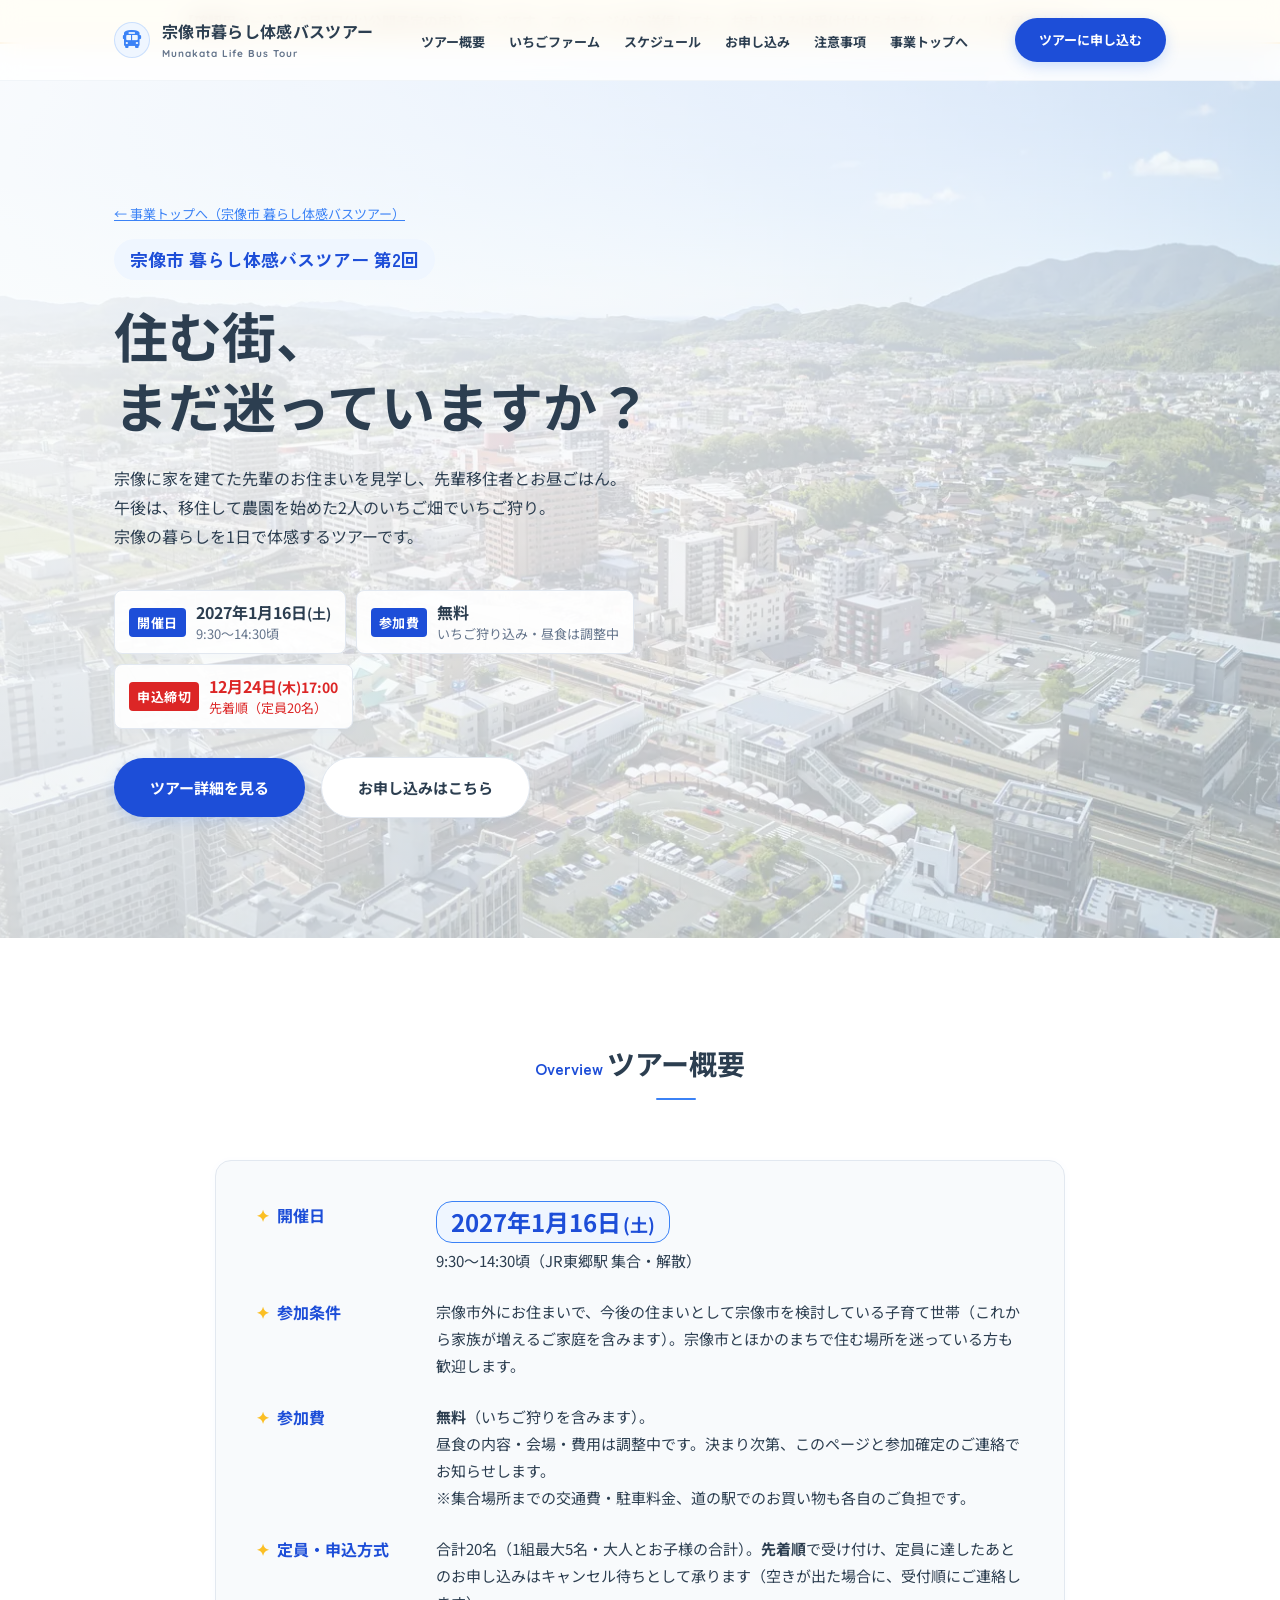
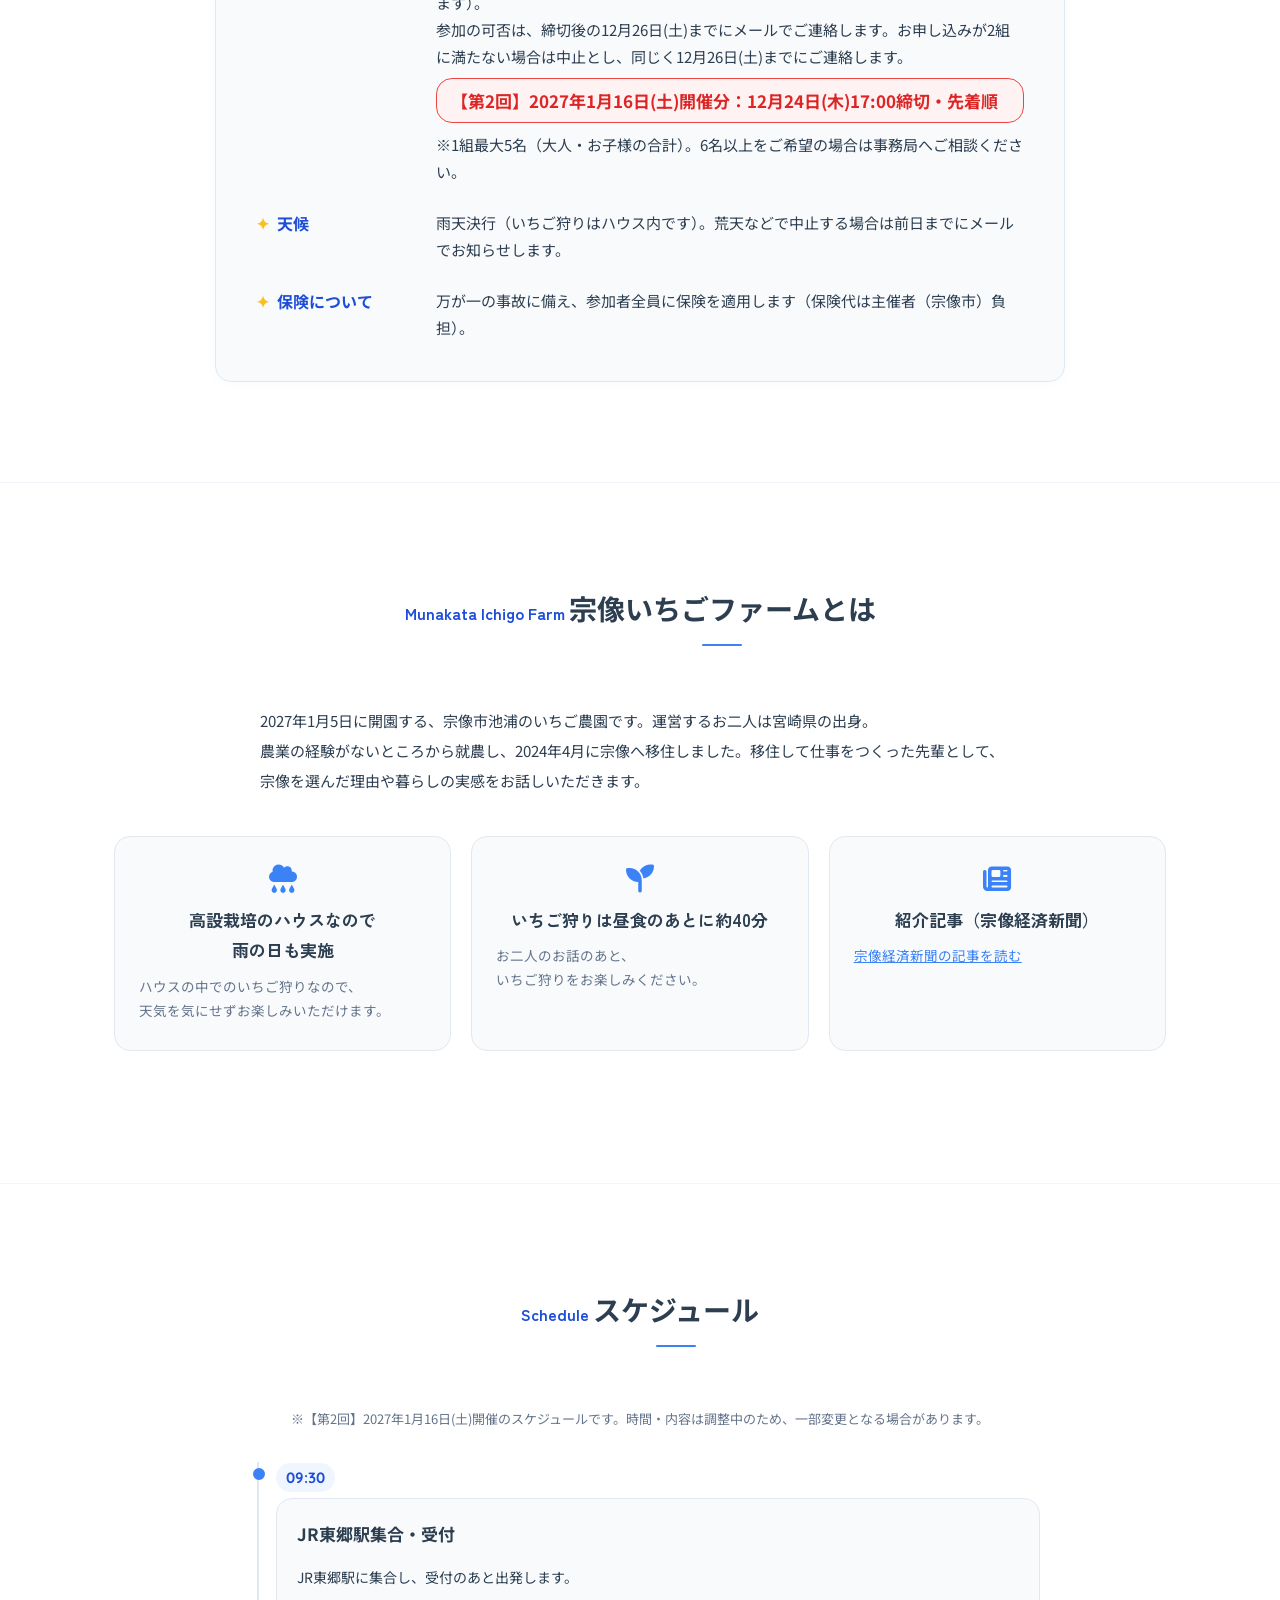
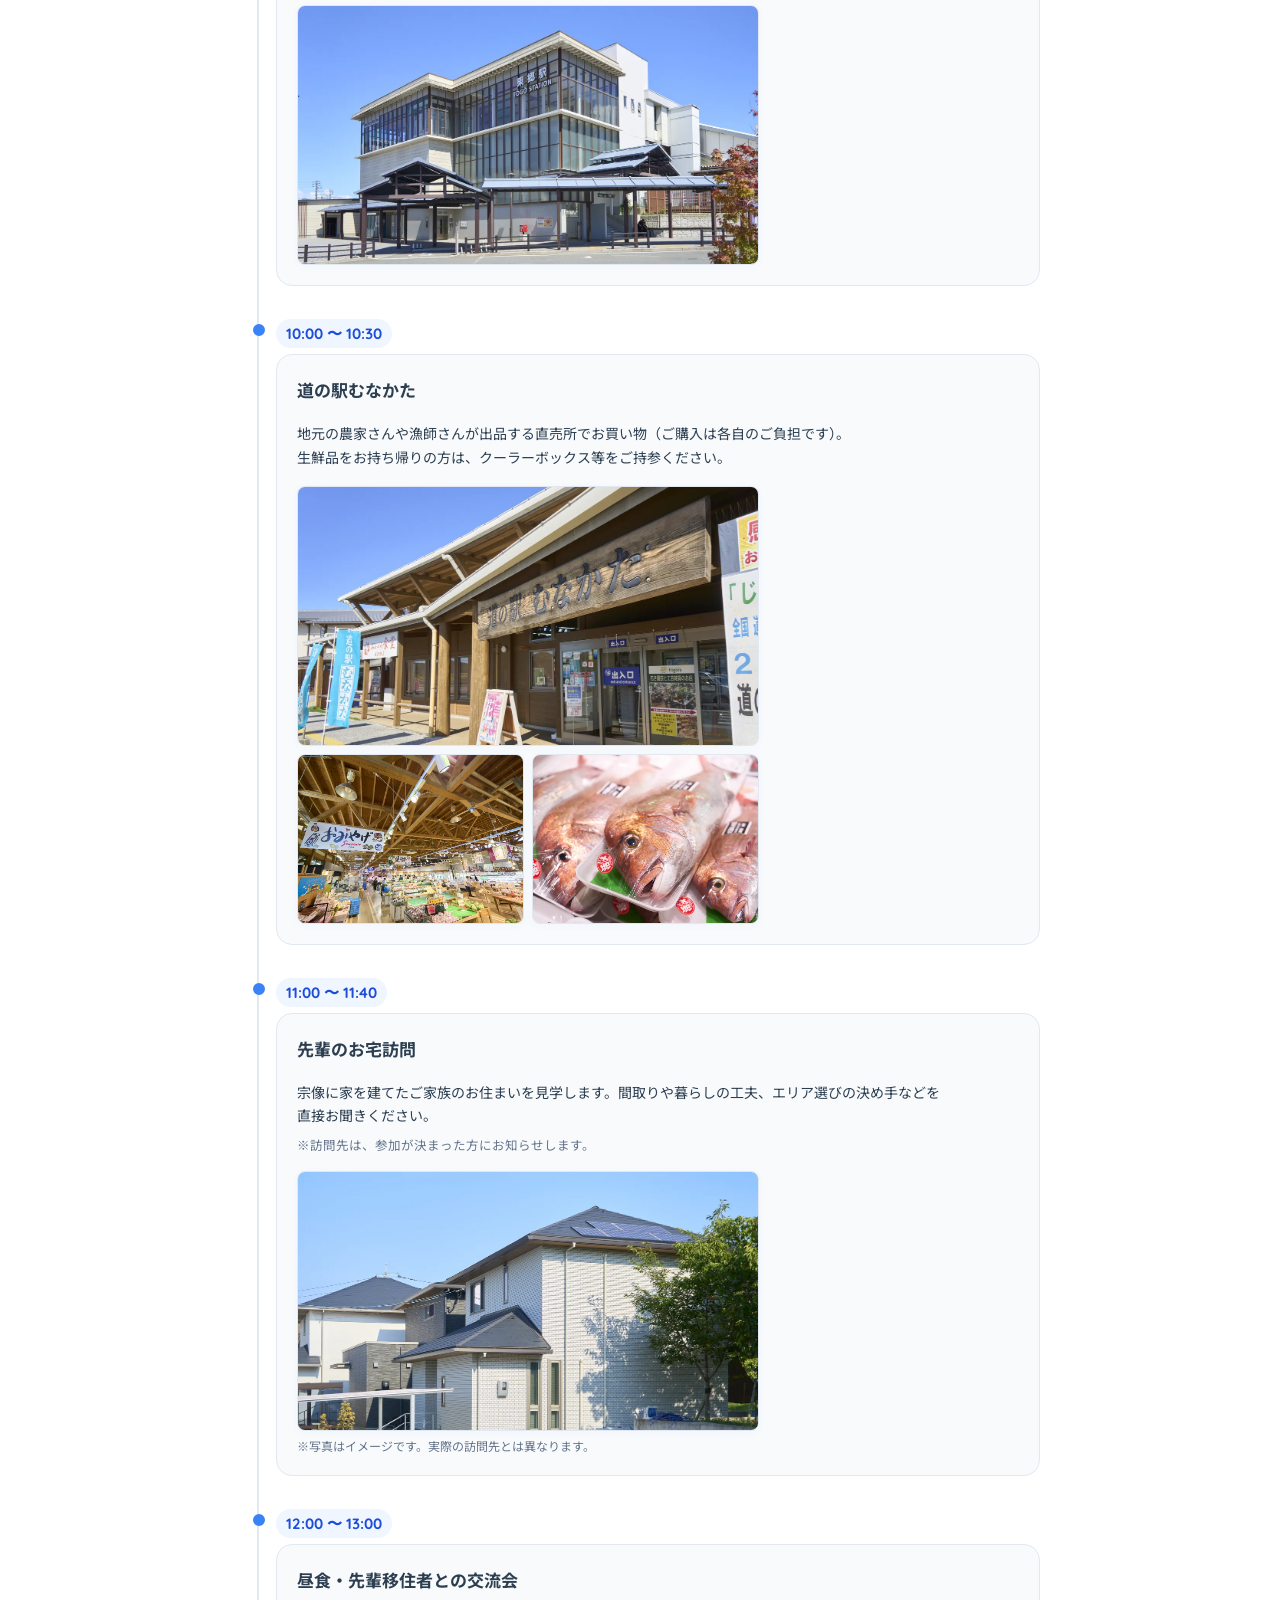
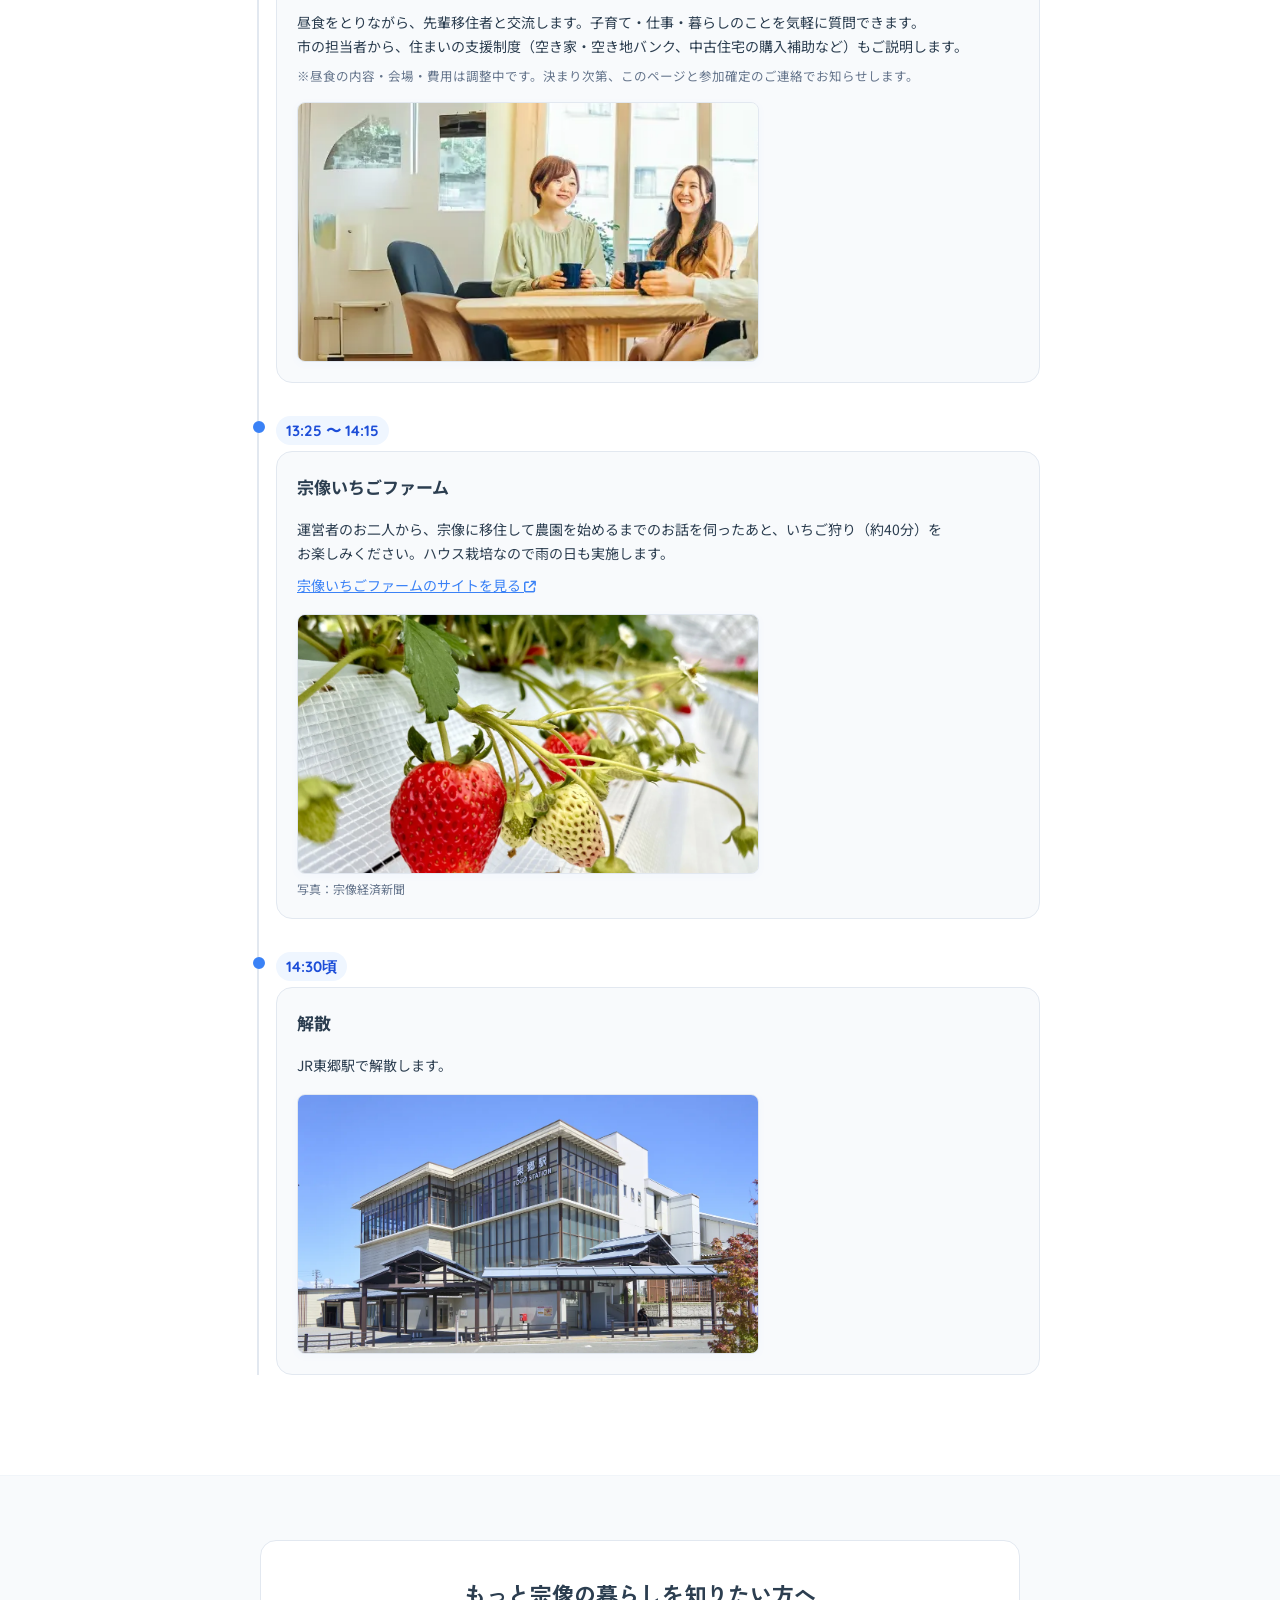
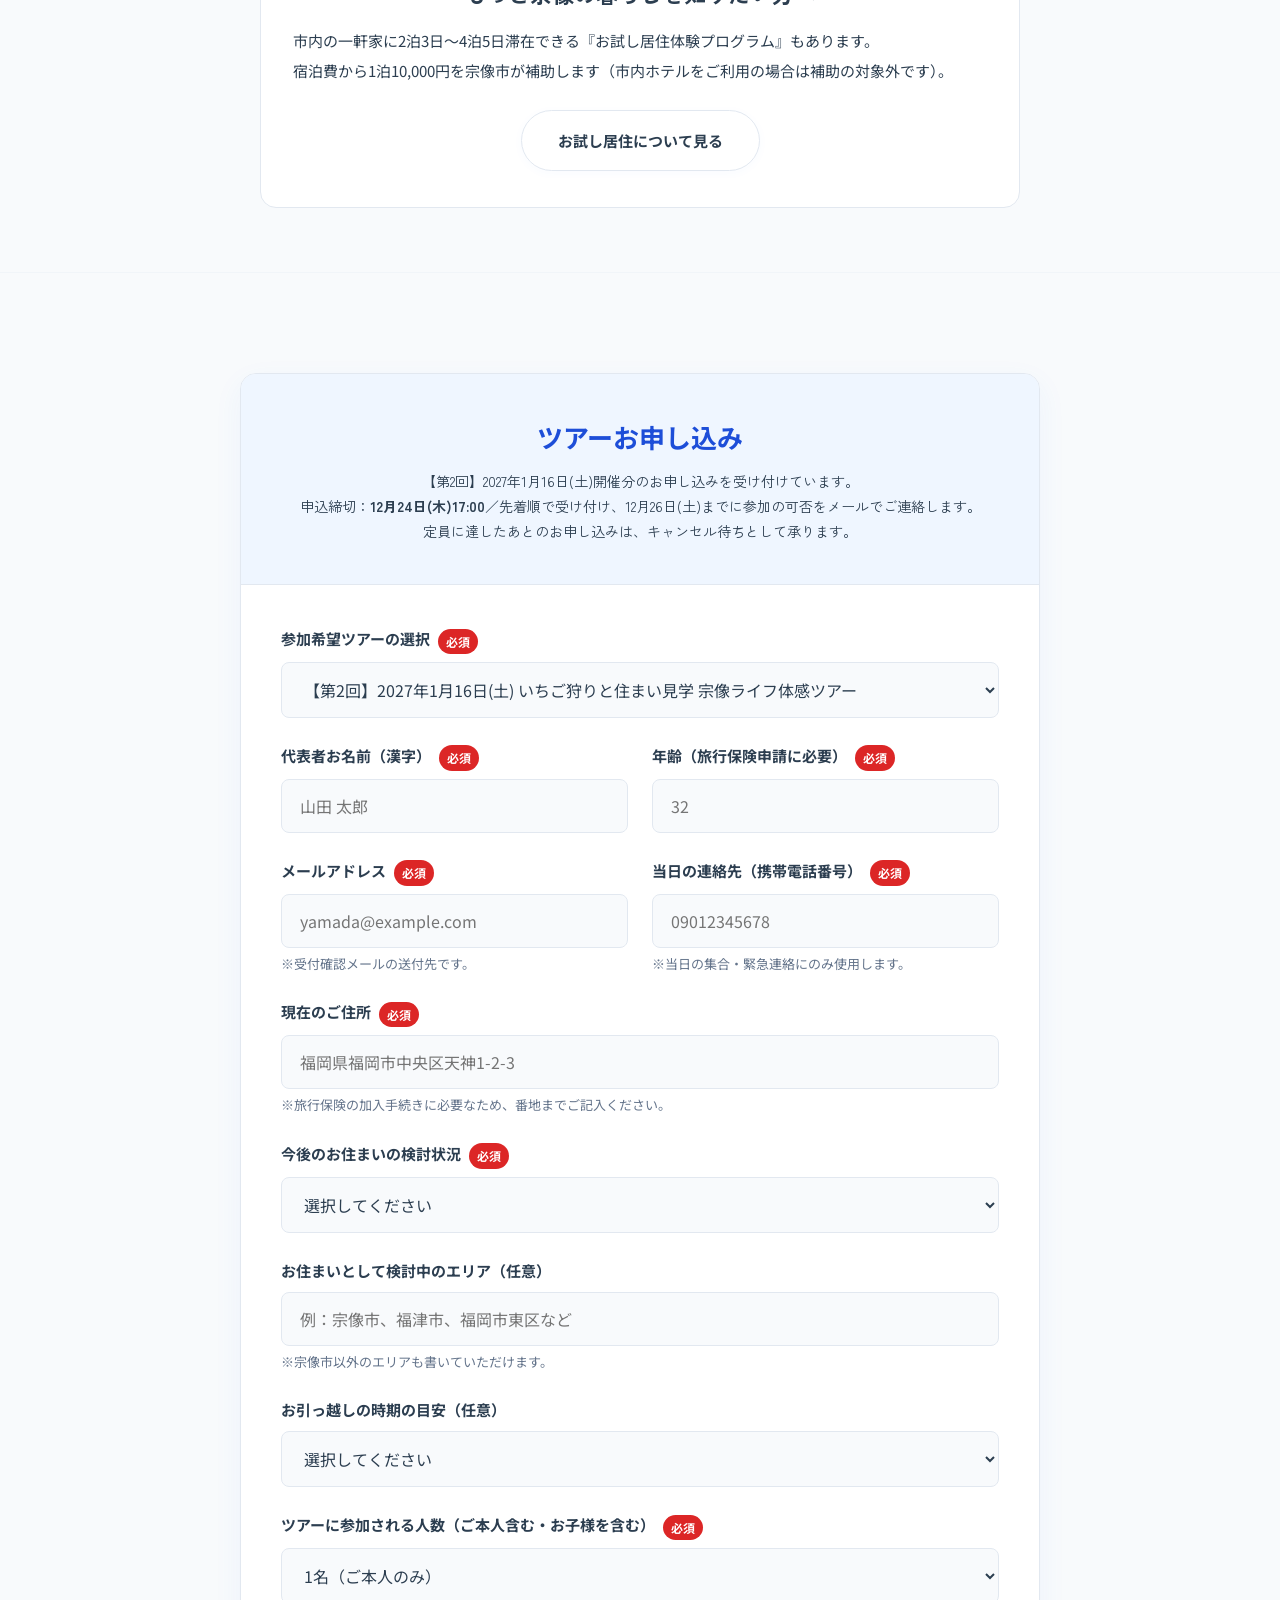
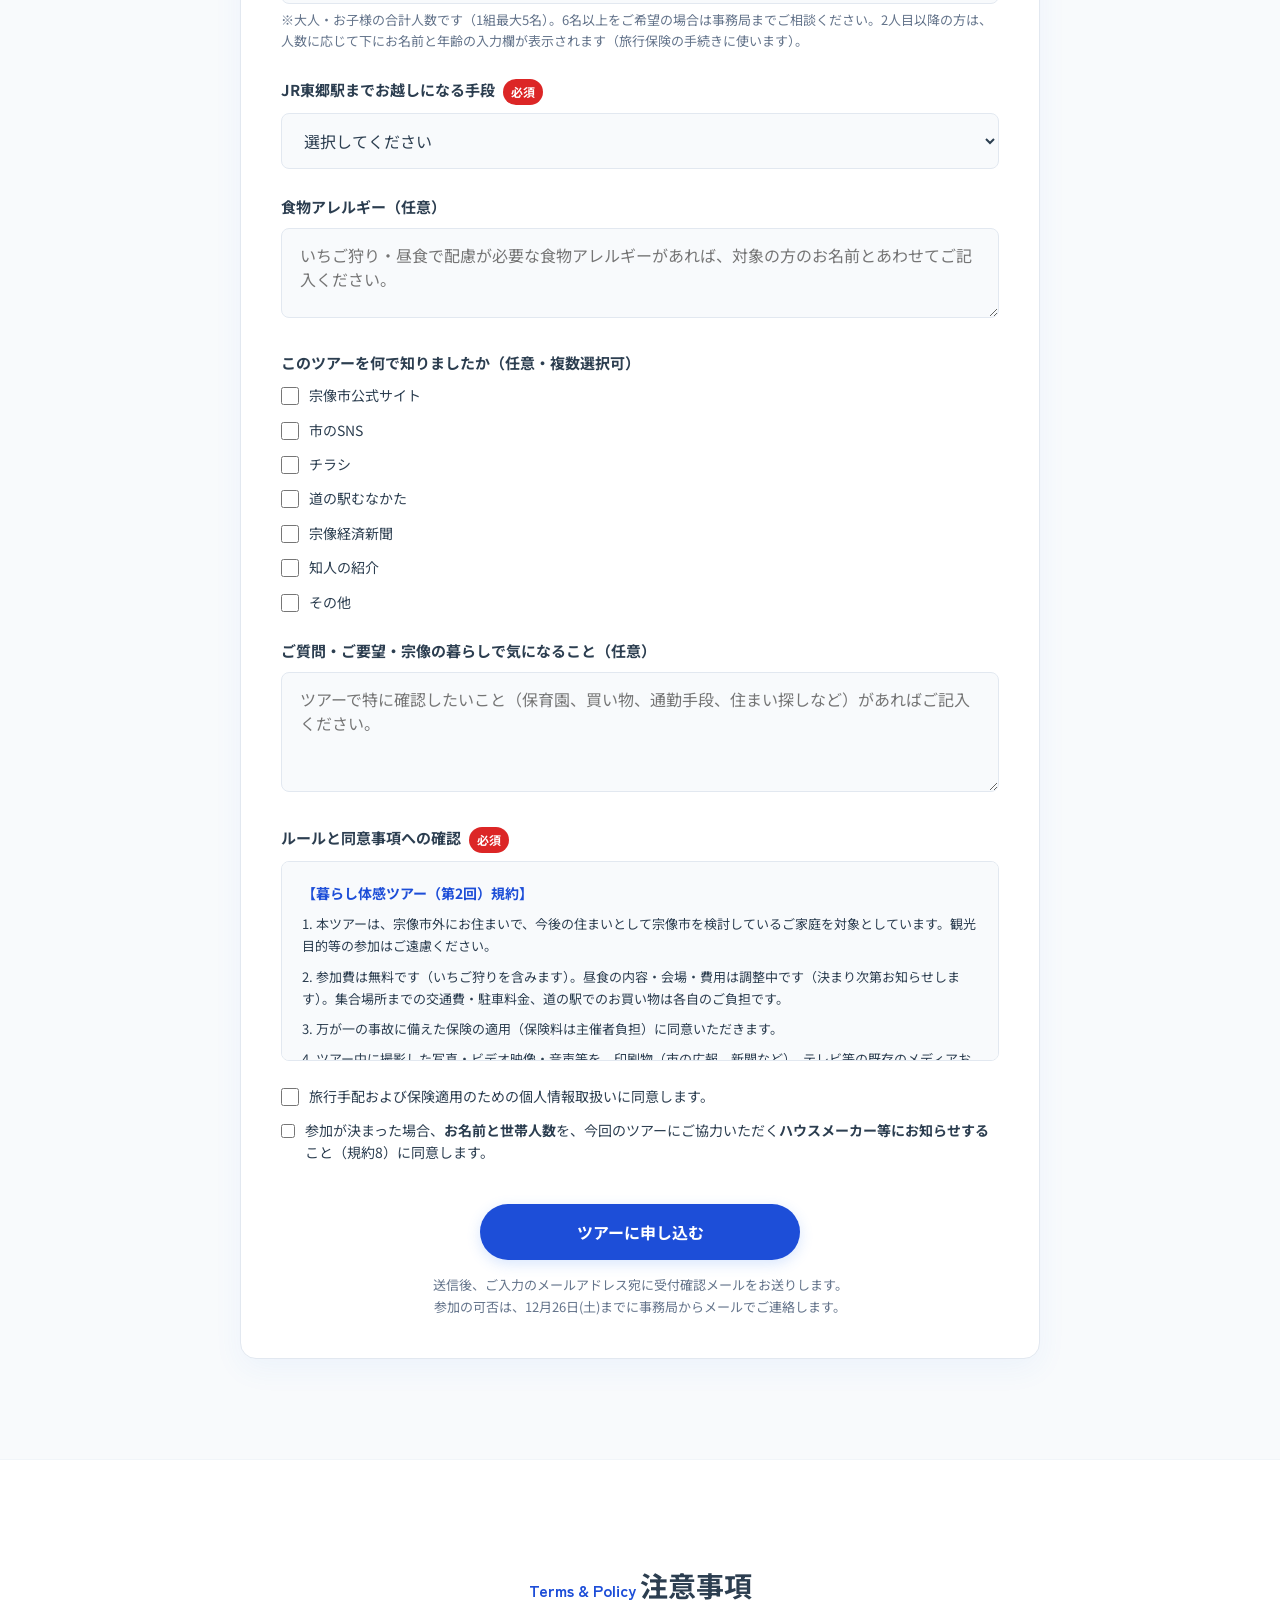
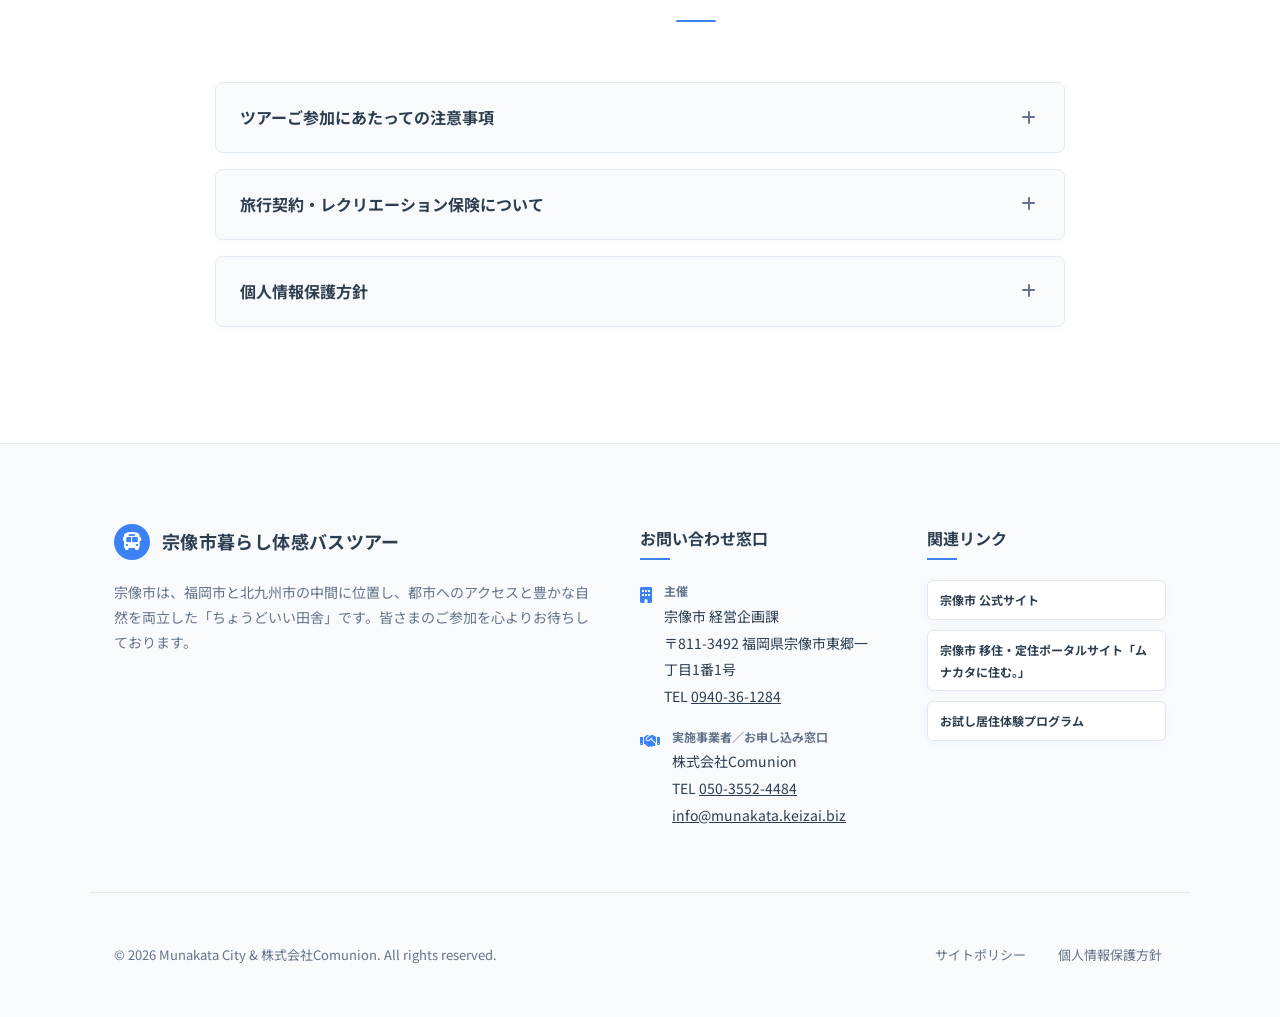
==== tour2-check-ad580e74/index.html @ dfc18e34 "確認用ページ：申込フォームの設問の「移住」を言い換え（市の依頼・12/1 公開版と同じ） - 今後のお住まいの検討状況／お住まいとして検討中のエリア／お引っ越しの時期の目安／ご質問・ご要望・宗像の暮ら" ====
<!DOCTYPE html>
<html lang="ja">
<head>
  <meta charset="UTF-8">
  <meta name="robots" content="noindex, nofollow, noarchive">
  <meta http-equiv="X-UA-Compatible" content="IE=edge">
  <meta name="viewport" content="width=device-width, initial-scale=1.0">

  <title>宗像市暮らし体感バスツアー 特設サイト｜第2回 1/16(土)開催・いちご狩り＆住まい見学・参加無料</title>
  <meta name="description" content="2027年1月16日(土)開催『第2回 宗像市暮らし体感ツアー』の参加者を募集します（12月24日(木)17:00締切・先着順）。宗像に家を建てた先輩のお宅訪問、先輩移住者との昼食交流会、宗像いちごファームでのいちご狩り。参加無料（いちご狩り込み・昼食は調整中）。">
  <meta name="keywords" content="宗像市,移住,定住,バスツアー,暮らし体験,お試し居住,福岡県,移住支援,子育て世帯,いちご狩り,住まい見学,宗像いちごファーム">

  <!-- Google Search Console 所有権確認（削除しないこと） -->
  <meta name="google-site-verification" content="DGMNTymvuTn0f_TJwOeBjIIE_rzc1Gw_IszMWSff6IQ">

  <!-- Canonical -->
  <link rel="canonical" href="https://iju-tour.munakatashi-otameshi-kyojyu.com/tour2/">

  <!-- OGP / SNS Share -->
  <meta property="og:type" content="website">
  <meta property="og:site_name" content="宗像市暮らし体感バスツアー">
  <meta property="og:title" content="宗像市暮らし体感バスツアー 特設サイト｜第2回 1/16(土)開催・いちご狩り＆住まい見学・参加無料">
  <meta property="og:description" content="2027年1月16日(土)開催『第2回 宗像市暮らし体感ツアー』の参加者を募集します（12月24日(木)17:00締切・先着順）。宗像に家を建てた先輩のお宅訪問、先輩移住者との昼食交流会、宗像いちごファームでのいちご狩り。参加無料（いちご狩り込み・昼食は調整中）。">
  <meta property="og:url" content="https://iju-tour.munakatashi-otameshi-kyojyu.com/tour2/">
  <meta property="og:image" content="https://iju-tour.munakatashi-otameshi-kyojyu.com/assets/ogp.jpg">
  <meta property="og:image:width" content="1200">
  <meta property="og:image:height" content="630">
  <meta property="og:locale" content="ja_JP">
  <meta name="twitter:card" content="summary_large_image">
  <!-- 構造化データ (JSON-LD) -->
  <script type="application/ld+json">
  {
    "@context": "https://schema.org",
    "@type": "Event",
    "name": "【第2回】いちご狩りと住まい見学 宗像ライフ体感ツアー",
    "description": "今後の住まいとして福岡県宗像市を検討している子育て世帯向けの体感ツアー。宗像に家を建てた先輩のお宅訪問、先輩移住者との昼食交流会、宮崎県から移住して農業を始めた2人が営む「宗像いちごファーム」でのいちご狩り。参加無料（いちご狩り込み・昼食は調整中）・定員合計20名・先着順。",
    "url": "https://iju-tour.munakatashi-otameshi-kyojyu.com/tour2/",
    "image": "https://iju-tour.munakatashi-otameshi-kyojyu.com/assets/ogp.jpg",
    "startDate": "2027-01-16T09:30:00+09:00",
    "endDate": "2027-01-16T14:30:00+09:00",
    "eventStatus": "https://schema.org/EventScheduled",
    "eventAttendanceMode": "https://schema.org/OfflineEventAttendanceMode",
    "inLanguage": "ja",
    "maximumAttendeeCapacity": 20,
    "isAccessibleForFree": true,
    "location": {
      "@type": "Place",
      "name": "JR東郷駅",
      "address": {
        "@type": "PostalAddress",
        "addressCountry": "JP",
        "addressRegion": "福岡県",
        "addressLocality": "宗像市"
      }
    },
    "organizer": [
      {
        "@type": "GovernmentOrganization",
        "name": "福岡県宗像市",
        "url": "https://www.city.munakata.lg.jp/"
      },
      {
        "@type": "Organization",
        "name": "株式会社Comunion",
        "url": "https://comunion.jp"
      }
    ],
    "offers": {
      "@type": "Offer",
      "name": "参加申込（無料）",
      "price": "0",
      "priceCurrency": "JPY",
      "availability": "https://schema.org/InStock",
      "url": "https://iju-tour.munakatashi-otameshi-kyojyu.com/tour2/#booking",
      "validFrom": "2026-12-01T00:00+09:00",
      "validThrough": "2026-12-24T17:00+09:00"
    }
  }
  </script>

  <script type="application/ld+json">
  {
    "@context": "https://schema.org",
    "@type": "Organization",
    "name": "株式会社Comunion",
    "url": "https://comunion.jp",
    "telephone": "050-3552-4484"
  }
  </script>

  <!-- Favicon -->
  <link rel="icon" href="../assets/favicon.png" type="image/png">
  <link rel="apple-touch-icon" href="../assets/apple-touch-icon.png">
  <meta name="theme-color" content="#3b82f6">

  <!-- CSS -->
  <link rel="stylesheet" href="./style.css?v=preview8">

  <!-- FontAwesome for Icons -->
  <link rel="stylesheet" href="https://cdnjs.cloudflare.com/ajax/libs/font-awesome/6.4.0/css/all.min.css">
</head>
<body>
  <div role="note" style="background:#fef3c7;color:#78350f;border-bottom:2px solid #f59e0b;padding:10px 16px;font-size:1.4rem;line-height:1.6;text-align:center;font-weight:700;">【確認用ページ】12月1日(火)公開予定の申込ページです。このページから送信しても、お申し込みは受け付けられません（メールも届きません）。</div>
  <!-- Header -->
  <header class="header">
    <div class="container header-container">
      <a href="../" class="header-logo">
        <div class="logo-icon"><i class="fa-solid fa-bus"></i></div>
        <div class="logo-text">
          <span class="logo-main">宗像市<wbr>暮らし体感<wbr>バスツアー</span>
          <span class="logo-sub">Munakata Life Bus Tour</span>
        </div>
      </a>

      <nav class="nav" id="nav">
        <ul class="nav-list">
          <li><a href="#about" class="nav-link">ツアー概要</a></li>
          <li><a href="#ichigo" class="nav-link">いちごファーム</a></li>
          <li><a href="#itinerary" class="nav-link">スケジュール</a></li>
          <li><a href="#booking" class="nav-link">お申し込み</a></li>
          <li><a href="#terms" class="nav-link">注意事項</a></li>
          <li><a href="../" class="nav-link">事業トップへ</a></li>
        </ul>
      </nav>
      <a href="#booking" class="header-cta"><span class="header-cta-long">ツアーに</span>申し込む</a>

      <div class="menu-toggle" id="menuToggle">
        <span></span>
        <span></span>
        <span></span>
      </div>
    </div>
  </header>

  <!-- Hero Section -->
  <section class="hero">
    <div class="container">
      <div class="hero-content">
        <p class="back-top"><a href="../">← 事業トップへ（宗像市 暮らし体感バスツアー）</a></p>
        <div class="hero-tag">宗像市 暮らし体感バスツアー 第2回</div>
        <h1 class="hero-title">
          <span class="phrase">住む街、</span><span class="phrase">まだ迷っていますか？</span>
        </h1>
        <p class="hero-desc">
          <span class="phrase">宗像に家を建てた先輩のお住まいを見学し、</span><span class="phrase">先輩移住者とお昼ごはん。</span><span class="hero-desc-tail"><br>
          <span class="phrase">午後は、移住して農園を始めた</span><span class="phrase">2人のいちご畑で</span><span class="phrase">いちご狩り。</span><br>
          <span class="phrase">宗像の暮らしを</span><span class="phrase">1日で体感する</span><span class="phrase">ツアーです。</span></span>
        </p>

        <!-- 開催情報（意思決定に必要な事実をファーストビューに明示） -->
        <ul class="hero-facts">
          <li class="hero-fact">
            <span class="hero-fact-label">開催日</span>
            <span class="hero-fact-value">2027年1月16日<span class="hero-fact-dow">(土)</span><span class="hero-fact-note">9:30〜14:30頃</span></span>
          </li>
          <li class="hero-fact">
            <span class="hero-fact-label">参加費</span>
            <span class="hero-fact-value">無料<span class="hero-fact-note">いちご狩り込み・昼食は調整中</span></span>
          </li>
          <li class="hero-fact hero-fact-deadline">
            <span class="hero-fact-label">申込締切</span>
            <span class="hero-fact-value">12月24日<span class="hero-fact-dow">(木)17:00</span><span class="hero-fact-note">先着順（定員20名）</span></span>
          </li>
        </ul>

        <div class="hero-actions">
          <a href="#about" class="btn btn-primary">ツアー詳細を見る</a>
          <a href="#booking" class="btn btn-secondary">お申し込みはこちら</a>
        </div>
      </div>
    </div>
  </section>

  <!-- Overview Section -->
  <section id="about" class="overview section-padding">
    <div class="container">
      <div class="section-header text-center">
        <span class="section-subtitle">Overview</span>
        <h2 class="section-title">ツアー概要</h2>
      </div>
      
      <div class="overview-table">
        <dl class="overview-dl">
          <dt>開催日</dt>
          <dd>
            <span class="overview-date">2027年1月16日<span class="overview-date-dow">(土)</span></span><br>
            9:30〜14:30頃（JR東郷駅 集合・解散）
          </dd>
          
          <dt>参加条件</dt>
          <dd>
            宗像市外にお住まいで、今後の住まいとして宗像市を検討している子育て世帯（これから家族が増えるご家庭を含みます）。宗像市とほかのまちで住む場所を迷っている方も歓迎します。
          </dd>
          
          <dt>参加費</dt>
          <dd>
            <strong>無料</strong>（いちご狩りを含みます）。<br>
            昼食の内容・会場・費用は調整中です。決まり次第、このページと参加確定のご連絡でお知らせします。<br>
            ※集合場所までの交通費・駐車料金、道の駅でのお買い物も各自のご負担です。
          </dd>
          
          <dt>定員・申込方式</dt>
          <dd>
            合計20名（1組最大5名・大人とお子様の合計）。<strong>先着順</strong>で受け付け、定員に達したあとのお申し込みはキャンセル待ちとして承ります（空きが出た場合に、受付順にご連絡します）。<br>
            参加の可否は、締切後の12月26日(土)までにメールでご連絡します。お申し込みが2組に満たない場合は中止とし、同じく12月26日(土)までにご連絡します。<br>
            <strong class="overview-deadline"><span class="phrase">【第2回】</span><span class="phrase">2027年1月16日(土)開催分：</span><span class="phrase">12月24日(木)17:00締切・</span><span class="phrase">先着順</span></strong>
            ※1組最大5名（大人・お子様の合計）。6名以上をご希望の場合は事務局へご相談ください。
          </dd>
          
          <dt>天候</dt>
          <dd>
            雨天決行（いちご狩りはハウス内です）。荒天などで中止する場合は前日までにメールでお知らせします。
          </dd>
          
          <dt>保険について</dt>
          <dd>
            万が一の事故に備え、参加者全員に保険を適用します（保険代は主催者（宗像市）負担）。
          </dd>
          
        </dl>
      </div>
    </div>
  </section>

  <!-- 宗像いちごファーム Section -->
  <section id="ichigo" class="kids-univ ichigo section-padding">
    <div class="container">
      <div class="section-header text-center">
        <span class="section-subtitle">Munakata Ichigo Farm</span>
        <h2 class="section-title">宗像いちごファームとは</h2>
      </div>
      <p class="kids-univ-lead">
        <span class="phrase">2027年1月5日に開園する、</span><span class="phrase">宗像市池浦のいちご農園です。</span><span class="phrase">運営するお二人は</span><span class="phrase">宮崎県の出身。</span><span class="phrase">農業の経験がないところから</span><span class="phrase">就農し、</span><span class="phrase">2024年4月に</span><span class="phrase">宗像へ移住しました。</span><span class="phrase">移住して仕事をつくった先輩として、</span><span class="phrase">宗像を選んだ理由や</span><span class="phrase">暮らしの実感を</span><span class="phrase">お話しいただきます。</span>
      </p>
      <div class="kids-univ-points">
        <div class="kids-point">
          <i class="fa-solid fa-cloud-rain" aria-hidden="true"></i>
          <h3><span class="phrase">高設栽培のハウスなので</span><span class="phrase">雨の日も実施</span></h3>
          <p><span class="phrase">ハウスの中での</span><span class="phrase">いちご狩りなので、</span><span class="phrase">天気を気にせず</span><span class="phrase">お楽しみいただけます。</span></p>
        </div>
        <div class="kids-point">
          <i class="fa-solid fa-seedling" aria-hidden="true"></i>
          <h3><span class="phrase">いちご狩りは</span><span class="phrase">昼食のあとに約40分</span></h3>
          <p><span class="phrase">お二人のお話のあと、</span><span class="phrase">いちご狩りをお楽しみください。</span></p>
        </div>
        <div class="kids-point">
          <i class="fa-solid fa-newspaper" aria-hidden="true"></i>
          <h3><span class="phrase">紹介記事</span><span class="phrase">（宗像経済新聞）</span></h3>
          <p><a href="https://munakata.keizai.biz/headline/779/" target="_blank" rel="noopener" style="color: var(--primary-color); text-decoration: underline;">宗像経済新聞の記事を読む</a></p>
        </div>
      </div>
    </div>
  </section>

  <!-- Itinerary Section (Timeline) -->
  <section id="itinerary" class="itinerary section-padding">
    <div class="container">
      <div class="section-header text-center">
        <span class="section-subtitle">Schedule</span>
        <h2 class="section-title">スケジュール</h2>
      </div>
      
      <p class="itinerary-note">※【第2回】2027年1月16日(土)開催のスケジュールです。時間・内容は調整中のため、一部変更となる場合があります。</p>

      <div class="itinerary-container itinerary-collapse" id="itineraryCollapse">
        <div class="timeline">
          <!-- Item -->
          <div class="timeline-item">
            <div class="timeline-marker"></div>
            <div class="timeline-time">09:30</div>
            <div class="timeline-content-card">
              <div class="timeline-header">
                <h3 class="timeline-title"><span class="phrase">JR東郷駅 </span><span class="phrase">集合・受付</span></h3>
              </div>
              <div class="timeline-body">
                <p class="timeline-desc">
                  <span class="phrase">JR東郷駅に集合し、</span><span class="phrase">受付のあと</span><span class="phrase">出発します。</span>
                </p>
                <div class="timeline-img-wrap"><img src="../assets/tour2_togo_station.webp" alt="JR東郷駅" width="1200" height="675" loading="lazy" decoding="async"></div>
              </div>
            </div>
          </div>

          <!-- Item -->
          <div class="timeline-item">
            <div class="timeline-marker"></div>
            <div class="timeline-time">10:00 〜 10:30</div>
            <div class="timeline-content-card">
              <div class="timeline-header">
                <h3 class="timeline-title"><span class="phrase">道の駅むなかた</span></h3>
              </div>
              <div class="timeline-body">
                <p class="timeline-desc">
                  <span class="phrase">地元の農家さんや漁師さんが</span><span class="phrase">出品する直売所で</span><span class="phrase">お買い物</span><span class="phrase">（ご購入は各自のご負担です）。</span><span class="phrase">生鮮品をお持ち帰りの方は、</span><span class="phrase">クーラーボックス等を</span><span class="phrase">ご持参ください。</span>
                </p>
                <div class="timeline-img-wrap"><img src="../assets/tour2_michinoeki.webp" alt="道の駅むなかた" width="1200" height="675" loading="lazy" decoding="async"></div>
                <div class="timeline-img-pair">
                  <div class="timeline-img-wrap"><img src="../assets/tour2_michinoeki_market.webp" alt="道の駅むなかたの直売所の中" width="800" height="600" loading="lazy" decoding="async"></div>
                  <div class="timeline-img-wrap"><img src="../assets/tour2_michinoeki_tai.webp" alt="道の駅むなかたに並ぶ鯛" width="800" height="600" loading="lazy" decoding="async"></div>
                </div>
              </div>
            </div>
          </div>

          <!-- Item -->
          <div class="timeline-item">
            <div class="timeline-marker"></div>
            <div class="timeline-time">11:00 〜 11:40</div>
            <div class="timeline-content-card">
              <div class="timeline-header">
                <h3 class="timeline-title"><span class="phrase">先輩のお宅訪問</span></h3>
              </div>
              <div class="timeline-body">
                <p class="timeline-desc">
                  <span class="phrase">宗像に家を建てた</span><span class="phrase">ご家族のお住まいを見学します。</span><span class="phrase">間取りや暮らしの工夫、</span><span class="phrase">エリア選びの決め手などを</span><span class="phrase">直接お聞きください。</span><br>
                  <small style="display: block; margin-top: 8px; color: var(--text-light); line-height: 1.5; font-size: 1.25rem;">※訪問先は、参加が決まった方にお知らせします。</small>
                </p>
                <div class="timeline-img-wrap"><img src="../assets/tour2_house.webp" alt="新しい戸建て住宅の外観（イメージ）" width="1200" height="675" loading="lazy" decoding="async"></div>
                <small style="display: block; margin-top: 6px; color: var(--text-light); line-height: 1.5; font-size: 1.2rem;">※写真はイメージです。実際の訪問先とは異なります。</small>
              </div>
            </div>
          </div>

          <!-- Item -->
          <div class="timeline-item">
            <div class="timeline-marker"></div>
            <div class="timeline-time">12:00 〜 13:00</div>
            <div class="timeline-content-card">
              <div class="timeline-header">
                <h3 class="timeline-title"><span class="phrase">昼食・</span><span class="phrase">先輩移住者との</span><span class="phrase">交流会</span></h3>
              </div>
              <div class="timeline-body">
                <p class="timeline-desc">
                  <span class="phrase">昼食をとりながら、</span><span class="phrase">先輩移住者と交流します。</span><span class="phrase">子育て・仕事・暮らしのことを</span><span class="phrase">気軽に質問できます。</span><span class="phrase">市の担当者から、</span><span class="phrase">住まいの支援制度</span><span class="phrase">（空き家・空き地バンク、</span><span class="phrase">中古住宅の購入補助など）も</span><span class="phrase">ご説明します。</span><br>
                  <small style="display: block; margin-top: 8px; color: var(--text-light); line-height: 1.5; font-size: 1.25rem;">※昼食の内容・会場・費用は調整中です。決まり次第、このページと参加確定のご連絡でお知らせします。</small>
                </p>
                <div class="timeline-img-wrap"><img src="../assets/iju_discussion.webp" alt="先輩移住者との交流会の様子" loading="lazy" decoding="async"></div>
              </div>
            </div>
          </div>

          <!-- Item -->
          <div class="timeline-item">
            <div class="timeline-marker"></div>
            <div class="timeline-time">13:25 〜 14:15</div>
            <div class="timeline-content-card">
              <div class="timeline-header">
                <h3 class="timeline-title"><span class="phrase">宗像いちごファーム</span></h3>
              </div>
              <div class="timeline-body">
                <p class="timeline-desc">
                  <span class="phrase">運営者のお二人から、</span><span class="phrase">宗像に移住して</span><span class="phrase">農園を始めるまでの</span><span class="phrase">お話を伺ったあと、</span><span class="phrase">いちご狩り（約40分）を</span><span class="phrase">お楽しみください。</span><span class="phrase">ハウス栽培なので</span><span class="phrase">雨の日も実施します。</span><br>
                  <a href="https://munakata-itchigofarm.com/" target="_blank" rel="noopener" style="display: inline-block; margin-top: 8px; color: var(--primary-color); text-decoration: underline;">宗像いちごファームのサイトを見る <i class="fa-solid fa-arrow-up-right-from-square" aria-hidden="true" style="font-size: 0.85em;"></i></a>
                </p>
                <div class="timeline-img-wrap"><img src="../assets/tour2_ichigo.webp" alt="宗像いちごファームの高設栽培のいちご" width="1200" height="675" loading="lazy" decoding="async"></div>
                <small style="display: block; margin-top: 6px; color: var(--text-light); line-height: 1.5; font-size: 1.2rem;">写真：宗像経済新聞</small>
              </div>
            </div>
          </div>

          <!-- Item -->
          <div class="timeline-item">
            <div class="timeline-marker"></div>
            <div class="timeline-time">14:30頃</div>
            <div class="timeline-content-card">
              <div class="timeline-header">
                <h3 class="timeline-title"><span class="phrase">解散</span></h3>
              </div>
              <div class="timeline-body">
                <p class="timeline-desc">
                  <span class="phrase">JR東郷駅で</span><span class="phrase">解散します。</span>
                </p>
                <div class="timeline-img-wrap"><img src="../assets/tour2_togo_station.webp" alt="JR東郷駅" width="1200" height="675" loading="lazy" decoding="async"></div>
              </div>
            </div>
          </div>

        </div>
      </div>

      <!-- スマホのみ表示：スケジュールの開閉ボタン（申込フォームまでの距離を短縮するため） -->
      <button type="button" class="itinerary-toggle" id="itineraryToggle" aria-expanded="false" aria-controls="itineraryCollapse">
        <span class="itinerary-toggle-text">当日のスケジュールをすべて見る</span>
        <span class="itinerary-toggle-icon" aria-hidden="true"></span>
      </button>
    </div>
  </section>

  <!-- お試し居住の案内 -->
  <section class="trial-note section-padding">
    <div class="container">
      <div class="trial-card">
        <h2 class="trial-title"><span class="phrase">もっと宗像の</span><span class="phrase">暮らしを知りたい方へ</span></h2>
        <p class="trial-text"><span class="phrase">市内の一軒家に</span><span class="phrase">2泊3日〜4泊5日滞在できる</span><span class="phrase">『お試し居住体験プログラム』も</span><span class="phrase">あります。</span><span class="phrase">宿泊費から1泊10,000円を</span><span class="phrase">宗像市が補助します</span><span class="phrase">（市内ホテルをご利用の場合は</span><span class="phrase">補助の対象外です）。</span></p>
        <a href="https://munakatashi-otameshi-kyojyu.com/" target="_blank" rel="noopener" class="btn btn-secondary trial-btn">お試し居住について見る</a>
      </div>
    </div>
  </section>

  <!-- Booking Form Section -->
  <section id="booking" class="booking section-padding">
    <div class="container">
      <div class="booking-card">
        <div class="booking-header">
          <h3>ツアーお申し込み</h3>
          <p><span class="phrase">【第2回】</span><span class="phrase">2027年1月16日(土)開催分の</span><span class="phrase">お申し込みを</span><span class="phrase">受け付けています。</span><br><span class="phrase">申込締切：</span><strong><span class="phrase">12月24日(木)17:00</span></strong><span class="phrase">／先着順で受け付け、</span><span class="phrase">12月26日(土)までに</span><span class="phrase">参加の可否を</span><span class="phrase">メールでご連絡します。</span><br><span class="phrase">定員に達したあとの</span><span class="phrase">お申し込みは、</span><span class="phrase">キャンセル待ちとして</span><span class="phrase">承ります。</span></p>
        </div>

        <form id="bookingForm" class="form-body" novalidate>
          <!-- Tour Selection -->
          <div class="form-group">
            <label for="tour_course" class="form-label">参加希望ツアーの選択<span class="required">必須</span></label>
            <select id="tour_course" class="form-control" required>
              <option value="tour_2027_01" selected>【第2回】2027年1月16日(土) いちご狩りと住まい見学 宗像ライフ体感ツアー</option>
            </select>
          </div>

          <!-- Name & Age -->
          <div class="form-group row-2">
            <div>
              <label for="name" class="form-label">代表者お名前（漢字）<span class="required">必須</span></label>
              <input type="text" id="name" class="form-control" placeholder="山田 太郎" autocomplete="name" required>
            </div>
            <div>
              <label for="age" class="form-label">年齢（旅行保険申請に必要）<span class="required">必須</span></label>
              <input type="number" id="age" class="form-control" placeholder="32" min="1" max="120" inputmode="numeric" required>
            </div>
          </div>

          <!-- Email & Phone -->
          <div class="form-group row-2">
            <div>
              <label for="email" class="form-label">メールアドレス<span class="required">必須</span></label>
              <input type="email" id="email" class="form-control" placeholder="yamada@example.com" autocomplete="email" inputmode="email" required>
              <p class="form-note">※受付確認メールの送付先です。</p>
            </div>
            <div>
              <label for="phone" class="form-label">当日の連絡先（携帯電話番号）<span class="required">必須</span></label>
              <input type="tel" id="phone" class="form-control" placeholder="09012345678" autocomplete="tel" inputmode="tel" required>
              <p class="form-note">※当日の集合・緊急連絡にのみ使用します。</p>
            </div>
          </div>

          <!-- Address -->
          <div class="form-group">
            <label for="address" class="form-label">現在のご住所<span class="required">必須</span></label>
            <input type="text" id="address" class="form-control" placeholder="福岡県福岡市中央区天神1-2-3" autocomplete="street-address" required>
            <p class="form-note">※旅行保険の加入手続きに必要なため、番地までご記入ください。</p>
          </div>

          <!-- Place status（今後のお住まいの検討状況・必須） -->
          <div class="form-group">
            <label for="place_status" class="form-label">今後のお住まいの検討状況<span class="required">必須</span></label>
            <select id="place_status" class="form-control">
              <option value="" disabled selected>選択してください</option>
              <option value="宗像市とほかのまちで迷っている">宗像市とほかのまちで迷っている</option>
              <option value="宗像市にほぼ決めている">宗像市にほぼ決めている</option>
              <option value="まだ決めていない">まだ決めていない</option>
            </select>
          </div>

          <!-- Considering area -->
          <div class="form-group">
            <label for="considering_area" class="form-label">お住まいとして検討中のエリア（任意）</label>
            <input type="text" id="considering_area" class="form-control" placeholder="例：宗像市、福津市、福岡市東区など">
            <p class="form-note">※宗像市以外のエリアも書いていただけます。</p>
          </div>

          <!-- Move timing -->
          <div class="form-group">
            <label for="move_timing" class="form-label">お引っ越しの時期の目安（任意）</label>
            <select id="move_timing" class="form-control">
              <option value="" selected>選択してください</option>
              <option value="1年以内">1年以内</option>
              <option value="1〜3年以内">1〜3年以内</option>
              <option value="3年以上先">3年以上先</option>
              <option value="まだ決まっていない">まだ決まっていない</option>
            </select>
          </div>

          <!-- Number of Participants -->
          <div class="form-group">
            <label for="participants" class="form-label">ツアーに参加される人数（ご本人含む・お子様を含む）<span class="required">必須</span></label>
            <select id="participants" class="form-control">
              <option value="1">1名（ご本人のみ）</option>
              <option value="2">2名</option>
              <option value="3">3名</option>
              <option value="4">4名</option>
              <option value="5">5名</option>
            </select>
            <p class="form-note">※大人・お子様の合計人数です（1組最大5名）。6名以上をご希望の場合は事務局までご相談ください。2人目以降の方は、人数に応じて下にお名前と年齢の入力欄が表示されます（旅行保険の手続きに使います）。</p>
          </div>

          <!-- Access Method -->
          <div class="form-group">
            <label for="access_method" class="form-label">JR東郷駅までお越しになる手段<span class="required">必須</span></label>
            <select id="access_method" class="form-control">
              <option value="" disabled selected>選択してください</option>
              <option value="電車（JR）">電車（JR）</option>
              <option value="路線バス">路線バス</option>
              <option value="自家用車">自家用車</option>
              <option value="その他">その他</option>
            </select>
          </div>

          <!-- Companion 2 -->
          <div id="companion_block_2" class="form-group" style="display: none;">
            <div class="sub-block">
              <h4 class="sub-block-title"><i class="fa-solid fa-user-plus"></i> 同行者様（2人目）の情報</h4>
              <div class="form-group row-2">
                <div>
                  <label for="companion_name" class="form-label">お名前（漢字）<span class="required">必須</span></label>
                  <input type="text" id="companion_name" class="form-control" placeholder="山田 花子">
                </div>
                <div>
                  <label for="companion_age" class="form-label">年齢（旅行保険申請に必要）<span class="required">必須</span></label>
                  <input type="number" id="companion_age" class="form-control" placeholder="30" min="0" max="120" inputmode="numeric">
                </div>
              </div>
              <div class="form-group" style="margin-bottom: 0;">
                <label for="companion_relationship" class="form-label">代表者様との関係<span class="required">必須</span></label>
                <select id="companion_relationship" class="form-control">
                  <option value="" disabled selected>選択してください</option>
                  <option value="spouse">配偶者・パートナー</option>
                  <option value="child_under_school">子ども（未就学児）</option>
                  <option value="child_over_school">子ども（小学生以上）</option>
                  <option value="relative">その他親族</option>
                  <option value="friend">友人・その他</option>
                </select>
              </div>
            </div>
          </div>

          <!-- Companion 3 -->
          <div id="companion_block_3" class="form-group" style="display: none;">
            <div class="sub-block">
              <h4 class="sub-block-title"><i class="fa-solid fa-user-plus"></i> 同行者様（3人目）の情報</h4>
              <div class="form-group row-2">
                <div>
                  <label for="companion3_name" class="form-label">お名前（漢字）<span class="required">必須</span></label>
                  <input type="text" id="companion3_name" class="form-control" placeholder="山田 次郎">
                </div>
                <div>
                  <label for="companion3_age" class="form-label">年齢（旅行保険申請に必要）<span class="required">必須</span></label>
                  <input type="number" id="companion3_age" class="form-control" placeholder="3" min="0" max="120" inputmode="numeric">
                </div>
              </div>
              <div class="form-group" style="margin-bottom: 0;">
                <label for="companion3_relationship" class="form-label">代表者様との関係<span class="required">必須</span></label>
                <select id="companion3_relationship" class="form-control">
                  <option value="" disabled selected>選択してください</option>
                  <option value="spouse">配偶者・パートナー</option>
                  <option value="child_under_school">子ども（未就学児）</option>
                  <option value="child_over_school">子ども（小学生以上）</option>
                  <option value="relative">その他親族</option>
                  <option value="friend">友人・その他</option>
                </select>
              </div>
            </div>
          </div>

          <!-- Companion 4 -->
          <div id="companion_block_4" class="form-group" style="display: none;">
            <div class="sub-block">
              <h4 class="sub-block-title"><i class="fa-solid fa-user-plus"></i> 同行者様（4人目）の情報</h4>
              <div class="form-group row-2">
                <div>
                  <label for="companion4_name" class="form-label">お名前（漢字）<span class="required">必須</span></label>
                  <input type="text" id="companion4_name" class="form-control" placeholder="山田 三郎">
                </div>
                <div>
                  <label for="companion4_age" class="form-label">年齢（旅行保険申請に必要）<span class="required">必須</span></label>
                  <input type="number" id="companion4_age" class="form-control" placeholder="1" min="0" max="120" inputmode="numeric">
                </div>
              </div>
              <div class="form-group" style="margin-bottom: 0;">
                <label for="companion4_relationship" class="form-label">代表者様との関係<span class="required">必須</span></label>
                <select id="companion4_relationship" class="form-control">
                  <option value="" disabled selected>選択してください</option>
                  <option value="spouse">配偶者・パートナー</option>
                  <option value="child_under_school">子ども（未就学児）</option>
                  <option value="child_over_school">子ども（小学生以上）</option>
                  <option value="relative">その他親族</option>
                  <option value="friend">友人・その他</option>
                </select>
              </div>
            </div>
          </div>

          <!-- Companion 5 -->
          <div id="companion_block_5" class="form-group" style="display: none;">
            <div class="sub-block">
              <h4 class="sub-block-title"><i class="fa-solid fa-user-plus"></i> 同行者様（5人目）の情報</h4>
              <div class="form-group row-2">
                <div>
                  <label for="companion5_name" class="form-label">お名前（漢字）<span class="required">必須</span></label>
                  <input type="text" id="companion5_name" class="form-control" placeholder="山田 四郎">
                </div>
                <div>
                  <label for="companion5_age" class="form-label">年齢（旅行保険申請に必要）<span class="required">必須</span></label>
                  <input type="number" id="companion5_age" class="form-control" placeholder="0" min="0" max="120" inputmode="numeric">
                </div>
              </div>
              <div class="form-group" style="margin-bottom: 0;">
                <label for="companion5_relationship" class="form-label">代表者様との関係<span class="required">必須</span></label>
                <select id="companion5_relationship" class="form-control">
                  <option value="" disabled selected>選択してください</option>
                  <option value="spouse">配偶者・パートナー</option>
                  <option value="child_under_school">子ども（未就学児）</option>
                  <option value="child_over_school">子ども（小学生以上）</option>
                  <option value="relative">その他親族</option>
                  <option value="friend">友人・その他</option>
                </select>
              </div>
            </div>
          </div>

          <!-- 第1回専用：子ども大学の講座参加者・コース選択（第2回は非表示。値は0人固定で送信しない） -->
          <div data-tour1-only hidden style="display:none">
          <!-- Children (Kids University course participants) -->
          <div class="form-group">
            <label for="children_count" class="form-label">むなかた子ども大学の講座に参加するお子様の人数<span class="required">必須</span></label>
            <select id="children_count" class="form-control">
              <option value="0" selected>0人（未就学児のみ）</option>
              <option value="1">1人</option>
              <option value="2">2人</option>
              <option value="3">3人</option>
            </select>
            <p class="form-note">※講座の対象は小学1年生〜中学3年生です。4人以上でのご参加をご希望の場合は事務局までご相談ください。</p>
            <p class="form-note" id="childrenZeroNote" style="display: none;">※0人（未就学児のみ）の場合、お子様のお名前・学年、コースの選択、コースに関する同意は不要です。</p>
          </div>

          <div class="form-group" id="children_wrapper">
            <div class="sub-block child-block" id="child_block_1">
              <h4 class="sub-block-title"><i class="fa-solid fa-child-reaching"></i> 講座に参加するお子様（1人目）</h4>
              <div class="form-group row-2" style="margin-bottom: 0;">
                <div>
                  <label for="child1_name" class="form-label">お名前（漢字）<span class="required">必須</span></label>
                  <input type="text" id="child1_name" class="form-control" placeholder="山田 一郎">
                </div>
                <div>
                  <label for="child1_grade" class="form-label">学年<span class="required">必須</span></label>
                  <select id="child1_grade" class="form-control child-grade">
                    <option value="" selected>選択してください</option>
                    <option value="1">小学1年生</option>
                    <option value="2">小学2年生</option>
                    <option value="3">小学3年生</option>
                    <option value="4">小学4年生</option>
                    <option value="5">小学5年生</option>
                    <option value="6">小学6年生</option>
                    <option value="7">中学1年生</option>
                    <option value="8">中学2年生</option>
                    <option value="9">中学3年生</option>
                  </select>
                </div>
              </div>
            </div>

            <div class="sub-block child-block" id="child_block_2" style="display: none;">
              <h4 class="sub-block-title"><i class="fa-solid fa-child-reaching"></i> 講座に参加するお子様（2人目）</h4>
              <div class="form-group row-2" style="margin-bottom: 0;">
                <div>
                  <label for="child2_name" class="form-label">お名前（漢字）<span class="required">必須</span></label>
                  <input type="text" id="child2_name" class="form-control" placeholder="山田 二郎">
                </div>
                <div>
                  <label for="child2_grade" class="form-label">学年<span class="required">必須</span></label>
                  <select id="child2_grade" class="form-control child-grade">
                    <option value="" selected>選択してください</option>
                    <option value="1">小学1年生</option>
                    <option value="2">小学2年生</option>
                    <option value="3">小学3年生</option>
                    <option value="4">小学4年生</option>
                    <option value="5">小学5年生</option>
                    <option value="6">小学6年生</option>
                    <option value="7">中学1年生</option>
                    <option value="8">中学2年生</option>
                    <option value="9">中学3年生</option>
                  </select>
                </div>
              </div>
            </div>

            <div class="sub-block child-block" id="child_block_3" style="display: none;">
              <h4 class="sub-block-title"><i class="fa-solid fa-child-reaching"></i> 講座に参加するお子様（3人目）</h4>
              <div class="form-group row-2" style="margin-bottom: 0;">
                <div>
                  <label for="child3_name" class="form-label">お名前（漢字）<span class="required">必須</span></label>
                  <input type="text" id="child3_name" class="form-control" placeholder="山田 三子">
                </div>
                <div>
                  <label for="child3_grade" class="form-label">学年<span class="required">必須</span></label>
                  <select id="child3_grade" class="form-control child-grade">
                    <option value="" selected>選択してください</option>
                    <option value="1">小学1年生</option>
                    <option value="2">小学2年生</option>
                    <option value="3">小学3年生</option>
                    <option value="4">小学4年生</option>
                    <option value="5">小学5年生</option>
                    <option value="6">小学6年生</option>
                    <option value="7">中学1年生</option>
                    <option value="8">中学2年生</option>
                    <option value="9">中学3年生</option>
                  </select>
                </div>
              </div>
            </div>
            <p class="form-note">※学年を選ぶと、下のコース一覧で対象学年にあてはまらないコースは選択できなくなります。</p>
          </div>

          <!-- Course Wishes -->
          <div class="form-group" id="course_group">
            <label class="form-label">参加を希望するコース（第1希望〜第3希望）<span class="required">必須</span></label>
            <p class="form-note" style="margin: 0 0 12px;">本ツアーから参加できる<strong>17コース</strong>の一覧です。<strong>チェックした順に第1希望→第2希望→第3希望</strong>となります（最大3つまで・第3希望までの選択をおすすめします）。<strong>10月23日(金)17:00までにお申し込みの方は、移住検討者枠として、お選びいただいた第3希望までのコースのいずれかにご参加いただけます。</strong>コース内容の詳細は<a href="https://munakata-kids-unv.jp/course/main-campus/" target="_blank" rel="noopener" style="color: var(--primary-color); text-decoration: underline;">むなかた子ども大学 公式サイト</a>をご確認ください。</p>
            <div id="courseError" class="form-error-msg"></div>
            <div class="course-list" id="courseList">
              <label class="course-option" data-min="1" data-max="3">
                <input type="checkbox" class="course-check" value="宅配に関わるお仕事コース">
                <span class="course-rank" aria-hidden="true"></span>
                <img class="course-thumb" src="../assets/courses/takuhai.webp" alt="宅配に関わるお仕事コースの様子" width="400" height="335" loading="lazy" decoding="async">
                <span class="course-info">
                  <span class="course-name">宅配に関わるお仕事コース</span>
                  <span class="course-desc">〜荷物を届けよう！クロネコヤマトのおしごとに挑戦〜</span>
                  <span class="course-meta"><span class="course-grade">小1〜小3</span><span class="course-cap">定員15名</span><span class="course-visit ok">保護者見学可</span></span>
                  <span class="course-provider">ヤマト運輸株式会社　北九州主管支店</span>
                </span>
              </label>
              <label class="course-option" data-min="1" data-max="3">
                <input type="checkbox" class="course-check" value="理科博士コース">
                <span class="course-rank" aria-hidden="true"></span>
                <img class="course-thumb" src="../assets/courses/rika.webp" alt="理科博士コースの様子" width="400" height="335" loading="lazy" decoding="async">
                <span class="course-info">
                  <span class="course-name">理科博士コース</span>
                  <span class="course-desc">〜手作り顕微鏡を使って小さな世界をのぞいてみよう！〜</span>
                  <span class="course-meta"><span class="course-grade">小1〜小3</span><span class="course-cap">定員16名</span><span class="course-visit ng">保護者見学不可</span></span>
                  <span class="course-provider">大日本図書株式会社　九州支社</span>
                </span>
              </label>
              <label class="course-option" data-min="1" data-max="3">
                <input type="checkbox" class="course-check" value="医療従事者コース">
                <span class="course-rank" aria-hidden="true"></span>
                <img class="course-thumb" src="../assets/courses/iryo.webp" alt="医療従事者コースの様子" width="400" height="335" loading="lazy" decoding="async">
                <span class="course-info">
                  <span class="course-name">医療従事者コース</span>
                  <span class="course-desc">〜看護師、放射線技師、薬剤師、作業療法士のお仕事を体験してみよう！〜</span>
                  <span class="course-meta"><span class="course-grade">小1〜小3</span><span class="course-cap">定員20名</span><span class="course-visit ok">保護者見学可</span></span>
                  <span class="course-provider">宗像水光会総合病院</span>
                </span>
              </label>
              <label class="course-option" data-min="1" data-max="6">
                <input type="checkbox" class="course-check" value="美容部員コース">
                <span class="course-rank" aria-hidden="true"></span>
                <img class="course-thumb" src="../assets/courses/biyo.webp" alt="美容部員コースの様子" width="400" height="335" loading="lazy" decoding="async">
                <span class="course-info">
                  <span class="course-name">美容部員コース</span>
                  <span class="course-desc">〜「化粧の歴史＆洗顔プロ」「紫外線マスター」などの体感セミナー〜</span>
                  <span class="course-meta"><span class="course-grade">小1〜小6</span><span class="course-cap">定員30名</span><span class="course-visit ng">保護者見学不可</span></span>
                  <span class="course-provider">資生堂ジャパン株式会社</span>
                </span>
              </label>
              <label class="course-option" data-min="1" data-max="9">
                <input type="checkbox" class="course-check" value="介護士コース">
                <span class="course-rank" aria-hidden="true"></span>
                <img class="course-thumb" src="../assets/courses/kaigo.webp" alt="介護士コースの様子" width="400" height="335" loading="lazy" decoding="async">
                <span class="course-info">
                  <span class="course-name">介護士コース</span>
                  <span class="course-desc">〜介護が必要な高齢の方等の暮らしを支える仕事です〜</span>
                  <span class="course-meta"><span class="course-grade">小1〜中3</span><span class="course-cap">定員10名</span><span class="course-visit ok">保護者見学可</span></span>
                  <span class="course-provider">社会福祉法人　北筑前福祉会</span>
                </span>
              </label>
              <label class="course-option" data-min="2" data-max="4">
                <input type="checkbox" class="course-check" value="グラフィックデザイナーコース">
                <span class="course-rank" aria-hidden="true"></span>
                <img class="course-thumb" src="../assets/courses/graphic.webp" alt="グラフィックデザイナーコースの様子" width="400" height="335" loading="lazy" decoding="async">
                <span class="course-info">
                  <span class="course-name">グラフィックデザイナーコース</span>
                  <span class="course-desc">〜世の中にあるデザインの意味や意図を学んで表現しよう！〜</span>
                  <span class="course-meta"><span class="course-grade">小2〜小4</span><span class="course-cap">定員12名</span><span class="course-visit ok">保護者見学可</span></span>
                  <span class="course-provider">シフトプラス株式会社</span>
                </span>
              </label>
              <label class="course-option" data-min="3" data-max="6">
                <input type="checkbox" class="course-check" value="航空会社コース">
                <span class="course-rank" aria-hidden="true"></span>
                <img class="course-thumb" src="../assets/courses/koku.webp" alt="航空会社コースの様子" width="400" height="335" loading="lazy" decoding="async">
                <span class="course-info">
                  <span class="course-name">航空会社コース</span>
                  <span class="course-desc">〜安全で快適な空の旅を提供するお仕事〜</span>
                  <span class="course-meta"><span class="course-grade">小3〜小6</span><span class="course-cap">定員20名</span><span class="course-visit ng">保護者見学不可</span></span>
                  <span class="course-provider">日本航空株式会社　福岡空港支店</span>
                </span>
              </label>
              <label class="course-option" data-min="3" data-max="9">
                <input type="checkbox" class="course-check" value="石けん研究員コース">
                <span class="course-rank" aria-hidden="true"></span>
                <img class="course-thumb" src="../assets/courses/sekken.webp" alt="石けん研究員コースの様子" width="400" height="335" loading="lazy" decoding="async">
                <span class="course-info">
                  <span class="course-name">石けん研究員コース</span>
                  <span class="course-desc">〜“界面活性剤”ってなぁに？無添加石けんを知って！作ろう！〜</span>
                  <span class="course-meta"><span class="course-grade">小3〜中3</span><span class="course-cap">定員40名</span><span class="course-visit ok">保護者見学可</span></span>
                  <span class="course-provider">シャボン玉石けん株式会社</span>
                </span>
              </label>
              <label class="course-option" data-min="3" data-max="9">
                <input type="checkbox" class="course-check" value="クリエイターコース">
                <span class="course-rank" aria-hidden="true"></span>
                <img class="course-thumb" src="../assets/courses/creator.webp" alt="クリエイターコースの様子" width="400" height="335" loading="lazy" decoding="async">
                <span class="course-info">
                  <span class="course-name">クリエイターコース</span>
                  <span class="course-desc">〜プログラミングをつかったクリエイターのお仕事を体験しよう〜</span>
                  <span class="course-meta"><span class="course-grade">小3〜中3</span><span class="course-cap">定員20名</span><span class="course-visit ng">保護者見学不可</span></span>
                  <span class="course-provider">株式会社しくみデザイン</span>
                </span>
              </label>
              <label class="course-option" data-min="4" data-max="9">
                <input type="checkbox" class="course-check" value="声優コース">
                <span class="course-rank" aria-hidden="true"></span>
                <img class="course-thumb" src="../assets/courses/seiyu.webp" alt="声優コースの様子" width="400" height="335" loading="lazy" decoding="async">
                <span class="course-info">
                  <span class="course-name">声優コース</span>
                  <span class="course-desc">〜アニメのアテレコに挑戦して、声優のお仕事を体験してみよう〜</span>
                  <span class="course-meta"><span class="course-grade">小4〜中3</span><span class="course-cap">定員15名</span><span class="course-visit ok">保護者見学可</span></span>
                  <span class="course-provider">福岡スクールオブミュージック＆ダンス専門学校</span>
                </span>
              </label>
              <label class="course-option" data-min="4" data-max="9">
                <input type="checkbox" class="course-check" value="パティシエコース">
                <span class="course-rank" aria-hidden="true"></span>
                <img class="course-thumb" src="../assets/courses/patissier.webp" alt="パティシエコースの様子" width="400" height="335" loading="lazy" decoding="async">
                <span class="course-info">
                  <span class="course-name">パティシエコース</span>
                  <span class="course-desc">〜パティシエ（お菓子職人）と一緒にケーキつくりを体験〜</span>
                  <span class="course-meta"><span class="course-grade">小4〜中3</span><span class="course-cap">定員20名</span><span class="course-visit pending">保護者見学：検討中</span></span>
                  <span class="course-provider">有限会社チョコレートショップ</span>
                </span>
              </label>
              <label class="course-option" data-min="4" data-max="9">
                <input type="checkbox" class="course-check" value="自衛隊コース">
                <span class="course-rank" aria-hidden="true"></span>
                <img class="course-thumb" src="../assets/courses/jieitai.webp" alt="自衛隊コースの様子" width="400" height="335" loading="lazy" decoding="async">
                <span class="course-info">
                  <span class="course-name">自衛隊コース</span>
                  <span class="course-desc">〜自衛隊のお仕事や災害について本物の自衛官から学ぼう〜</span>
                  <span class="course-meta"><span class="course-grade">小4〜中3</span><span class="course-cap">定員50名</span><span class="course-visit ok">保護者見学可</span></span>
                  <span class="course-provider">自衛隊福岡地方協力本部</span>
                </span>
              </label>
              <label class="course-option" data-min="5" data-max="9">
                <input type="checkbox" class="course-check" value="南極地域観測隊コース">
                <span class="course-rank" aria-hidden="true"></span>
                <img class="course-thumb" src="../assets/courses/nankyoku.webp" alt="南極地域観測隊コースの様子" width="400" height="335" loading="lazy" decoding="async">
                <span class="course-info">
                  <span class="course-name">南極地域観測隊コース</span>
                  <span class="course-desc">〜南極観測隊とは？隊員の生活や実際の観測も体験してみよう〜</span>
                  <span class="course-meta"><span class="course-grade">小5〜中3</span><span class="course-cap">定員15名</span><span class="course-visit ok">保護者見学可</span></span>
                  <span class="course-provider">ポラリス　マウンテンワークス</span>
                </span>
              </label>
              <label class="course-option" data-min="5" data-max="9">
                <input type="checkbox" class="course-check" value="イラストレーターコース">
                <span class="course-rank" aria-hidden="true"></span>
                <img class="course-thumb" src="../assets/courses/illust.webp" alt="イラストレーターコースの様子" width="400" height="335" loading="lazy" decoding="async">
                <span class="course-info">
                  <span class="course-name">イラストレーターコース</span>
                  <span class="course-desc">〜オリジナルキャラクターを制作して漫画を描いてみよう！〜</span>
                  <span class="course-meta"><span class="course-grade">小5〜中3</span><span class="course-cap">定員20名</span><span class="course-visit ng">保護者見学不可</span></span>
                  <span class="course-provider">福岡デザイン＆テクノロジー専門学校</span>
                </span>
              </label>
              <label class="course-option" data-min="5" data-max="9">
                <input type="checkbox" class="course-check" value="ニュース番組コース">
                <span class="course-rank" aria-hidden="true"></span>
                <img class="course-thumb" src="../assets/courses/news.webp" alt="ニュース番組コースの様子" width="400" height="335" loading="lazy" decoding="async">
                <span class="course-info">
                  <span class="course-name">ニュース番組コース</span>
                  <span class="course-desc">〜「ニュースができるまで」アナウンサーや記者に挑戦〜</span>
                  <span class="course-meta"><span class="course-grade">小5〜中3</span><span class="course-cap">定員：調整中</span><span class="course-visit ok">保護者見学可</span></span>
                  <span class="course-provider">KBCテレビ「ぎゅっと」</span>
                </span>
              </label>
              <label class="course-option" data-min="5" data-max="9">
                <input type="checkbox" class="course-check" value="ダンサーコース">
                <span class="course-rank" aria-hidden="true"></span>
                <img class="course-thumb" src="../assets/courses/dancer.webp" alt="ダンサーコースの様子" width="400" height="335" loading="lazy" decoding="async">
                <span class="course-info">
                  <span class="course-name">ダンサーコース</span>
                  <span class="course-desc">〜EXILEの曲をみんなで楽しく踊ろう！〜</span>
                  <span class="course-meta"><span class="course-grade">小5〜中3</span><span class="course-cap">定員30名</span><span class="course-visit ok">保護者見学可</span></span>
                  <span class="course-provider">株式会社LDH JAPAN　EXPG高等学院福岡校</span>
                </span>
              </label>
              <label class="course-option" data-min="5" data-max="9">
                <input type="checkbox" class="course-check" value="歌手コース">
                <span class="course-rank" aria-hidden="true"></span>
                <img class="course-thumb" src="../assets/courses/kashu.webp" alt="歌手コースの様子" width="400" height="335" loading="lazy" decoding="async">
                <span class="course-info">
                  <span class="course-name">歌手コース</span>
                  <span class="course-desc">〜プロの歌手と発声練習体験！大きな夢に挑戦するには〜</span>
                  <span class="course-meta"><span class="course-grade">小5〜中3</span><span class="course-cap">定員15名</span><span class="course-visit ng">保護者見学不可</span></span>
                  <span class="course-provider">RAKURA</span>
                </span>
              </label>
            </div>
            <div id="courseSummary" class="course-summary" aria-live="polite"></div>
            <p class="form-note" style="margin-top: 12px;">
              ※定員は講座全体の定員です（本ツアー以外からのお申し込みを含みます）。応募状況により抽選・調整となる場合があります。<br>
              ※「保護者見学可」「保護者見学不可」は、講座中に保護者の方がお子様の様子を見学できるかどうかを示しています（宗像市教育委員会の回答による／変更となる場合があります）。<br>
              ※むなかた子ども大学の一部コースは、会場・実施形態の都合により本ツアーの対象外です。掲載のコースからお選びください。<br>
              ※ご兄弟で別々のコースをご希望の場合は、ここでは代表のお子様のご希望を選択し、下の「ご質問・ご要望」欄にお子様ごとのご希望をご記入ください。<br>
              ※コースの写真・紹介文・実施団体は、むなかた子ども大学「メインキャンパス」チラシ（宗像市教育委員会）より引用しています。
            </p>
          </div>

          </div>

          <!-- Allergy -->
          <div class="form-group">
            <label for="allergy" class="form-label">食物アレルギー（任意）</label>
            <textarea id="allergy" class="form-control" placeholder="いちご狩り・昼食で配慮が必要な食物アレルギーがあれば、対象の方のお名前とあわせてご記入ください。" style="min-height: 90px;"></textarea>
          </div>

          <!-- How found -->
          <div class="form-group">
            <span class="form-label" id="how_found_label">このツアーを何で知りましたか（任意・複数選択可）</span>
            <div class="form-checkbox-group" role="group" aria-labelledby="how_found_label" id="how_found_group">
              <div class="checkbox-item"><label class="checkbox-label"><input type="checkbox" name="how_found" value="宗像市公式サイト"><span>宗像市公式サイト</span></label></div>
              <div class="checkbox-item"><label class="checkbox-label"><input type="checkbox" name="how_found" value="市のSNS"><span>市のSNS</span></label></div>
              <div class="checkbox-item"><label class="checkbox-label"><input type="checkbox" name="how_found" value="チラシ"><span>チラシ</span></label></div>
              <div class="checkbox-item"><label class="checkbox-label"><input type="checkbox" name="how_found" value="道の駅むなかた"><span>道の駅むなかた</span></label></div>
              <div class="checkbox-item"><label class="checkbox-label"><input type="checkbox" name="how_found" value="宗像経済新聞"><span>宗像経済新聞</span></label></div>
              <div class="checkbox-item"><label class="checkbox-label"><input type="checkbox" name="how_found" value="知人の紹介"><span>知人の紹介</span></label></div>
              <div class="checkbox-item"><label class="checkbox-label"><input type="checkbox" name="how_found" value="その他"><span>その他</span></label></div>
            </div>
          </div>

          <!-- Inquiry -->
          <div class="form-group">
            <label for="inquiry" class="form-label"><span class="phrase">ご質問・ご要望・</span><span class="phrase">宗像の暮らしで気になること（任意）</span></label>
            <textarea id="inquiry" class="form-control" placeholder="ツアーで特に確認したいこと（保育園、買い物、通勤手段、住まい探しなど）があればご記入ください。"></textarea>
          </div>

          <!-- Rules & Agreements -->
          <div class="form-group">
            <label class="form-label">ルールと同意事項への確認<span class="required">必須</span></label>

            <div class="form-agreement-box">
              <h5>【暮らし体感ツアー（第2回）規約】</h5>
              <p>1. 本ツアーは、宗像市外にお住まいで、今後の住まいとして宗像市を検討しているご家庭を対象としています。観光目的等の参加はご遠慮ください。</p>
              <p>2. 参加費は無料です（いちご狩りを含みます）。昼食の内容・会場・費用は調整中です（決まり次第お知らせします）。集合場所までの交通費・駐車料金、道の駅でのお買い物は各自のご負担です。</p>
              <p>3. 万が一の事故に備えた保険の適用（保険料は主催者負担）に同意いただきます。</p>
              <p>4. ツアー中に撮影した写真・ビデオ映像・音声等を、印刷物（市の広報、新聞など）、テレビ等の既存のメディアおよびインターネットを使った情報発信のために、宗像市や運営事業者が掲載または使用することがあります。掲載にあたりましては、個人情報の取扱いに十分配慮いたします（顔と名前が一致しないように配慮するなど）。ご提供いただいた個人情報は、厳重に管理し、事業目的の範囲内で適正に取扱い、それ以外には利用しません。</p>
              <p>5. 訪問先のお住まいの写真や場所を、SNS等に掲載しないでください。</p>
              <p>6. いちご狩り・昼食の食物アレルギーは、申込時にご記入ください。</p>
              <p>7. お申し込みは先着順で受け付け、定員に達したあとはキャンセル待ちとなります。参加の可否は12月26日(土)までにメールでご連絡します。お申し込みが2組に満たない場合は中止とし、同じく12月26日(土)までにご連絡します。</p>
              <p>8. 参加が決まった方のお名前と世帯人数を、今回のツアーにご協力いただくハウスメーカー等にお知らせします。</p>
            </div>

            <div class="form-checkbox-group">
              <div class="checkbox-item" data-tour1-only hidden style="display:none">
                <label class="checkbox-label">
                  <input type="checkbox" id="lunch_agree" required>
                  <span>昼食は<strong>大人のみ1食1,000円（税込）のお弁当をご用意（希望制・持参も可）</strong>、<strong>お子様・乳幼児は各自持参</strong>であること、飲み物は各自持参であること（ツアー中の飲食は自己負担）に同意します。</span>
                </label>
              </div>

              <div class="checkbox-item" data-tour1-only hidden style="display:none">
                <label class="checkbox-label">
                  <input type="checkbox" id="course_agree" required>
                  <span>コースは<strong>お選びいただいた第1〜第3希望の中から決定する</strong>ため、<strong>第1希望以外のコースになる場合がある</strong>ことに同意します。</span>
                </label>
              </div>

              <div class="checkbox-item">
                <label class="checkbox-label">
                  <input type="checkbox" id="privacy_agree" required>
                  <span>旅行手配および保険適用のための個人情報取扱いに同意します。</span>
                </label>
              </div>

              <div class="checkbox-item">
                <label class="checkbox-label">
                  <input type="checkbox" id="partner_agree" required>
                  <span>参加が決まった場合、<strong>お名前と世帯人数</strong>を、今回のツアーにご協力いただく<strong>ハウスメーカー等にお知らせする</strong>こと（規約8）に同意します。</span>
                </label>
              </div>

              <div class="checkbox-item" data-tour1-only hidden style="display:none">
                <label class="checkbox-label">
                  <input type="checkbox" id="kids_univ_media_agree" required>
                  <span>「むなかた子ども大学」の活動で撮影された<strong>写真・映像等の使用と個人情報の取扱い</strong>（規約5）に同意します。</span>
                </label>
              </div>
            </div>
          </div>

          <div class="form-submit-container">
            <div id="formErrorSummary" class="form-error-summary" role="alert" aria-live="polite"></div>
            <button type="submit" class="btn btn-submit">ツアーに申し込む</button>
            <p class="form-submit-note">送信後、ご入力のメールアドレス宛に受付確認メールをお送りします。<br>参加の可否は、12月26日(土)までに事務局からメールでご連絡します。</p>
          </div>
        </form>
      </div>
    </div>
  </section>

  <!-- Terms & Policies Section (Accordions) -->
  <section id="terms" class="terms section-padding">
    <div class="container">
      <div class="section-header text-center">
        <span class="section-subtitle">Terms & Policy</span>
        <h2 class="section-title">注意事項</h2>
      </div>
      
      <div class="accordion-container">
        <!-- Item 1: 注意事項 -->
        <div class="accordion-item">
          <div class="accordion-header">
            <span class="accordion-title">ツアーご参加にあたっての注意事項</span>
            <span class="accordion-icon"><i class="fa-solid fa-plus"></i></span>
          </div>
          <div class="accordion-content">
            <div class="accordion-inner-text">
              <ul>
                <li>※天候、自然災害、その他の事情により当日の行程や施設見学ルートが一部変更、または中止となる場合がございます。予めご了承ください。</li>
                <li>※お申し込み状況によっては、より多くの方にご参加いただくため、開催日を改めて調整（延期）させていただく場合がございます。その場合は、お申し込みいただいた方へ個別にご連絡いたします。</li>
                <li>※お申し込みは先着順で受け付け、参加の可否は12月26日(土)までに事務局からメールでご連絡します。定員（合計20名）に達したあとのお申し込みは、キャンセル待ちとして承ります（空きが出た場合に、受付順にご連絡します）。</li>
                <li>※お申し込みが2組に満たない場合は中止とし、12月26日(土)までにメールでご連絡します。</li>
                <li>※ツアー中に撮影した写真・映像は、市の広報等に使用することがあります（個人情報の取扱いに配慮します）。</li>
                <li>※訪問先のお住まいの写真や場所を、SNS等に掲載しないでください。</li>
                <li>※参加が決まった方のお名前と世帯人数を、今回のツアーにご協力いただくハウスメーカー等にお知らせします。</li>
                <li>※昼食の内容・会場・費用は調整中です。決まり次第、このページと参加確定のご連絡でお知らせします。</li>
                <li>※専用の駐車場はありません。お車でお越しの方は、JR東郷駅周辺の有料駐車場をご利用ください（駐車料金は各自のご負担です）。</li>
                <li>※いちご狩り・昼食の食物アレルギーは、申込時にご記入ください。</li>
                <li>※健康上のご配慮が必要な方は、お申し込み時の「ご質問・ご要望」欄にてお知らせください。</li>
                <li>※本ツアーには、主催である宗像市役所職員および、運営・保険手配担当の株式会社Comunionスタッフが添乗・同行いたします。</li>
                <li>※観光目的のみと判断されるご参加は、他の参加希望の方々の枠確保のため、事前または当日にお断りする可能性がございます。</li>
              </ul>
            </div>
          </div>
        </div>

        <!-- Item 2: 応募規約・旅行傷害保険 -->
        <div class="accordion-item">
          <div class="accordion-header">
            <span class="accordion-title">旅行契約・レクリエーション保険について</span>
            <span class="accordion-icon"><i class="fa-solid fa-plus"></i></span>
          </div>
          <div class="accordion-content">
            <div class="accordion-inner-text">
              <h3>【お申し込みと契約の成立】</h3>
              <p>本特設フォームによるお申し込み完了時点では、参加は確定いたしません。お申し込み内容を確認（先着順）のうえ、事務局（株式会社Comunion）からのメールにて「参加確定通知」を送信した時点をもって、旅行予約契約が成立するものとします。</p>
              
              <h3>【傷害保険について】</h3>
              <p>本ツアー参加者の皆様の安全のため、事務局にて「レクリエーション傷害保険」に加入いたします。保険料は主催者が負担します。保険適用の手続きのためにフォームよりご提供いただく生年月日・年齢情報は、保険会社（委託先）への提供以外には一切使用いたしません。</p>
            </div>
          </div>
        </div>

        <!-- Item 3: 個人情報保護方針 -->
        <div class="accordion-item">
          <div class="accordion-header">
            <span class="accordion-title">個人情報保護方針</span>
            <span class="accordion-icon"><i class="fa-solid fa-plus"></i></span>
          </div>
          <div class="accordion-content">
            <div class="accordion-inner-text">
              <h3>【個人情報の取扱いについて】</h3>
              <p>主催の福岡県宗像市および、運営業務受託者である株式会社Comunion（以下「当事務局」）は、お申し込みにあたってご提供いただいた個人情報（氏名、生年月日・年齢、メールアドレス、電話番号、住所、家族構成等）を、以下の範囲で適切に取り扱います。</p>
              
              <h4>1. 個人情報の利用目的</h4>
              <p>提供された個人情報は、本ツアーの参加確認、緊急時の連絡、傷害保険加入手続き、ツアー後の移住状況アンケート（計3回）の実施、参加が決まった方のお名前と世帯人数のハウスメーカー等へのお知らせ（2.のとおり）、および宗像市における移住定住促進施策の分析・ダイレクトメールの送付にのみ利用させていただきます。</p>

              <h4>2. 第三者への開示・提供</h4>
              <p>当事務局は、参加が決まった方のお名前と世帯人数を、今回のツアーにご協力いただくハウスメーカー等にお知らせします（お申し込みの際に同意をいただきます）。このほか、レクリエーション保険契約の締結のために必要な範囲内で保険会社へ提供する場合、および法令に基づく開示要請があった場合を除き、個人情報をお客様の同意を得ることなく第三者へ開示・提供することはありません。</p>
            </div>
          </div>
        </div>
      </div>
    </div>
  </section>

  <!-- Success Modal -->
  <div class="modal" id="successModal">
    <div class="modal-content">
      <div class="modal-success-icon"><i class="fa-solid fa-check"></i></div>
      <h4 class="modal-title">お申し込み完了！</h4>
      <p class="modal-desc">
        <strong>※確認用ページのため、実際には送信されていません。</strong><br>
        お申し込みいただき誠にありがとうございます。<br>
        折り返し、ご入力いただいたメールアドレス宛に受付確認メールをお送りいたします。<br>
        参加の可否は、12月26日(土)までに事務局からメールでご連絡します。<br>
        数日経ってもメールが届かない場合は、恐れ入りますがお問い合わせ窓口までご連絡ください。
      </p>
      <button class="modal-close-btn" id="modalCloseBtn">閉じる</button>
    </div>
  </div>

  <!-- Footer -->
  <footer class="footer" id="contact">
    <div class="container footer-top">
      <div>
        <div class="footer-info-logo">
          <div class="logo-icon" style="background-color: var(--primary-color); color: var(--bg-white);"><i class="fa-solid fa-bus"></i></div>
          <span class="logo-main" style="font-size: 1.8rem; font-weight: 700;">宗像市暮らし体感バスツアー</span>
        </div>
        <p class="footer-info-desc">
          宗像市は、福岡市と北九州市の中間に位置し、都市へのアクセスと豊かな自然を両立した「ちょうどいい田舎」です。皆さまのご参加を心よりお待ちしております。
        </p>
      </div>
      
      <div>
        <h3 class="footer-nav-title">お問い合わせ窓口</h3>
        <div class="footer-contact-item">
          <span class="footer-contact-icon"><i class="fa-solid fa-building"></i></span>
          <div class="footer-contact-text" style="line-height: 1.9;">
            <span>主催</span>
            宗像市 経営企画課<br>
            〒811-3492 福岡県宗像市東郷一丁目1番1号<br>
            TEL <a href="tel:0940-36-1284" style="color: inherit; text-decoration: underline;">0940-36-1284</a>
          </div>
        </div>
        <div class="footer-contact-item">
          <span class="footer-contact-icon"><i class="fa-solid fa-handshake"></i></span>
          <div class="footer-contact-text" style="line-height: 1.9;">
            <span>実施事業者／お申し込み窓口</span>
            株式会社Comunion<br>
            TEL <a href="tel:050-3552-4484" style="color: inherit; text-decoration: underline;">050-3552-4484</a><br>
            <a href="mailto:info@munakata.keizai.biz" style="color: inherit; text-decoration: underline;">info@munakata.keizai.biz</a>
          </div>
        </div>
      </div>

      <div>
        <h3 class="footer-nav-title">関連リンク</h3>
        <div class="footer-links-grid">
          <a href="https://www.city.munakata.lg.jp/" target="_blank" rel="noopener" class="footer-banner-link">宗像市 公式サイト</a>
          <a href="https://www.city.munakata.lg.jp/live/" target="_blank" rel="noopener" class="footer-banner-link">宗像市 移住・定住ポータルサイト「ムナカタに住む。」</a>
          <a href="https://munakatashi-otameshi-kyojyu.com/" target="_blank" rel="noopener" class="footer-banner-link">お試し居住体験プログラム</a>
        </div>
      </div>
    </div>
    
    <div class="container footer-bottom">
      <p>&copy; 2026 Munakata City & 株式会社Comunion. All rights reserved.</p>
      <div style="display: flex; gap: 24px;">
        <a href="#terms" style="color: var(--text-light);">サイトポリシー</a>
        <a href="#terms" style="color: var(--text-light);">個人情報保護方針</a>
      </div>
    </div>
  </footer>

    <!-- スマホのみ表示：常時追従の申込ボタン -->
  <a href="#booking" class="sticky-cta" id="stickyCta">
    <span class="sticky-cta-text">
      <span class="sticky-cta-main">参加費無料・1/16(土)開催</span>
      <span class="sticky-cta-sub"><span class="phrase">申込締切 12/24(木)17:00・</span><span class="phrase">先着順</span></span>
    </span>
    <span class="sticky-cta-btn">申し込む</span>
  </a>

  <!-- Scripts -->
  <script>
    // スマホ向けUI（追従CTAの表示制御・スケジュール開閉）。フォーム送信処理には一切関与しない。
    (function () {
      try {
        var toggle = document.getElementById('itineraryToggle');
        var collapse = document.getElementById('itineraryCollapse');
        if (toggle && collapse) {
          toggle.addEventListener('click', function () {
            var open = collapse.classList.toggle('is-open');
            toggle.setAttribute('aria-expanded', open ? 'true' : 'false');
            toggle.querySelector('.itinerary-toggle-text').textContent =
              open ? 'スケジュールを閉じる' : '当日のスケジュールをすべて見る';
            if (!open) {
              var sec = document.getElementById('itinerary');
              if (sec) sec.scrollIntoView({ behavior: 'smooth', block: 'start' });
            }
          });
        }
        var sticky = document.getElementById('stickyCta');
        var booking = document.getElementById('booking');
        if (sticky && booking && 'IntersectionObserver' in window) {
          new IntersectionObserver(function (entries) {
            entries.forEach(function (e) {
              sticky.classList.toggle('is-hidden', e.isIntersecting);
            });
          }, { rootMargin: '0px 0px -55% 0px' }).observe(booking);
        }
      } catch (e) { /* UIの補助機能のため、失敗しても本体の動作は継続する */ }
    })();
  </script>
  <script src="./app.js?v=preview8"></script>
</body>
</html>
---- tour2-check-ad580e74/style.css ----
@import url('https://fonts.googleapis.com/css2?family=Noto+Sans+JP:wght@400;500;700&family=Zen+Kaku+Gothic+New:wght@500;700;900&family=Quicksand:wght@500;700&display=swap');

:root {
  /* シンプルでおしゃれなブルー＆ウォームカラー */
  --primary-color: #3b82f6; /* 清潔感のあるスカイブルー */
  --primary-dark: #1d4ed8;
  --primary-light: #eff6ff; /* 極めて淡いブルー */
  --secondary-color: #f87171; /* 優しいコーラルピンク */
  --accent-color: #fbbf24; /* 温かみのあるミモザイエロー */
  
  --text-dark: #2c3e50; /* 深みのあるスレートグレー */
  --text-light: #7f8c8d;
  --bg-light: #f8fafc; /* 清潔感のある非常に薄いグレー */
  --bg-white: #ffffff;
  --border-color: #e2e8f0; /* 薄く繊細なボーダー */
  --border-light: #f1f5f9;
  --danger-color: #ef4444;
  --success-color: #10b981;
  
  --font-base: 'Noto Sans JP', sans-serif;
  --font-accent-jp: 'Zen Kaku Gothic New', sans-serif; /* おしゃれなゴシック体 */
  --font-accent: 'Quicksand', sans-serif; /* 丸みのあるおしゃれな英数字フォント */
  
  /* 繊細でやわらかい影（おしゃれな高級感） */
  --shadow-sm: 0 2px 10px rgba(59, 130, 246, 0.03);
  --shadow-md: 0 10px 30px rgba(59, 130, 246, 0.06);
  --shadow-lg: 0 20px 40px rgba(59, 130, 246, 0.08);
  
  --transition-smooth: all 0.3s cubic-bezier(0.4, 0, 0.2, 1);
  --radius-sm: 8px;
  --radius-md: 16px;
  --radius-lg: 24px;
}

/* Reset Styles */
*, *::before, *::after {
  box-sizing: border-box;
  margin: 0;
  padding: 0;
}

html {
  font-size: 62.5%;
  scroll-behavior: smooth;
  -webkit-text-size-adjust: 100%;
}

body {
  font-family: var(--font-base);
  font-size: 1.6rem;
  line-height: 1.8;
  color: var(--text-dark);
  background-color: var(--bg-white); /* 背景は白 */
  overflow-x: hidden;
}

a {
  color: inherit;
  text-decoration: none;
  transition: var(--transition-smooth);
}

img {
  max-width: 100%;
  height: auto;
  vertical-align: middle;
}

li {
  list-style: none;
}

button, input, select, textarea {
  font-family: inherit;
  font-size: inherit;
  color: inherit;
  background: transparent;
  border: none;
  outline: none;
}

/* Utility Classes */
.container {
  width: 100%;
  max-width: 1100px;
  margin: 0 auto;
  padding: 0 24px;
}

.section-padding {
  padding: 100px 0;
}

.text-center { text-align: center; }
.text-right { text-align: right; }

.phrase {
  display: inline-block;
}

.badge {
  display: inline-block;
  padding: 6px 20px;
  font-size: 1.4rem;
  font-weight: 700;
  border-radius: 50px;
  font-family: var(--font-accent-jp); /* アクセント用ゴシック体 */
  border: 1px solid var(--border-color);
  background-color: var(--bg-white);
  color: var(--primary-color);
  box-shadow: var(--shadow-sm);
}

.badge-primary {
  background-color: var(--primary-light);
  color: var(--primary-color);
  border-color: rgba(59, 130, 246, 0.2);
}

.badge-secondary {
  background-color: var(--secondary-color);
  color: var(--bg-white);
  border-color: var(--secondary-color);
}

/* Header & Navigation */
.header {
  position: fixed;
  top: 0;
  left: 0;
  width: 100%;
  z-index: 1000;
  background-color: rgba(255, 255, 255, 0.85);
  backdrop-filter: blur(12px);
  border-bottom: 1px solid var(--border-light);
  transition: var(--transition-smooth);
}

.header.scrolled {
  background-color: rgba(255, 255, 255, 0.95);
  box-shadow: var(--shadow-sm);
}

.header-container {
  display: flex;
  justify-content: space-between;
  align-items: center;
  height: 80px;
}

.header-logo {
  display: flex;
  align-items: center;
  gap: 12px;
}

.logo-icon {
  width: 36px;
  height: 36px;
  background-color: var(--primary-light);
  color: var(--primary-color);
  border-radius: 50%;
  display: flex;
  align-items: center;
  justify-content: center;
  font-family: var(--font-accent);
  font-weight: 700;
  font-size: 1.8rem;
  border: 1px solid rgba(59, 130, 246, 0.2);
}

.logo-text {
  display: flex;
  flex-direction: column;
}

.logo-main {
  font-size: 1.6rem;
  font-weight: 700;
  color: var(--text-dark);
  letter-spacing: 0.02em;
}

.logo-sub {
  font-size: 1.0rem;
  color: var(--text-light);
  font-weight: 700;
  font-family: var(--font-accent);
  letter-spacing: 0.1em;
}

.nav-list {
  display: flex;
  gap: 20px;
}

.nav-link {
  font-size: 1.4rem;
  font-weight: 700;
  padding: 8px 16px;
  border-radius: 50px;
  transition: var(--transition-smooth);
}

.nav-link:hover {
  color: var(--primary-color);
  background-color: var(--primary-light);
}

.header-cta {
  background-color: var(--primary-color);
  color: var(--bg-white);
  padding: 10px 24px;
  border-radius: 50px;
  font-weight: 700;
  font-size: 1.3rem;
  transition: var(--transition-smooth);
  box-shadow: 0 4px 14px rgba(59, 130, 246, 0.25);
}

.header-cta:hover {
  background-color: var(--primary-dark);
  transform: translateY(-1px);
  box-shadow: 0 6px 20px rgba(59, 130, 246, 0.35);
}

/* Mobile Menu Toggle */
.menu-toggle {
  display: none;
  flex-direction: column;
  gap: 5px;
  cursor: pointer;
  z-index: 1001;
  padding: 8px;
  border-radius: 50%;
  transition: var(--transition-smooth);
}

.menu-toggle:hover {
  background-color: var(--bg-light);
}

.menu-toggle span {
  display: block;
  width: 20px;
  height: 2px;
  background-color: var(--text-dark);
  transition: var(--transition-smooth);
}

/* Hero Section */
.hero {
  padding-top: 160px;
  padding-bottom: 120px;
  position: relative;
  background: linear-gradient(135deg, rgba(255, 255, 255, 0.95) 0%, rgba(240, 249, 255, 0.6) 100%), 
              url('../assets/hero_cityscape.webp') no-repeat center 55%/cover;
  min-height: 80vh;
  display: flex;
  align-items: center;
}

/* トップだけ背景を横長の風景（川・田畑・街並み）に */
.hero.hero--top {
  background: linear-gradient(135deg, rgba(255, 255, 255, 0.95) 0%, rgba(240, 249, 255, 0.6) 100%),
              url('../assets/hero_panorama.webp') no-repeat center 60%/cover;
}

.hero-content {
  max-width: 600px;
}

.hero-tag {
  font-family: var(--font-accent-jp); /* アクセント用ゴシック体 */
  font-weight: 700;
  color: var(--primary-color);
  font-size: 1.8rem;
  margin-bottom: 20px;
  display: inline-block;
  background-color: var(--primary-light);
  padding: 4px 16px;
  border-radius: 50px;
}

.hero-title {
  font-size: 5.4rem;
  font-weight: 700;
  line-height: 1.3;
  color: var(--text-dark);
  margin-bottom: 24px;
}

.hero-desc {
  font-size: 1.6rem;
  color: var(--text-dark);
  margin-bottom: 40px;
  line-height: 1.8;
}

.hero-actions {
  display: flex;
  flex-wrap: wrap;
  gap: 16px;
  align-items: center;
}

.btn {
  display: inline-flex;
  align-items: center;
  justify-content: center;
  gap: 8px;
  padding: 16px 36px;
  font-size: 1.5rem;
  font-weight: 700;
  border-radius: 50px;
  cursor: pointer;
  transition: var(--transition-smooth);
}

.btn-primary {
  background-color: var(--primary-color);
  color: var(--bg-white);
  box-shadow: 0 4px 14px rgba(59, 130, 246, 0.2);
}

.btn-primary:hover {
  background-color: var(--primary-dark);
  transform: translateY(-2px);
  box-shadow: 0 8px 24px rgba(59, 130, 246, 0.3);
}

.btn-secondary {
  background-color: var(--bg-white);
  color: var(--text-dark);
  border: 1px solid var(--border-color);
  box-shadow: var(--shadow-sm);
}

.btn-secondary:hover {
  background-color: var(--bg-light);
  transform: translateY(-2px);
}

/* Section Header */
.section-header {
  max-width: 600px;
  margin: 0 auto 60px;
}

.section-subtitle {
  color: var(--primary-color);
  font-size: 1.6rem;
  font-weight: 700;
  font-family: var(--font-accent-jp); /* アクセント用ゴシック体 */
  margin-bottom: 8px;
  display: inline-block;
}

.section-title {
  font-size: 2.8rem;
  color: var(--text-dark);
  font-weight: 700;
  position: relative;
  display: inline-block;
  padding-bottom: 12px;
}

.section-title::after {
  content: '';
  position: absolute;
  bottom: 0;
  left: 50%;
  transform: translateX(-50%);
  width: 40px;
  height: 2px;
  background-color: var(--primary-color);
  border-radius: 2px;
}

/* Overview Section */
.overview {
  background-color: var(--bg-white); /* 背景白 */
}

.overview-table {
  background-color: var(--bg-light);
  border-radius: var(--radius-md);
  border: 1px solid var(--border-color);
  padding: 40px;
  box-shadow: var(--shadow-sm);
  max-width: 850px;
  margin: 0 auto;
}

.overview-dl {
  display: grid;
  grid-template-columns: 180px 1fr;
  row-gap: 24px;
}

.overview-dl dt {
  font-weight: 700;
  font-size: 1.6rem;
  color: var(--primary-color);
  display: flex;
  align-items: flex-start;
  gap: 8px;
  line-height: 1.8;
}

.overview-dl dt::before {
  content: '✦';
  color: var(--accent-color);
  font-size: 1.6rem;
  line-height: 1.8;
}

.overview-dl dd {
  font-size: 1.5rem;
  color: var(--text-dark);
  line-height: 1.8;
}

/* ツアー概要の開催日（第2回ページ）：日付を大きく目立たせる */
.overview-date {
  display: inline-block;
  white-space: nowrap;
  font-size: 2.4rem;
  font-weight: 700;
  line-height: 1.5;
  color: var(--primary-dark);
  background: var(--primary-light);
  border: 1px solid var(--primary-color);
  border-radius: var(--radius-md);
  padding: 2px 14px;
  margin-bottom: 4px;
}

.overview-date-dow {
  font-size: 1.8rem;
  margin-left: 2px;
}

/* ツアー概要の申込締切の行：赤い枠で目立たせる */
.overview-deadline {
  display: block;
  margin: 8px 0;
  padding: 8px 14px;
  font-size: 1.7rem;
  font-weight: 700;
  line-height: 1.6;
  color: var(--danger-strong, #dc2626);
  background: #fef2f2;
  border: 1px solid var(--danger-color);
  border-radius: var(--radius-md);
}

.overview-note {
  font-size: 1.3rem;
  color: var(--text-light);
  margin-top: 12px;
  display: block;
}

/* Tour Lineup Section */
.tours {
  background-color: var(--bg-white); /* 背景白 */
  border-top: 1px solid var(--border-light);
}

.tours-grid {
  display: grid;
  grid-template-columns: repeat(auto-fit, minmax(320px, 1fr));
  gap: 32px;
  margin-top: 40px;
}

.tour-card {
  background-color: var(--bg-white);
  border-radius: var(--radius-md);
  overflow: hidden;
  box-shadow: var(--shadow-sm);
  transition: var(--transition-smooth);
  display: flex;
  flex-direction: column;
  position: relative;
  border: 1px solid var(--border-color);
}

.tour-card:hover {
  transform: translateY(-6px);
  box-shadow: var(--shadow-md);
  border-color: rgba(59, 130, 246, 0.2);
}

.tour-card-img-wrap {
  position: relative;
  height: 220px;
  overflow: hidden;
}

.tour-card-img {
  width: 100%;
  height: 100%;
  object-fit: cover;
  transition: var(--transition-smooth);
}

.tour-status {
  position: absolute;
  top: 16px;
  left: 16px;
  padding: 4px 16px;
  font-size: 1.2rem;
  font-weight: 700;
  border-radius: 50px;
  color: var(--bg-white);
  z-index: 10;
}

.tour-status.recruiting {
  background-color: var(--primary-color);
}

.tour-status.upcoming {
  background-color: var(--text-light);
}

.tour-card-body {
  padding: 24px;
  display: flex;
  flex-direction: column;
  flex-grow: 1;
}

.tour-card-meta {
  font-size: 1.3rem;
  color: var(--text-light);
  margin-bottom: 12px;
  display: flex;
  gap: 16px;
}

.tour-card-meta i {
  color: var(--primary-color);
}

.tour-card-title {
  font-size: 1.9rem;
  color: var(--text-dark);
  font-weight: 700;
  margin-bottom: 12px;
  line-height: 1.4;
}

.tour-card-desc {
  font-size: 1.4rem;
  color: var(--text-dark);
  margin-bottom: 24px;
  flex-grow: 1;
}

.tour-card-info {
  background-color: var(--bg-light);
  border-radius: var(--radius-sm);
  border: 1px solid var(--border-color);
  padding: 12px 16px;
  font-size: 1.3rem;
  margin-bottom: 24px;
}

.tour-card-info-item {
  display: flex;
  justify-content: space-between;
  margin-bottom: 8px;
}

.tour-card-info-item:last-child {
  margin-bottom: 0;
}

.tour-card-info-label {
  font-weight: 700;
  color: var(--primary-color);
}

.tour-card-action {
  width: 100%;
  padding: 14px;
  font-size: 1.5rem;
  font-weight: 700;
  text-align: center;
  border-radius: 50px;
  background-color: var(--primary-color);
  color: var(--bg-white);
  transition: var(--transition-smooth);
  cursor: pointer;
}

.tour-card-action:hover {
  background-color: var(--primary-dark);
}

.tour-card.upcoming-card {
  opacity: 0.9;
}

.tour-card.upcoming-card .tour-card-action {
  background-color: var(--border-color);
  color: var(--text-light);
  cursor: not-allowed;
}

.tour-card.upcoming-card:hover {
  transform: none;
  box-shadow: var(--shadow-sm);
  border-color: var(--border-color);
}

/* Itinerary Timeline Section */
.itinerary {
  background-color: var(--bg-white); /* 背景白 */
  border-top: 1px solid var(--border-light);
}

.itinerary-container {
  max-width: 800px;
  margin: 0 auto;
}

.timeline {
  position: relative;
  padding-left: 36px;
}

.timeline::before {
  content: '';
  position: absolute;
  top: 0;
  left: 17px;
  width: 2px;
  height: 100%;
  background-color: var(--border-color);
}

.timeline-item {
  position: relative;
  margin-bottom: 32px;
}

.timeline-item:last-child {
  margin-bottom: 0;
}

.timeline-marker {
  position: absolute;
  top: 6px;
  left: -23px;
  width: 12px;
  height: 12px;
  border-radius: 50%;
  background-color: var(--primary-color);
  border: 2px solid var(--primary-color);
  z-index: 2;
}

.timeline-time {
  font-family: var(--font-accent);
  font-weight: 700;
  color: var(--primary-color);
  font-size: 1.5rem;
  margin-bottom: 6px;
  display: inline-block;
  background-color: var(--primary-light);
  padding: 1px 10px;
  border-radius: 50px;
}

.timeline-content-card {
  background-color: var(--bg-light);
  border-radius: var(--radius-md);
  border: 1px solid var(--border-color);
  padding: 20px;
  transition: var(--transition-smooth);
}

.timeline-header {
  display: flex;
  justify-content: space-between;
  align-items: center;
}

.timeline-title {
  font-size: 1.7rem;
  font-weight: 700;
  color: var(--text-dark);
}

.timeline-body {
  padding-top: 16px;
}

.timeline-desc {
  font-size: 1.4rem;
  color: var(--text-dark);
  margin-bottom: 16px;
  line-height: 1.7;
}

.timeline-img-wrap {
  border-radius: var(--radius-sm);
  border: 1px solid var(--border-color);
  overflow: hidden;
  aspect-ratio: 16 / 9;
  height: auto;
  max-height: 260px;
  box-shadow: var(--shadow-sm);
}

.timeline-img-wrap img {
  width: 100%;
  height: 100%;
  object-fit: cover;
}

/* 道の駅の行程：外観の下に小さく2枚（直売所の中・鯛） */
.timeline-img-pair {
  display: grid;
  grid-template-columns: 1fr 1fr;
  gap: 8px;
  margin-top: 8px;
  max-width: calc(260px * 16 / 9); /* 外観の写真（高さ上限 260px の 16:9）と幅をそろえる */
}

.timeline-img-pair .timeline-img-wrap {
  aspect-ratio: 4 / 3;
  max-height: none;
}

.timeline-img-grid {
  display: grid;
  grid-template-columns: 1fr 1fr;
  gap: 12px;
  margin-top: 16px;
}

.timeline-img-caption {
  display: block;
  font-size: 1.3rem;
  text-align: center;
  margin-top: 6px;
  color: var(--text-dark);
}

/* Application Form Section */
.booking {
  background-color: var(--bg-light);
  border-top: 1px solid var(--border-light);
}

.booking-card {
  background-color: var(--bg-white);
  border-radius: var(--radius-md);
  border: 1px solid var(--border-color);
  box-shadow: var(--shadow-md);
  max-width: 800px;
  margin: 0 auto;
  overflow: hidden;
}

.booking-header {
  background-color: var(--primary-light);
  border-bottom: 1px solid var(--border-color);
  color: var(--primary-dark);
  padding: 40px;
  text-align: center;
}

.booking-header h3 {
  font-size: 2.6rem;
  font-weight: 700;
  margin-bottom: 8px;
}

.booking-header p {
  font-size: 1.4rem;
  font-family: var(--font-accent-jp); /* アクセント用ゴシック体 */
  color: var(--text-dark);
}

.form-body {
  padding: 40px;
}

.form-group {
  margin-bottom: 24px;
}

.form-group.row-2 {
  display: grid;
  grid-template-columns: 1fr 1fr;
  gap: 24px;
}

.form-label {
  display: block;
  font-size: 1.5rem;
  font-weight: 700;
  color: var(--text-dark);
  margin-bottom: 8px;
}

.form-label .required {
  background-color: var(--secondary-color);
  color: var(--bg-white);
  font-size: 1.1rem;
  padding: 2px 8px;
  border-radius: 50px;
  margin-left: 8px;
  vertical-align: middle;
  /* バッジがラベル折返し時に「必/須」と泣き別れしないようにする */
  display: inline-block;
  white-space: nowrap;
}

.form-control {
  width: 100%;
  border: 1px solid var(--border-color);
  background-color: var(--bg-light);
  padding: 14px 18px;
  /* 16px未満だとiPhone Safariがフォーカス時に自動ズームするため1.6rem必須 */
  font-size: 1.6rem;
  border-radius: var(--radius-sm);
  transition: var(--transition-smooth);
}

.form-control:focus {
  border-color: var(--primary-color);
  background-color: var(--bg-white);
  box-shadow: 0 0 0 4px rgba(59, 130, 246, 0.1);
}

textarea.form-control {
  min-height: 120px;
  resize: vertical;
}

.form-checkbox-group {
  display: flex;
  flex-direction: column;
  gap: 12px;
}

.form-radio-group {
  display: flex;
  gap: 24px;
  align-items: center;
  min-height: 40px;
}

.radio-label {
  display: flex;
  align-items: center;
  gap: 8px;
  font-size: 1.4rem;
  cursor: pointer;
  /* タップ領域の確保（44px以上） */
  padding: 10px 12px 10px 4px;
  margin: -6px 0;
}

.radio-label input[type="radio"] {
  width: 18px;
  height: 18px;
  accent-color: var(--primary-color);
  cursor: pointer;
}

.checkbox-label {
  display: flex;
  align-items: flex-start;
  gap: 10px;
  font-size: 1.4rem;
  cursor: pointer;
  line-height: 1.6;
}

.checkbox-label input[type="checkbox"] {
  width: 18px;
  height: 18px;
  border: 1px solid var(--border-color);
  border-radius: 4px;
  accent-color: var(--primary-color);
  margin-top: 3px;
  cursor: pointer;
}

.form-error-msg {
  color: var(--danger-color);
  font-size: 1.3rem;
  margin-top: 6px;
  display: none;
  font-weight: 700;
}

.form-group.has-error .form-control,
.has-error .form-control {
  border-color: var(--danger-color);
  background-color: #fff8f8;
}

.form-group.has-error .form-error-msg,
.has-error .form-error-msg {
  display: block;
}

.form-agreement-box {
  background-color: var(--bg-light);
  border-radius: var(--radius-sm);
  border: 1px solid var(--border-color);
  padding: 20px;
  margin-bottom: 24px;
  max-height: 200px;
  overflow-y: scroll;
  font-size: 1.3rem;
  color: var(--text-dark);
  line-height: 1.7;
}

.form-agreement-box h5 {
  font-weight: 700;
  color: var(--primary-color);
  margin-bottom: 8px;
  font-size: 1.4rem;
}

.form-agreement-box p {
  margin-bottom: 8px;
}

/* --- フォーム改善（2026-08-15）: 着手ハードル低減・入力補助 --- */
.form-intro-note {
  background-color: #eff4ff;
  border-left: 4px solid var(--primary-strong);
  border-radius: 0 var(--radius-sm) var(--radius-sm) 0;
  padding: 14px 18px;
  margin-top: 16px;
  text-align: left;
}

.form-intro-note p {
  font-size: 1.4rem;
  line-height: 1.7;
  color: var(--text-dark);
  margin: 0;
}

.form-intro-note p + p {
  margin-top: 8px;
}

.form-intro-note i {
  color: var(--primary-strong);
  margin-right: 4px;
}

.form-note {
  font-size: 1.3rem;
  line-height: 1.6;
  color: var(--text-muted-aa);
  margin: 6px 0 0;
}

.form-error-summary {
  display: none;
  background-color: #fef2f2;
  border: 1px solid var(--danger-strong);
  border-radius: var(--radius-sm);
  color: var(--danger-strong);
  font-size: 1.4rem;
  font-weight: 700;
  line-height: 1.7;
  padding: 12px 16px;
  margin-bottom: 20px;
  text-align: left;
}

.form-error-summary.active {
  display: block;
}

.form-submit-note {
  font-size: 1.3rem;
  line-height: 1.7;
  color: var(--text-muted-aa);
  margin: 14px 0 0;
}

.form-submit-container {
  text-align: center;
  margin-top: 40px;
}

.btn-submit {
  width: 100%;
  max-width: 320px;
  padding: 16px;
  font-size: 1.6rem;
  background-color: var(--primary-color);
  color: var(--bg-white);
  box-shadow: 0 4px 14px rgba(59, 130, 246, 0.2);
}

.btn-submit:hover {
  background-color: var(--primary-dark);
  transform: translateY(-2px);
  box-shadow: 0 6px 20px rgba(59, 130, 246, 0.3);
}

/* Accordions Section */
.terms {
  background-color: var(--bg-white); /* 背景白 */
  border-top: 1px solid var(--border-light);
}

.accordion-container {
  max-width: 850px;
  margin: 0 auto;
}

.accordion-item {
  border: 1px solid var(--border-color);
  border-radius: var(--radius-sm);
  margin-bottom: 16px;
  overflow: hidden;
  box-shadow: var(--shadow-sm);
}

.accordion-header {
  background-color: var(--bg-light);
  padding: 20px 24px;
  display: flex;
  justify-content: space-between;
  align-items: center;
  cursor: pointer;
  transition: var(--transition-smooth);
}

.accordion-header:hover {
  background-color: var(--primary-light);
}

.accordion-title {
  font-size: 1.6rem;
  font-weight: 700;
  color: var(--text-dark);
}

.accordion-icon {
  width: 24px;
  height: 24px;
  display: flex;
  align-items: center;
  justify-content: center;
  font-weight: 700;
  color: var(--text-light);
  transition: var(--transition-smooth);
}

.accordion-item.active .accordion-icon {
  transform: rotate(45deg);
  color: var(--primary-color);
}

.accordion-content {
  max-height: 0;
  overflow: hidden;
  transition: max-height 0.3s ease-out, padding 0.3s ease;
  padding: 0 24px;
  background-color: var(--bg-white);
}

.accordion-item.active .accordion-content {
  max-height: 2000px;
  padding: 24px;
  overflow-y: auto;
  border-top: 1px solid var(--border-light);
}

.accordion-inner-text {
  font-size: 1.4rem;
  color: var(--text-dark);
  line-height: 1.8;
}

.accordion-inner-text h3,
.accordion-inner-text h4,
.accordion-inner-text h5 {
  font-weight: 700;
  color: var(--primary-color);
  margin: 16px 0 8px;
  font-size: 1.5rem;
}

.accordion-inner-text h3:first-child,
.accordion-inner-text h4:first-child,
.accordion-inner-text h5:first-child {
  margin-top: 0;
}

.accordion-inner-text ul {
  padding-left: 20px;
  list-style: disc;
  margin-bottom: 16px;
}

.accordion-inner-text p {
  margin-bottom: 16px;
}

/* Footer Section */
.footer {
  background-color: var(--bg-light); /* 明るいグレー背景でクリーンに */
  color: var(--text-dark);
  padding: 80px 0 40px;
  border-top: 1px solid var(--border-color);
}

.footer-top {
  display: grid;
  grid-template-columns: 2fr 1fr 1fr;
  gap: 48px;
  margin-bottom: 48px;
}

.footer-info-logo {
  display: flex;
  align-items: center;
  gap: 12px;
  margin-bottom: 20px;
}

.footer-info-logo .logo-main {
  color: var(--text-dark);
  font-weight: 700;
}

.footer-info-desc {
  font-size: 1.4rem;
  color: var(--text-light);
  margin-bottom: 24px;
}

.footer-contact-item {
  display: flex;
  gap: 12px;
  font-size: 1.4rem;
  margin-bottom: 16px;
}

.footer-contact-icon {
  color: var(--primary-color);
  font-size: 1.6rem;
}

.footer-contact-text span {
  display: block;
  font-size: 1.2rem;
  color: var(--text-light);
  font-weight: 700;
}

.footer-nav-title {
  font-size: 1.6rem;
  font-weight: 700;
  color: var(--text-dark);
  margin-bottom: 20px;
  position: relative;
  padding-bottom: 8px;
}

.footer-nav-title::after {
  content: '';
  position: absolute;
  bottom: 0;
  left: 0;
  width: 30px;
  height: 2px;
  background-color: var(--primary-color);
}

.footer-nav-list {
  display: flex;
  flex-direction: column;
  gap: 10px;
}

.footer-nav-link {
  font-size: 1.4rem;
  color: var(--text-light);
}

.footer-nav-link:hover {
  color: var(--primary-color);
  padding-left: 4px;
}

.footer-links-grid {
  display: flex;
  flex-direction: column;
  gap: 10px;
}

.footer-banner-link {
  background-color: var(--bg-white);
  border: 1px solid var(--border-color);
  padding: 8px 12px;
  font-size: 1.2rem;
  font-weight: 700;
  border-radius: 6px;
  color: var(--text-dark);
  display: inline-block;
  box-shadow: var(--shadow-sm);
  transition: var(--transition-smooth);
}

.footer-banner-link:hover {
  transform: translateY(-1px);
  background-color: var(--primary-light);
  color: var(--primary-color);
  border-color: rgba(59, 130, 246, 0.2);
}

.footer-bottom {
  border-top: 1px solid var(--border-color);
  padding-top: 40px;
  display: flex;
  justify-content: space-between;
  align-items: center;
  font-size: 1.3rem;
  color: var(--text-light);
}

.footer-bottom a {
  /* タップ領域の確保 */
  display: inline-block;
  padding: 10px 4px;
}

/* Booking Success Modal */
.modal {
  position: fixed;
  top: 0;
  left: 0;
  width: 100%;
  height: 100%;
  background-color: rgba(44, 62, 80, 0.4);
  backdrop-filter: blur(8px);
  z-index: 2000;
  display: flex;
  align-items: center;
  justify-content: center;
  opacity: 0;
  pointer-events: none;
  transition: var(--transition-smooth);
}

.modal.active {
  opacity: 1;
  pointer-events: auto;
}

.modal-content {
  background-color: var(--bg-white);
  border: 1px solid var(--border-color);
  border-radius: var(--radius-md);
  padding: 40px;
  max-width: 480px;
  width: 90%;
  text-align: center;
  box-shadow: var(--shadow-lg);
  position: relative;
  transform: scale(0.95);
  transition: var(--transition-smooth);
}

.modal.active .modal-content {
  transform: scale(1);
}

.modal-success-icon {
  width: 72px;
  height: 72px;
  background-color: var(--primary-light);
  color: var(--primary-color);
  border-radius: 50%;
  display: flex;
  align-items: center;
  justify-content: center;
  font-size: 3.6rem;
  margin: 0 auto 20px;
  border: 1px solid rgba(59, 130, 246, 0.15);
}

.modal-title {
  font-size: 2.2rem;
  font-weight: 700;
  color: var(--text-dark);
  margin-bottom: 12px;
}

.modal-desc {
  font-size: 1.4rem;
  color: var(--text-dark);
  margin-bottom: 24px;
  line-height: 1.6;
}

.modal-close-btn {
  background-color: var(--primary-color);
  color: var(--bg-white);
  padding: 12px 36px;
  border-radius: 50px;
  font-weight: 700;
  font-size: 1.4rem;
  cursor: pointer;
  transition: var(--transition-smooth);
  box-shadow: 0 4px 14px rgba(59, 130, 246, 0.2);
}

.modal-close-btn:hover {
  background-color: var(--primary-dark);
}

/* Responsiveness */
@media (max-width: 1024px) {
  .header-container {
    height: 70px;
  }
  
  .menu-toggle {
    display: flex;
  }
  
  .nav {
    position: fixed;
    top: 70px;
    left: 100%;
    width: 100%;
    height: calc(100vh - 70px);
    background-color: var(--bg-white);
    border-top: 1px solid var(--border-color);
    transition: var(--transition-smooth);
    padding: 32px;
    z-index: 999;
  }
  
  .nav.active {
    left: 0;
  }
  
  .nav-list {
    flex-direction: column;
    gap: 20px;
    margin-bottom: 32px;
  }
  
  .nav-link {
    font-size: 1.8rem;
    display: inline-block;
  }
  
  .hero {
    padding-top: 110px;
    padding-bottom: 60px;
    min-height: auto;
  }
  
  .hero-title {
    font-size: 4.0rem;
  }
  
  .footer-top {
    grid-template-columns: 1fr 1fr;
    gap: 32px;
  }
  
  .footer-top > div:first-child {
    grid-column: span 2;
  }
}

@media (max-width: 768px) {
  .section-padding {
    padding: 60px 0;
  }
  
  .hero-title {
    font-size: 3.0rem;
  }
  
  .overview-table {
    padding: 24px;
  }
  
  .overview-dl {
    grid-template-columns: 1fr;
    row-gap: 16px;
  }
  
  .overview-dl dt {
    margin-bottom: 4px;
  }
  
  .form-body {
    padding: 24px;
  }
  
  .form-group.row-2 {
    grid-template-columns: 1fr;
    gap: 20px; /* 縦積み時に入力欄と次のラベルが密着しないようにする */
  }
  
  .footer-top {
    grid-template-columns: 1fr;
  }
  
  .footer-top > div:first-child {
    grid-column: span 1;
  }
  
  .footer-bottom {
    flex-direction: column;
    gap: 16px;
    text-align: center;
  }
  
  .timeline {
    padding-left: 28px;
  }
  
  .timeline::before {
    left: 11px;
  }
  
  .timeline-marker {
    left: -21px;
    width: 10px;
    height: 10px;
  }
  
  .timeline-content-card {
    padding: 16px;
  }
}

/* スマホ幅：ヘッダーのはみ出し防止・コンパクト化 */
@media (max-width: 600px) {
  .header-container {
    gap: 8px;
  }

  .header-logo {
    flex: 1 1 auto;
    min-width: 0;
    gap: 8px;
  }

  .logo-icon {
    width: 28px;
    height: 28px;
    font-size: 1.4rem;
    flex-shrink: 0;
  }

  .logo-main {
    font-size: 1.2rem;
    line-height: 1.35;
  }

  .logo-sub {
    display: none;
  }

  .header-cta {
    white-space: nowrap;
    font-size: 1.2rem;
    padding: 8px 14px;
    flex-shrink: 0;
  }

  .menu-toggle {
    flex-shrink: 0;
  }

  /* コース紹介カード内の項目をラベル＋値の縦積みに */
  .tour-card-info-item {
    flex-direction: column;
    align-items: flex-start;
    gap: 2px;
    margin-bottom: 10px;
  }
}

/* 小型スマホ：ランチ写真2枚並びを縦積みに */
@media (max-width: 480px) {
  .timeline-img-grid {
    grid-template-columns: 1fr;
  }
}

/* =========================================================================
   2026-08-10 スマホ体験改善（GA4分析にもとづく）
   - ファーストビューに開催日・参加費・締切を明示
   - スマホ限定の追従CTA（申込フォームまで約9画面あるため）
   - スケジュールの折りたたみ（全体の38%を占め、フォーム到達を妨げていた）
   ========================================================================= */

/* --- ヒーロー：開催情報 --- */
.hero-facts {
  list-style: none;
  display: flex;
  flex-wrap: wrap;
  gap: 10px;
  margin: 0 0 28px;
  padding: 0;
}

.hero-fact {
  display: flex;
  align-items: center;
  gap: 10px;
  background: rgba(255, 255, 255, 0.92);
  border: 1px solid var(--border-color);
  border-radius: var(--radius-sm);
  padding: 10px 14px;
  box-shadow: var(--shadow-sm);
}

.hero-fact-label {
  flex-shrink: 0;
  font-size: 1.2rem;
  font-weight: 700;
  color: var(--bg-white);
  background: var(--primary-color);
  border-radius: 4px;
  padding: 3px 8px;
  letter-spacing: 0.04em;
}

.hero-fact-value {
  font-size: 1.6rem;
  font-weight: 700;
  color: var(--text-dark);
  line-height: 1.4;
}

.hero-fact-dow { font-size: 1.4rem; }

.hero-fact-note {
  display: block;
  font-size: 1.2rem;
  font-weight: 400;
  color: var(--text-light);
  line-height: 1.5;
}

.hero-fact-deadline .hero-fact-label { background: var(--danger-color); }
.hero-fact-deadline .hero-fact-value { color: var(--danger-color); }
.hero-fact-deadline .hero-fact-note { color: var(--danger-color); }

/* --- スケジュールの折りたたみ（スマホのみ有効） --- */
.itinerary-toggle { display: none; }

/* --- スマホ限定の追従CTA --- */
.sticky-cta { display: none; }

@media (max-width: 768px) {
  /* ファーストビューを詰めて、開催情報とボタンを1画面に収める */
  .hero {
    padding-top: 116px;
    padding-bottom: 56px;
    min-height: 0;
    background-position: center 80%;
  }

  .hero-tag { margin-bottom: 12px; }
  .hero-title { margin-bottom: 14px; }

  .hero-desc {
    font-size: 1.5rem;
    line-height: 1.7;
    margin-bottom: 18px;
  }

  /* 3行目はスマホでは省略（下部の「ツアー概要」で同じ内容を説明している） */
  /* 2行目以降はスマホでは省略（下部の「ツアー概要」で同じ内容を説明している） */
  .hero-desc-tail { display: none; }

  .hero-facts {
    flex-direction: column;
    gap: 8px;
    margin-bottom: 20px;
  }

  .hero-fact {
    width: 100%;
    padding: 9px 12px;
    gap: 9px;
  }

  .hero-fact-label {
    width: 62px;
    text-align: center;
    padding: 4px 0;
  }

  .hero-fact-value { font-size: 1.5rem; }
  .hero-fact-note { font-size: 1.15rem; }

  /* 追従CTAに隠れないよう、フッター下端に余白を確保 */
  .footer { padding-bottom: 108px; }

  /* ヒーロー背景をスマホ向けの軽量画像に差し替え（表示速度対策） */
  .hero {
    background: linear-gradient(135deg, rgba(255, 255, 255, 0.95) 0%, rgba(240, 249, 255, 0.6) 100%),
                url('../assets/hero_cityscape_sp.webp') no-repeat center center/cover;
  }
  .hero.hero--top {
    background: linear-gradient(135deg, rgba(255, 255, 255, 0.95) 0%, rgba(240, 249, 255, 0.6) 100%),
                url('../assets/hero_panorama_sp.webp') no-repeat center center/cover;
  }

  /* スケジュールを初期状態で折りたたむ */
  .itinerary-collapse {
    position: relative;
    max-height: 460px;
    overflow: hidden;
  }

  .itinerary-collapse::after {
    content: "";
    position: absolute;
    left: 0;
    right: 0;
    bottom: 0;
    height: 120px;
    background: linear-gradient(to bottom, rgba(255, 255, 255, 0), var(--bg-white) 92%);
    pointer-events: none;
  }

  .itinerary-collapse.is-open {
    max-height: none;
    overflow: visible;
  }

  .itinerary-collapse.is-open::after { display: none; }

  .itinerary-toggle {
    display: flex;
    align-items: center;
    justify-content: center;
    gap: 8px;
    width: 100%;
    min-height: 48px;
    margin-top: 16px;
    padding: 12px 16px;
    font-family: inherit;
    font-size: 1.5rem;
    font-weight: 700;
    color: var(--primary-dark);
    background: var(--primary-light);
    border: 1px solid var(--primary-color);
    border-radius: var(--radius-sm);
    cursor: pointer;
  }

  .itinerary-toggle-icon {
    width: 9px;
    height: 9px;
    border-right: 2px solid currentColor;
    border-bottom: 2px solid currentColor;
    transform: rotate(45deg) translate(-2px, -2px);
    transition: transform 0.2s ease;
  }

  .itinerary-collapse.is-open ~ .itinerary-toggle .itinerary-toggle-icon {
    transform: rotate(-135deg) translate(-2px, -2px);
  }

  /* 追従CTA本体 */
  .sticky-cta {
    display: flex;
    align-items: center;
    justify-content: space-between;
    gap: 12px;
    position: fixed;
    left: 0;
    right: 0;
    bottom: 0;
    z-index: 1500;
    padding: 10px 14px calc(10px + env(safe-area-inset-bottom, 0px));
    background: rgba(255, 255, 255, 0.97);
    border-top: 1px solid var(--border-color);
    box-shadow: 0 -4px 16px rgba(44, 62, 80, 0.10);
    text-decoration: none;
    transform: translateY(0);
    transition: transform 0.25s ease, opacity 0.25s ease;
  }

  .sticky-cta.is-hidden {
    transform: translateY(120%);
    opacity: 0;
    pointer-events: none;
  }

  .sticky-cta-text {
    display: flex;
    flex-direction: column;
    gap: 2px;
    min-width: 0;
  }

  .sticky-cta-main {
    font-size: 1.3rem;
    font-weight: 700;
    color: var(--text-dark);
    line-height: 1.35;
  }

  .sticky-cta-sub {
    font-size: 1.2rem;
    font-weight: 700;
    color: var(--danger-color);
    line-height: 1.35;
  }

  .sticky-cta-btn {
    flex-shrink: 0;
    display: inline-flex;
    align-items: center;
    justify-content: center;
    min-height: 46px;
    padding: 0 22px;
    font-size: 1.5rem;
    font-weight: 700;
    color: var(--bg-white);
    background: var(--primary-color);
    border-radius: 50px;
    box-shadow: 0 4px 12px rgba(59, 130, 246, 0.35);
  }
}

/* --- タップ領域の確保（推奨44px） --- */
@media (max-width: 600px) {
  .header-cta {
    font-size: 1.3rem;
    padding: 12px 14px;
    min-height: 44px;
    display: inline-flex;
    align-items: center;
  }

  .logo-main { font-size: 1.3rem; }
}

/* --- 小型スマホ（iPhone SE 等）：ファーストビューをさらに圧縮 --- */
@media (max-width: 400px) {
  .hero {
    padding-top: 104px;
    padding-bottom: 44px;
  }

  .hero-title { font-size: 2.7rem; }
  .hero-desc { margin-bottom: 14px; }
  .hero-facts { margin-bottom: 16px; }
  .hero-fact { padding: 8px 10px; }
  .sticky-cta-main { font-size: 1.2rem; }
  .sticky-cta-btn { padding: 0 16px; font-size: 1.4rem; }
}

/* =========================================================================
   2026-08-10 コントラスト改善（WCAG AA 4.5:1 対応）
   ブランドのブルーは維持し、白文字を載せる面と小さな文字だけ濃い階調に置換。
   白/#3b82f6 = 3.68 → 白/#1d4ed8 = 6.70
   白/#ef4444 = 3.76 → 白/#dc2626 = 4.83
   ========================================================================= */
:root {
  --primary-strong: #1d4ed8; /* 白文字を載せる面・小さな文字用のブルー */
  --danger-strong: #dc2626;  /* 同上のレッド */
  --text-muted-aa: #64748b;  /* 補足文用グレー（白背景で4.76:1） */
}

/* 白文字を載せる面 */
.header-cta,
.btn-primary,
.tour-status.recruiting,
.tour-card-action,
.btn-submit,
.modal-close-btn {
  background-color: var(--primary-strong);
}

/* 「必須」バッジ：白/#f87171 = 2.77 と最も低かったため濃い赤に */
.form-label .required,
.required {
  background-color: var(--danger-strong);
  font-size: 1.2rem;
}

.header-cta:hover,
.btn-primary:hover {
  background-color: #1e40af;
}

/* 白背景に置くブランドカラーの文字 */
.hero-tag,
.section-subtitle,
.timeline-time,
.tour-card-info-label,
.overview-dl dt,
.form-agreement-box h5,
.accordion-inner-text h3,
.accordion-inner-text h4,
.accordion-inner-text h5,
h5 {
  color: var(--primary-strong);
}

/* 補足文のグレー：#7f8c8d は薄いグレー背景で 3.32 だったため一段濃く */
:root { --text-light: #64748b; }

/* ヒーローの開催情報 */
.hero-fact-label {
  background: var(--primary-strong);
  font-size: 1.3rem;
}

.hero-fact-note {
  font-size: 1.3rem;
  color: var(--text-muted-aa);
}

.hero-fact-deadline .hero-fact-label { background: var(--danger-strong); }
.hero-fact-deadline .hero-fact-value,
.hero-fact-deadline .hero-fact-note { color: var(--danger-strong); }

@media (max-width: 768px) {
  .hero-fact-label { font-size: 1.3rem; }
  .hero-fact-note { font-size: 1.3rem; }

  /* 追従CTA */
  .sticky-cta-btn { background: var(--primary-strong); }
  .sticky-cta-sub { color: var(--danger-strong); }
}

@media (max-width: 400px) {
  .sticky-cta-main { font-size: 1.3rem; }
}

/* ===============================================
   受付終了（第1回：2026-08-23 締切）
   次回募集時はこのブロックの適用箇所を外す
   =============================================== */

/* ステータスバッジ */
.tour-status.closed {
  background-color: var(--text-muted-aa);
}

/* 申込導線の無効化表示（a → span 化した要素） */
.header-cta.is-closed {
  background-color: var(--text-muted-aa);
  cursor: default;
}

.header-cta.is-closed:hover {
  background-color: var(--text-muted-aa);
}

.btn.is-disabled,
.tour-card-action.is-disabled {
  background-color: var(--bg-light);
  color: var(--text-muted-aa);
  border: 1px solid var(--border-color);
  box-shadow: none;
  cursor: default;
  pointer-events: none;
}

.tour-card-action.is-disabled {
  display: block;
  box-sizing: border-box;
}

.btn.is-disabled:hover,
.tour-card-action.is-disabled:hover {
  background-color: var(--bg-light);
  transform: none;
}

/* 申込セクションの受付終了パネル */
.booking-closed {
  margin-top: 20px;
  padding: 24px;
  background-color: var(--bg-white);
  border: 2px solid var(--danger-strong);
  border-radius: 12px;
  text-align: left;
}

.booking-closed-title {
  font-size: 1.9rem;
  font-weight: 700;
  color: var(--danger-strong);
  margin-bottom: 12px;
  text-align: center;
}

.booking-closed-text {
  font-size: 1.4rem;
  line-height: 1.9;
  color: var(--text-dark);
  margin-bottom: 12px;
}

.booking-closed-contact {
  margin-top: 16px;
  padding-top: 16px;
  border-top: 1px solid var(--border-color);
  font-size: 1.4rem;
  line-height: 1.9;
  color: var(--text-dark);
}

.booking-closed-contact-label {
  display: block;
  font-weight: 700;
  margin-bottom: 4px;
}

.booking-closed-contact a {
  color: var(--primary-strong);
  text-decoration: underline;
}

/* 追従CTA（受付終了時） */
.sticky-cta.is-closed .sticky-cta-btn {
  background-color: var(--text-muted-aa);
}

@media (max-width: 480px) {
  .booking-closed { padding: 18px; }
  .booking-closed-title { font-size: 1.7rem; }
}

/* ============================================
   第2回（むなかた子ども大学連動）追加スタイル
   2026-08-27
   ============================================ */

/* 子ども大学紹介セクション */
.kids-univ {
  background-color: var(--bg-white);
  border-top: 1px solid var(--border-light);
}

.kids-univ-lead {
  max-width: 760px;
  margin: 0 auto 40px;
  font-size: 1.5rem;
  line-height: 2;
}

.kids-univ-points {
  display: grid;
  grid-template-columns: repeat(3, 1fr);
  gap: 20px;
  margin-bottom: 32px;
}

.kids-point {
  background-color: var(--bg-light);
  border: 1px solid var(--border-color);
  border-radius: var(--radius-md);
  padding: 28px 24px;
  text-align: center;
}

.kids-point i {
  font-size: 2.8rem;
  color: var(--primary-color);
  margin-bottom: 12px;
}

.kids-point h3 {
  font-size: 1.7rem;
  font-weight: 700;
  margin-bottom: 8px;
  font-family: var(--font-accent-jp);
}

.kids-point p {
  font-size: 1.35rem;
  color: var(--text-light);
  line-height: 1.8;
  text-align: left;
}

.kids-univ-note {
  max-width: 760px;
  margin: 0 auto;
  font-size: 1.3rem;
  color: var(--text-light);
  line-height: 1.8;
}

.kids-univ-note a {
  color: var(--primary-color);
  text-decoration: underline;
}

/* スケジュール注記 */
.itinerary-note {
  text-align: center;
  font-size: 1.3rem;
  color: var(--text-light);
  margin-bottom: 32px;
}

/* フォーム内サブブロック（同行者・お子様） */
.sub-block {
  border: 1px solid var(--border-color);
  border-radius: var(--radius-sm);
  padding: 20px;
  background-color: var(--bg-light);
}

.sub-block + .sub-block {
  margin-top: 16px;
}

.sub-block-title {
  margin: 0 0 16px;
  font-size: 1.6rem;
  color: var(--primary-color);
  display: flex;
  align-items: center;
  gap: 8px;
  font-weight: 700;
}

.sub-block .form-control {
  background-color: var(--bg-white);
}

/* コース選択リスト（チェック順＝希望順） */
.course-list {
  display: grid;
  grid-template-columns: 1fr 1fr;
  gap: 12px;
}

.course-option {
  position: relative;
  display: flex;
  align-items: flex-start;
  gap: 10px;
  border: 1px solid var(--border-color);
  border-radius: var(--radius-sm);
  padding: 14px;
  background-color: var(--bg-light);
  cursor: pointer;
  transition: var(--transition-smooth);
}

.course-option:hover {
  border-color: var(--primary-color);
}

.course-option.is-selected {
  border-color: var(--primary-color);
  background-color: var(--primary-light);
  box-shadow: 0 0 0 3px rgba(59, 130, 246, 0.12);
}

.course-check {
  width: 18px;
  height: 18px;
  margin-top: 3px;
  flex-shrink: 0;
  accent-color: var(--primary-color);
  cursor: pointer;
}

.course-thumb {
  width: 76px;
  height: 64px;
  flex-shrink: 0;
  object-fit: cover;
  border-radius: 6px;
  background-color: var(--border-light);
  margin-top: 2px;
}

.course-info {
  display: flex;
  flex-direction: column;
  gap: 4px;
  min-width: 0;
}

.course-name {
  font-size: 1.4rem;
  font-weight: 700;
  line-height: 1.5;
}

.course-desc {
  font-size: 1.25rem;
  line-height: 1.7;
  color: var(--text-dark);
}

.course-provider {
  font-size: 1.15rem;
  line-height: 1.6;
  color: var(--text-light);
}

.course-meta {
  display: flex;
  align-items: center;
  gap: 8px;
  flex-wrap: wrap;
}

.course-grade {
  font-size: 1.15rem;
  font-weight: 700;
  color: var(--primary-dark);
  background-color: rgba(59, 130, 246, 0.1);
  padding: 1px 10px;
  border-radius: 50px;
  white-space: nowrap;
}

.course-visit {
  font-size: 1.1rem;
  font-weight: 700;
  padding: 1px 8px;
  border-radius: 50px;
  white-space: nowrap;
}

.course-visit.ok {
  color: #047857;
  background-color: rgba(16, 185, 129, 0.12);
}

.course-visit.ng {
  color: #92400e;
  background-color: rgba(251, 191, 36, 0.18);
}

.course-visit.pending {
  color: #6b7280;
  background-color: rgba(107, 114, 128, 0.12);
}

.course-cap {
  font-size: 1.2rem;
  color: var(--text-light);
  white-space: nowrap;
}

.course-rank {
  position: absolute;
  top: -9px;
  right: 10px;
  background-color: var(--secondary-color);
  color: var(--bg-white);
  font-size: 1.1rem;
  font-weight: 700;
  padding: 1px 10px;
  border-radius: 50px;
  box-shadow: var(--shadow-sm);
}

.course-rank:empty {
  display: none;
}

.course-option.is-ineligible {
  opacity: 0.45;
  cursor: not-allowed;
}

.course-option.is-ineligible .course-check {
  cursor: not-allowed;
}

.course-option.is-ineligible .course-name::after {
  content: "（対象学年外）";
  font-size: 1.15rem;
  font-weight: 400;
  color: var(--danger-color);
}

.course-summary {
  display: none;
  margin-top: 14px;
  padding: 12px 16px;
  background-color: var(--primary-light);
  color: var(--primary-dark);
  border-radius: var(--radius-sm);
  font-size: 1.35rem;
  font-weight: 700;
  line-height: 1.8;
}

.course-summary.active {
  display: block;
}

@media (max-width: 768px) {
  .kids-univ-points {
    grid-template-columns: 1fr;
  }

  .course-list {
    grid-template-columns: 1fr;
  }

  .course-thumb {
    width: 64px;
    height: 54px;
  }
}

/* ヘッダーの日本語中折れ防止（ナビ6項目化に伴う対応） */
.logo-main,
.nav-link,
.header-cta {
  white-space: nowrap;
}

/* PCナビ表示幅（1025px〜）のうち狭い帯域では余白を詰めて6項目を収める */
@media (min-width: 1025px) and (max-width: 1280px) {
  .nav-list {
    gap: 4px;
  }

  .nav-link {
    padding: 8px 10px;
    font-size: 1.3rem;
  }
}

/* =========================================================================
   2026-09-19 スマホ ヘッダー修正（実測：375px でロゴ文字がCTAに 44px 重なり、320px で 99px）
   原因＝上の「中折れ防止」の nowrap が全幅に効き、.logo-main が flex コンテナから溢れていた。
   600px 以下は「宗像市」<wbr>「暮らし体感バスツアー」の2行折返しを許可する。
   ========================================================================= */
@media (max-width: 600px) {
  .header-container {
    padding-left: 16px;
    padding-right: 16px;
  }

  .logo-text {
    min-width: 0; /* flex子の min-width:auto で溢れるのを防ぐ */
  }

  .logo-main {
    white-space: normal;
    word-break: keep-all;    /* 語中改行はしない（<wbr> 位置でのみ折返す） */
    overflow-wrap: anywhere; /* 極小幅での保険 */
    line-height: 1.3;
  }

  .menu-toggle {
    min-width: 44px;
    min-height: 44px;
    padding: 0;
    margin-right: -6px; /* 44px の当たり判定を右余白側に食い込ませ、ロゴ文字の幅を確保 */
    align-items: center;
    justify-content: center;
  }

  .header-cta {
    padding-left: 12px;
    padding-right: 12px;
  }

  /* minmax(320px, 1fr) が 360px 以下で横はみ出しを起こすため 1 列固定 */
  .tours-grid {
    grid-template-columns: 1fr;
  }
}

/* 414px 以下は CTA を「申し込む」等に短縮（ロゴ「宗像市／暮らし体感バスツアー」を2行に収めるため） */
@media (max-width: 414px) {
  .header-cta-long {
    display: none;
  }
}

/* コース一覧のバッジ・実施団体：11〜11.5px → 12px（可読性の下限） */
.course-grade,
.course-provider,
.course-visit {
  font-size: 1.2rem;
}

/* =========================================================================
   申込フォーム改修（2026-10-05）: エラー・通知を操作した場所の近くに出す
   ========================================================================= */
/* コース未選択のエラーは一覧の上に枠付きで出す（一覧の下だと17コース分の下に埋もれていた） */
#courseError {
  margin: 0 0 12px;
  padding: 10px 14px;
  background-color: #fef2f2;
  border: 1px solid var(--danger-strong);
  border-radius: var(--radius-sm);
  color: var(--danger-strong);
  line-height: 1.6;
}

/* 学年変更で外れたコース・4つ目の選択の通知（app.js が操作した要素の直下に差し込む） */
.course-notice {
  margin-top: 12px;
  padding: 10px 14px;
  background-color: #fffbeb;
  border: 1px solid #f59e0b;
  border-left-width: 4px;
  border-radius: var(--radius-sm);
  color: #78350f;
  font-size: 1.35rem;
  font-weight: 700;
  line-height: 1.7;
  scroll-margin: 96px 0 16px;
}

/* コース一覧（グリッド）内では1行ぶち抜きにし、PC2列表示で右隣のコースが下にずれないよう dense で詰める */
.course-list {
  grid-auto-flow: dense;
}

.course-list > .course-notice {
  grid-column: 1 / -1;
  margin-top: 0;
}

/* 同意チェックのエラーは項目ごとに、チェックボックスの右の文頭に揃えて出す（18px＋gap 10px） */
.checkbox-item .form-error-msg {
  margin: 4px 0 0 28px;
}

/* ============================================
   第2回（2027-01-16・いちご狩りと住まい見学）追加スタイル
   ============================================ */

/* これまでの開催（1行） */
.past-tours-note {
  margin-top: 24px;
  text-align: center;
  font-size: 1.3rem;
  color: var(--text-light);
  line-height: 1.8;
  word-break: keep-all;
  overflow-wrap: anywhere;
}

/* 写真準備中の枠（.timeline-img-wrap と同じ 16:9） */
.timeline-img-wrap.photo-placeholder {
  display: flex;
  align-items: center;
  justify-content: center;
  background-color: #e5e7eb;
  color: #6b7280;
  font-size: 1.4rem;
  font-weight: 700;
}

/* いちごファーム：要点の見出しは語中で折り返さない */
.ichigo .kids-point h3 {
  word-break: keep-all;
  overflow-wrap: anywhere;
}

/* お試し居住の案内 */
.trial-note {
  background-color: var(--bg-light);
  border-top: 1px solid var(--border-light);
  padding: 64px 0;
}

.trial-card {
  max-width: 760px;
  margin: 0 auto;
  background-color: var(--bg-white);
  border: 1px solid var(--border-color);
  border-radius: var(--radius-md);
  padding: 36px 32px;
  text-align: center;
}

.trial-title {
  font-size: 2.2rem;
  font-weight: 700;
  margin-bottom: 16px;
  font-family: var(--font-accent-jp);
  line-height: 1.5;
  word-break: keep-all;
  overflow-wrap: anywhere;
}

.trial-text {
  font-size: 1.5rem;
  line-height: 2;
  margin-bottom: 24px;
  text-align: left;
  word-break: keep-all;
  overflow-wrap: anywhere;
}

@media (max-width: 768px) {
  .trial-card { padding: 28px 20px; }
  .trial-title { font-size: 1.9rem; }
}

/* ============================================
   サイト構成の分割（トップ／第1回の記録／第2回の募集）追加スタイル
   ============================================ */

/* 「← 事業トップへ」 */
.back-top {
  margin-bottom: 14px;
  font-size: 1.3rem;
  line-height: 1.6;
}
.back-top a {
  color: var(--primary-color);
  text-decoration: underline;
  word-break: keep-all;
  overflow-wrap: anywhere;
}

/* 第2回の告知帯（トップ） */
.announce-band {
  background-color: var(--primary-color);
  color: #fff;
  padding: 18px 0;
}
.announce-inner {
  display: flex;
  align-items: center;
  justify-content: center;
  gap: 24px;
  flex-wrap: wrap;
}
.announce-text {
  font-size: 1.8rem;
  font-weight: 700;
  line-height: 1.6;
  margin: 0;
  text-align: center;
  word-break: keep-all;
  overflow-wrap: anywhere;
}
.announce-band .announce-btn {
  background-color: #fff;
  color: var(--primary-strong, var(--primary-color));
  white-space: nowrap;
}
@media (max-width: 768px) {
  .announce-text { font-size: 1.5rem; }
  .announce-sep { display: none; }
  .announce-text .phrase:nth-child(n+4) { display: block; margin: 0 auto; }
  .announce-band .announce-btn { width: 100%; text-align: center; }
}

/* 写真準備中のカード画像（第3回カード） */
.tour-card-img-placeholder {
  display: flex;
  align-items: center;
  justify-content: center;
  background-color: #e5e7eb;
  color: #6b7280;
  font-weight: 700;
  font-size: 1.4rem;
  min-height: 200px;
}

/* 第1回ページ：当日の様子・参加者の声 */
.record-grid {
  display: grid;
  grid-template-columns: 1fr 1fr;
  gap: 24px;
}
.record-box-title {
  font-size: 1.7rem;
  font-weight: 700;
  margin-bottom: 12px;
  font-family: var(--font-accent-jp);
}
@media (max-width: 768px) {
  .record-grid { grid-template-columns: 1fr; }
}
.tour-gallery {
  list-style: none;
  margin: 0;
  padding: 0;
  display: grid;
  grid-template-columns: repeat(auto-fit, minmax(200px, 1fr));
  gap: 16px;
}
.tour-gallery figure { margin: 0; }
.tour-gallery img {
  display: block;
  width: 100%;
  height: auto;
  aspect-ratio: 4 / 3;
  object-fit: cover;
  border-radius: 8px;
}
.tour-gallery figcaption {
  margin-top: 8px;
  font-size: 1.3rem;
  line-height: 1.7;
  color: var(--text-light);
  overflow-wrap: anywhere;
}
.voice-note {
  font-size: 1.3rem;
  color: var(--text-light);
  margin: 0 0 12px;
}
.voice-list { display: grid; gap: 16px; }
.voice-card {
  margin: 0;
  padding: 16px 20px;
  background-color: var(--bg-light);
  border-left: 4px solid var(--border-light);
  border-radius: 8px;
}
.voice-card p { margin: 0; font-size: 1.5rem; line-height: 1.9; overflow-wrap: anywhere; }
.voice-card cite {
  display: block;
  margin-top: 8px;
  font-size: 1.2rem;
  font-style: normal;
  color: var(--text-light);
}

/* ===== 開催一覧：申込受付中のカードを目立たせる（2026-11-17） ===== */
.tour-card.is-open-card {
  border: 3px solid var(--primary-strong);
  box-shadow: 0 14px 36px rgba(29, 78, 216, 0.22);
  transform: translateY(-8px);
}
.tour-card.is-open-card:hover { transform: translateY(-12px); }
.tour-card-ribbon {
  margin: 0;
  padding: 10px 16px;
  background-color: var(--primary-strong);
  color: #fff;
  font-size: 1.5rem;
  font-weight: 700;
  text-align: center;
  letter-spacing: 0.05em;
  word-break: keep-all;
}
.tour-card.is-open-card .tour-status.recruiting {
  background-color: var(--accent-color);
  color: #1f2937;
}
.tour-card-keyfacts {
  list-style: none;
  margin: 0 0 18px;
  padding: 12px 16px;
  background-color: #fff7ed;
  border-left: 4px solid #ea580c;
  border-radius: 8px;
  color: #9a3412;
  font-size: 1.5rem;
  font-weight: 700;
  line-height: 1.7;
  word-break: keep-all;
}
.tour-card-keyfacts i { width: 1.2em; }
.tour-card-action.is-primary-cta {
  background-color: var(--primary-strong);
  font-size: 1.6rem;
  box-shadow: 0 6px 16px rgba(29, 78, 216, 0.3);
}
.tour-card.is-closed-card .tour-card-img { filter: grayscale(0.5); }
.tour-card-action.is-secondary {
  background-color: #fff;
  color: var(--primary-strong);
  border: 2px solid var(--primary-strong);
}
.tour-card-action.is-secondary:hover { background-color: var(--primary-light); }
@media (max-width: 768px) {
  .tour-card.is-open-card { order: -1; transform: none; }
  .tour-card.is-open-card:hover { transform: none; }
}
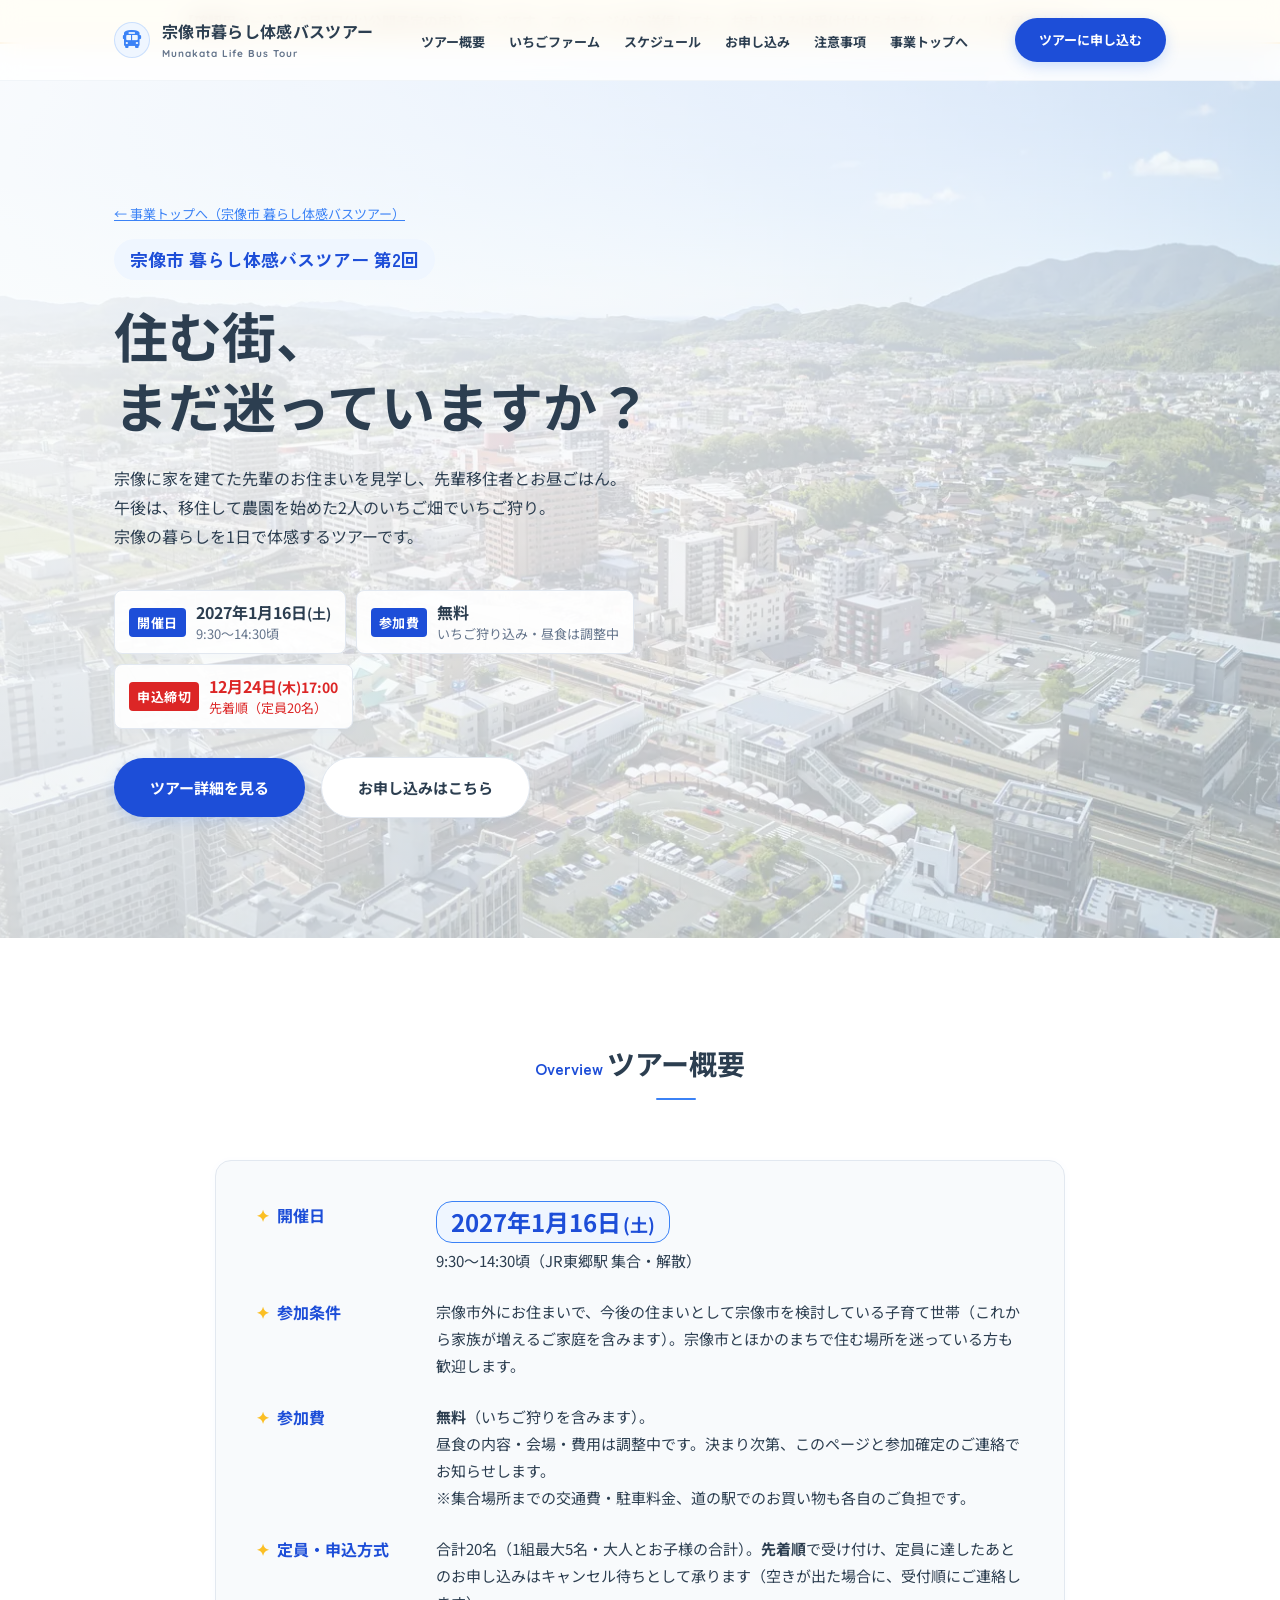
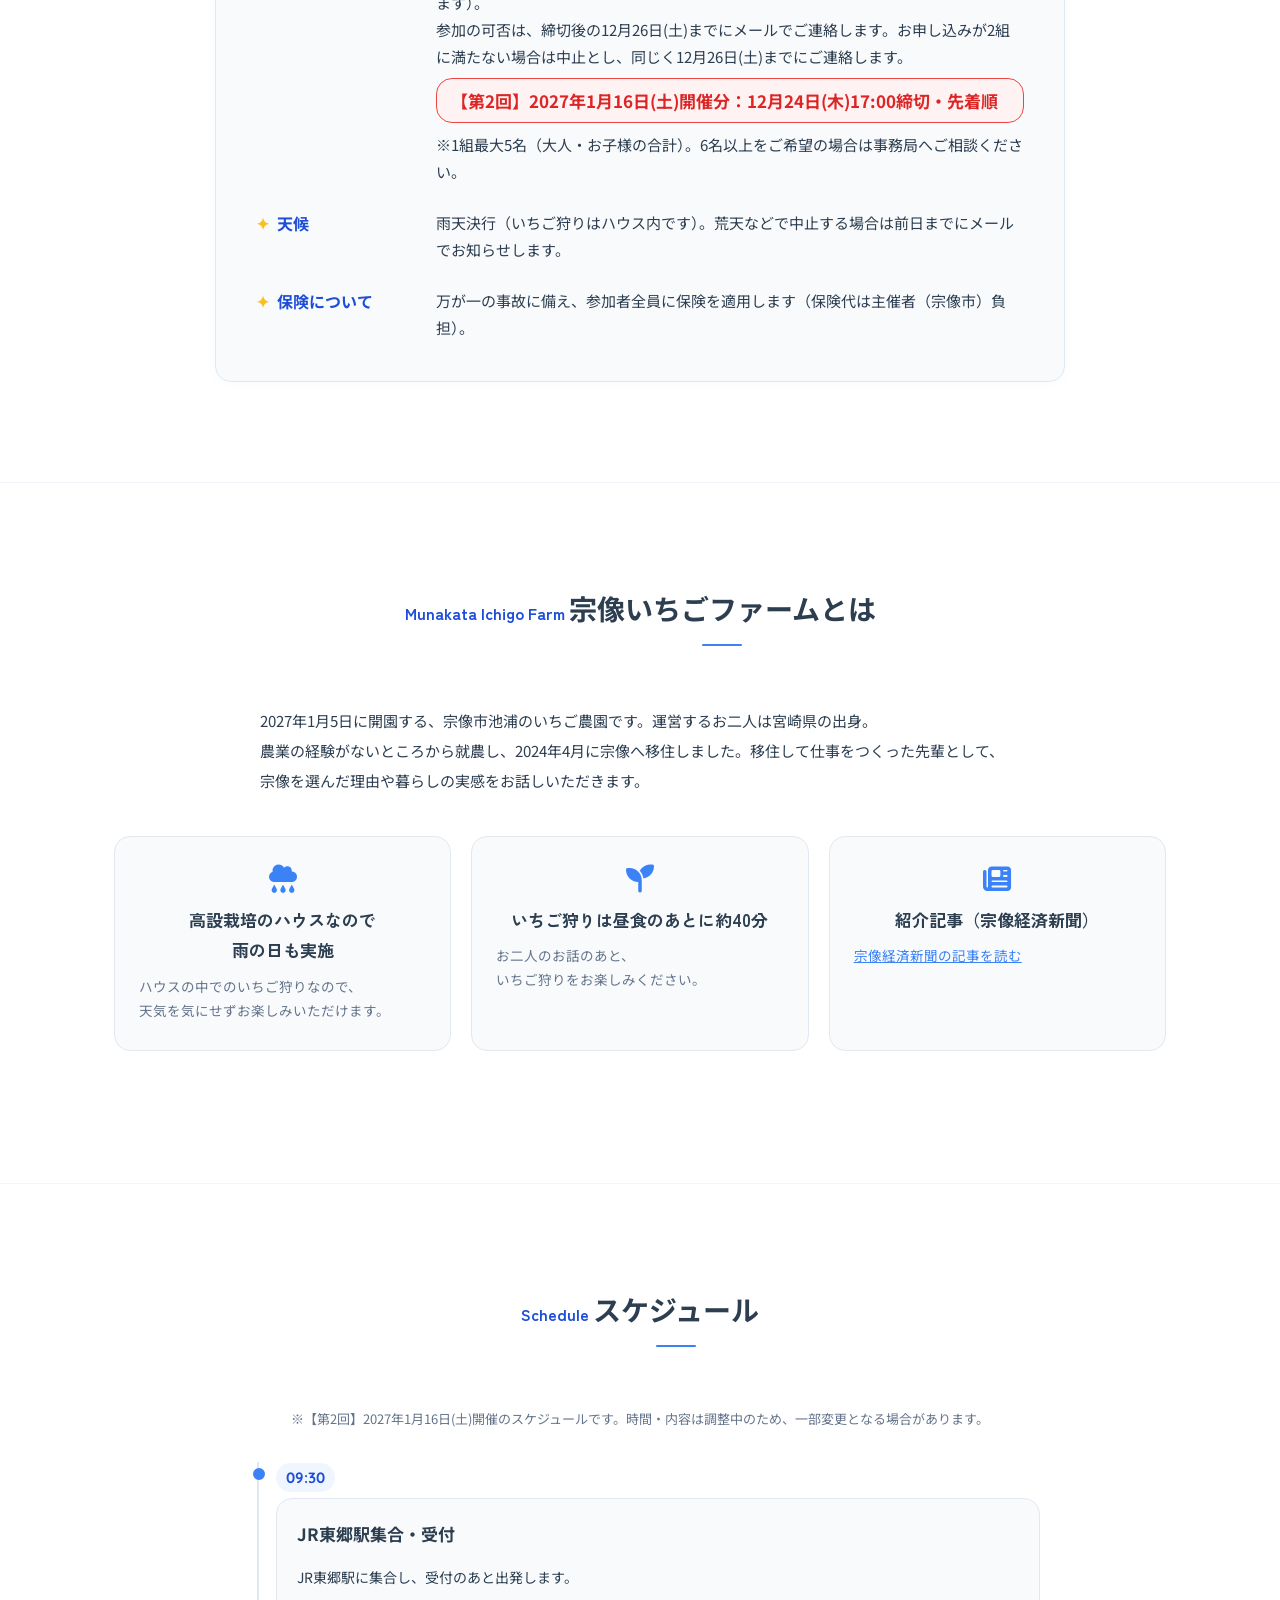
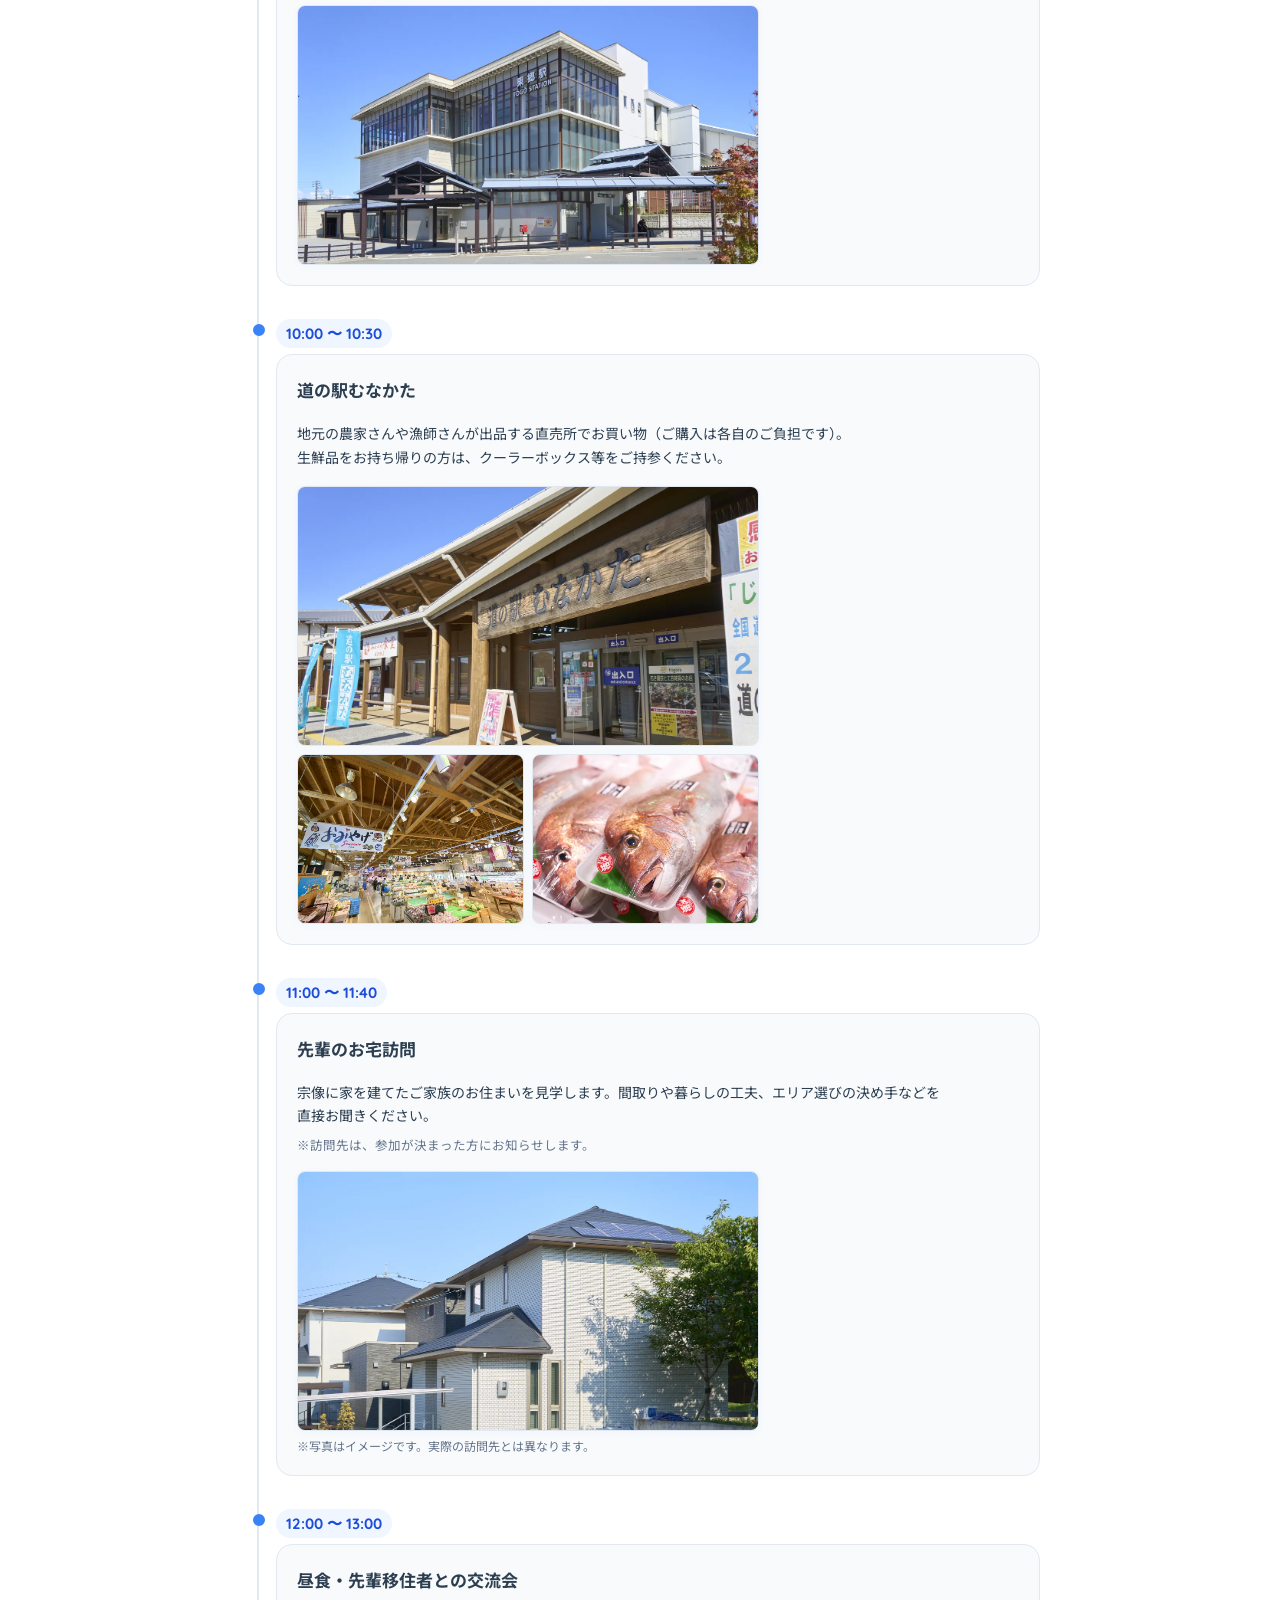
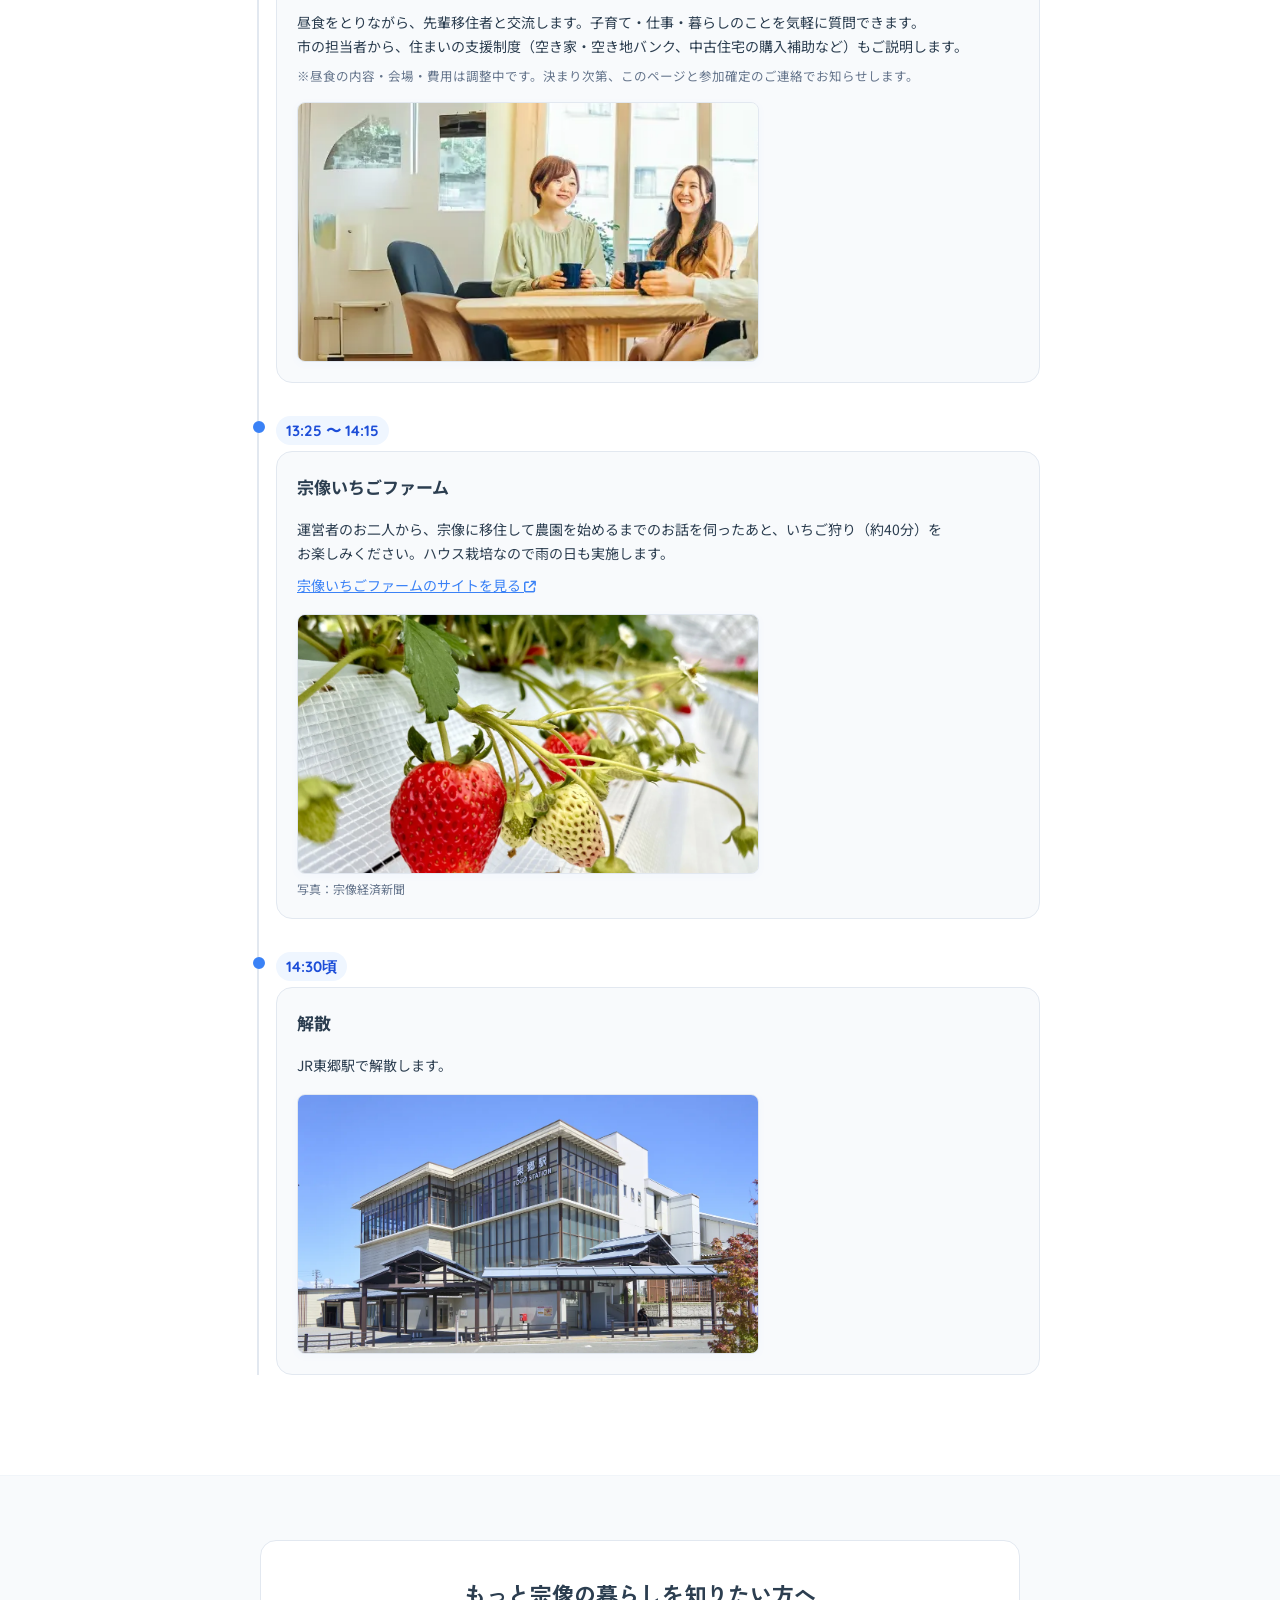
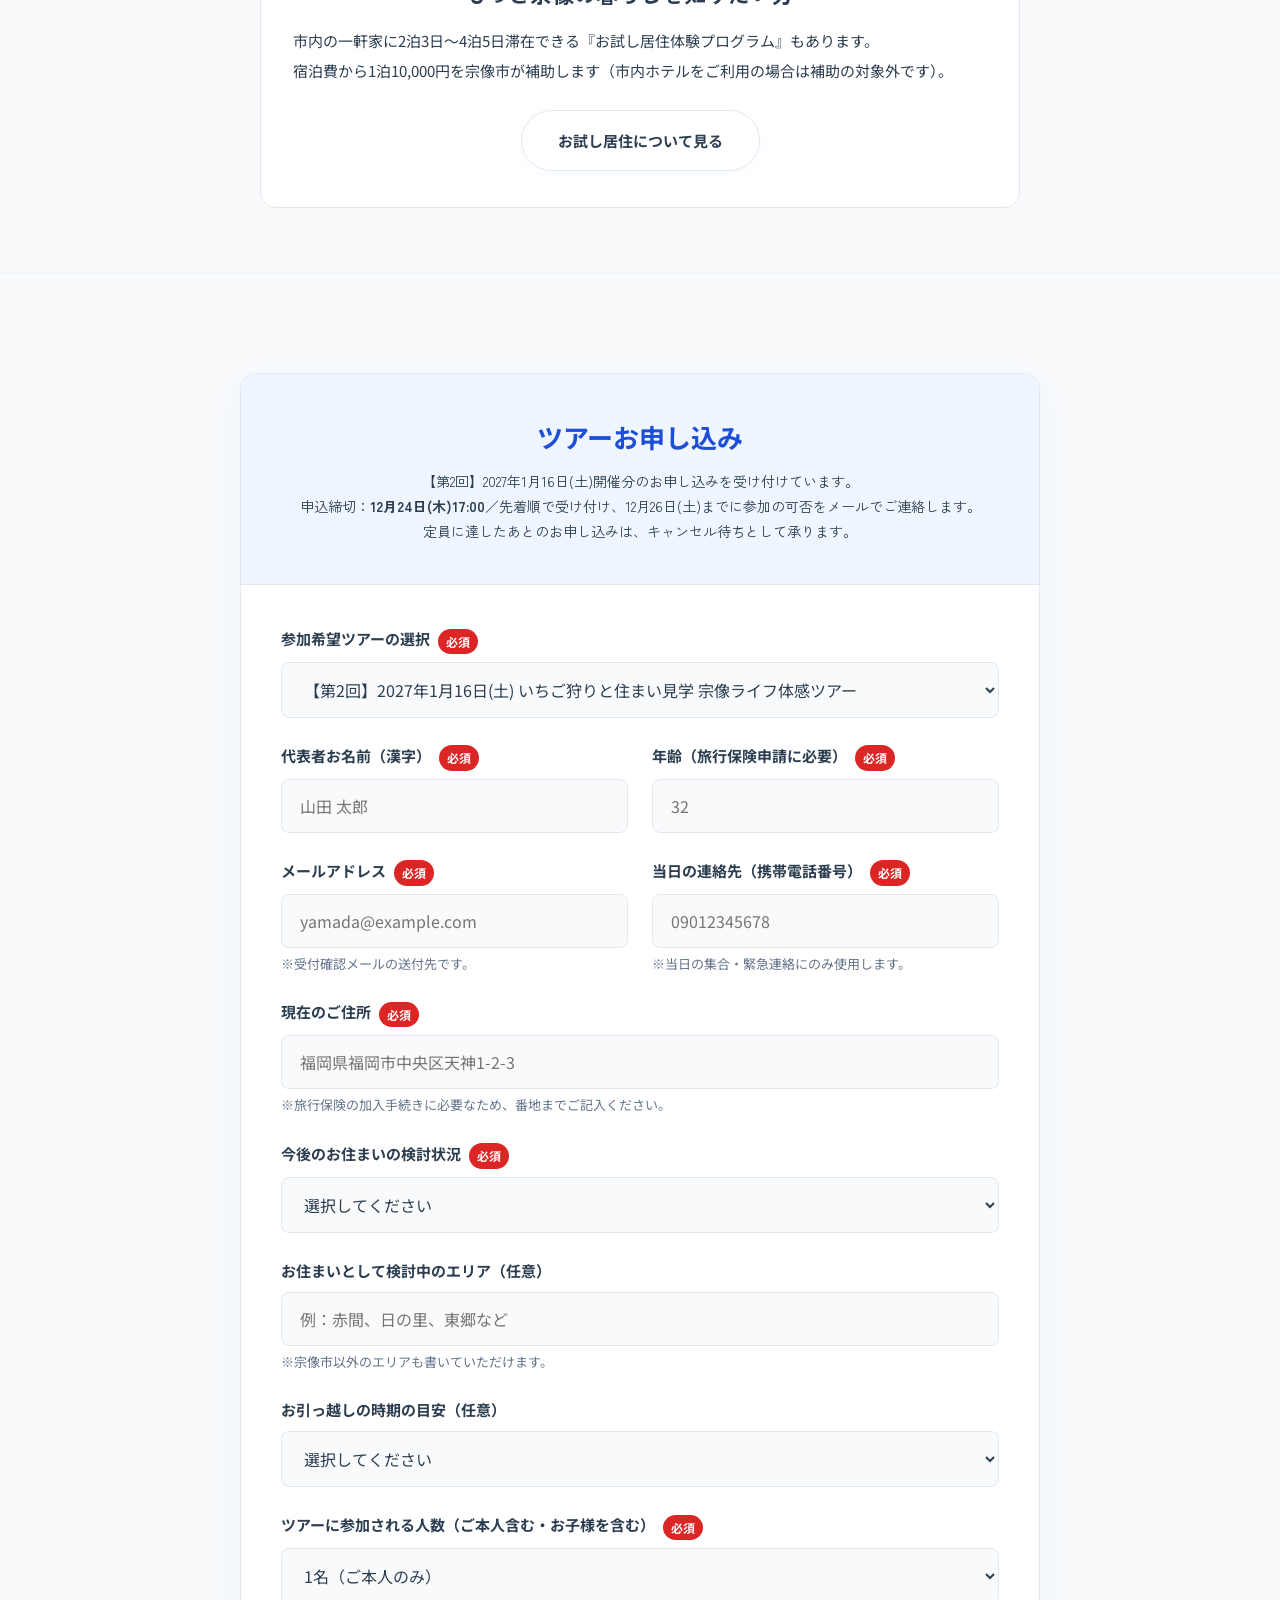
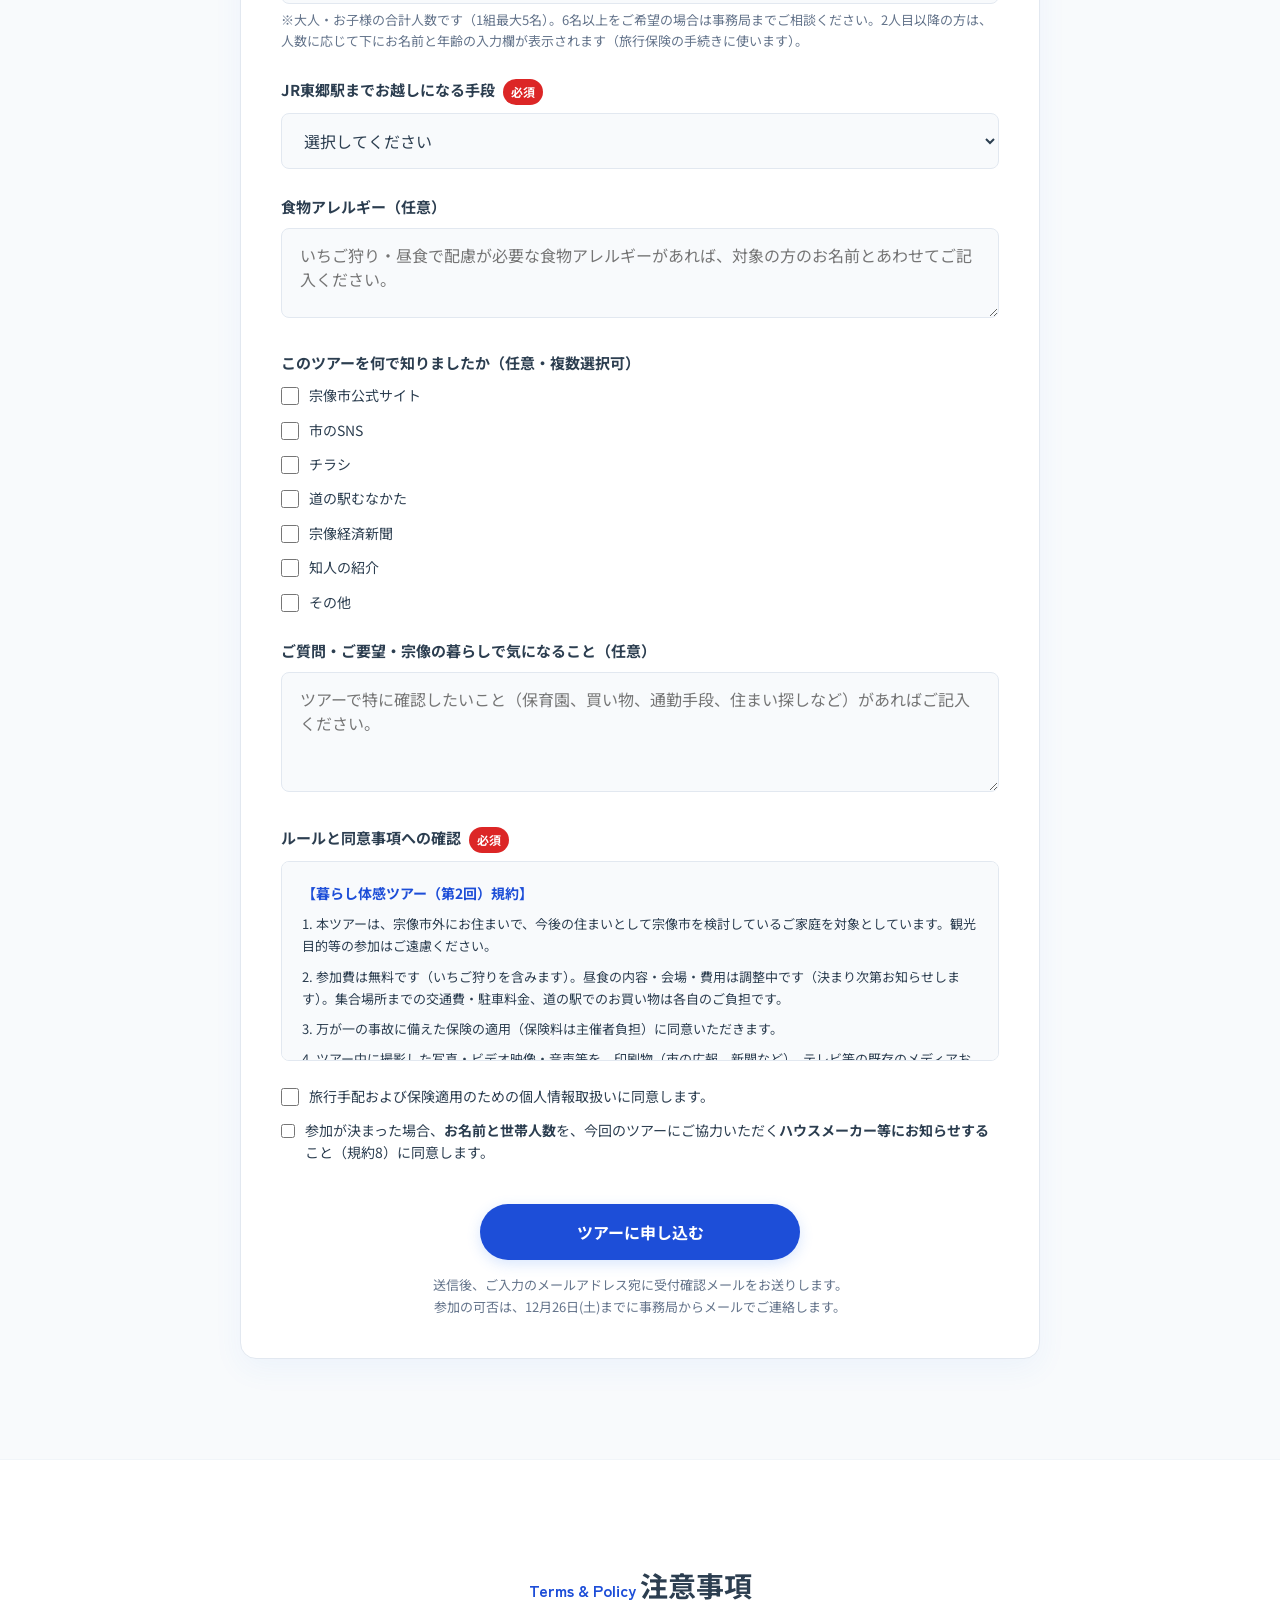
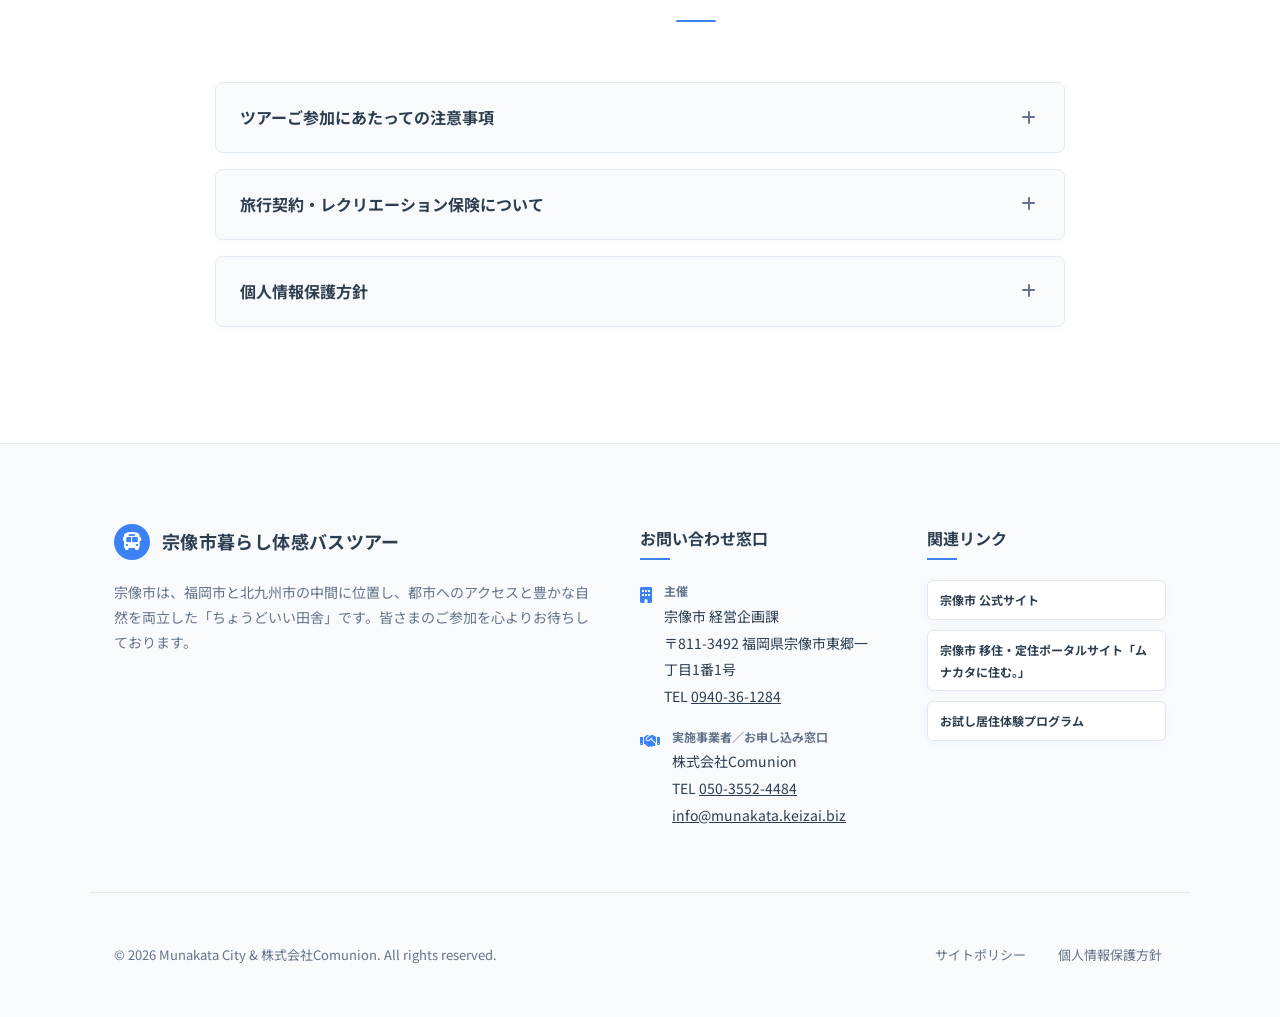
==== commit 026b667f: "確認用ページ：「お住まいとして検討中のエリア」の例をほかの自治体なしに（例：赤間、日の里、東郷など） 375px で入力欄に収まる長さ（文字 208px／欄 239px）。release（未コミット）" ====
--- a/tour2-check-ad580e74/index.html
+++ b/tour2-check-ad580e74/index.html
@@ -94,7 +94,7 @@
   <meta name="theme-color" content="#3b82f6">
 
   <!-- CSS -->
-  <link rel="stylesheet" href="./style.css?v=preview8">
+  <link rel="stylesheet" href="./style.css?v=preview9">
 
   <!-- FontAwesome for Icons -->
   <link rel="stylesheet" href="https://cdnjs.cloudflare.com/ajax/libs/font-awesome/6.4.0/css/all.min.css">
@@ -462,7 +462,7 @@
           <!-- Considering area -->
           <div class="form-group">
             <label for="considering_area" class="form-label">お住まいとして検討中のエリア（任意）</label>
-            <input type="text" id="considering_area" class="form-control" placeholder="例：宗像市、福津市、福岡市東区など">
+            <input type="text" id="considering_area" class="form-control" placeholder="例：赤間、日の里、東郷など">
             <p class="form-note">※宗像市以外のエリアも書いていただけます。</p>
           </div>
 
@@ -1190,6 +1190,6 @@
       } catch (e) { /* UIの補助機能のため、失敗しても本体の動作は継続する */ }
     })();
   </script>
-  <script src="./app.js?v=preview8"></script>
+  <script src="./app.js?v=preview9"></script>
 </body>
 </html>
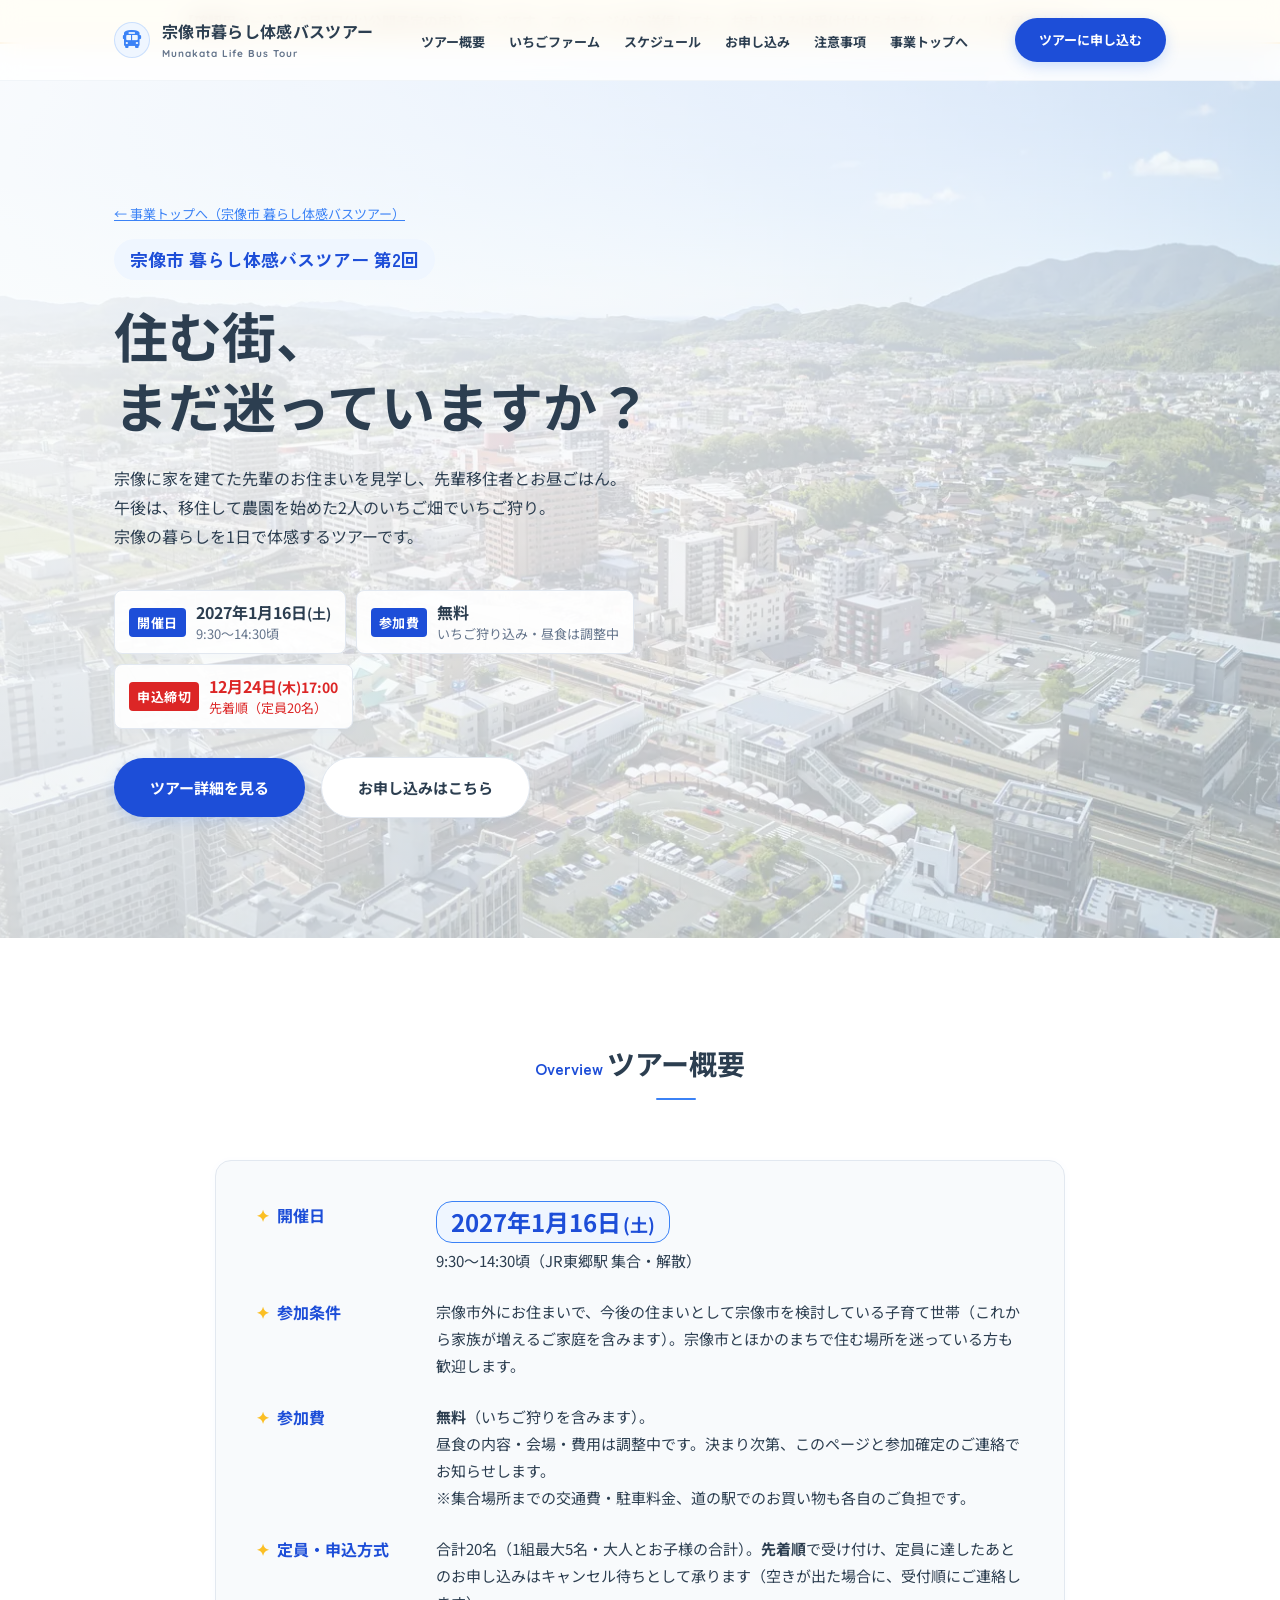
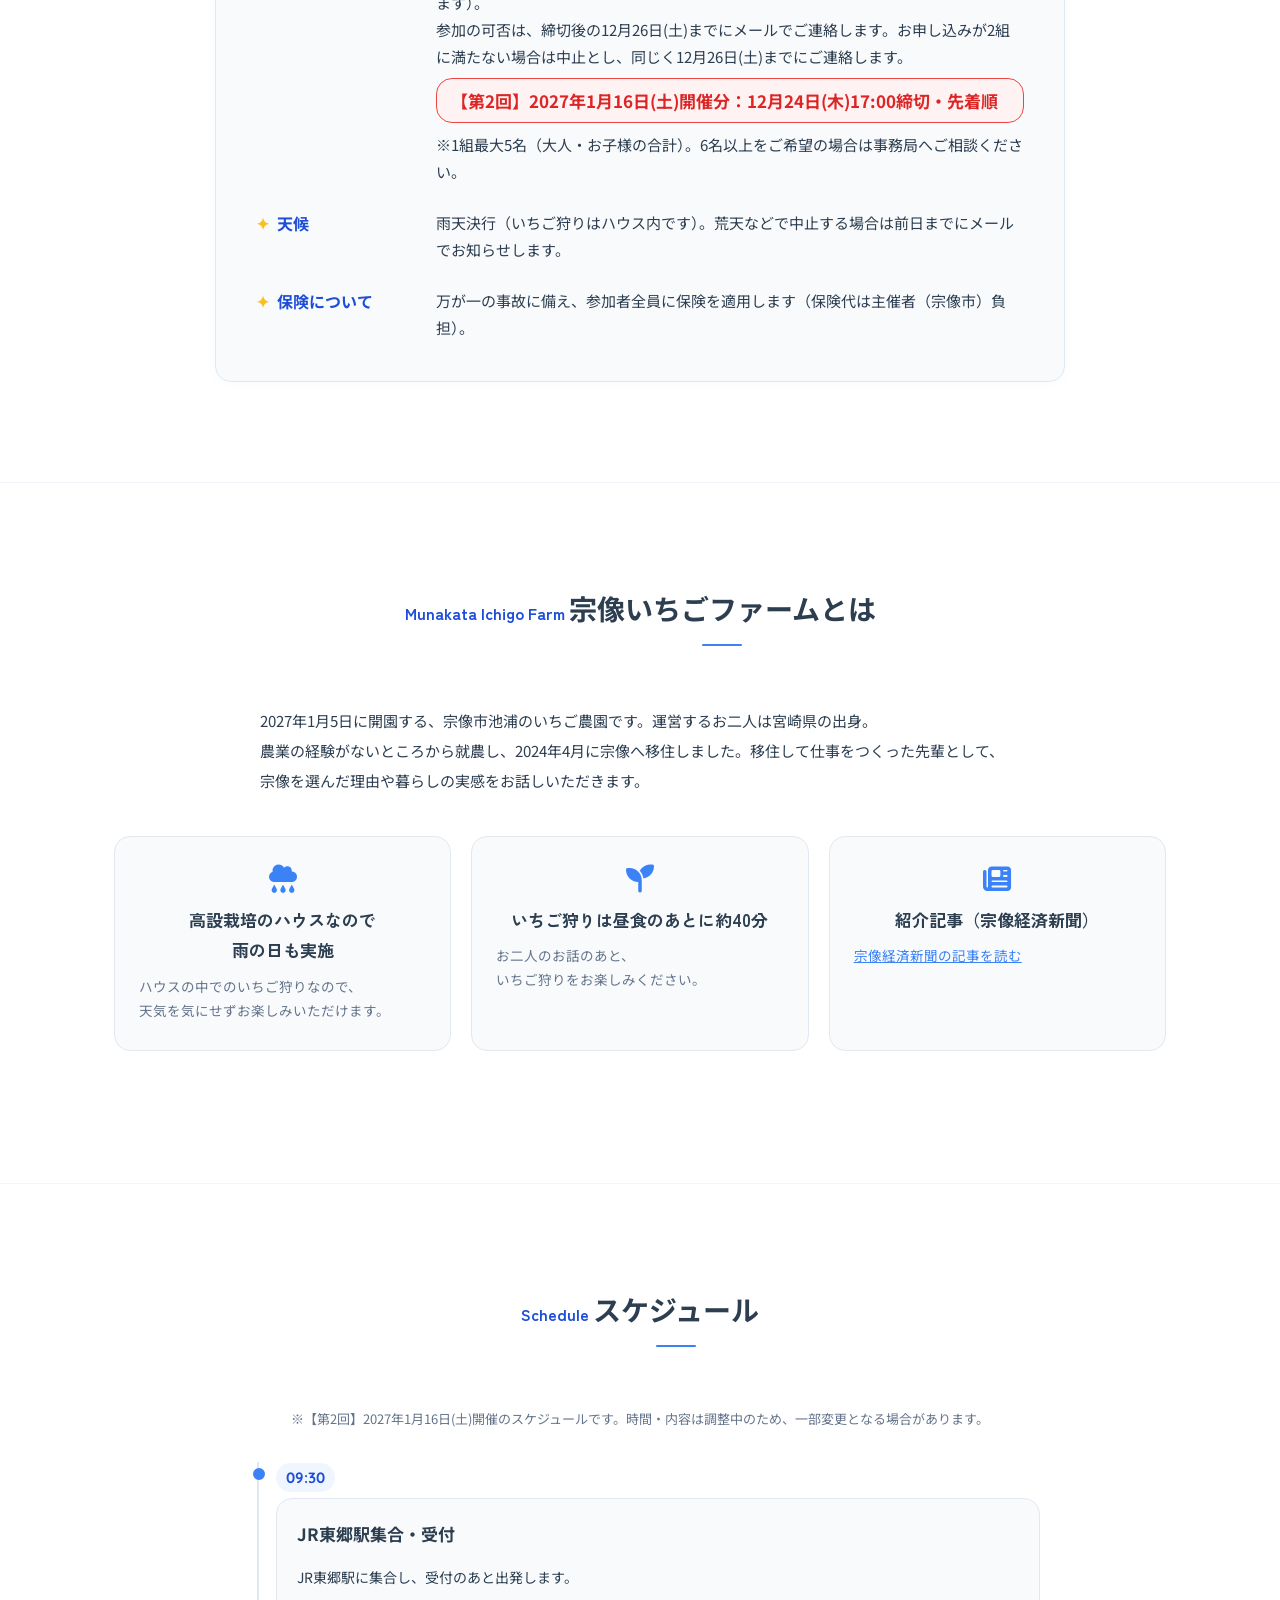
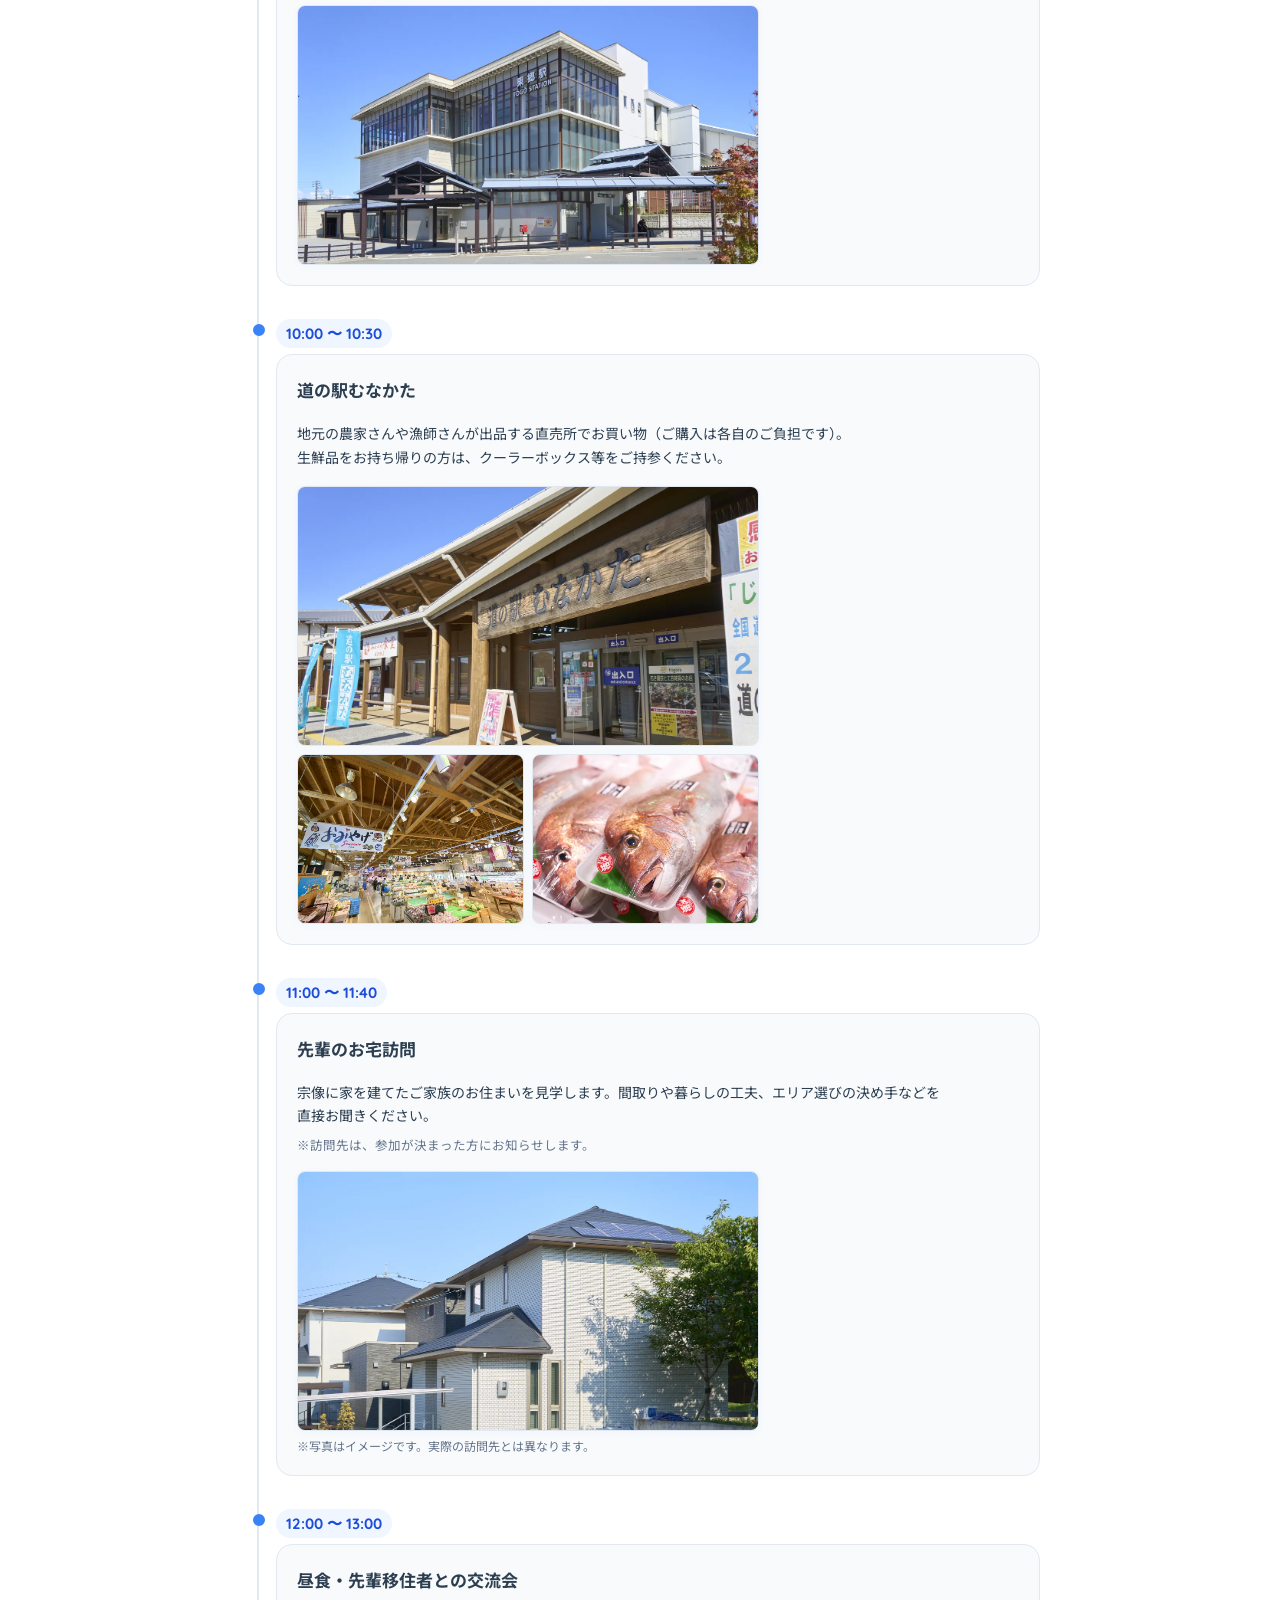
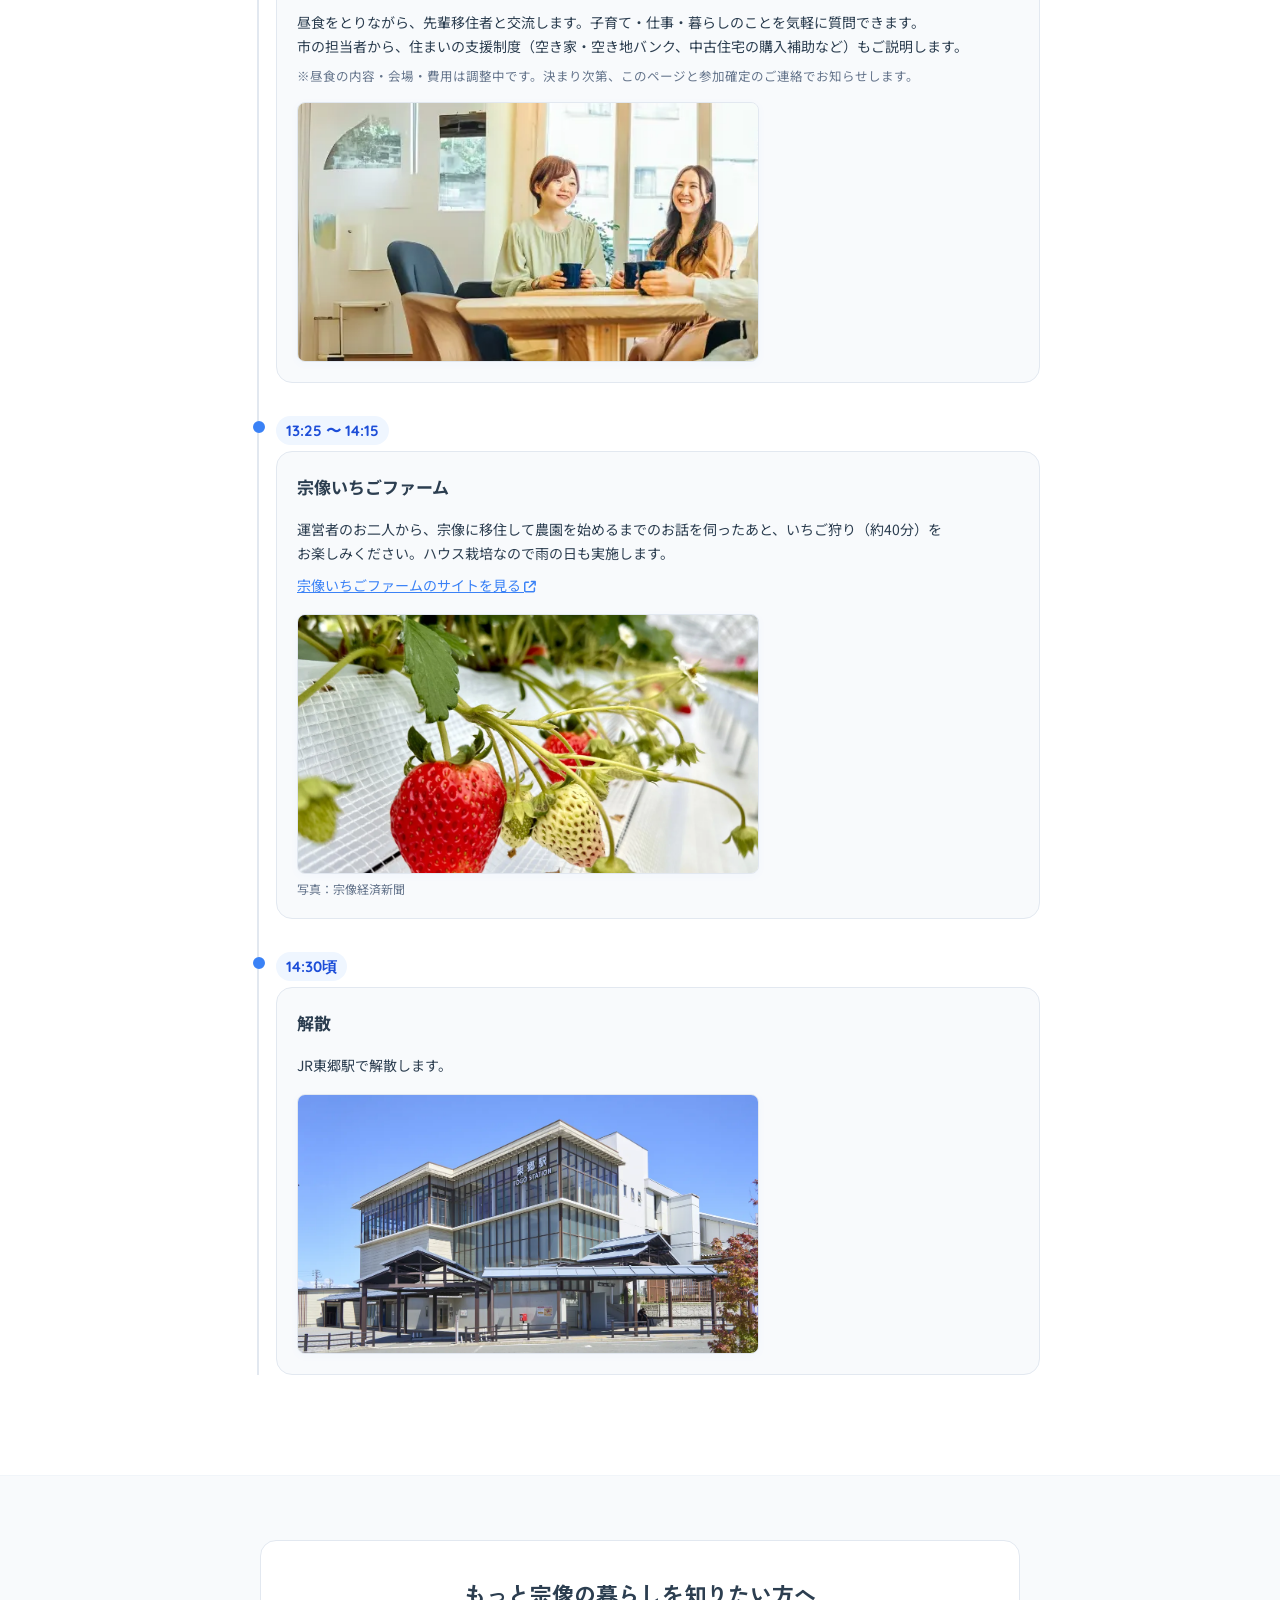
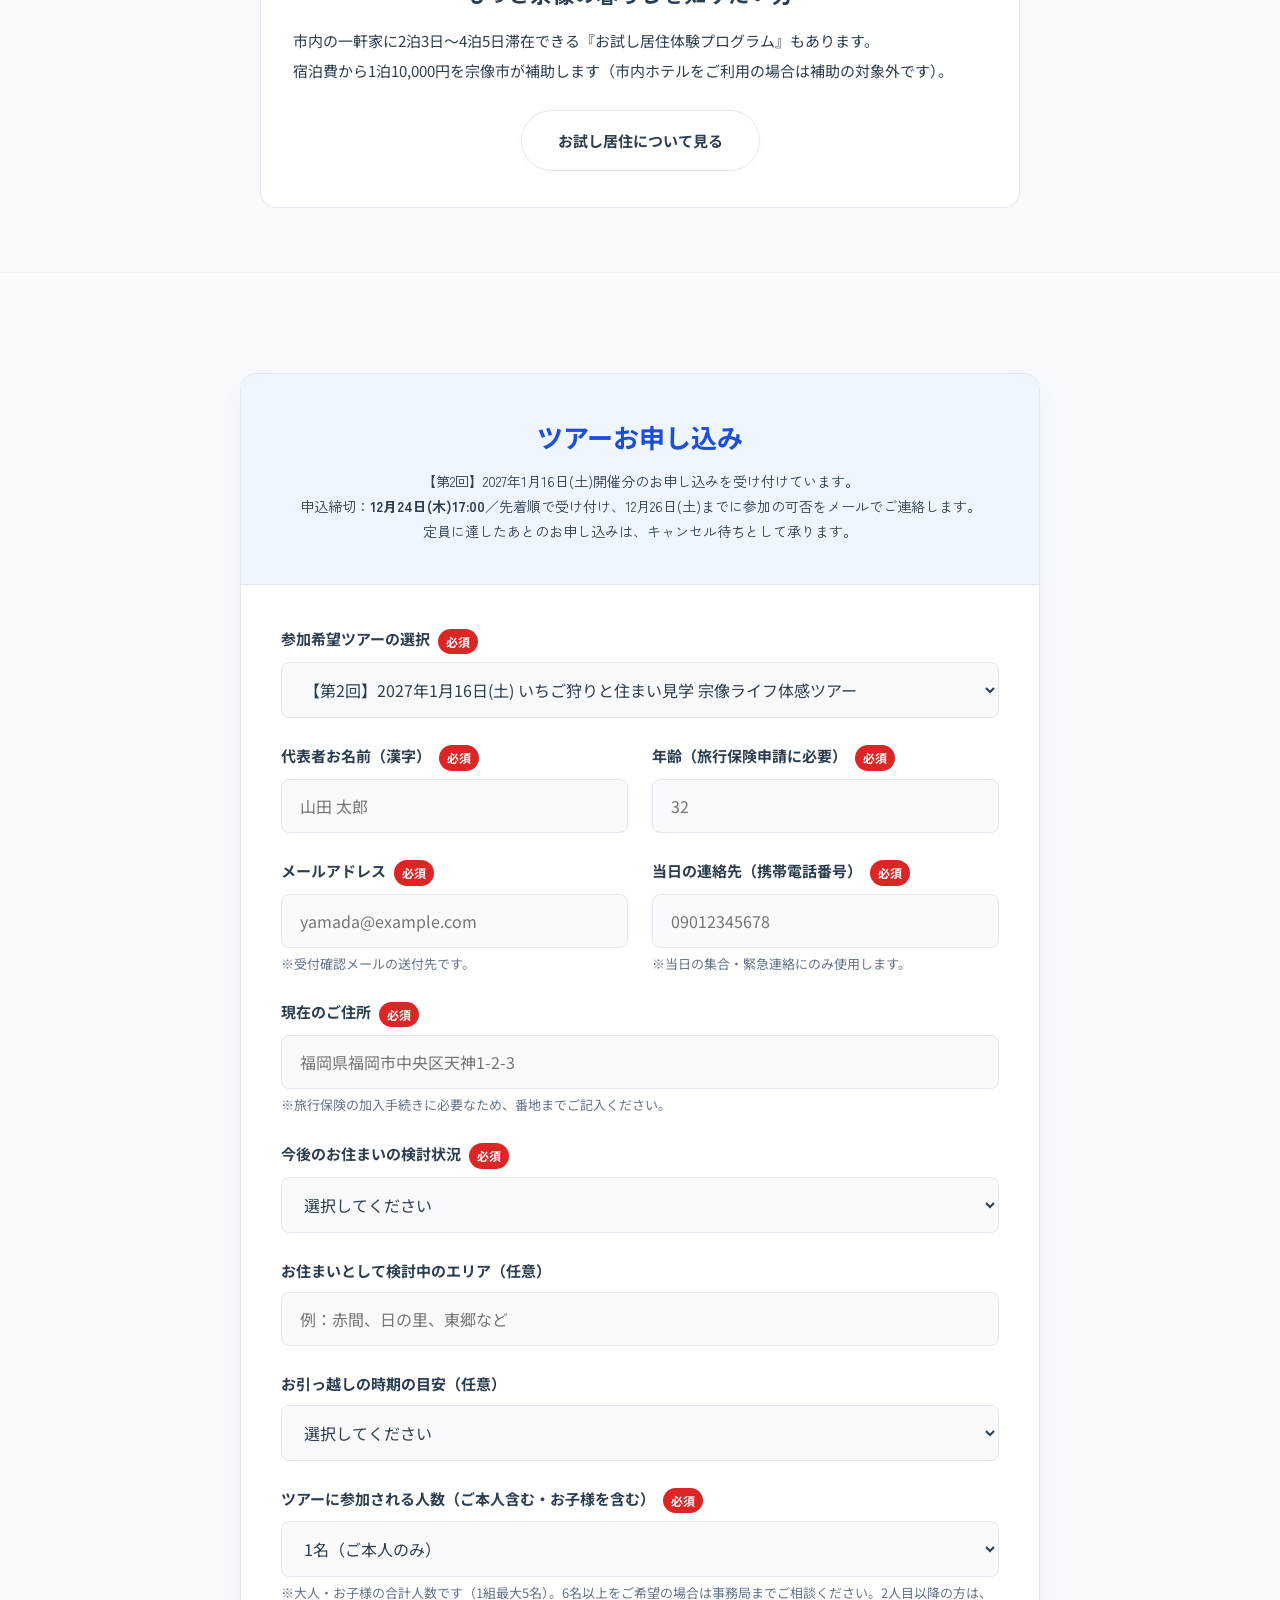
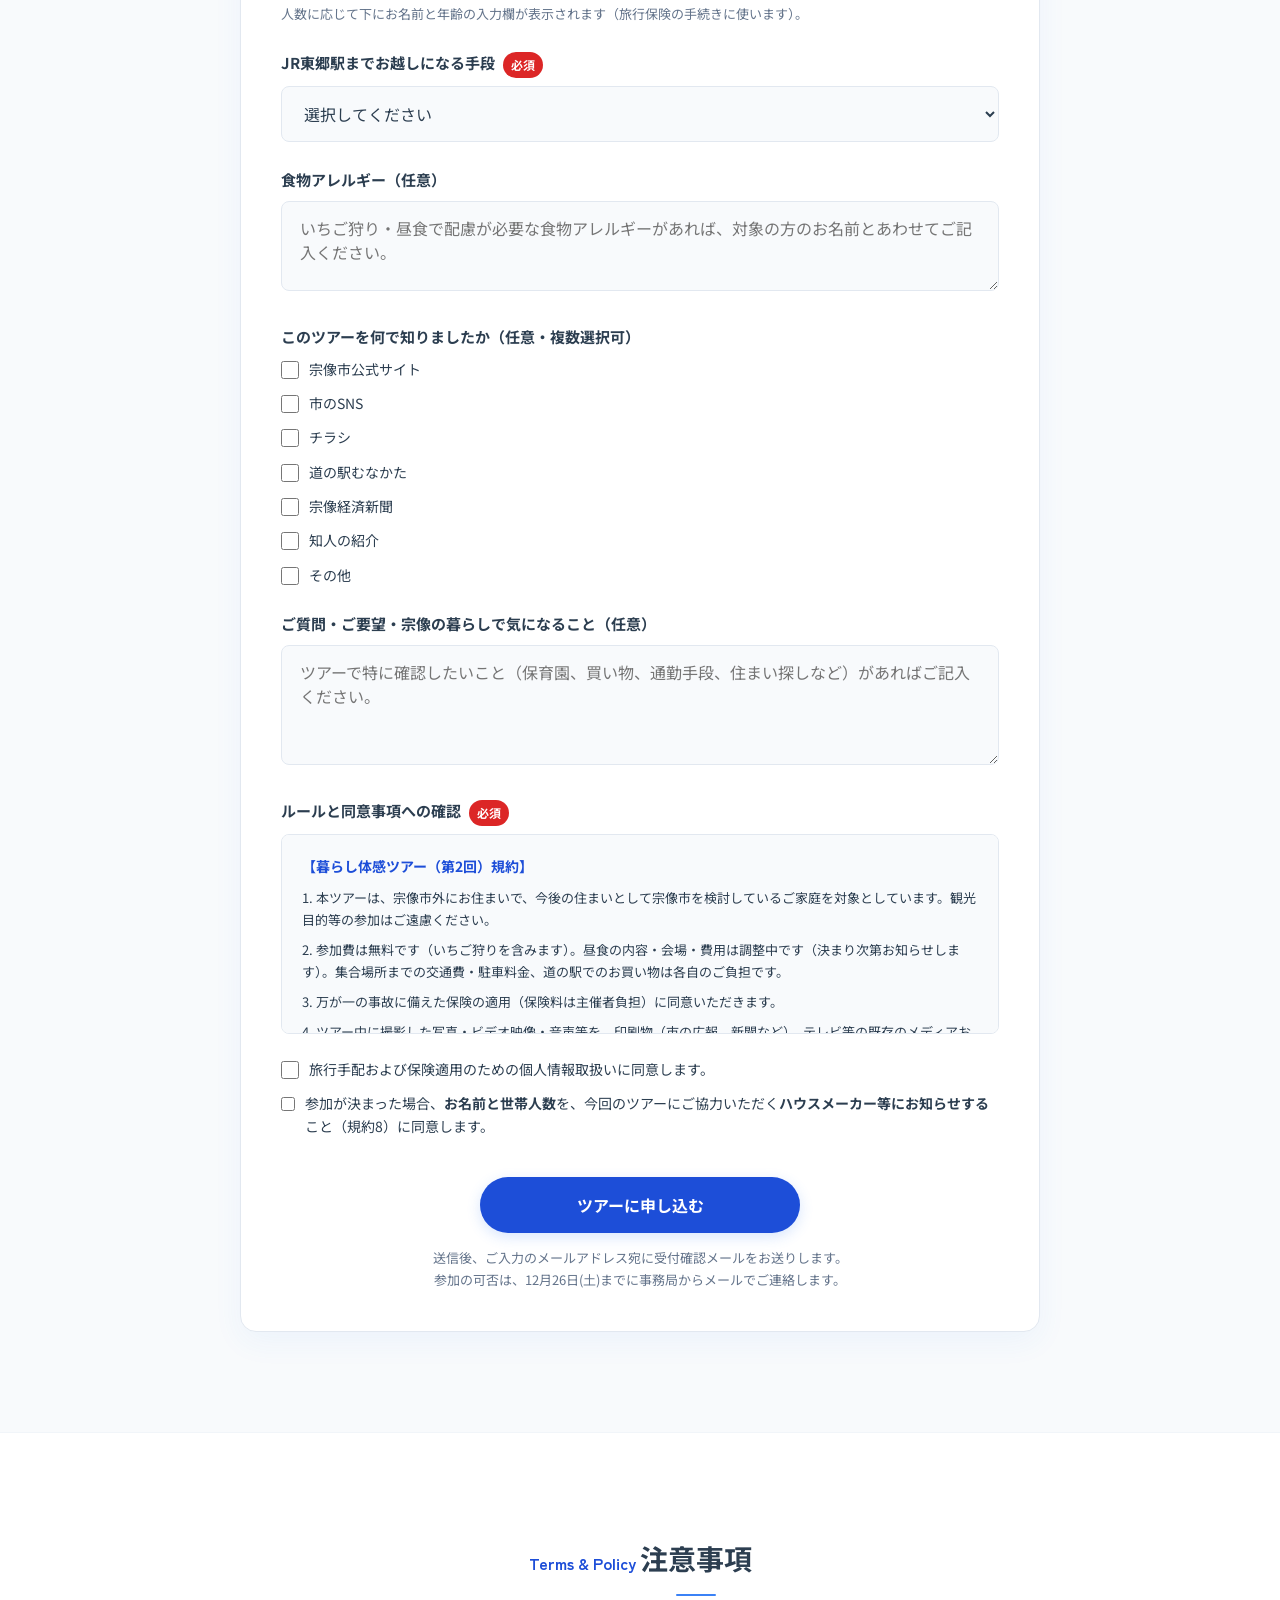
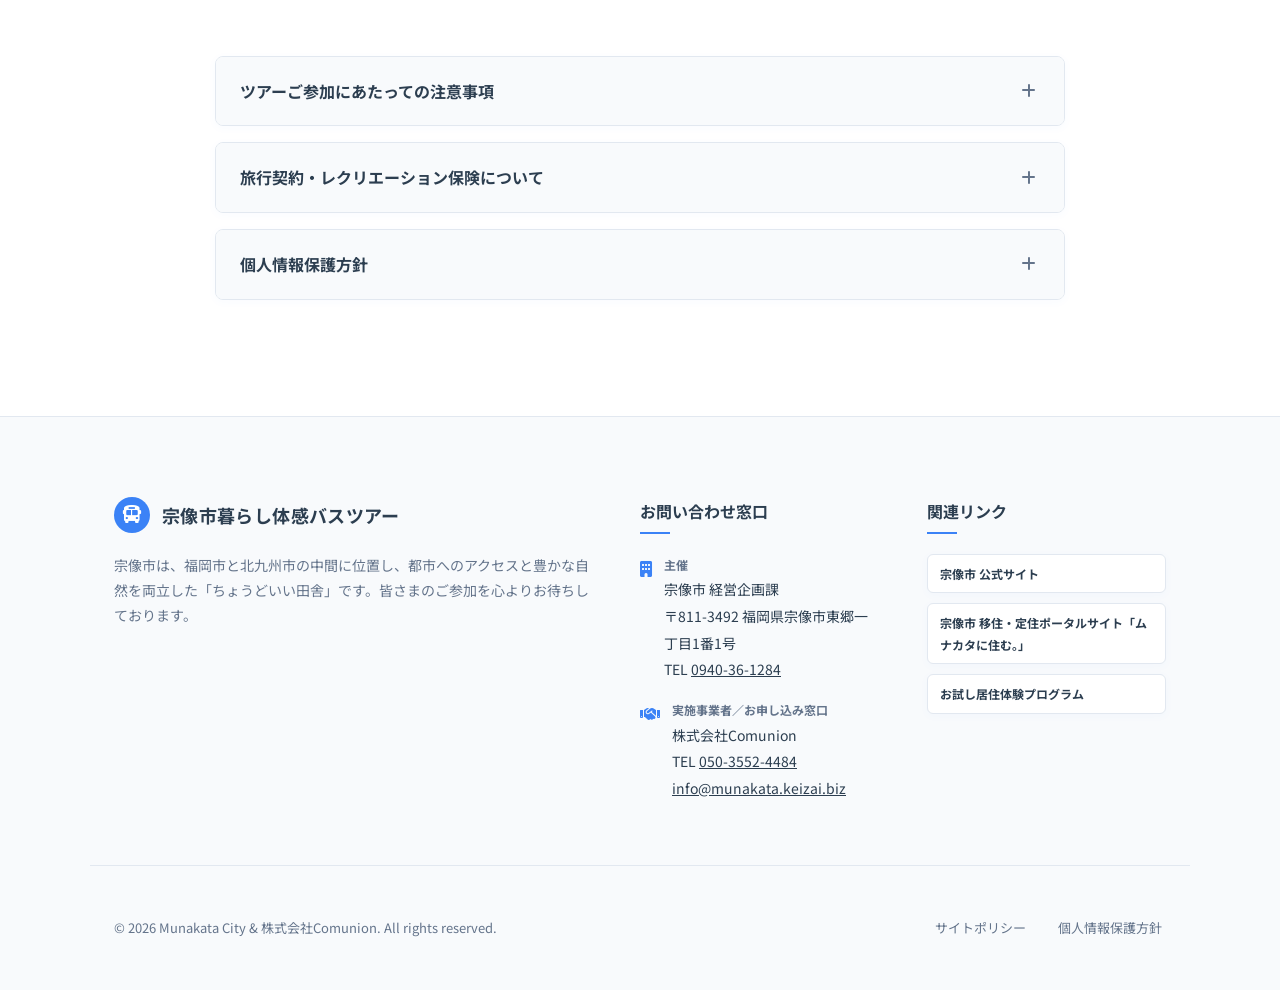
==== commit a68f587f: "確認用ページ：検討中のエリアの注記「※宗像市以外のエリアも書いていただけます。」を削除 Co-Authored-By: Claude Opus 5.5 <noreply@anthropic.com>" ====
--- a/tour2-check-ad580e74/index.html
+++ b/tour2-check-ad580e74/index.html
@@ -463,7 +463,6 @@
           <div class="form-group">
             <label for="considering_area" class="form-label">お住まいとして検討中のエリア（任意）</label>
             <input type="text" id="considering_area" class="form-control" placeholder="例：赤間、日の里、東郷など">
-            <p class="form-note">※宗像市以外のエリアも書いていただけます。</p>
           </div>
 
           <!-- Move timing -->
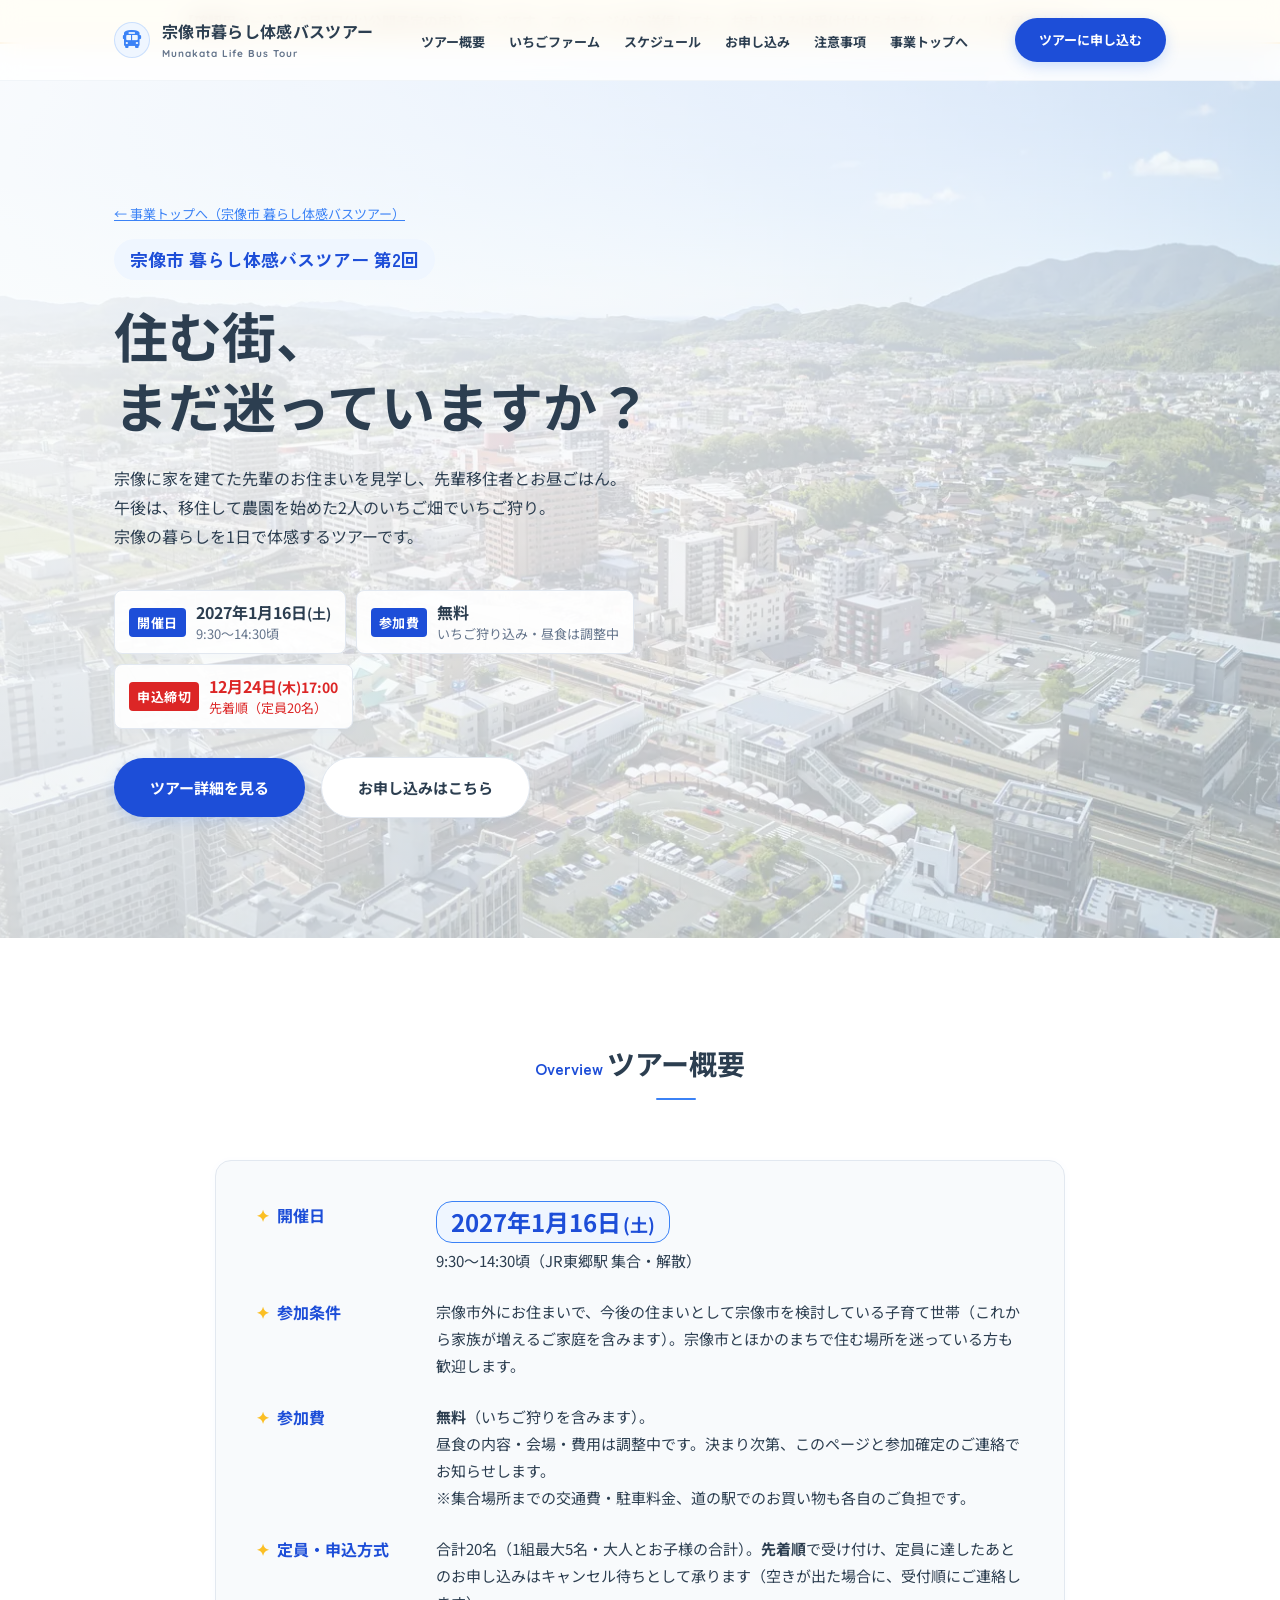
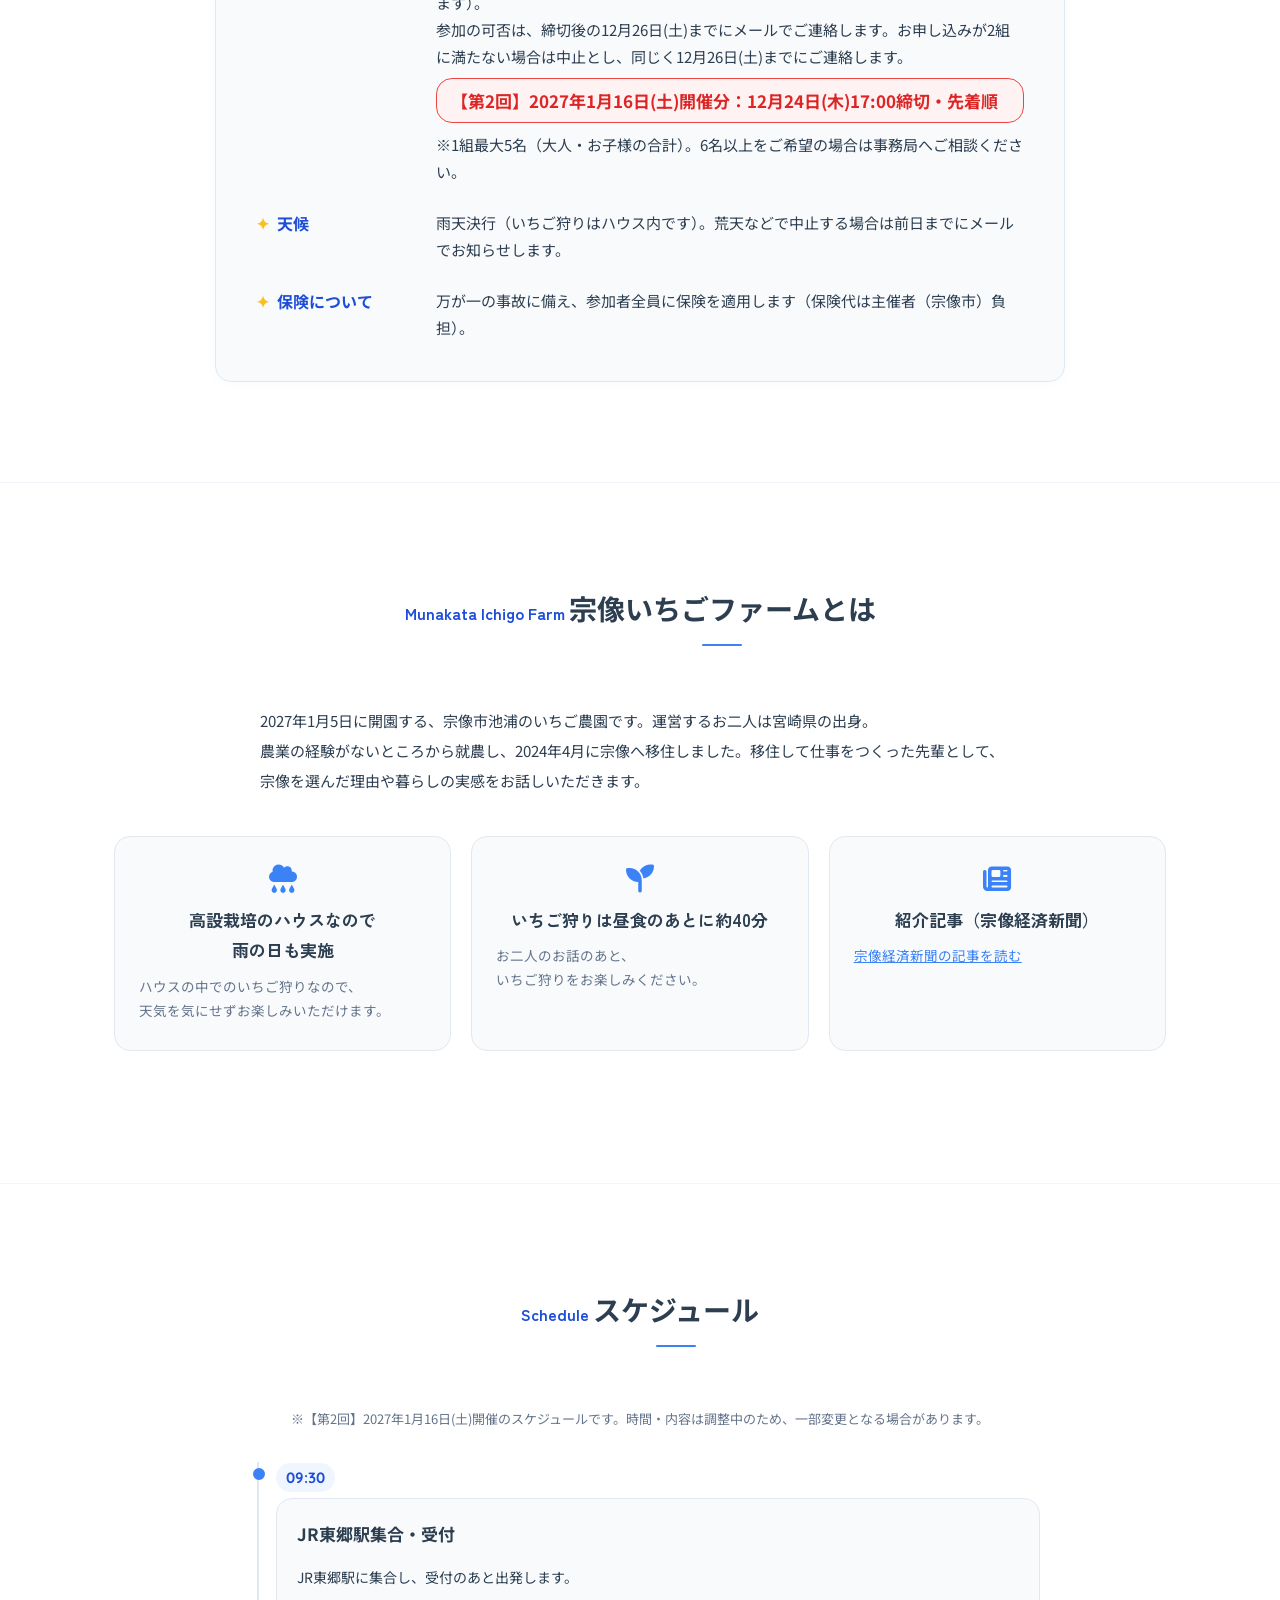
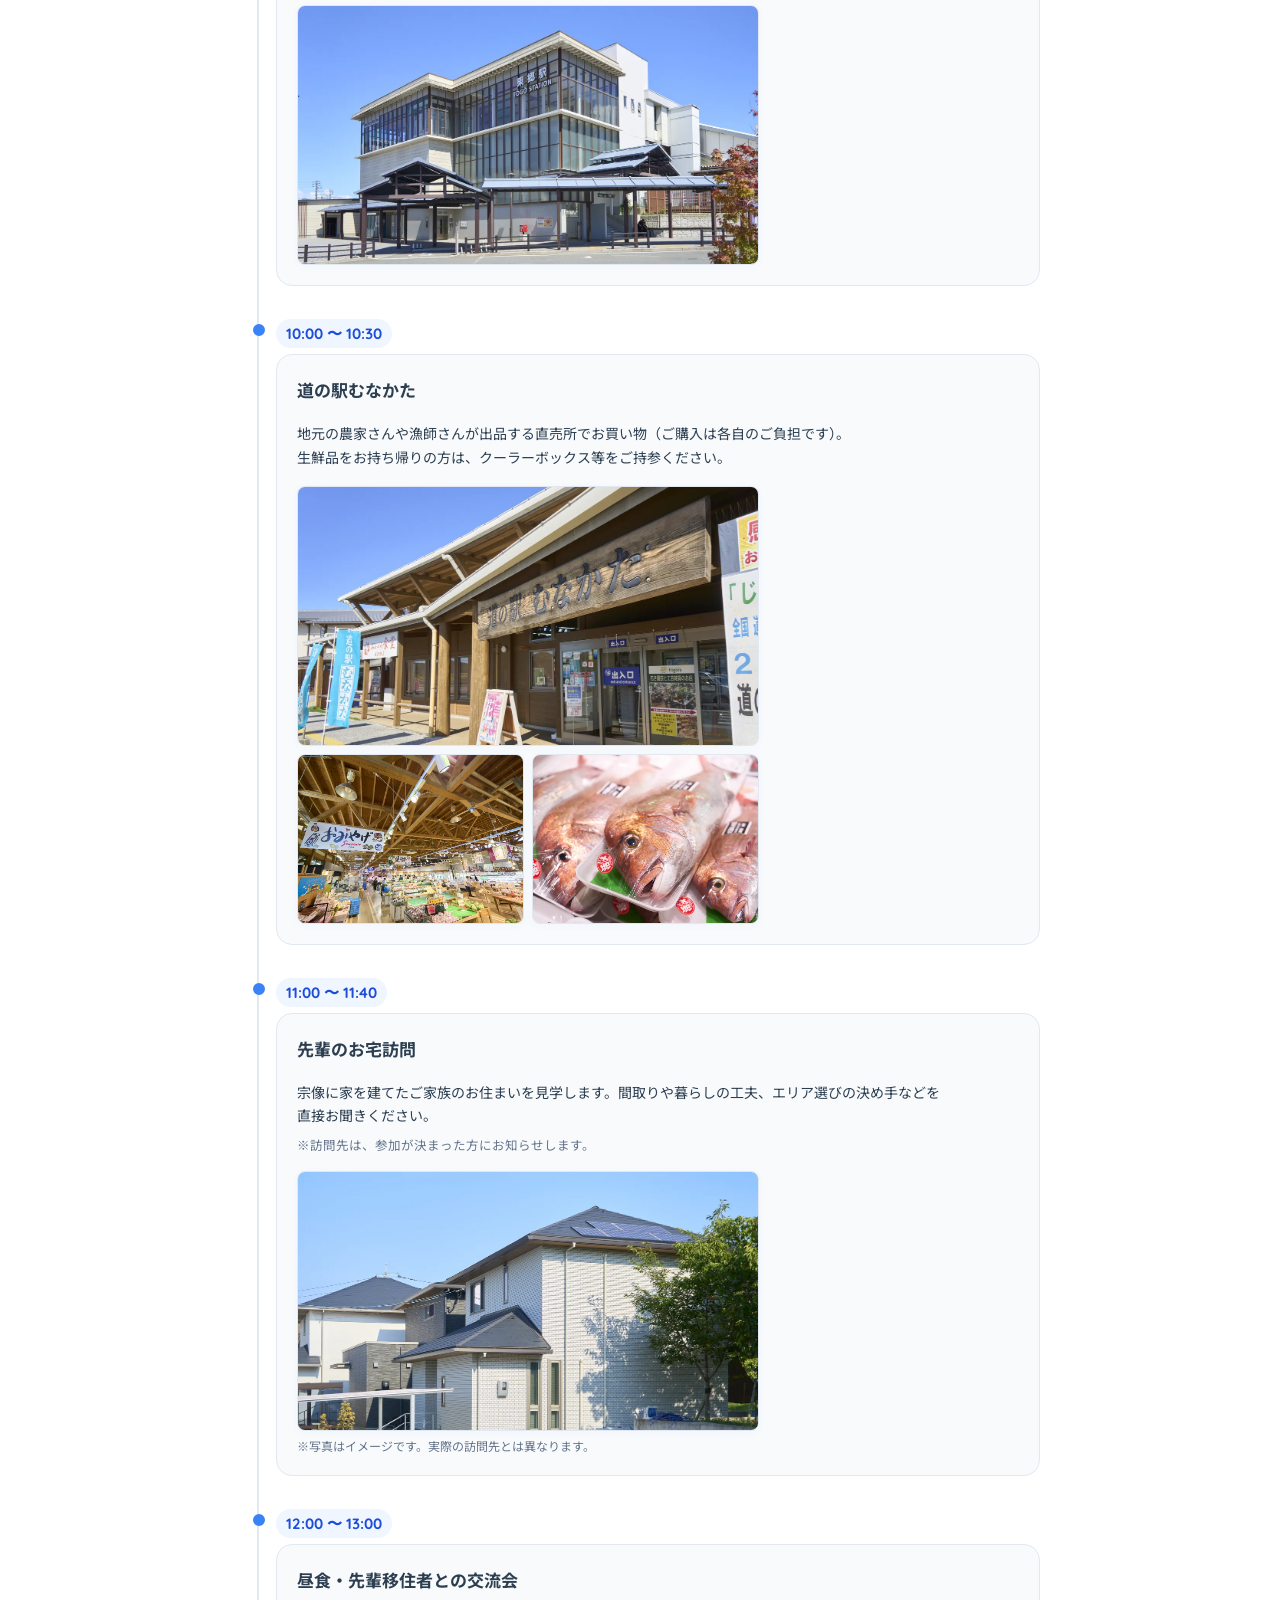
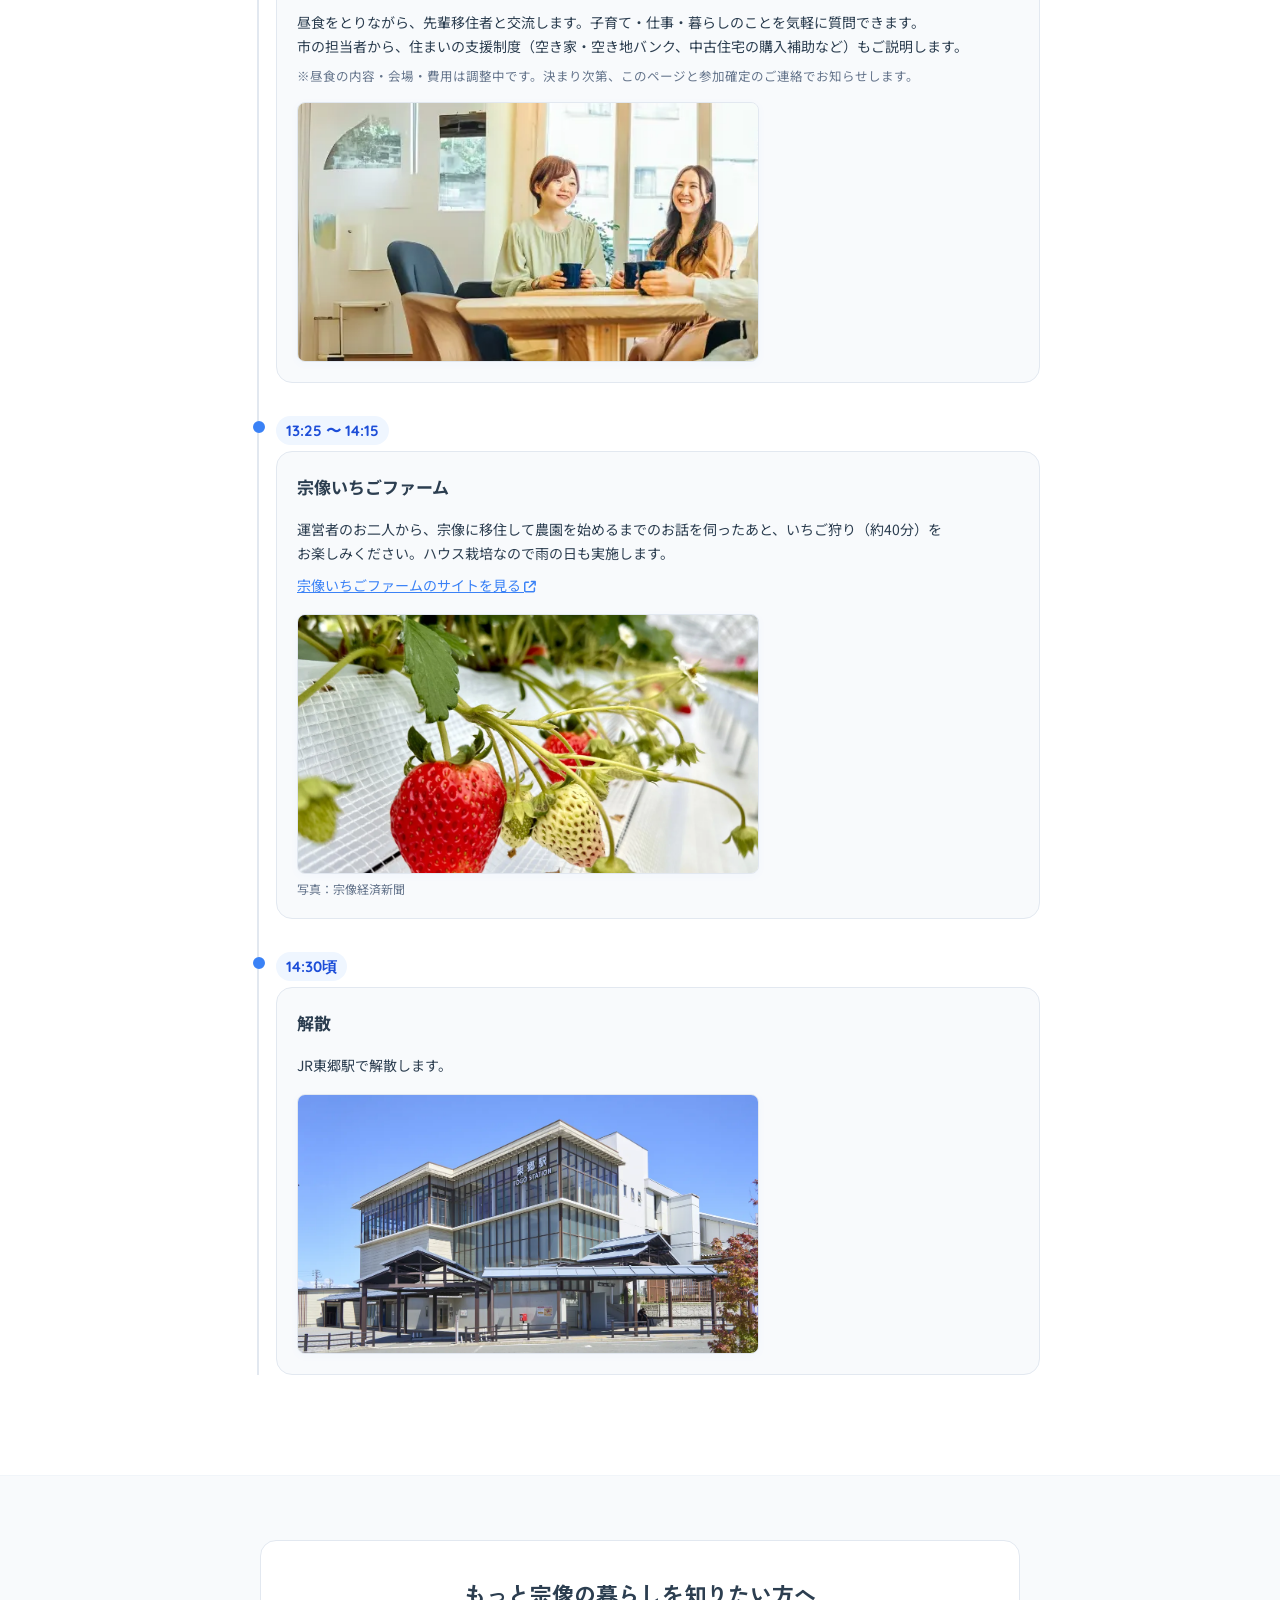
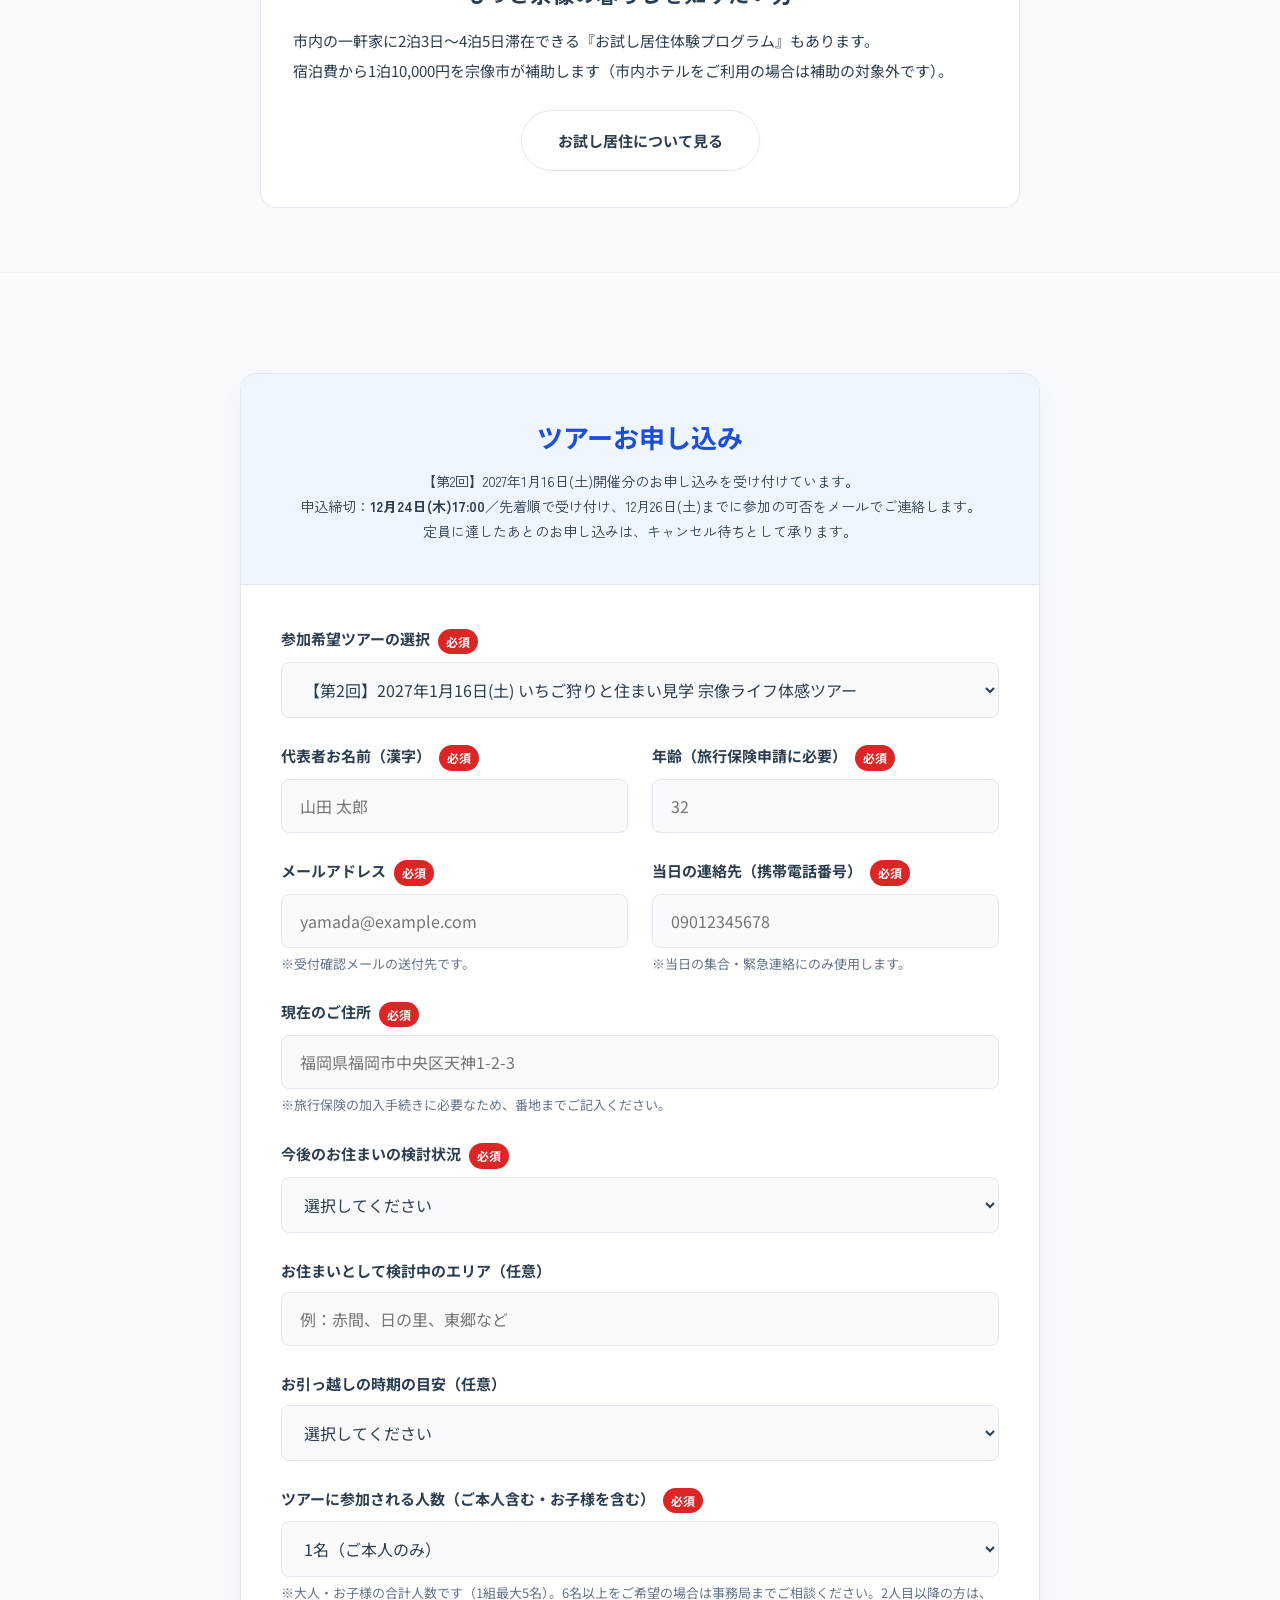
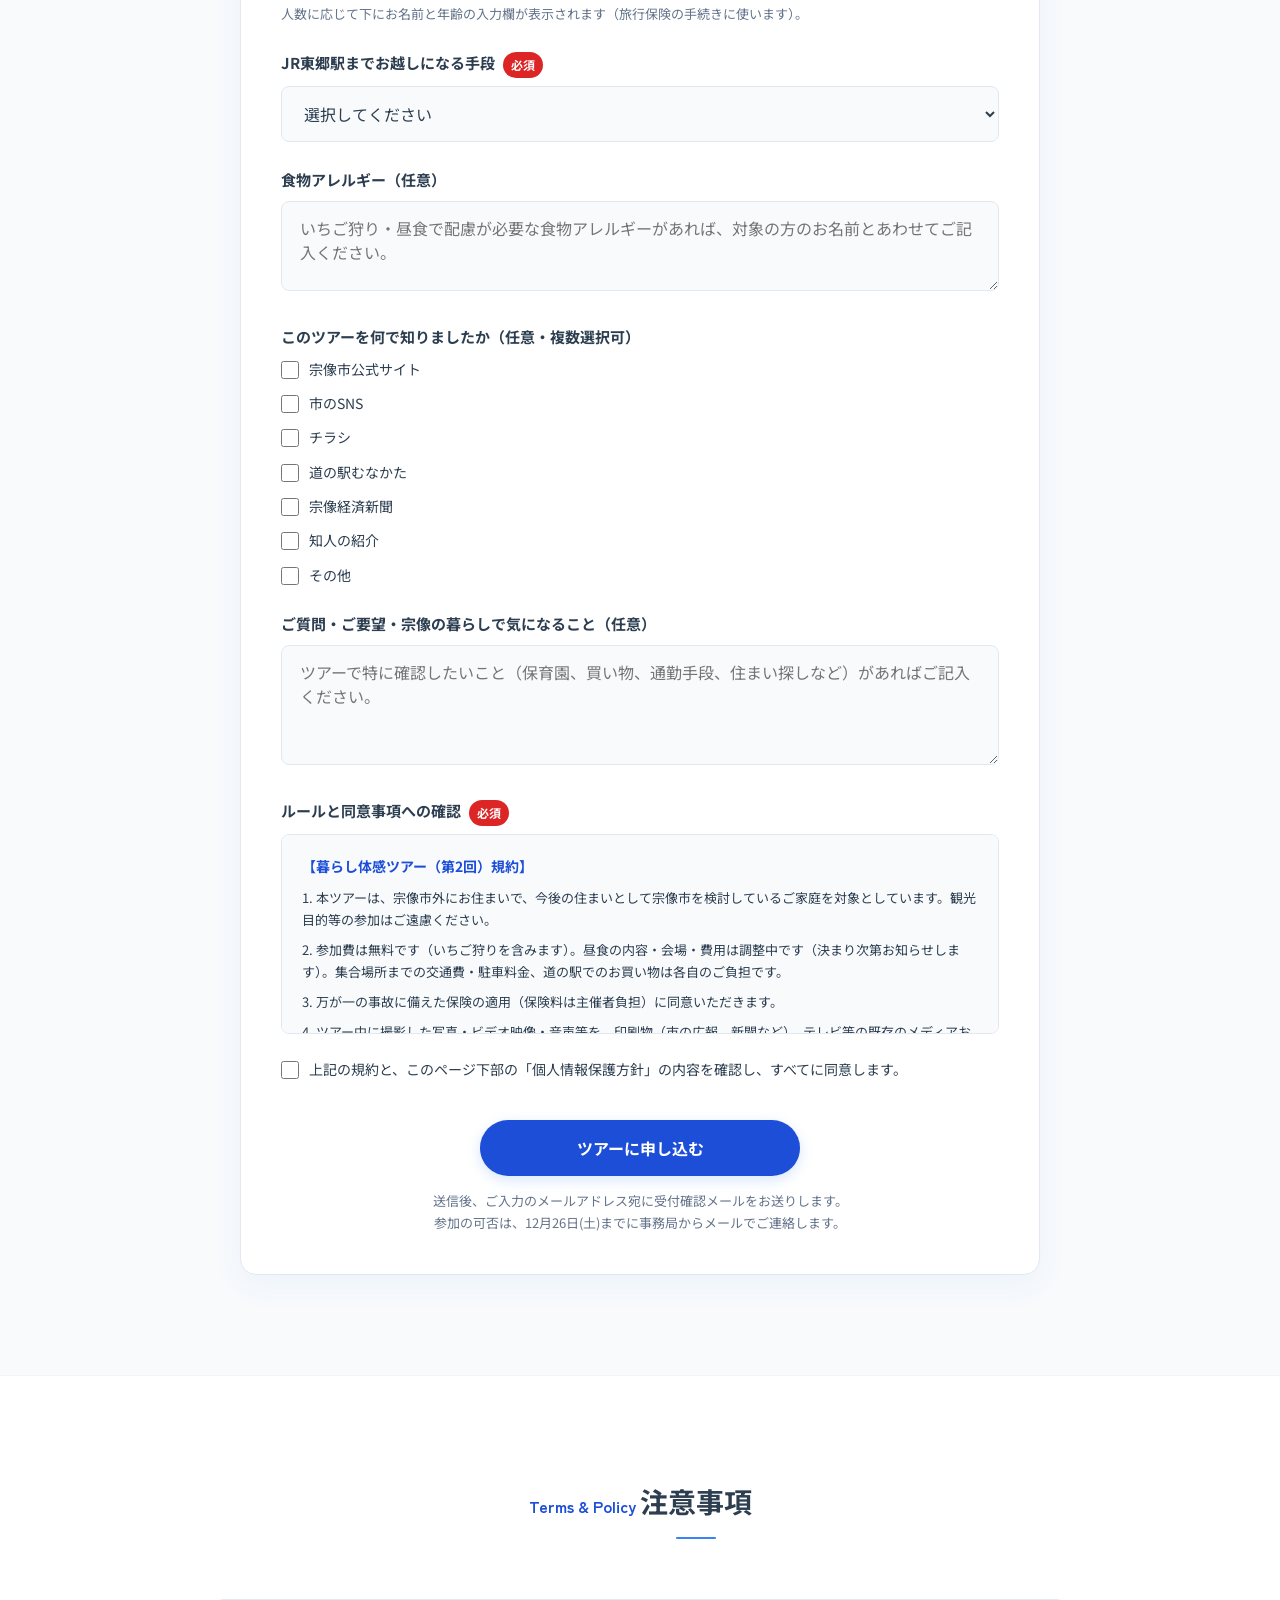
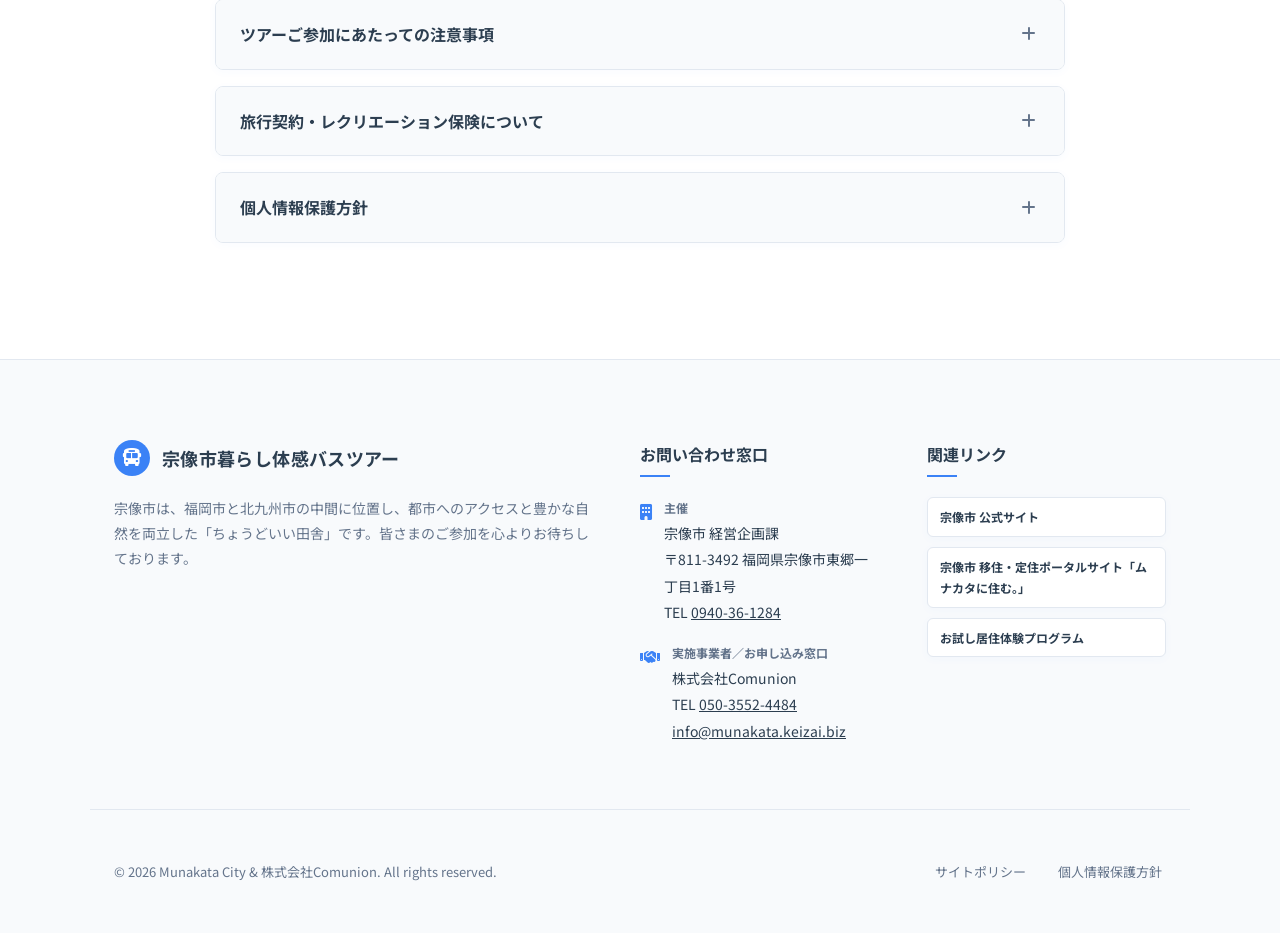
==== commit 1f86be5e: "確認用ページ：同意欄を「上記の規約と個人情報保護方針にすべて同意」の1つにまとめる（市の依頼・ハウスメーカー等への共有の欄を単独で出さない） Co-Authored-By: Claude Opus 5" ====
--- a/tour2-check-ad580e74/index.html
+++ b/tour2-check-ad580e74/index.html
@@ -94,7 +94,7 @@
   <meta name="theme-color" content="#3b82f6">
 
   <!-- CSS -->
-  <link rel="stylesheet" href="./style.css?v=preview9">
+  <link rel="stylesheet" href="./style.css?v=preview10">
 
   <!-- FontAwesome for Icons -->
   <link rel="stylesheet" href="https://cdnjs.cloudflare.com/ajax/libs/font-awesome/6.4.0/css/all.min.css">
@@ -972,15 +972,9 @@
 
               <div class="checkbox-item">
                 <label class="checkbox-label">
-                  <input type="checkbox" id="privacy_agree" required>
-                  <span>旅行手配および保険適用のための個人情報取扱いに同意します。</span>
-                </label>
-              </div>
-
-              <div class="checkbox-item">
-                <label class="checkbox-label">
-                  <input type="checkbox" id="partner_agree" required>
-                  <span>参加が決まった場合、<strong>お名前と世帯人数</strong>を、今回のツアーにご協力いただく<strong>ハウスメーカー等にお知らせする</strong>こと（規約8）に同意します。</span>
+                  <!-- 11/24 市の依頼：規約8（ハウスメーカー等への共有）だけを別の欄で強調せず、規約と個人情報保護方針への一括の同意にまとめた -->
+                  <input type="checkbox" id="privacy_agree" data-includes-partner required>
+                  <span>上記の規約と、このページ下部の「個人情報保護方針」の内容を確認し、すべてに同意します。</span>
                 </label>
               </div>
 
@@ -1189,6 +1183,6 @@
       } catch (e) { /* UIの補助機能のため、失敗しても本体の動作は継続する */ }
     })();
   </script>
-  <script src="./app.js?v=preview9"></script>
+  <script src="./app.js?v=preview10"></script>
 </body>
 </html>
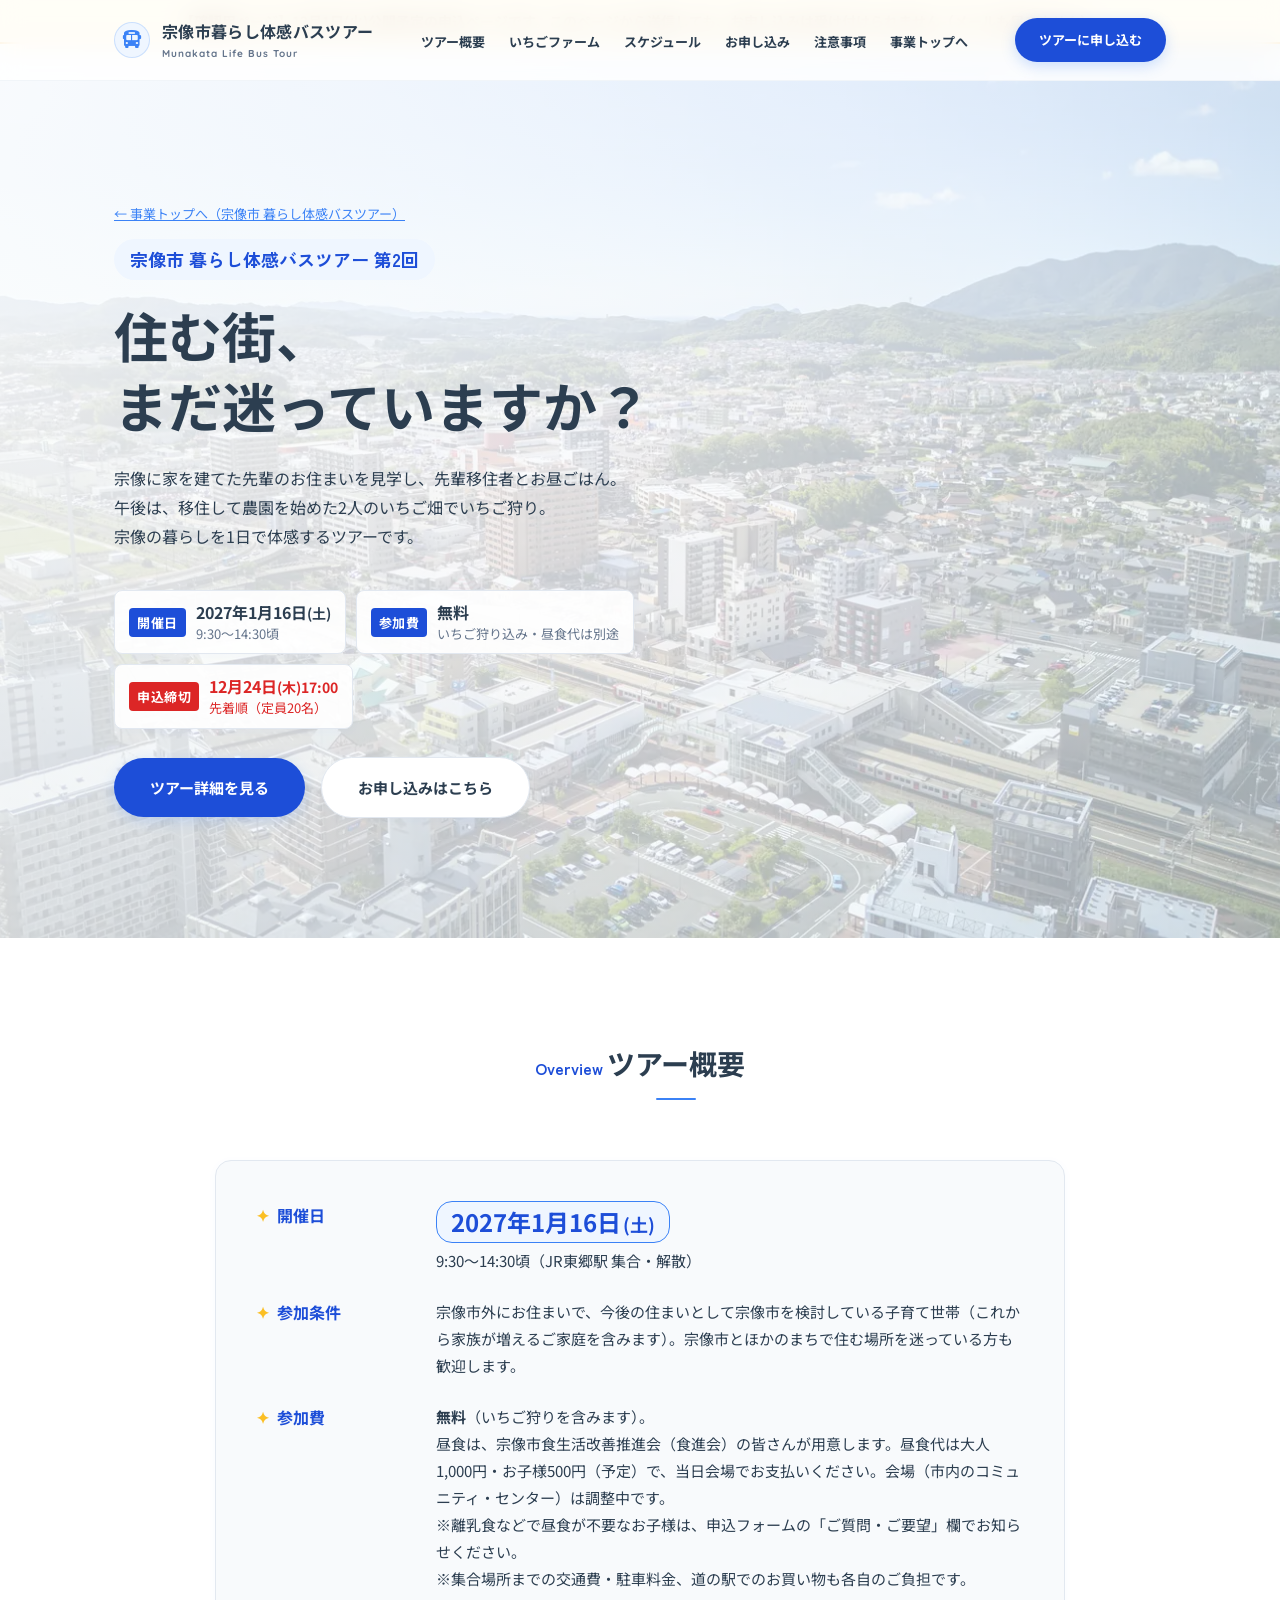
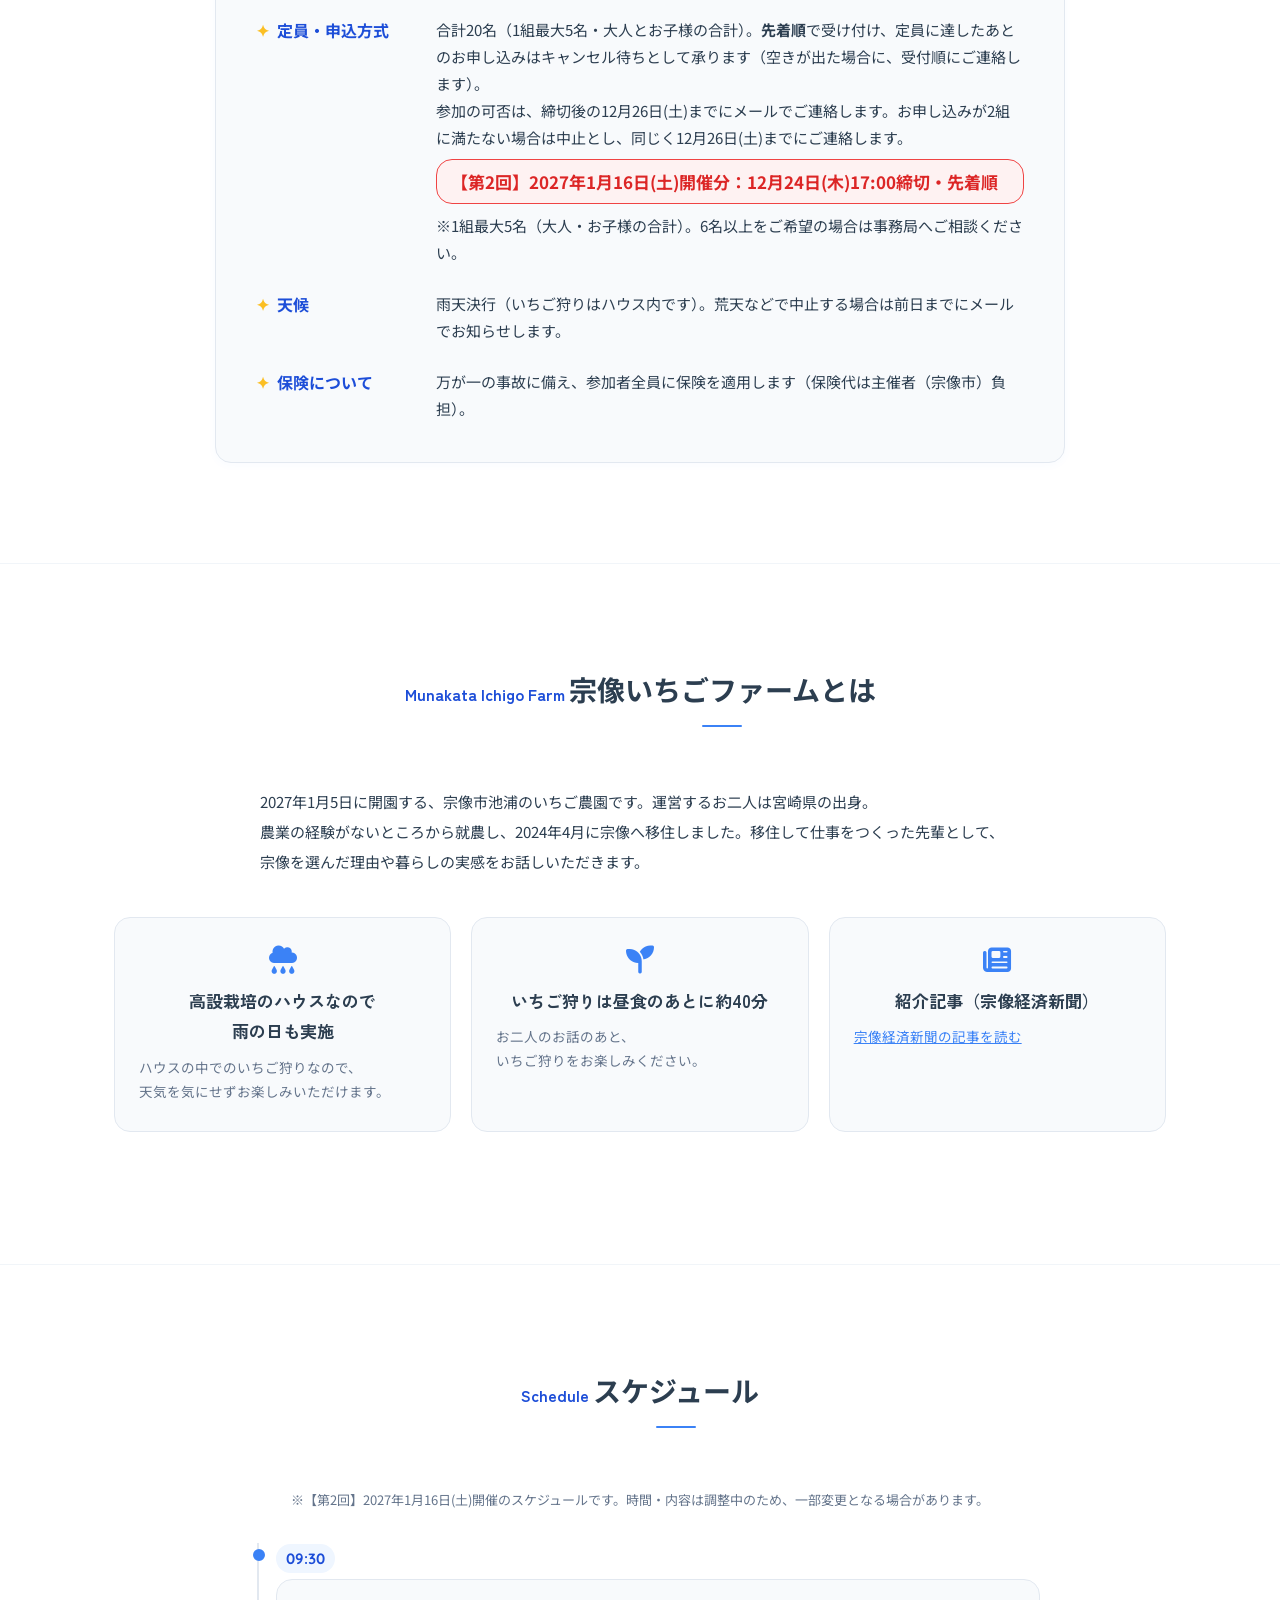
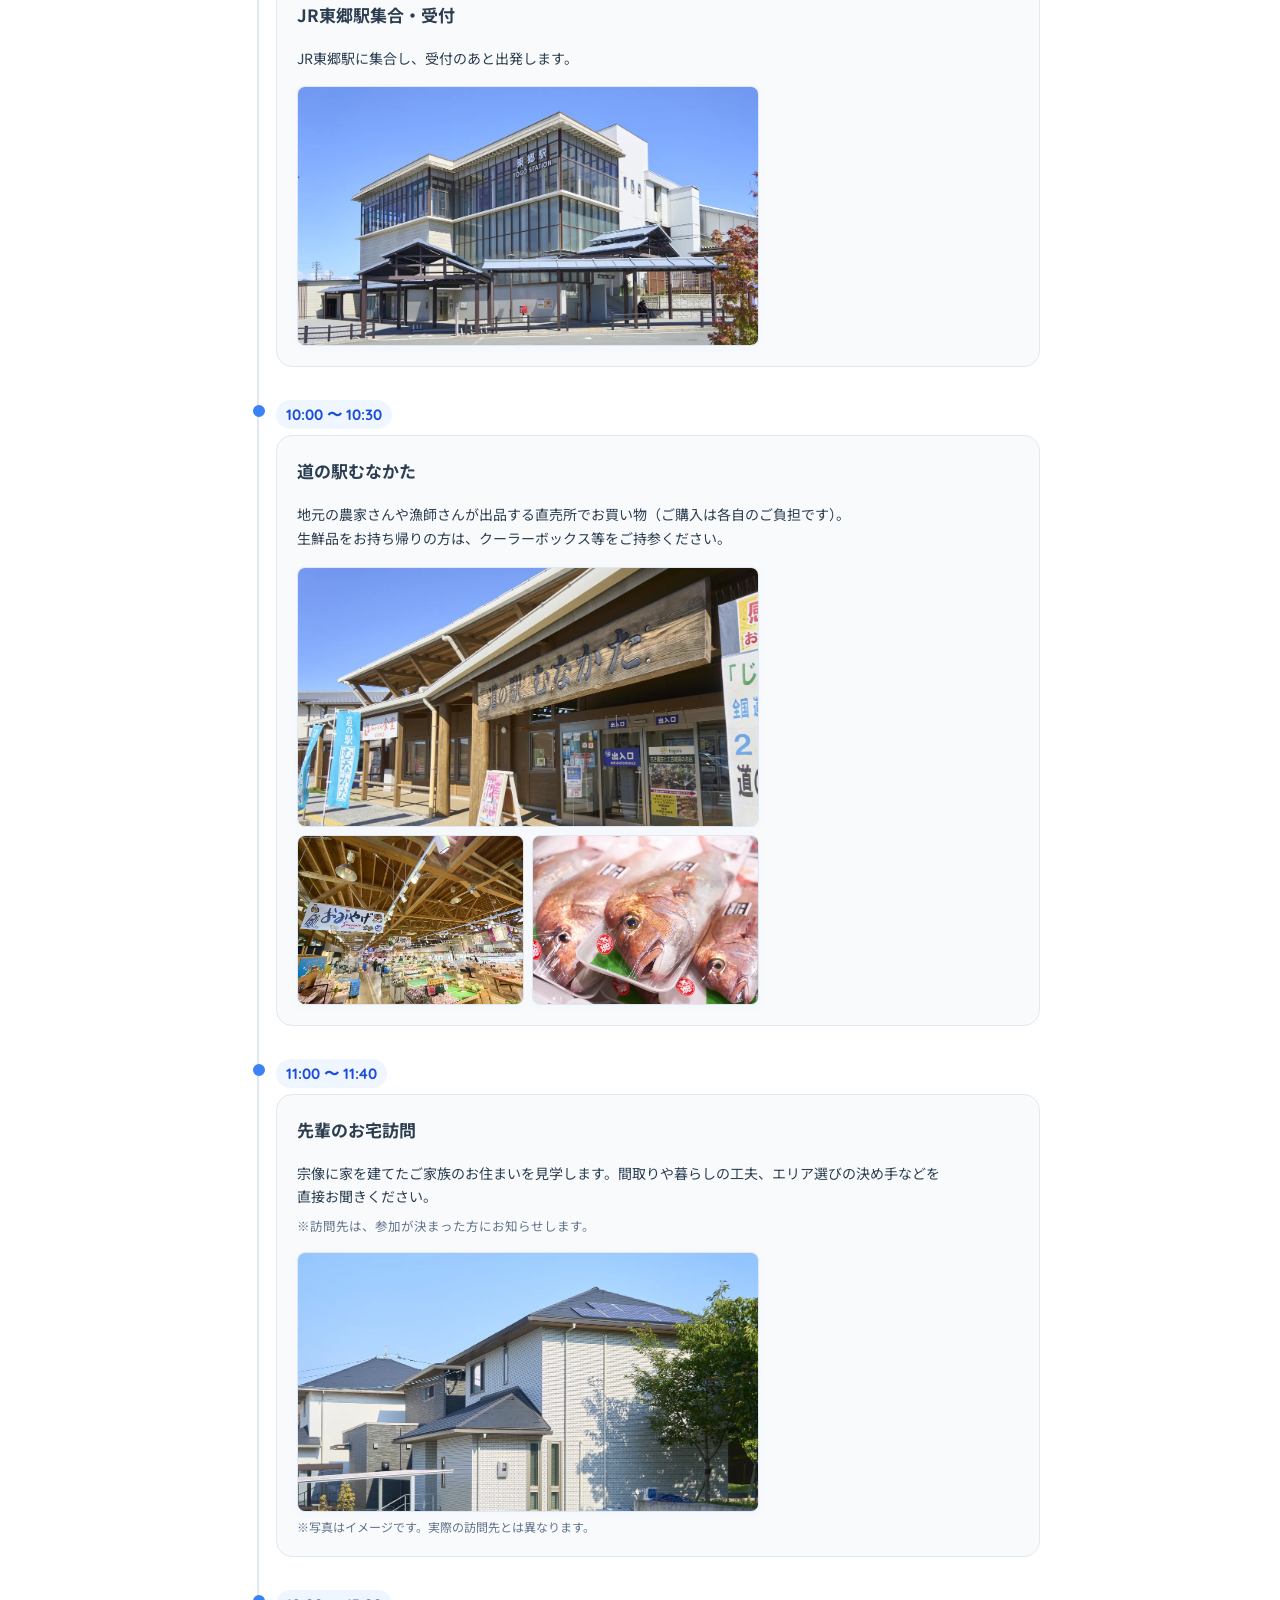
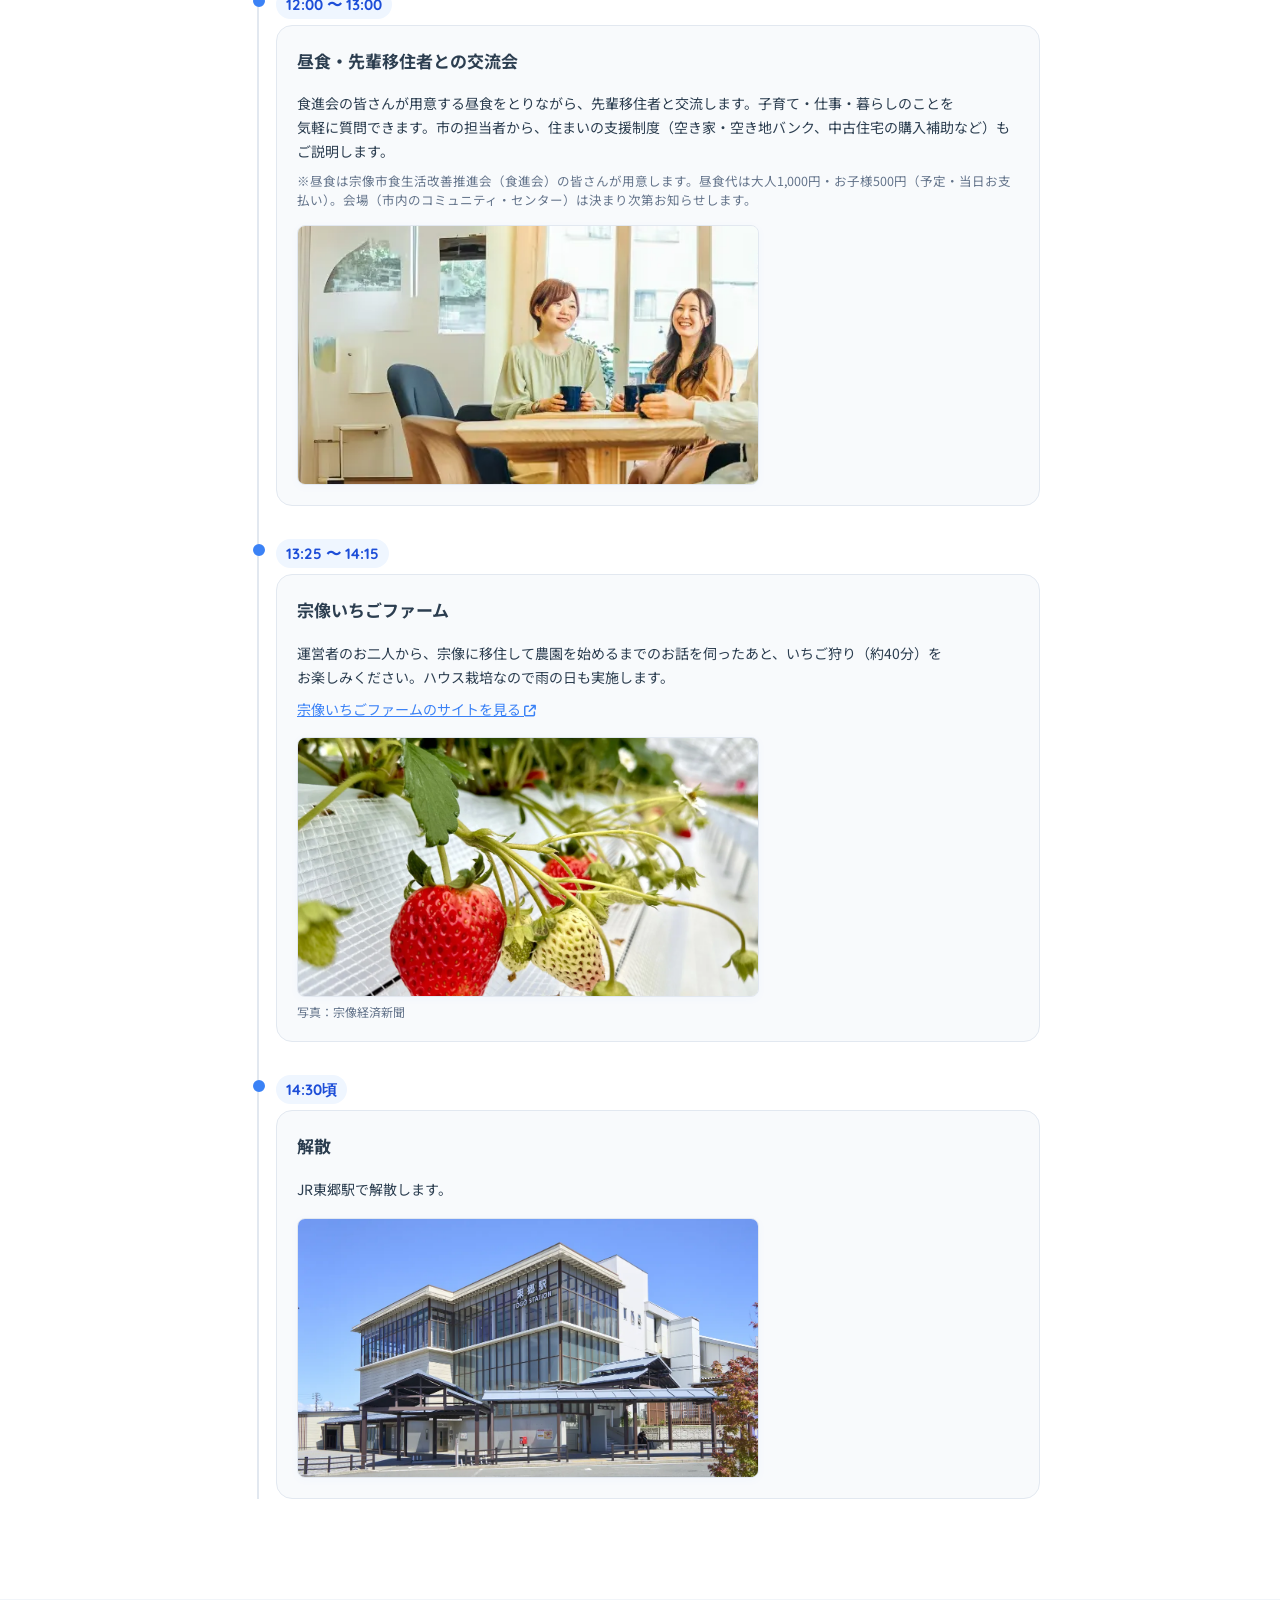
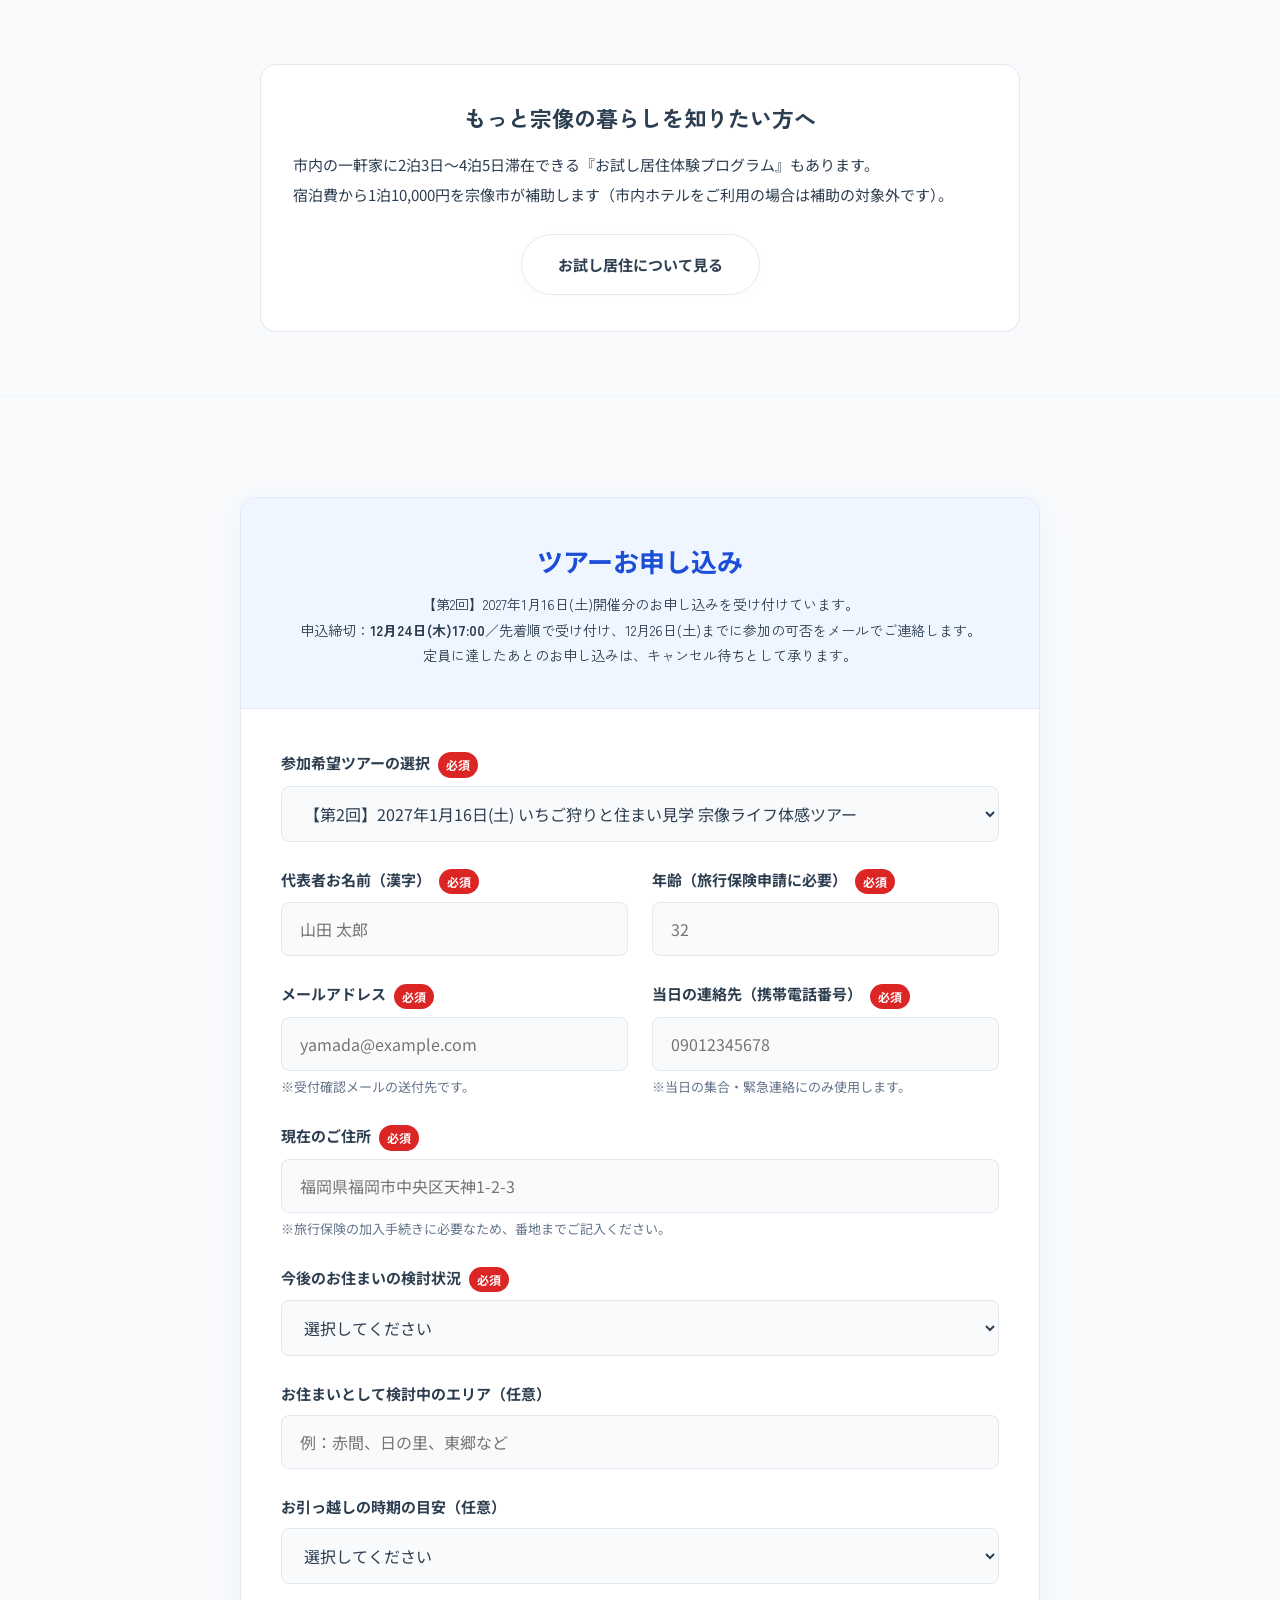
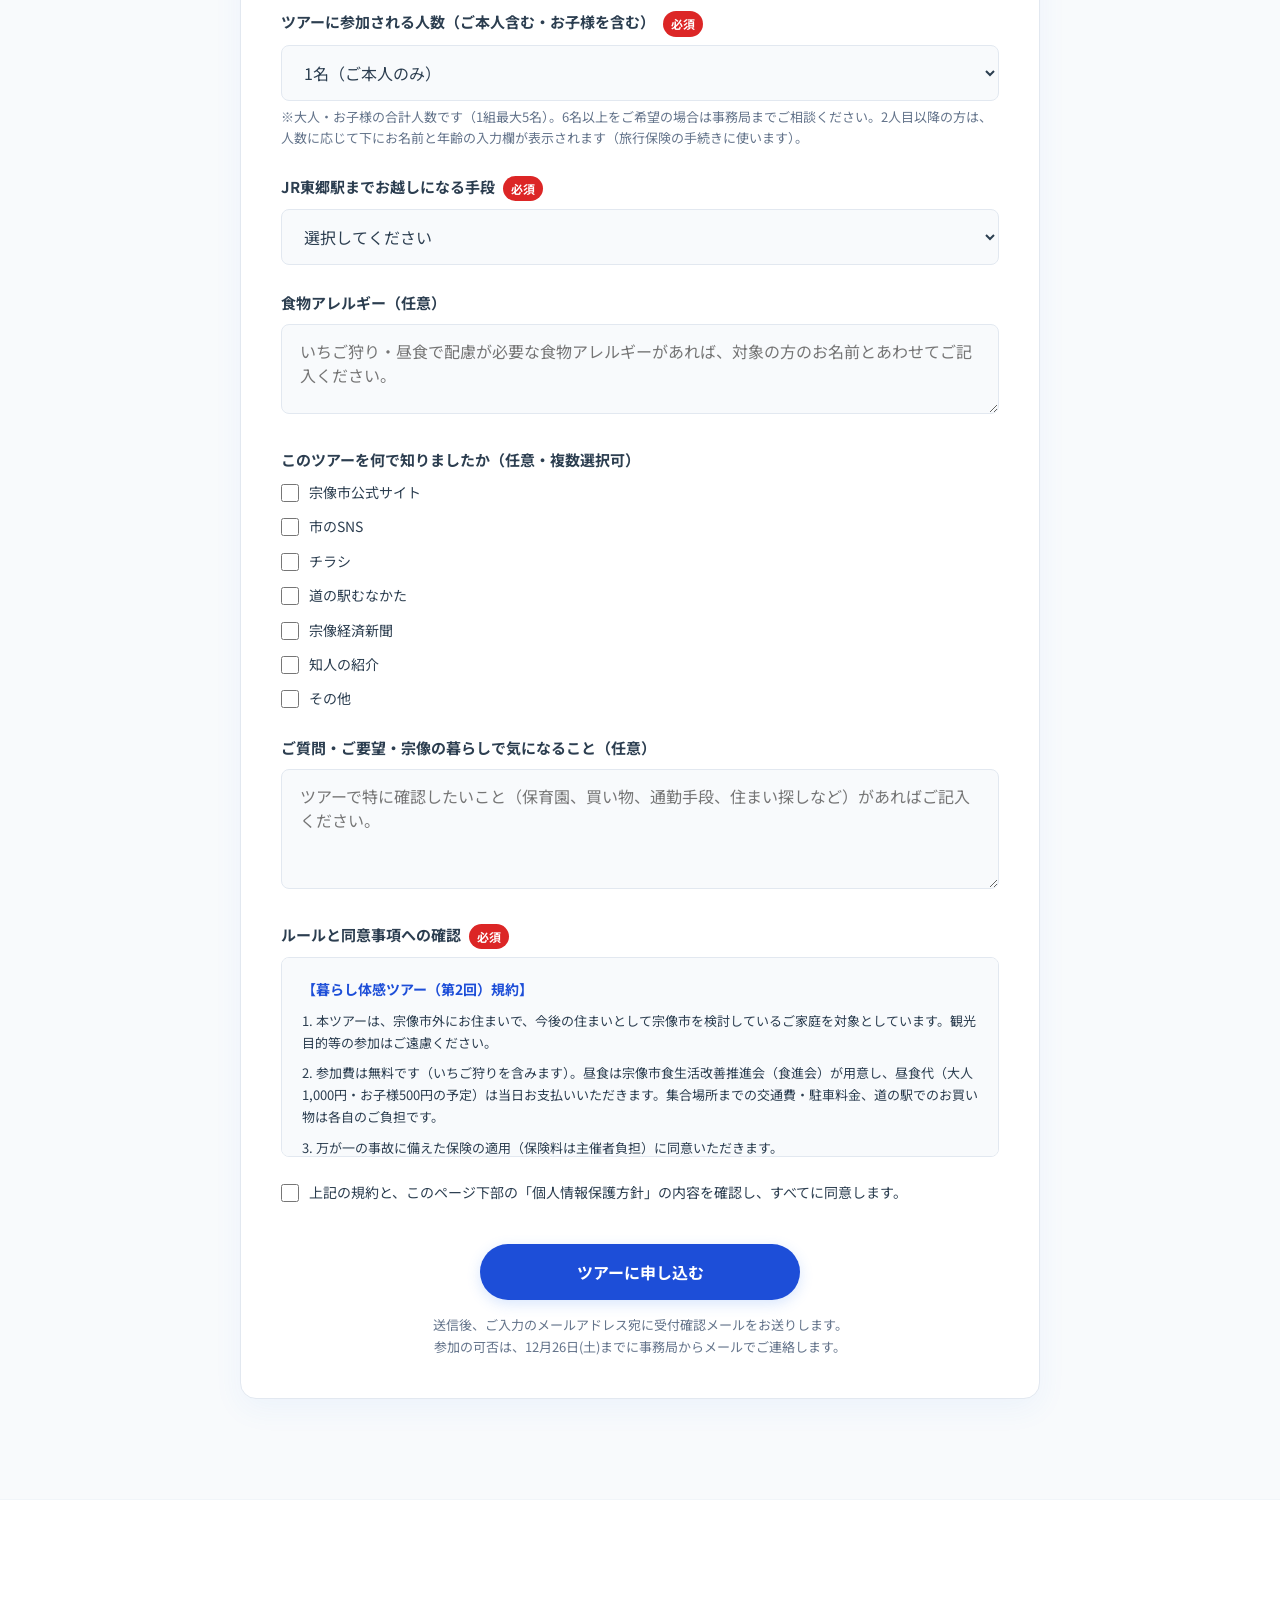
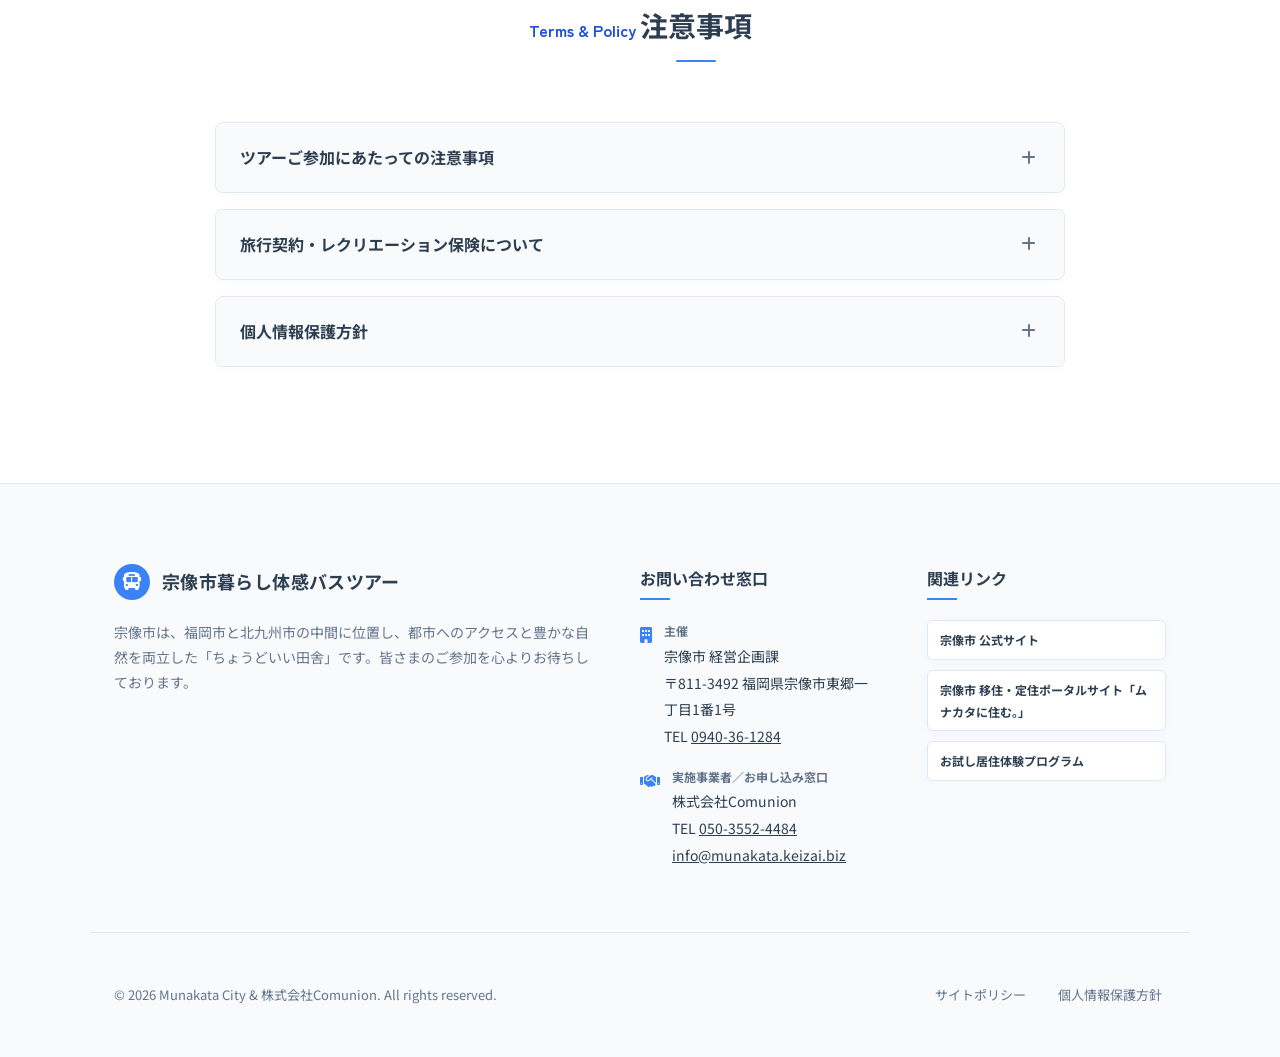
==== commit 73689f16: "確認用ページ：第2回の昼食を食進会案に（宗像市食生活改善推進会・大人1,000円／お子様500円の予定・当日払い・会場はコミセンで調整中）preview11 Co-Authored-By: Claud" ====
--- a/tour2-check-ad580e74/index.html
+++ b/tour2-check-ad580e74/index.html
@@ -7,7 +7,7 @@
   <meta name="viewport" content="width=device-width, initial-scale=1.0">
 
   <title>宗像市暮らし体感バスツアー 特設サイト｜第2回 1/16(土)開催・いちご狩り＆住まい見学・参加無料</title>
-  <meta name="description" content="2027年1月16日(土)開催『第2回 宗像市暮らし体感ツアー』の参加者を募集します（12月24日(木)17:00締切・先着順）。宗像に家を建てた先輩のお宅訪問、先輩移住者との昼食交流会、宗像いちごファームでのいちご狩り。参加無料（いちご狩り込み・昼食は調整中）。">
+  <meta name="description" content="2027年1月16日(土)開催『第2回 宗像市暮らし体感ツアー』の参加者を募集します（12月24日(木)17:00締切・先着順）。宗像に家を建てた先輩のお宅訪問、先輩移住者との昼食交流会、宗像いちごファームでのいちご狩り。参加無料（いちご狩り込み・昼食代は別途）。">
   <meta name="keywords" content="宗像市,移住,定住,バスツアー,暮らし体験,お試し居住,福岡県,移住支援,子育て世帯,いちご狩り,住まい見学,宗像いちごファーム">
 
   <!-- Google Search Console 所有権確認（削除しないこと） -->
@@ -20,7 +20,7 @@
   <meta property="og:type" content="website">
   <meta property="og:site_name" content="宗像市暮らし体感バスツアー">
   <meta property="og:title" content="宗像市暮らし体感バスツアー 特設サイト｜第2回 1/16(土)開催・いちご狩り＆住まい見学・参加無料">
-  <meta property="og:description" content="2027年1月16日(土)開催『第2回 宗像市暮らし体感ツアー』の参加者を募集します（12月24日(木)17:00締切・先着順）。宗像に家を建てた先輩のお宅訪問、先輩移住者との昼食交流会、宗像いちごファームでのいちご狩り。参加無料（いちご狩り込み・昼食は調整中）。">
+  <meta property="og:description" content="2027年1月16日(土)開催『第2回 宗像市暮らし体感ツアー』の参加者を募集します（12月24日(木)17:00締切・先着順）。宗像に家を建てた先輩のお宅訪問、先輩移住者との昼食交流会、宗像いちごファームでのいちご狩り。参加無料（いちご狩り込み・昼食代は別途）。">
   <meta property="og:url" content="https://iju-tour.munakatashi-otameshi-kyojyu.com/tour2/">
   <meta property="og:image" content="https://iju-tour.munakatashi-otameshi-kyojyu.com/assets/ogp.jpg">
   <meta property="og:image:width" content="1200">
@@ -33,7 +33,7 @@
     "@context": "https://schema.org",
     "@type": "Event",
     "name": "【第2回】いちご狩りと住まい見学 宗像ライフ体感ツアー",
-    "description": "今後の住まいとして福岡県宗像市を検討している子育て世帯向けの体感ツアー。宗像に家を建てた先輩のお宅訪問、先輩移住者との昼食交流会、宮崎県から移住して農業を始めた2人が営む「宗像いちごファーム」でのいちご狩り。参加無料（いちご狩り込み・昼食は調整中）・定員合計20名・先着順。",
+    "description": "今後の住まいとして福岡県宗像市を検討している子育て世帯向けの体感ツアー。宗像に家を建てた先輩のお宅訪問、先輩移住者との昼食交流会、宮崎県から移住して農業を始めた2人が営む「宗像いちごファーム」でのいちご狩り。参加無料（いちご狩り込み・昼食代は別途）・定員合計20名・先着順。",
     "url": "https://iju-tour.munakatashi-otameshi-kyojyu.com/tour2/",
     "image": "https://iju-tour.munakatashi-otameshi-kyojyu.com/assets/ogp.jpg",
     "startDate": "2027-01-16T09:30:00+09:00",
@@ -94,7 +94,7 @@
   <meta name="theme-color" content="#3b82f6">
 
   <!-- CSS -->
-  <link rel="stylesheet" href="./style.css?v=preview10">
+  <link rel="stylesheet" href="./style.css?v=preview11">
 
   <!-- FontAwesome for Icons -->
   <link rel="stylesheet" href="https://cdnjs.cloudflare.com/ajax/libs/font-awesome/6.4.0/css/all.min.css">
@@ -155,7 +155,7 @@
           </li>
           <li class="hero-fact">
             <span class="hero-fact-label">参加費</span>
-            <span class="hero-fact-value">無料<span class="hero-fact-note">いちご狩り込み・昼食は調整中</span></span>
+            <span class="hero-fact-value">無料<span class="hero-fact-note">いちご狩り込み・昼食代は別途</span></span>
           </li>
           <li class="hero-fact hero-fact-deadline">
             <span class="hero-fact-label">申込締切</span>
@@ -195,7 +195,8 @@
           <dt>参加費</dt>
           <dd>
             <strong>無料</strong>（いちご狩りを含みます）。<br>
-            昼食の内容・会場・費用は調整中です。決まり次第、このページと参加確定のご連絡でお知らせします。<br>
+            昼食は、宗像市食生活改善推進会（食進会）の皆さんが用意します。昼食代は大人1,000円・お子様500円（予定）で、当日会場でお支払いください。会場（市内のコミュニティ・センター）は調整中です。<br>
+            ※離乳食などで昼食が不要なお子様は、申込フォームの「ご質問・ご要望」欄でお知らせください。<br>
             ※集合場所までの交通費・駐車料金、道の駅でのお買い物も各自のご負担です。
           </dd>
           
@@ -331,8 +332,8 @@
               </div>
               <div class="timeline-body">
                 <p class="timeline-desc">
-                  <span class="phrase">昼食をとりながら、</span><span class="phrase">先輩移住者と交流します。</span><span class="phrase">子育て・仕事・暮らしのことを</span><span class="phrase">気軽に質問できます。</span><span class="phrase">市の担当者から、</span><span class="phrase">住まいの支援制度</span><span class="phrase">（空き家・空き地バンク、</span><span class="phrase">中古住宅の購入補助など）も</span><span class="phrase">ご説明します。</span><br>
-                  <small style="display: block; margin-top: 8px; color: var(--text-light); line-height: 1.5; font-size: 1.25rem;">※昼食の内容・会場・費用は調整中です。決まり次第、このページと参加確定のご連絡でお知らせします。</small>
+                  <span class="phrase">食進会の皆さんが用意する</span><span class="phrase">昼食をとりながら、</span><span class="phrase">先輩移住者と交流します。</span><span class="phrase">子育て・仕事・暮らしのことを</span><span class="phrase">気軽に質問できます。</span><span class="phrase">市の担当者から、</span><span class="phrase">住まいの支援制度</span><span class="phrase">（空き家・空き地バンク、</span><span class="phrase">中古住宅の購入補助など）も</span><span class="phrase">ご説明します。</span><br>
+                  <small style="display: block; margin-top: 8px; color: var(--text-light); line-height: 1.5; font-size: 1.25rem;">※昼食は宗像市食生活改善推進会（食進会）の皆さんが用意します。昼食代は大人1,000円・お子様500円（予定・当日お支払い）。会場（市内のコミュニティ・センター）は決まり次第お知らせします。</small>
                 </p>
                 <div class="timeline-img-wrap"><img src="../assets/iju_discussion.webp" alt="先輩移住者との交流会の様子" loading="lazy" decoding="async"></div>
               </div>
@@ -946,7 +947,7 @@
             <div class="form-agreement-box">
               <h5>【暮らし体感ツアー（第2回）規約】</h5>
               <p>1. 本ツアーは、宗像市外にお住まいで、今後の住まいとして宗像市を検討しているご家庭を対象としています。観光目的等の参加はご遠慮ください。</p>
-              <p>2. 参加費は無料です（いちご狩りを含みます）。昼食の内容・会場・費用は調整中です（決まり次第お知らせします）。集合場所までの交通費・駐車料金、道の駅でのお買い物は各自のご負担です。</p>
+              <p>2. 参加費は無料です（いちご狩りを含みます）。昼食は宗像市食生活改善推進会（食進会）が用意し、昼食代（大人1,000円・お子様500円の予定）は当日お支払いいただきます。集合場所までの交通費・駐車料金、道の駅でのお買い物は各自のご負担です。</p>
               <p>3. 万が一の事故に備えた保険の適用（保険料は主催者負担）に同意いただきます。</p>
               <p>4. ツアー中に撮影した写真・ビデオ映像・音声等を、印刷物（市の広報、新聞など）、テレビ等の既存のメディアおよびインターネットを使った情報発信のために、宗像市や運営事業者が掲載または使用することがあります。掲載にあたりましては、個人情報の取扱いに十分配慮いたします（顔と名前が一致しないように配慮するなど）。ご提供いただいた個人情報は、厳重に管理し、事業目的の範囲内で適正に取扱い、それ以外には利用しません。</p>
               <p>5. 訪問先のお住まいの写真や場所を、SNS等に掲載しないでください。</p>
@@ -1022,7 +1023,7 @@
                 <li>※ツアー中に撮影した写真・映像は、市の広報等に使用することがあります（個人情報の取扱いに配慮します）。</li>
                 <li>※訪問先のお住まいの写真や場所を、SNS等に掲載しないでください。</li>
                 <li>※参加が決まった方のお名前と世帯人数を、今回のツアーにご協力いただくハウスメーカー等にお知らせします。</li>
-                <li>※昼食の内容・会場・費用は調整中です。決まり次第、このページと参加確定のご連絡でお知らせします。</li>
+                <li>※昼食は宗像市食生活改善推進会（食進会）が用意します。昼食代は大人1,000円・お子様500円（予定）で、当日会場でお支払いください。会場（市内のコミュニティ・センター）は決まり次第お知らせします。離乳食などで昼食が不要なお子様は「ご質問・ご要望」欄でお知らせください。</li>
                 <li>※専用の駐車場はありません。お車でお越しの方は、JR東郷駅周辺の有料駐車場をご利用ください（駐車料金は各自のご負担です）。</li>
                 <li>※いちご狩り・昼食の食物アレルギーは、申込時にご記入ください。</li>
                 <li>※健康上のご配慮が必要な方は、お申し込み時の「ご質問・ご要望」欄にてお知らせください。</li>
@@ -1183,6 +1184,6 @@
       } catch (e) { /* UIの補助機能のため、失敗しても本体の動作は継続する */ }
     })();
   </script>
-  <script src="./app.js?v=preview10"></script>
+  <script src="./app.js?v=preview11"></script>
 </body>
 </html>
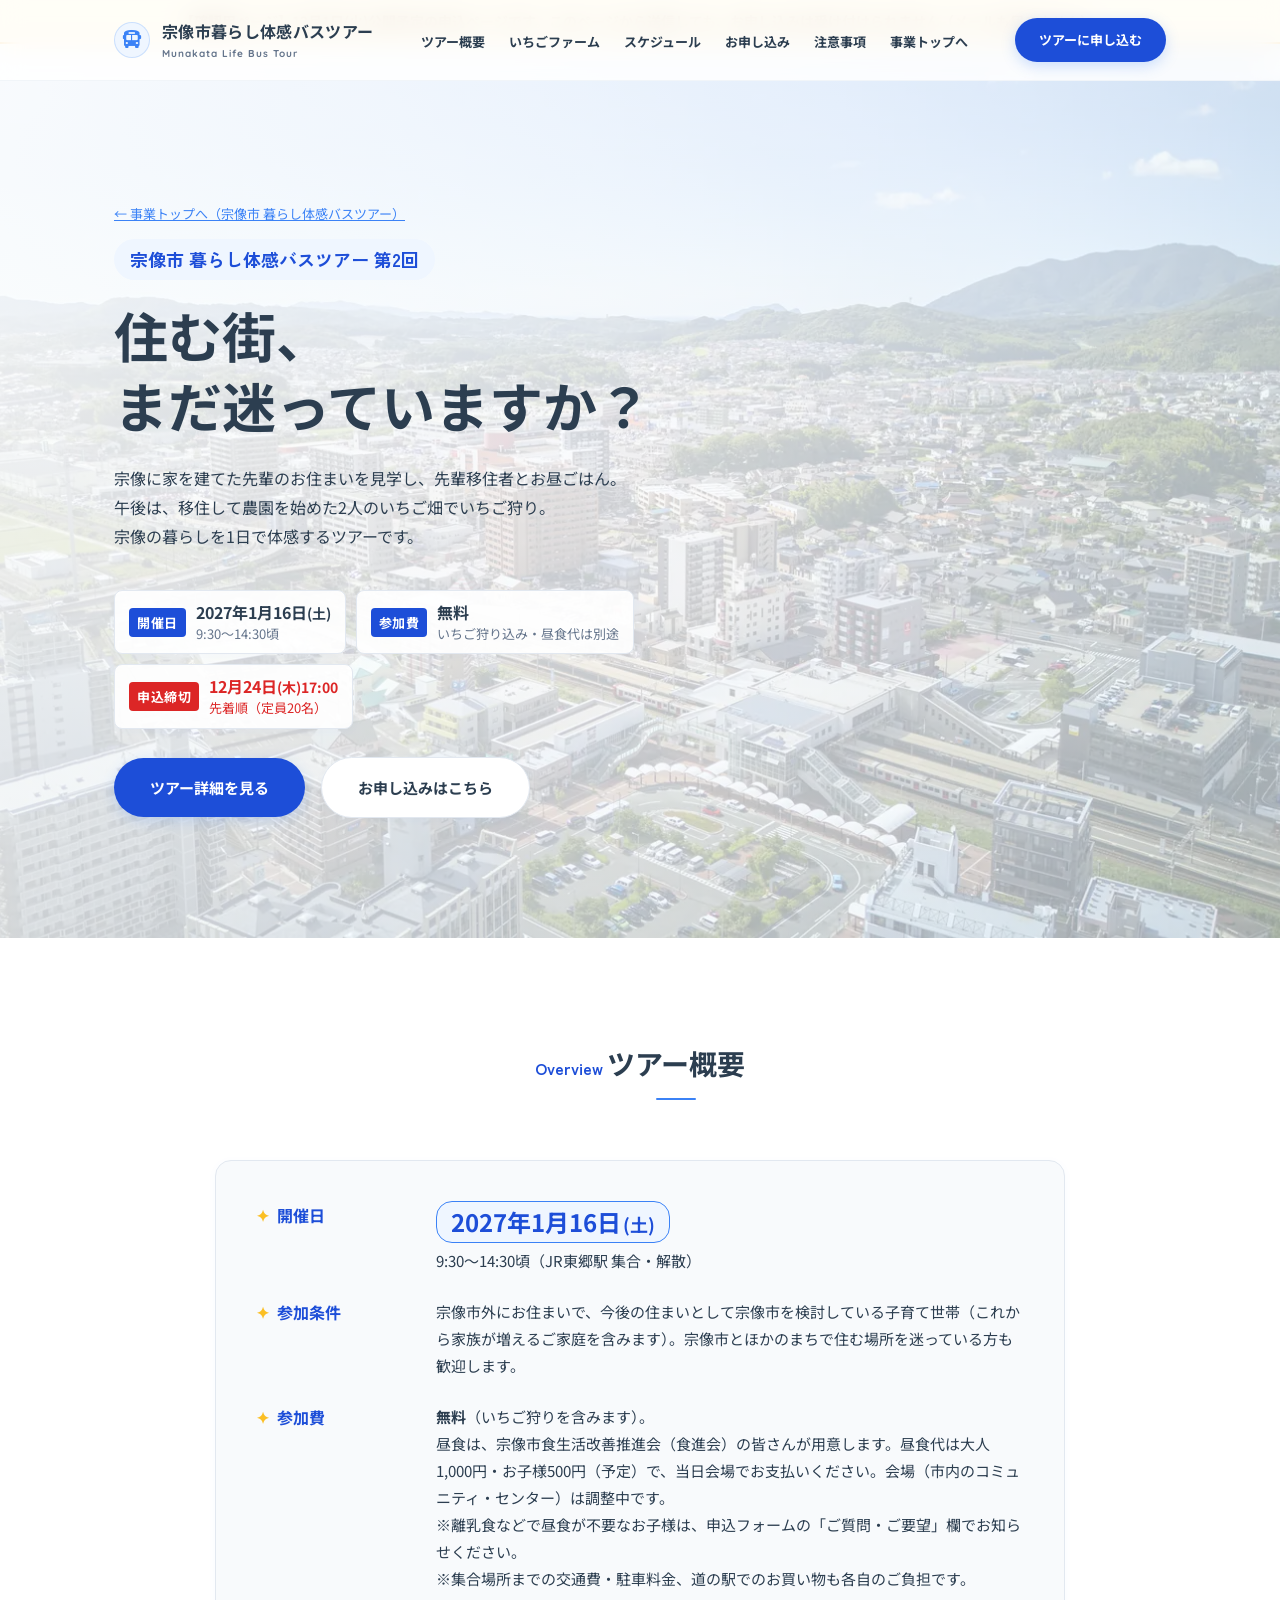
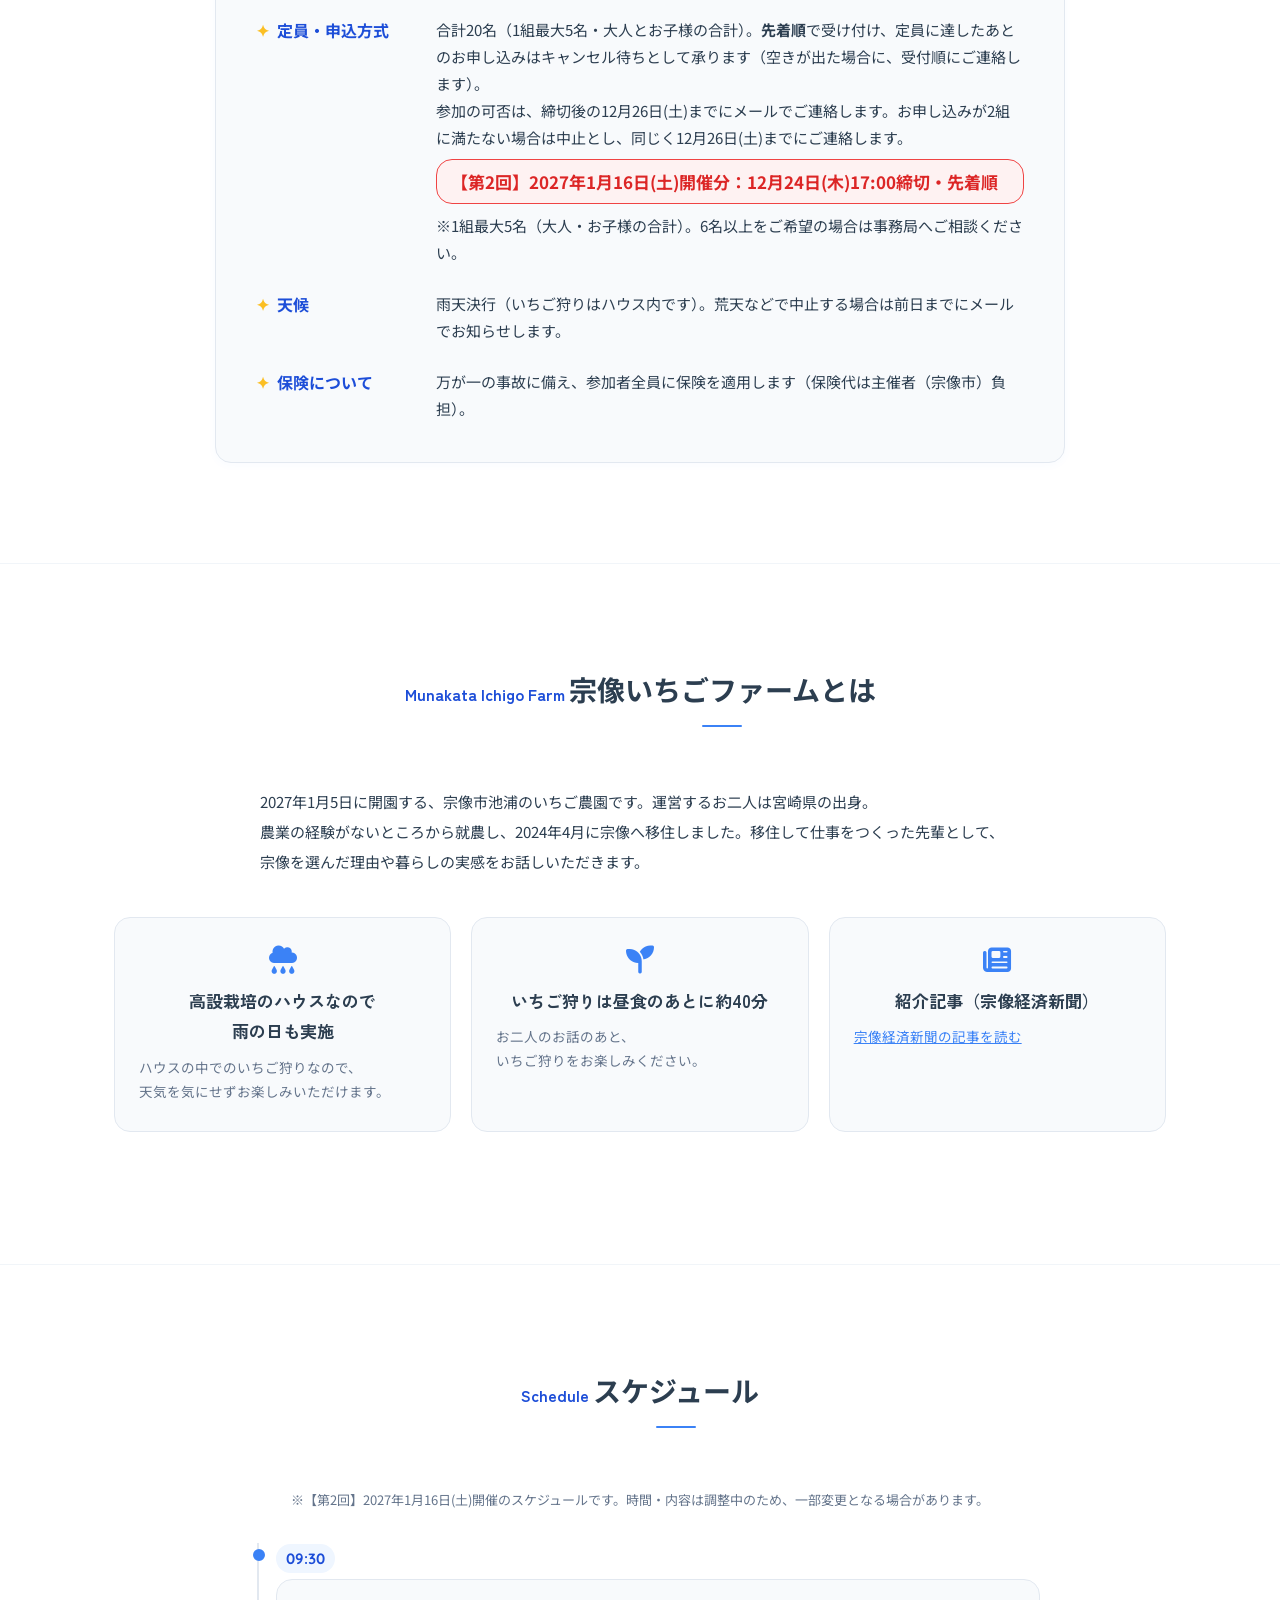
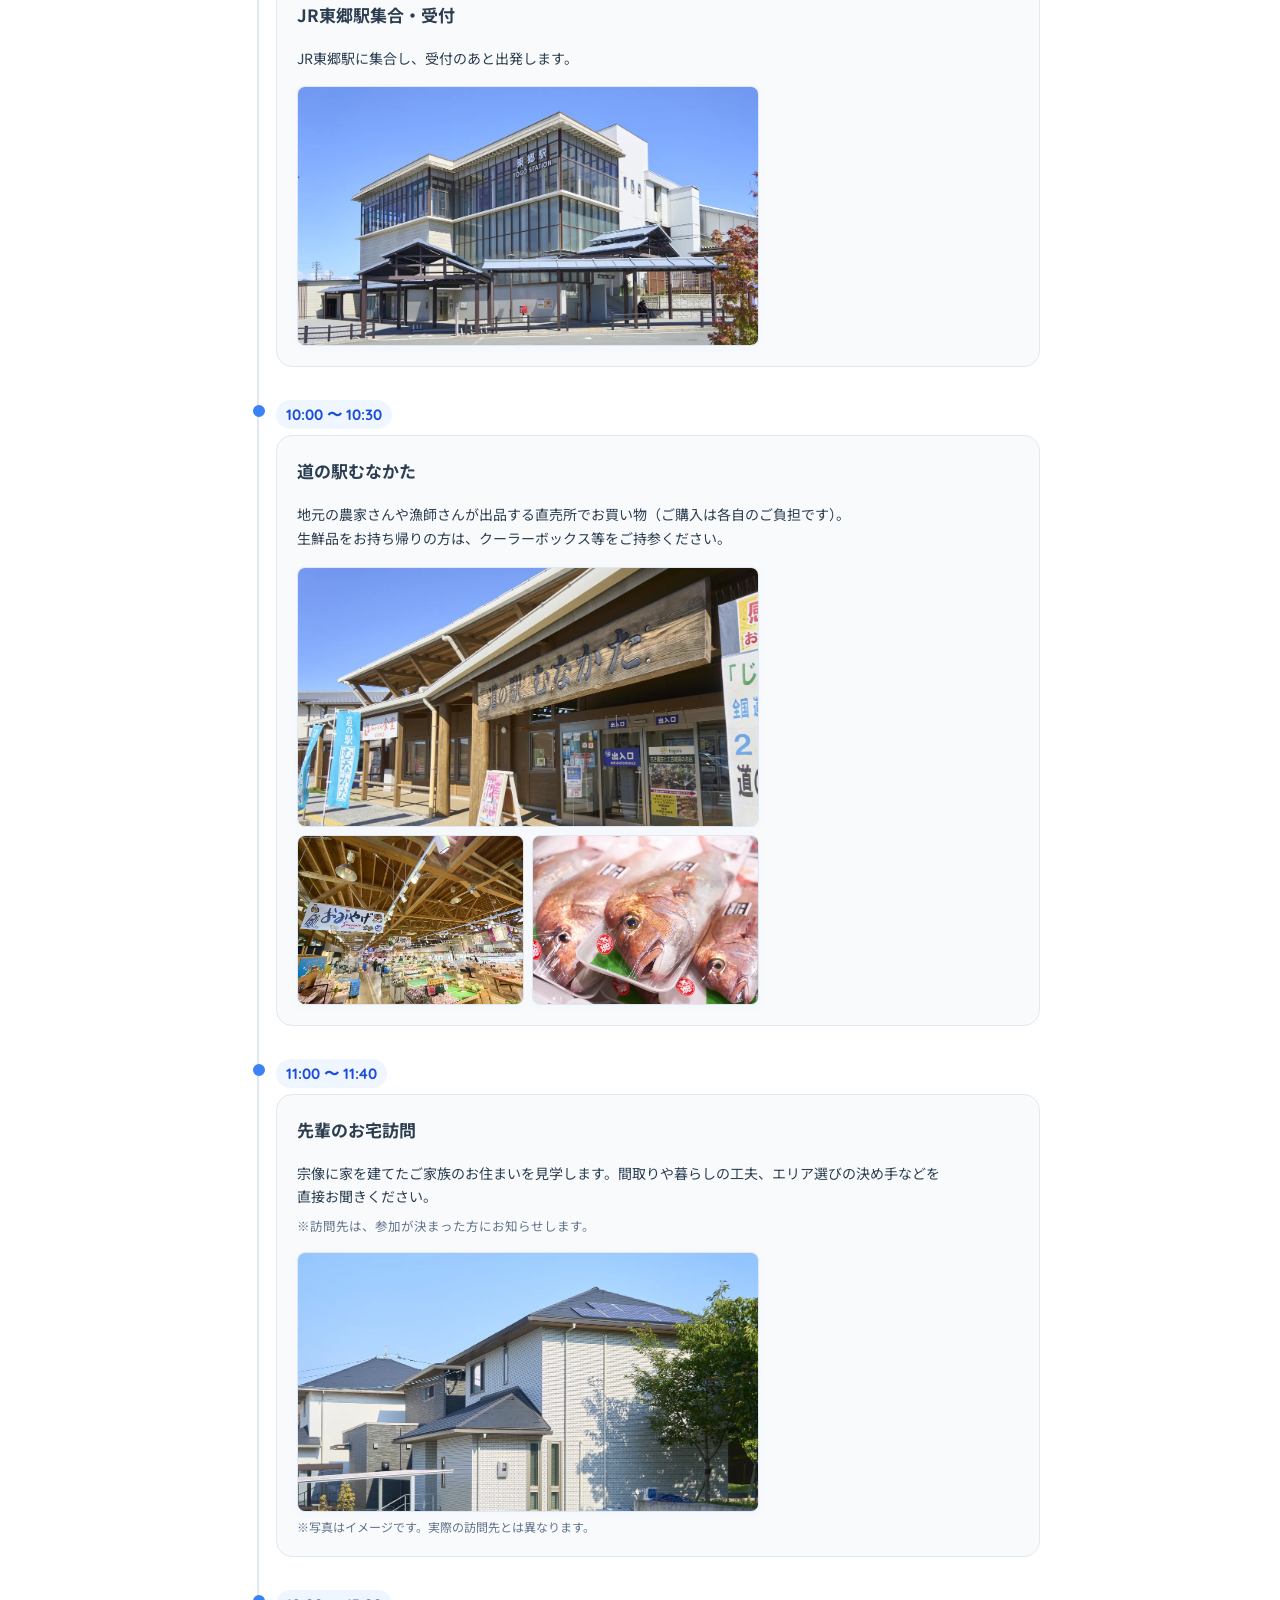
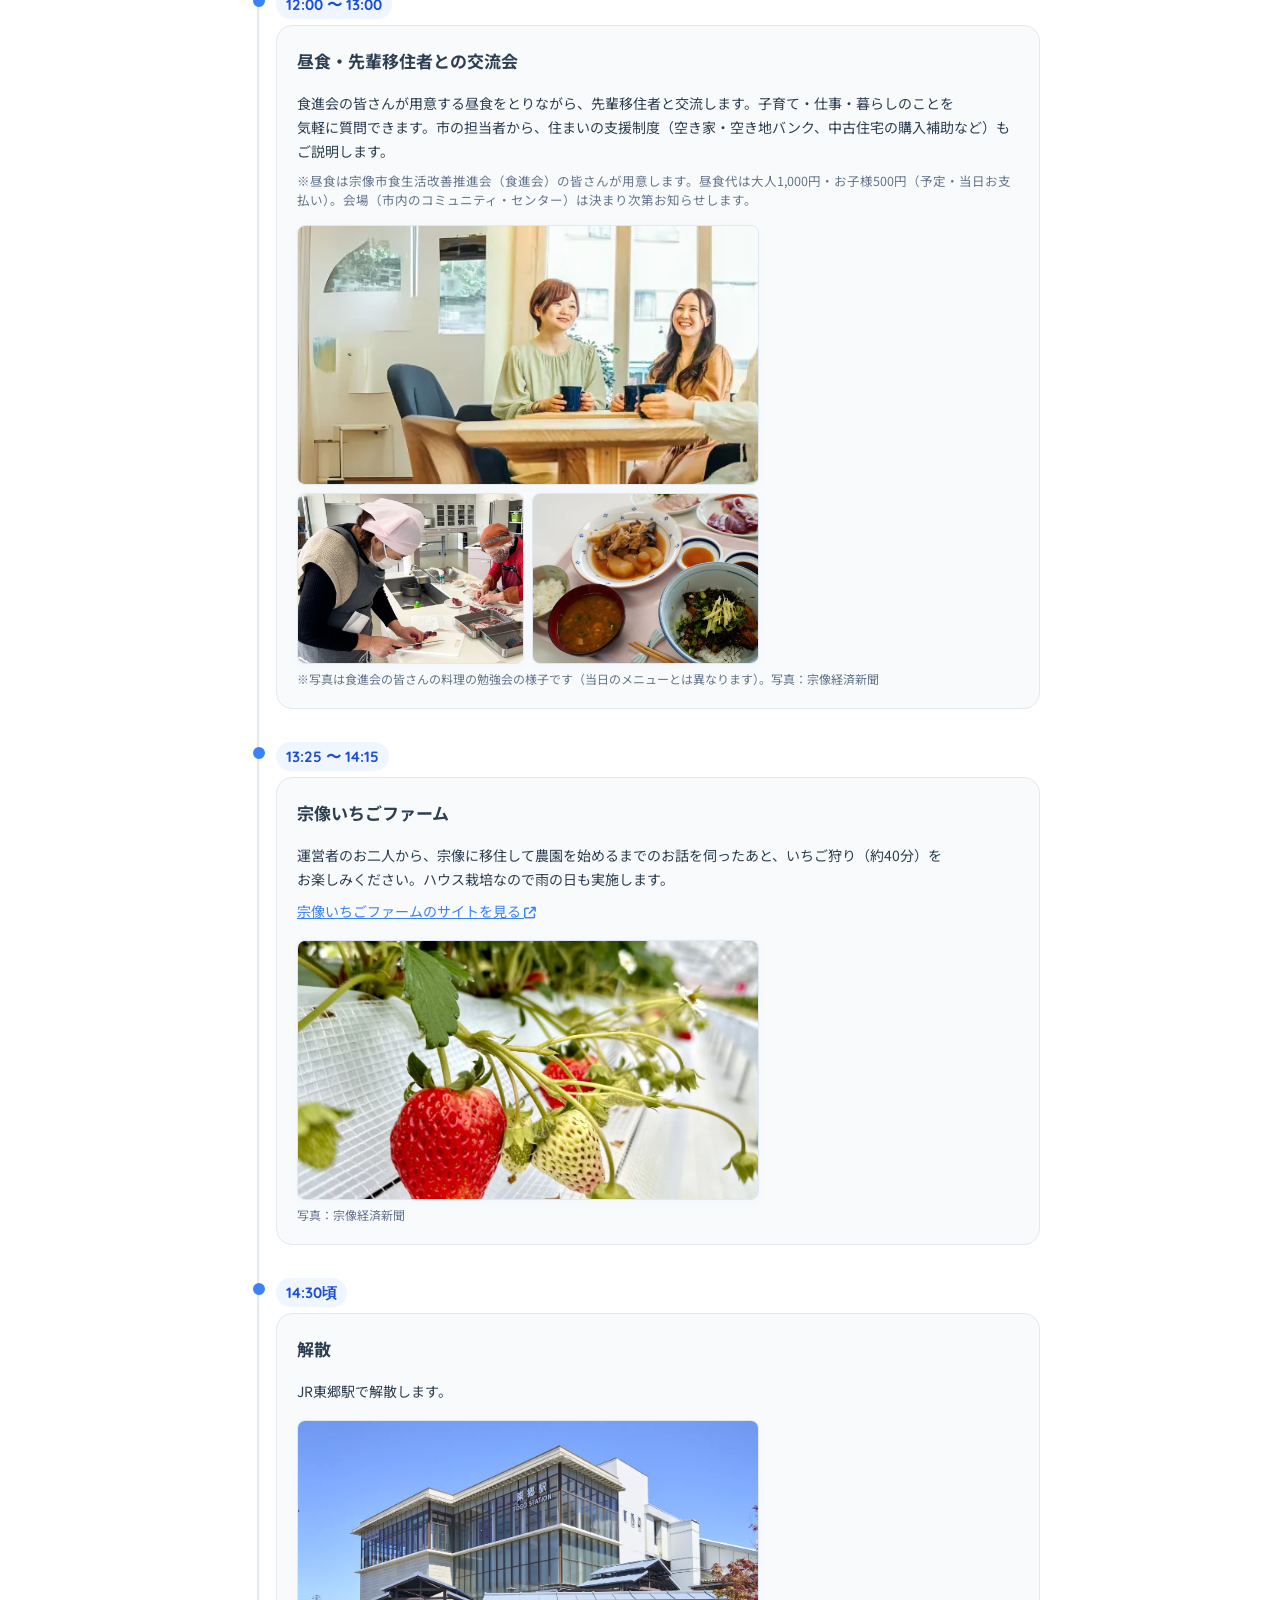
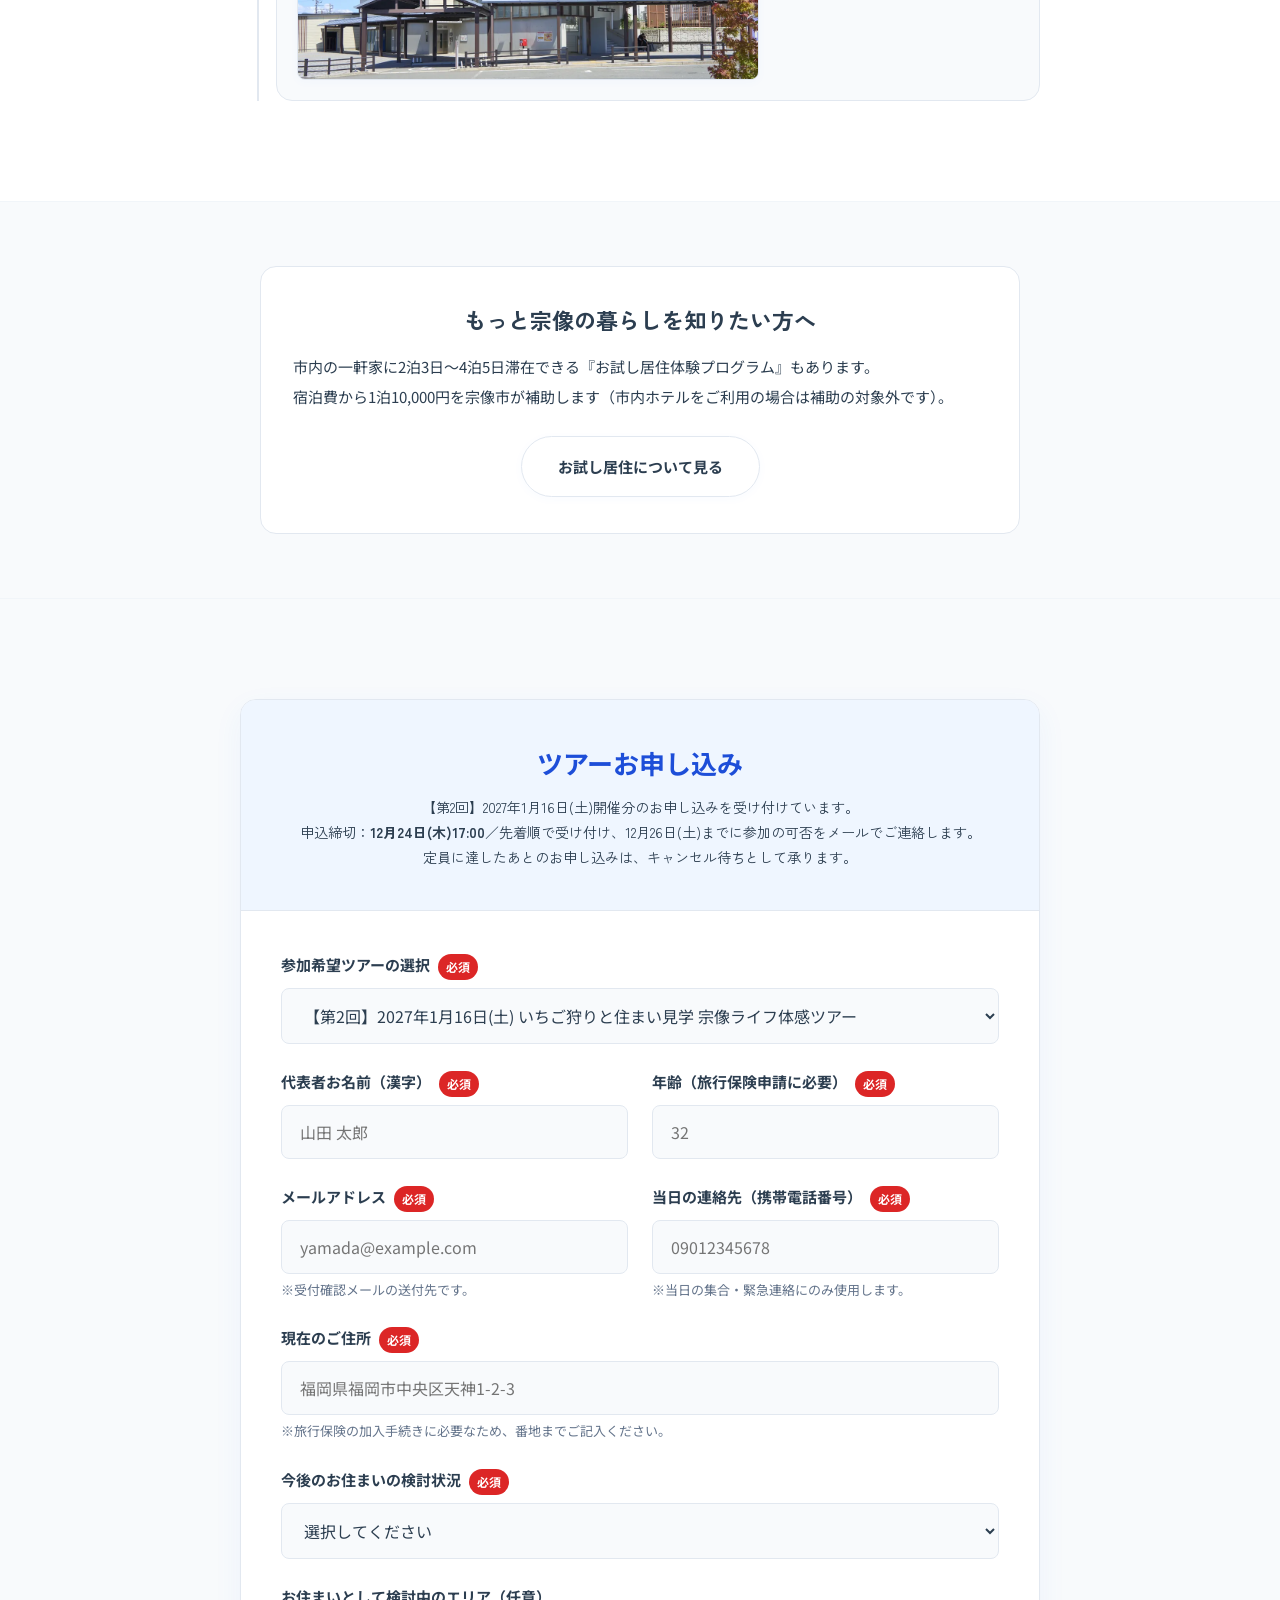
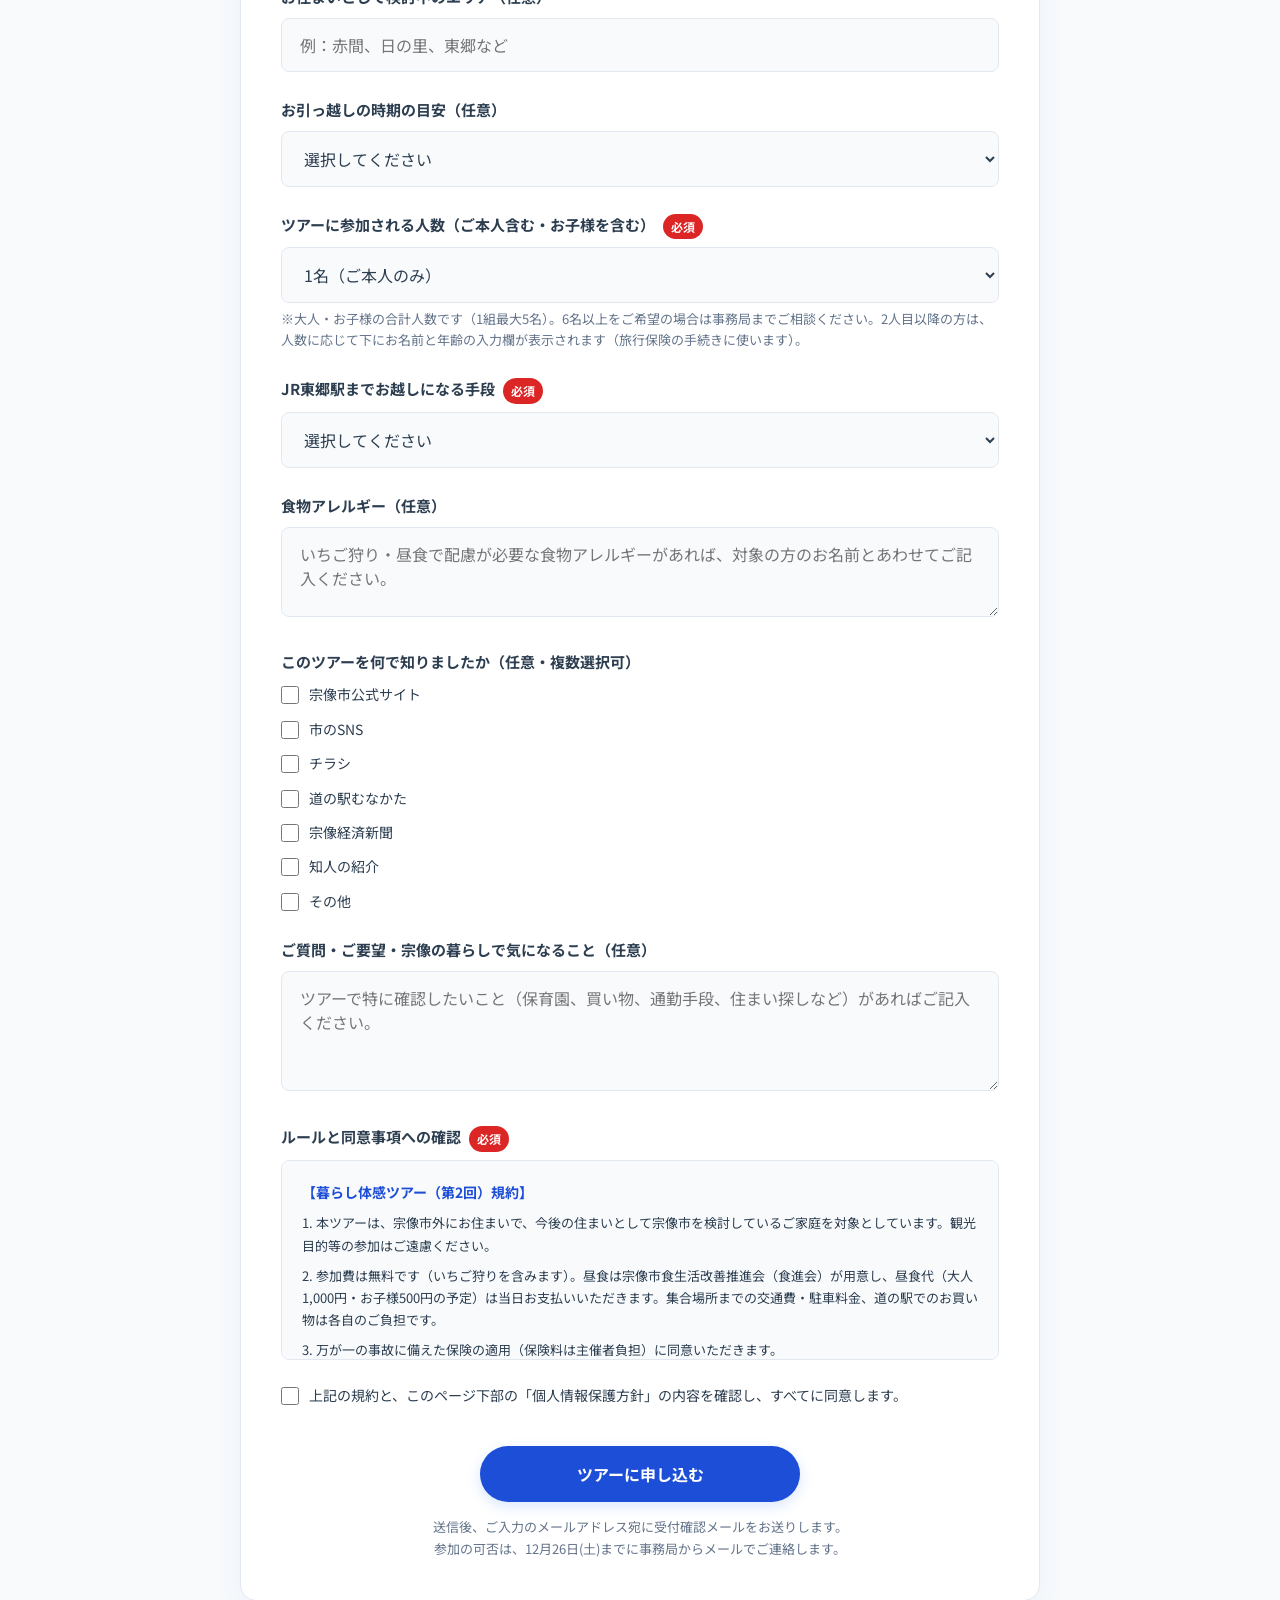
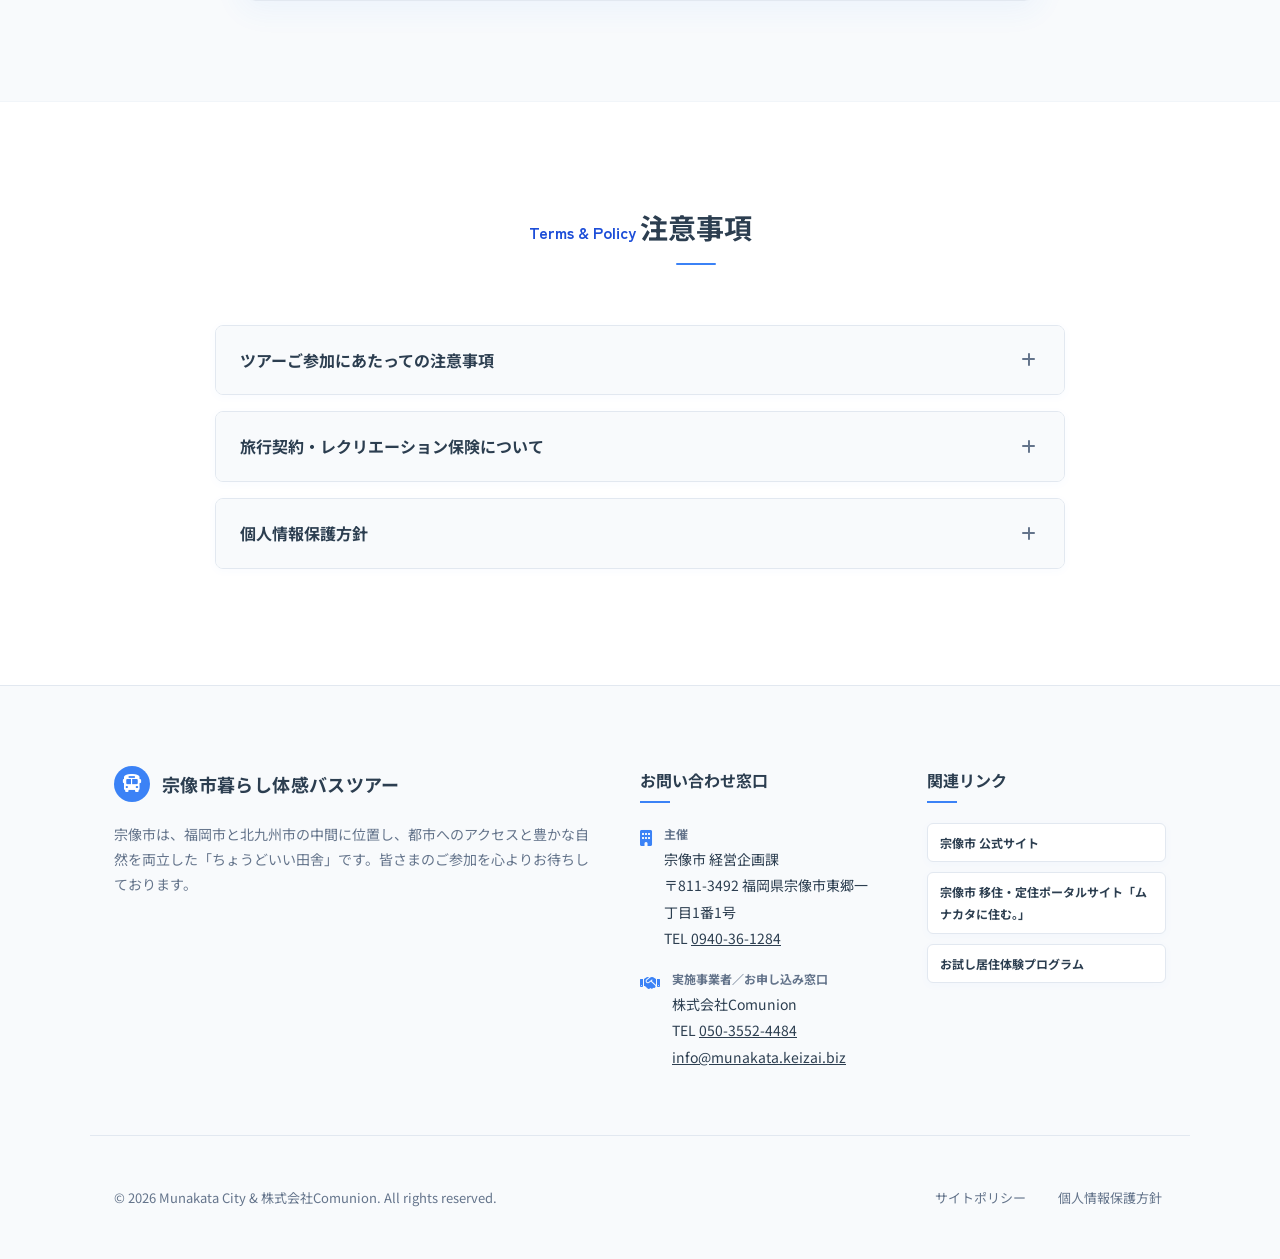
==== commit 08c2f7fe: "確認用ページ：12:00の行程に食進会の写真2枚（調理の様子・料理）と注記（写真：宗像経済新聞「むなびと#14」）preview12 Co-Authored-By: Claude Opus 5.5 <" ====
--- a/tour2-check-ad580e74/index.html
+++ b/tour2-check-ad580e74/index.html
@@ -94,7 +94,7 @@
   <meta name="theme-color" content="#3b82f6">
 
   <!-- CSS -->
-  <link rel="stylesheet" href="./style.css?v=preview11">
+  <link rel="stylesheet" href="./style.css?v=preview12">
 
   <!-- FontAwesome for Icons -->
   <link rel="stylesheet" href="https://cdnjs.cloudflare.com/ajax/libs/font-awesome/6.4.0/css/all.min.css">
@@ -336,6 +336,11 @@
                   <small style="display: block; margin-top: 8px; color: var(--text-light); line-height: 1.5; font-size: 1.25rem;">※昼食は宗像市食生活改善推進会（食進会）の皆さんが用意します。昼食代は大人1,000円・お子様500円（予定・当日お支払い）。会場（市内のコミュニティ・センター）は決まり次第お知らせします。</small>
                 </p>
                 <div class="timeline-img-wrap"><img src="../assets/iju_discussion.webp" alt="先輩移住者との交流会の様子" loading="lazy" decoding="async"></div>
+                <div class="timeline-img-pair">
+                  <div class="timeline-img-wrap"><img src="../assets/tour2_shokushin_cooking.webp" alt="調理室で魚料理をつくる食進会の皆さん" width="800" height="600" loading="lazy" decoding="async"></div>
+                  <div class="timeline-img-wrap"><img src="../assets/tour2_shokushin_meal.webp" alt="食進会の皆さんがつくった魚料理（ブリの照り焼き丼・ブリ大根・みそ汁など）" width="800" height="600" loading="lazy" decoding="async"></div>
+                </div>
+                <small style="display: block; margin-top: 6px; color: var(--text-light); line-height: 1.5; font-size: 1.2rem;"><span class="phrase">※写真は食進会の皆さんの</span><span class="phrase">料理の勉強会の様子です</span><span class="phrase">（当日のメニューとは異なります）。</span><span class="phrase">写真：宗像経済新聞</span></small>
               </div>
             </div>
           </div>
@@ -1184,6 +1189,6 @@
       } catch (e) { /* UIの補助機能のため、失敗しても本体の動作は継続する */ }
     })();
   </script>
-  <script src="./app.js?v=preview11"></script>
+  <script src="./app.js?v=preview12"></script>
 </body>
 </html>
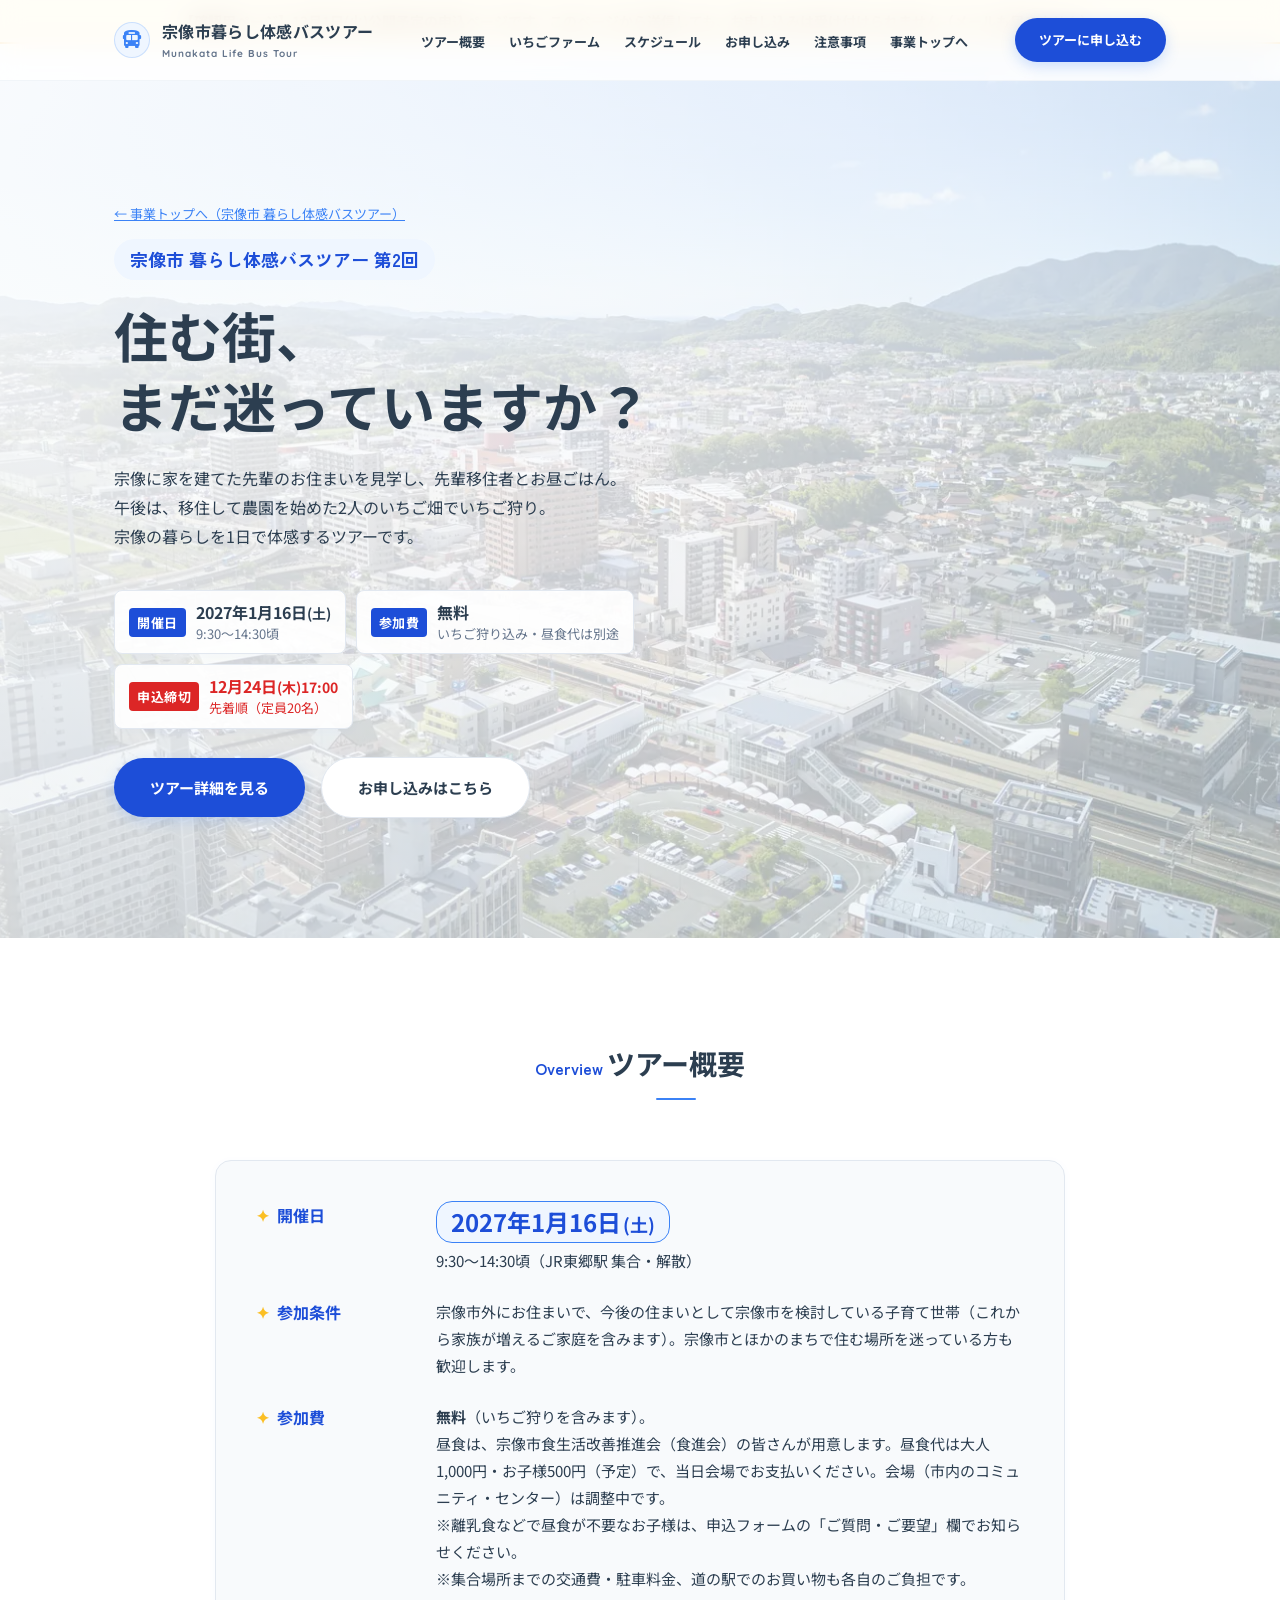
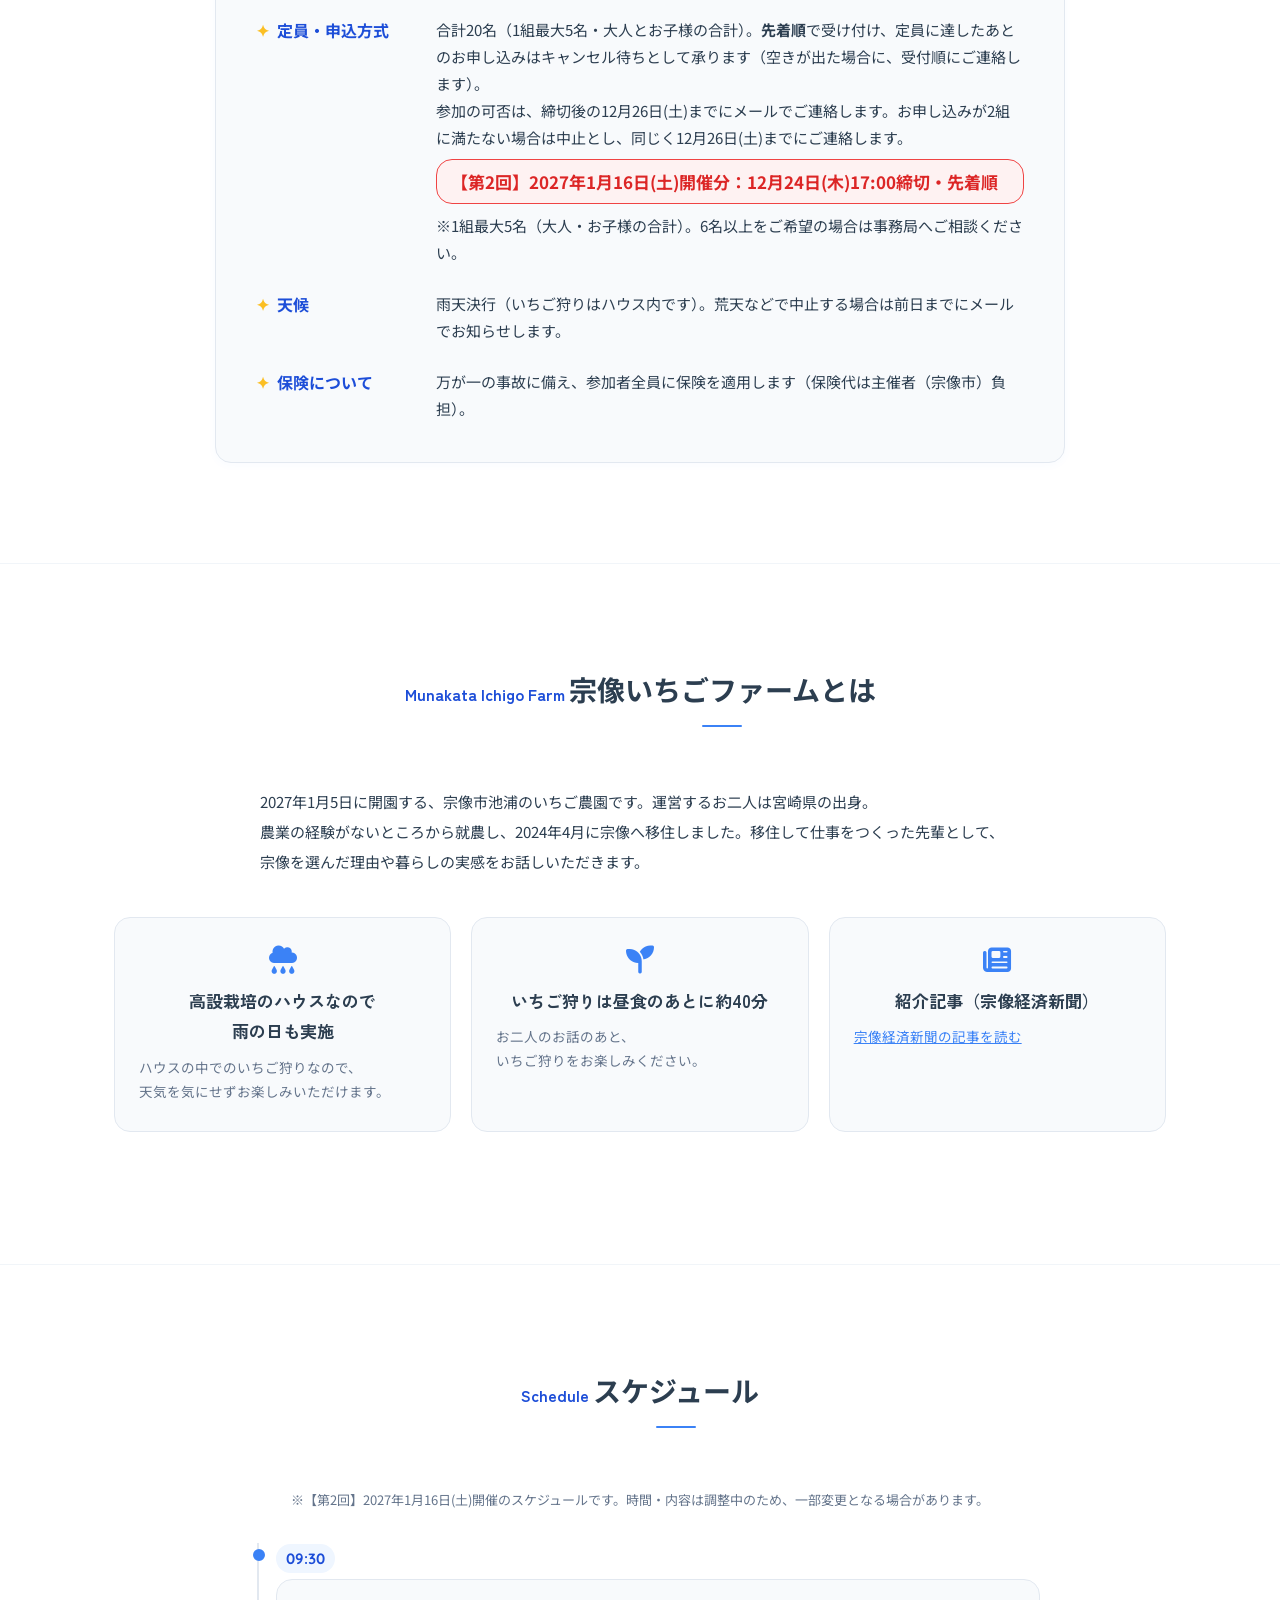
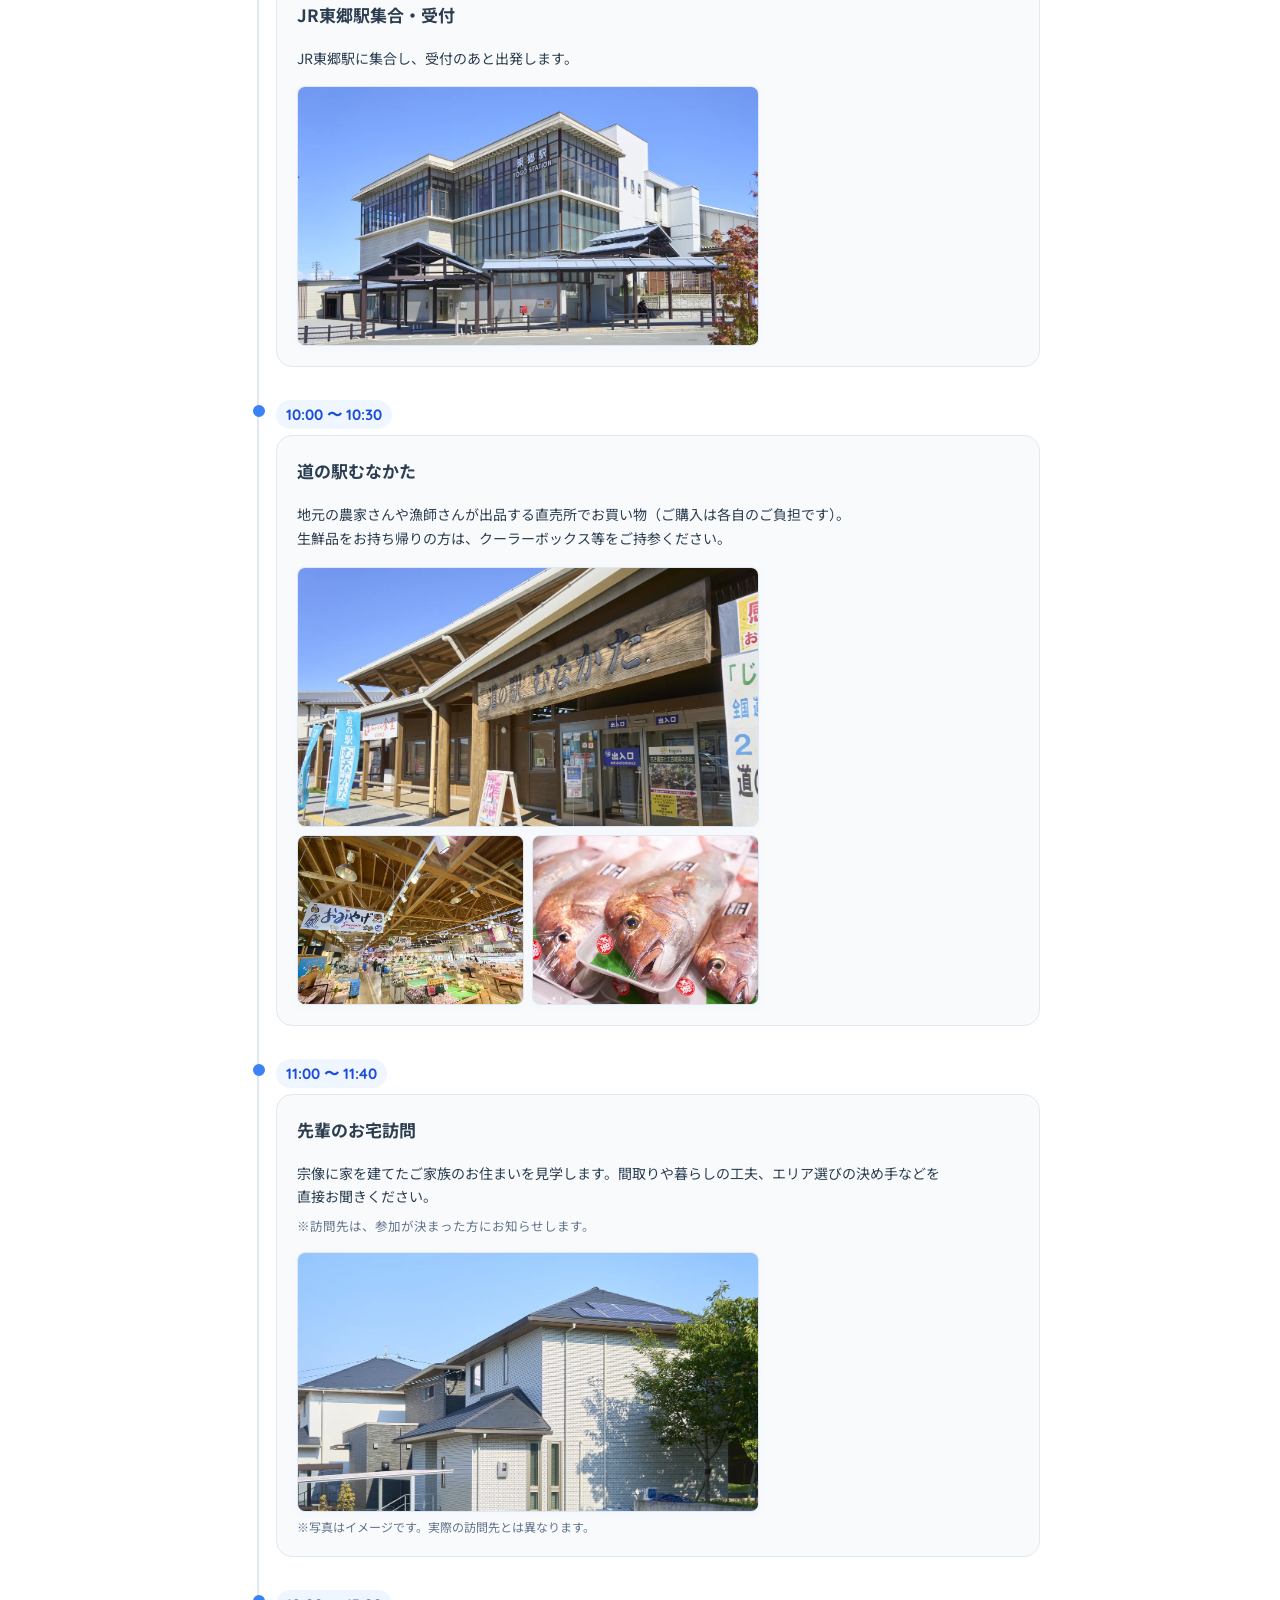
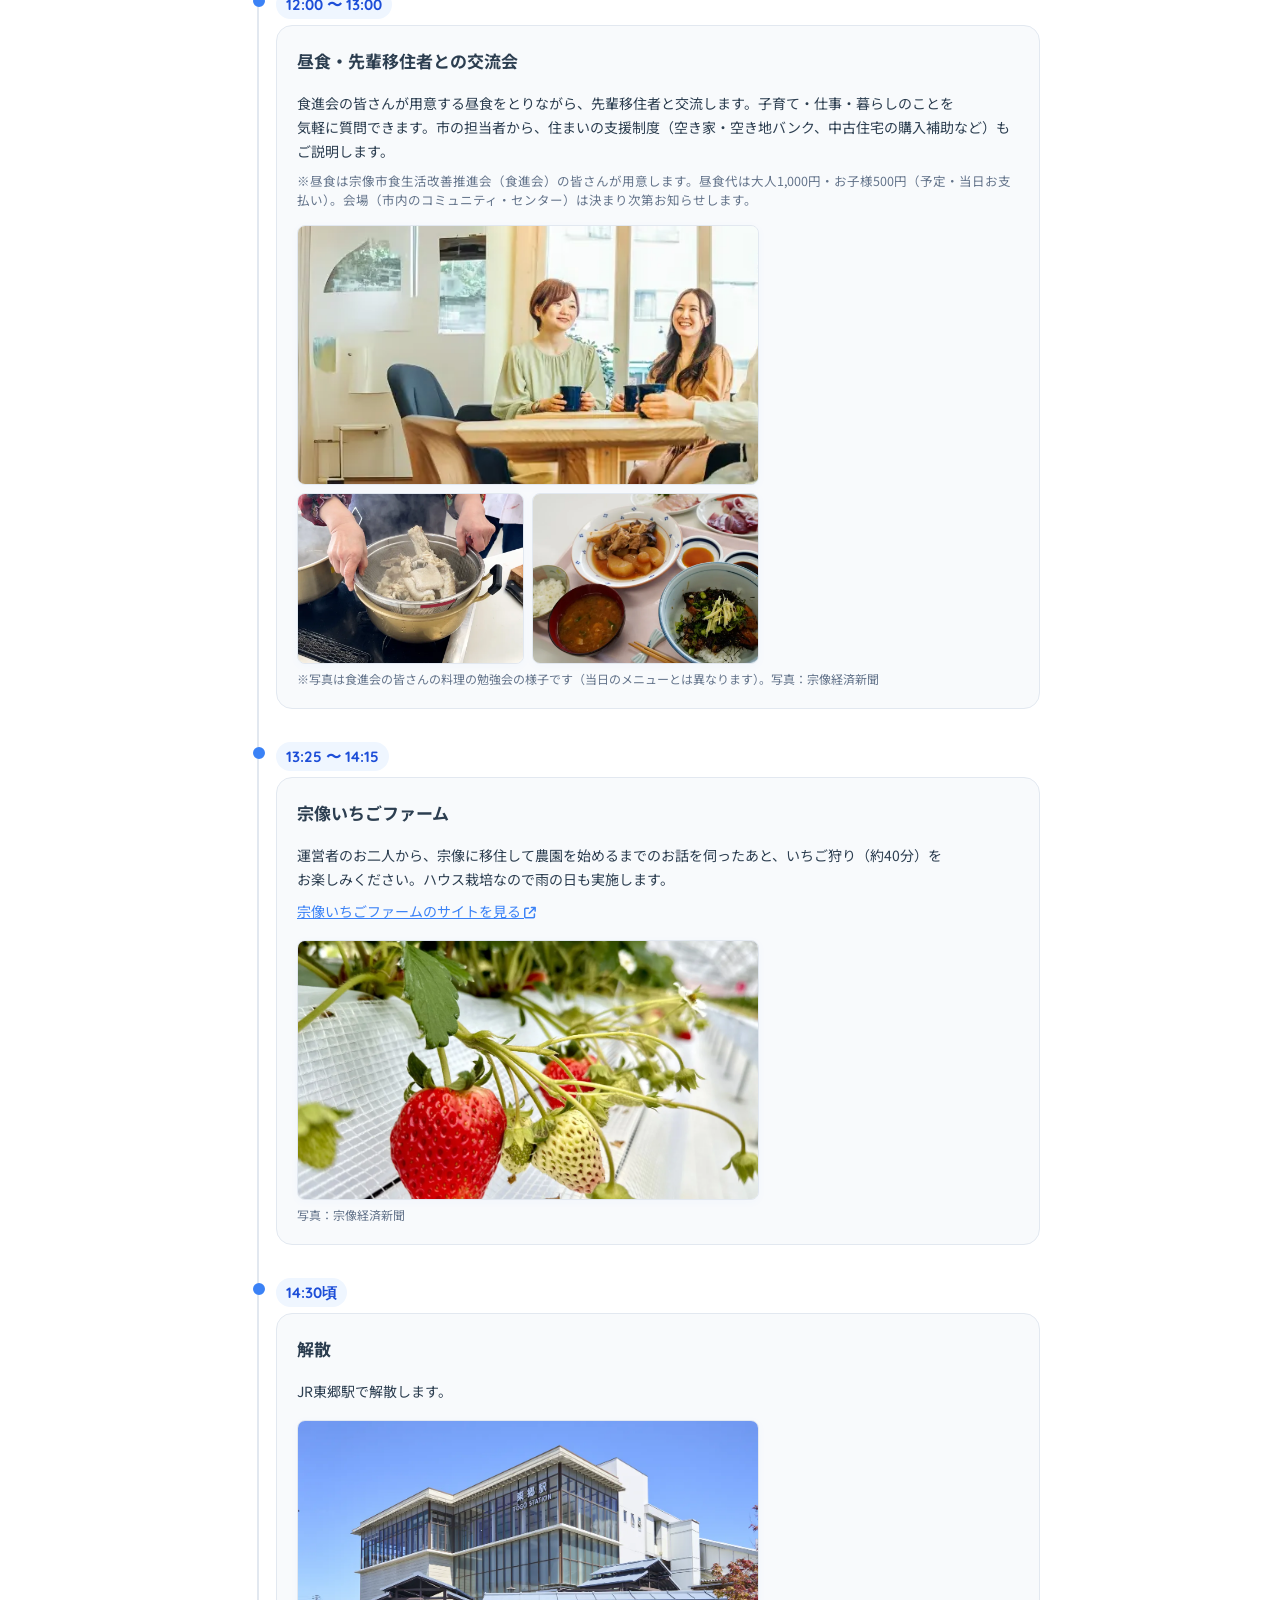
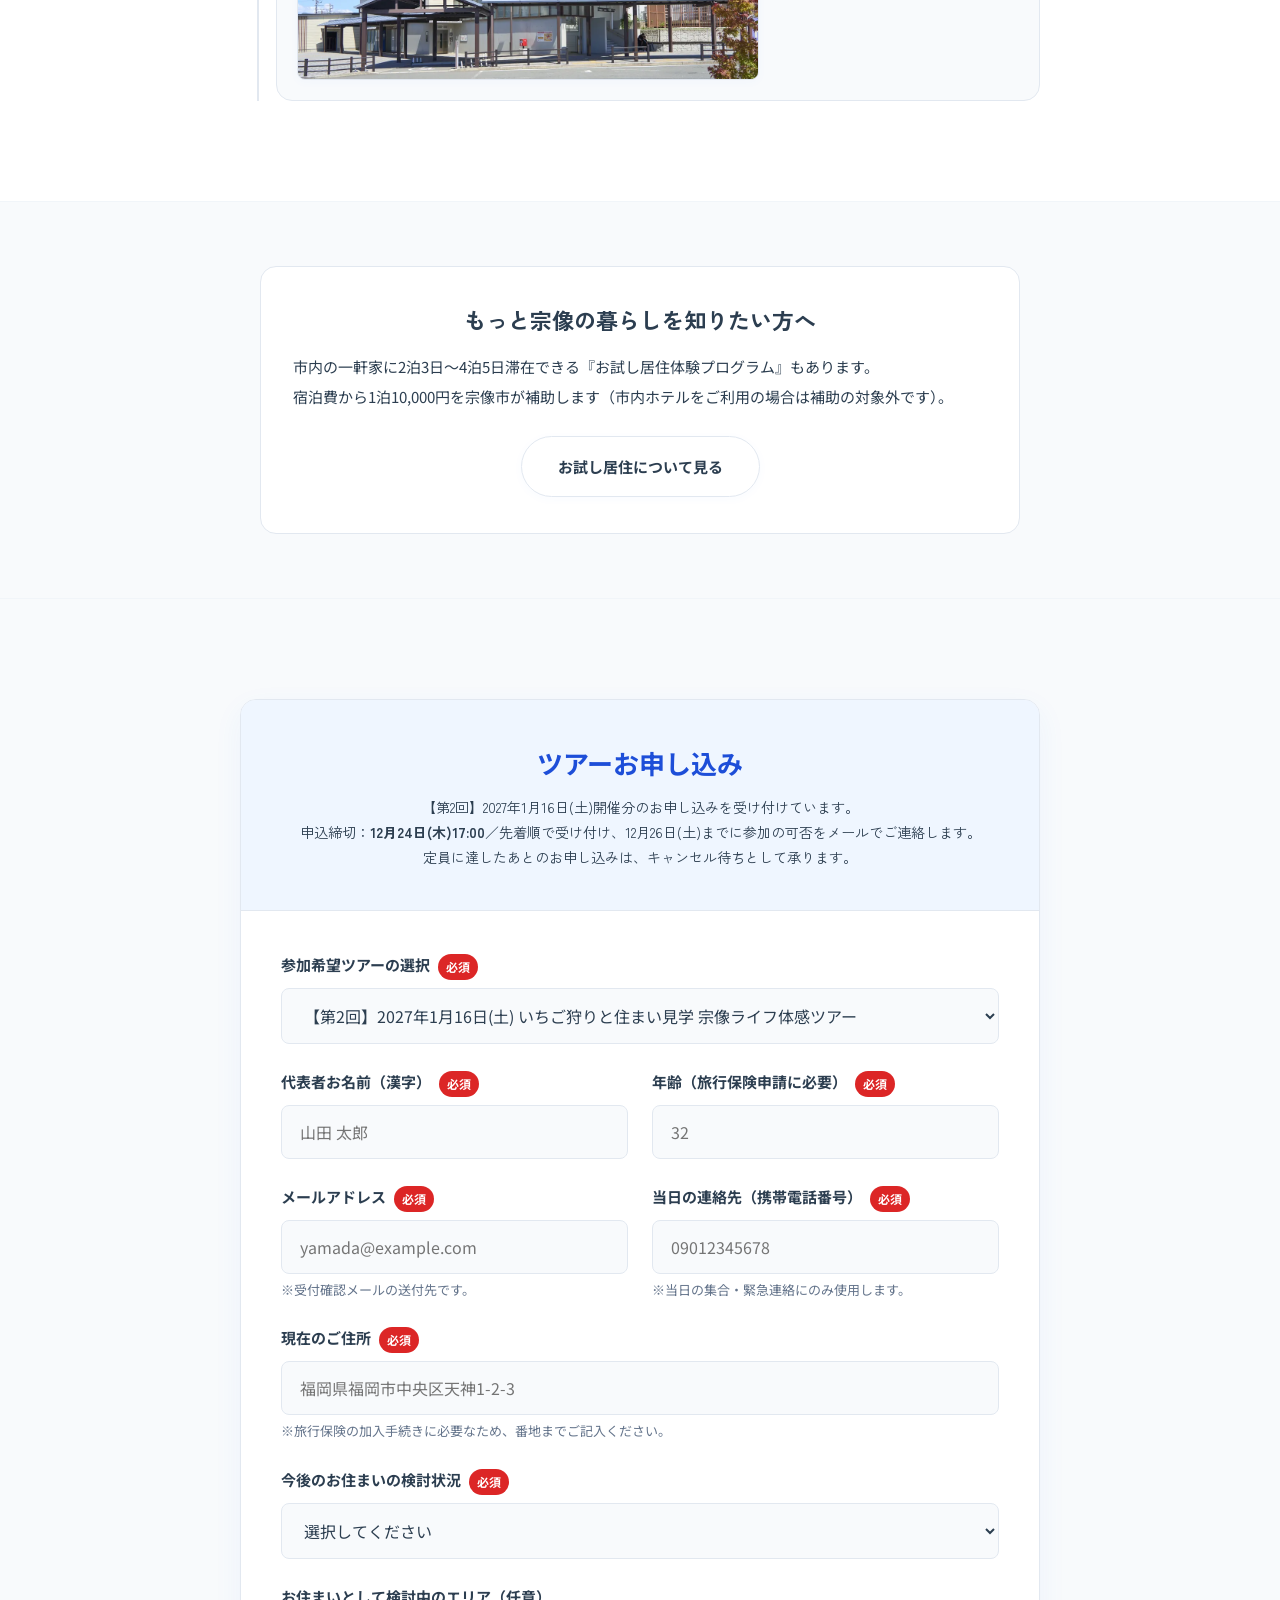
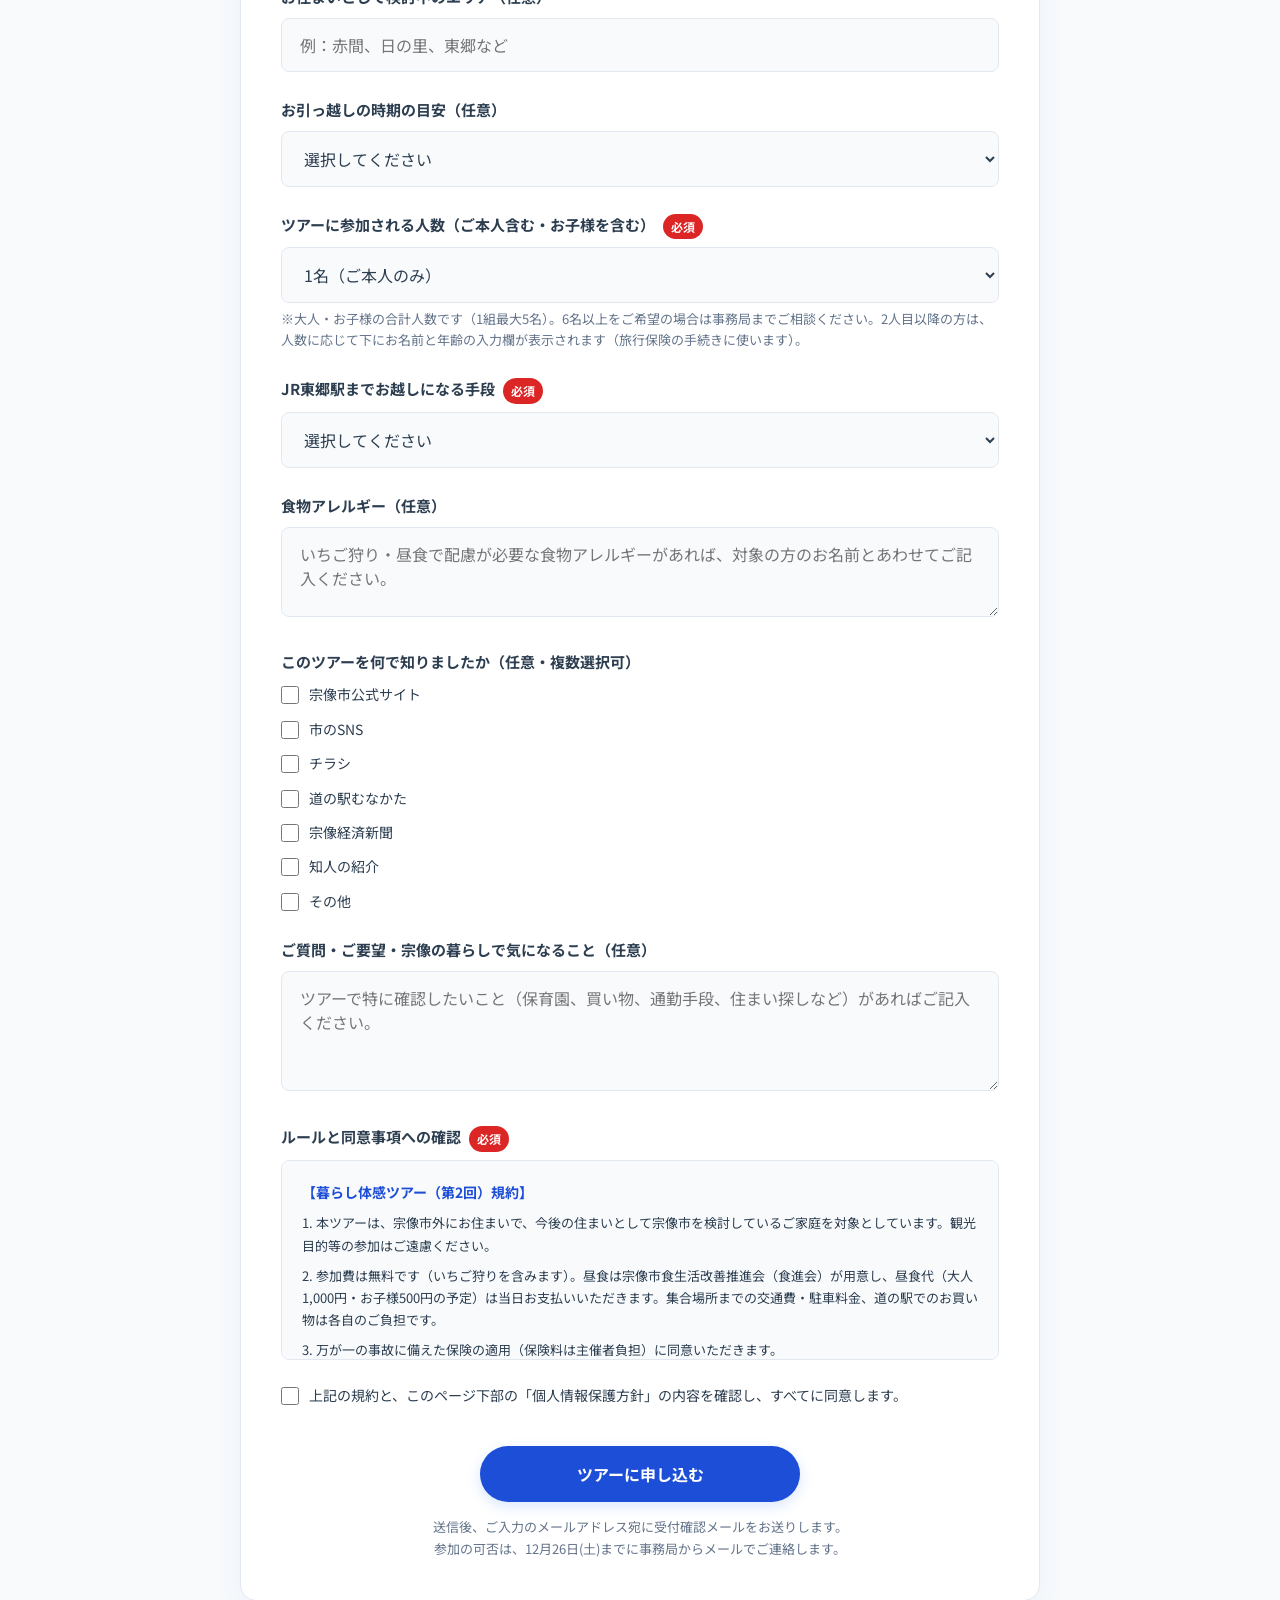
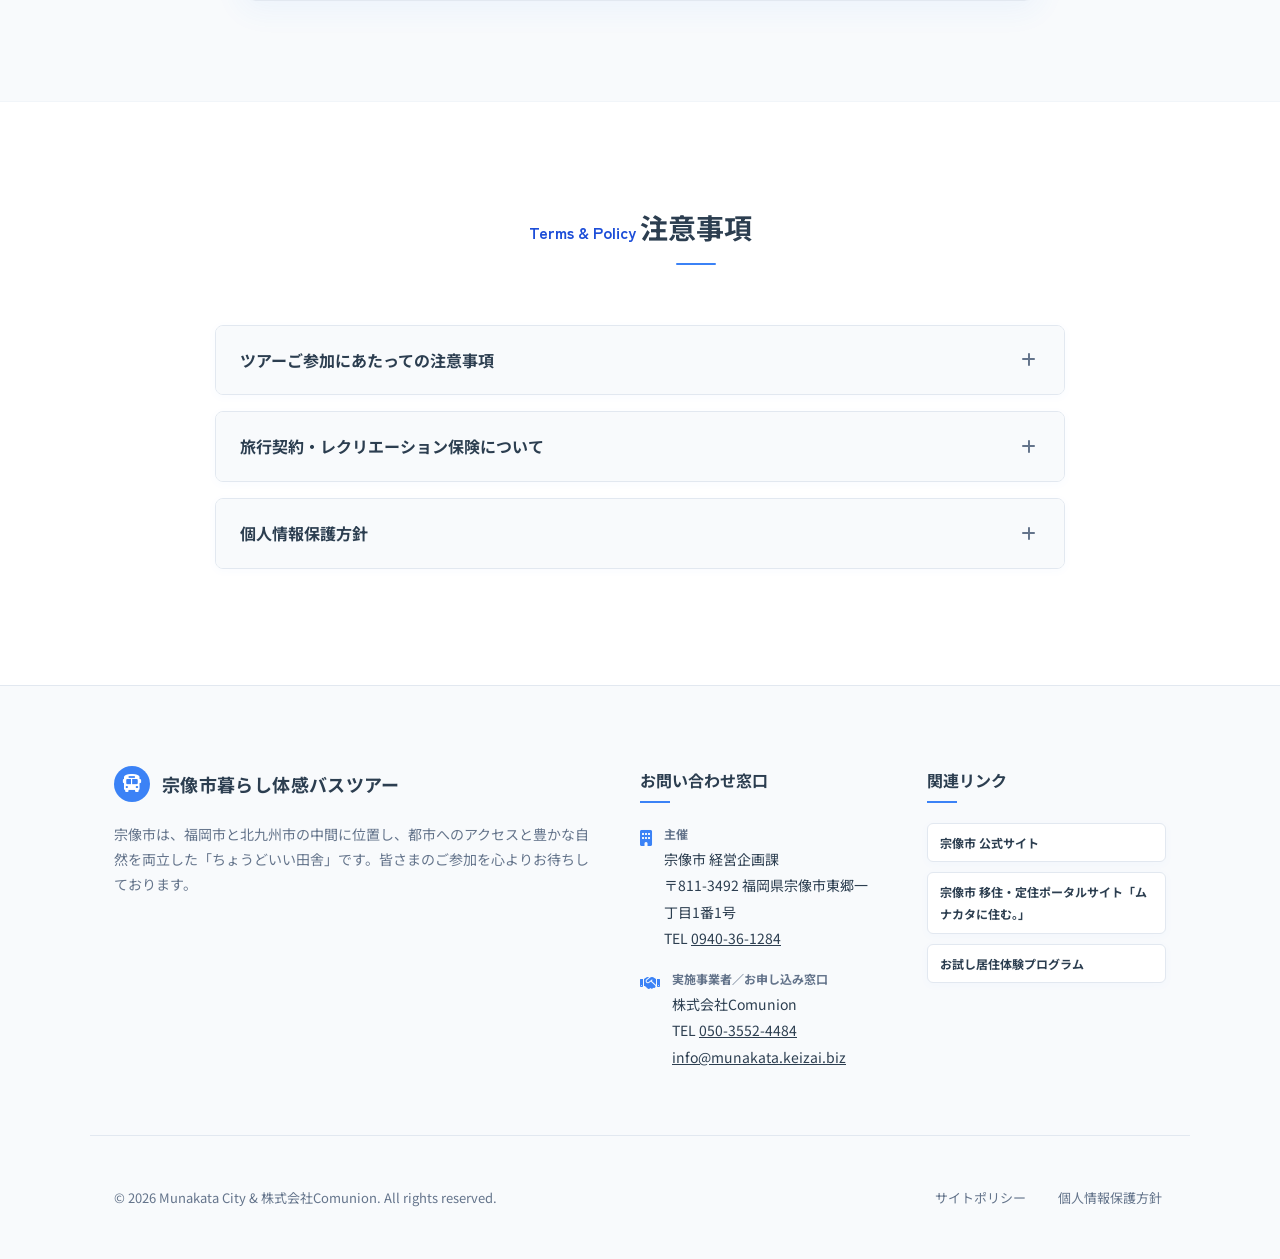
==== commit d4964cb2: "12:00の行程の左の写真を顔の写らない調理の手元（魚の粗の下ごしらえ）に差し替え＋altを統一・確認用ページ preview13 元＝宗像経済新聞「むなびと#14」1744618060.jpg を " ====
--- a/tour2-check-ad580e74/index.html
+++ b/tour2-check-ad580e74/index.html
@@ -94,7 +94,7 @@
   <meta name="theme-color" content="#3b82f6">
 
   <!-- CSS -->
-  <link rel="stylesheet" href="./style.css?v=preview12">
+  <link rel="stylesheet" href="./style.css?v=preview13">
 
   <!-- FontAwesome for Icons -->
   <link rel="stylesheet" href="https://cdnjs.cloudflare.com/ajax/libs/font-awesome/6.4.0/css/all.min.css">
@@ -337,7 +337,7 @@
                 </p>
                 <div class="timeline-img-wrap"><img src="../assets/iju_discussion.webp" alt="先輩移住者との交流会の様子" loading="lazy" decoding="async"></div>
                 <div class="timeline-img-pair">
-                  <div class="timeline-img-wrap"><img src="../assets/tour2_shokushin_cooking.webp" alt="調理室で魚料理をつくる食進会の皆さん" width="800" height="600" loading="lazy" decoding="async"></div>
+                  <div class="timeline-img-wrap"><img src="../assets/tour2_shokushin_cooking.webp" alt="食進会の皆さんの調理の様子（魚の粗の下ごしらえ）" width="800" height="600" loading="lazy" decoding="async"></div>
                   <div class="timeline-img-wrap"><img src="../assets/tour2_shokushin_meal.webp" alt="食進会の皆さんがつくった魚料理（ブリの照り焼き丼・ブリ大根・みそ汁など）" width="800" height="600" loading="lazy" decoding="async"></div>
                 </div>
                 <small style="display: block; margin-top: 6px; color: var(--text-light); line-height: 1.5; font-size: 1.2rem;"><span class="phrase">※写真は食進会の皆さんの</span><span class="phrase">料理の勉強会の様子です</span><span class="phrase">（当日のメニューとは異なります）。</span><span class="phrase">写真：宗像経済新聞</span></small>
@@ -1189,6 +1189,6 @@
       } catch (e) { /* UIの補助機能のため、失敗しても本体の動作は継続する */ }
     })();
   </script>
-  <script src="./app.js?v=preview12"></script>
+  <script src="./app.js?v=preview13"></script>
 </body>
 </html>
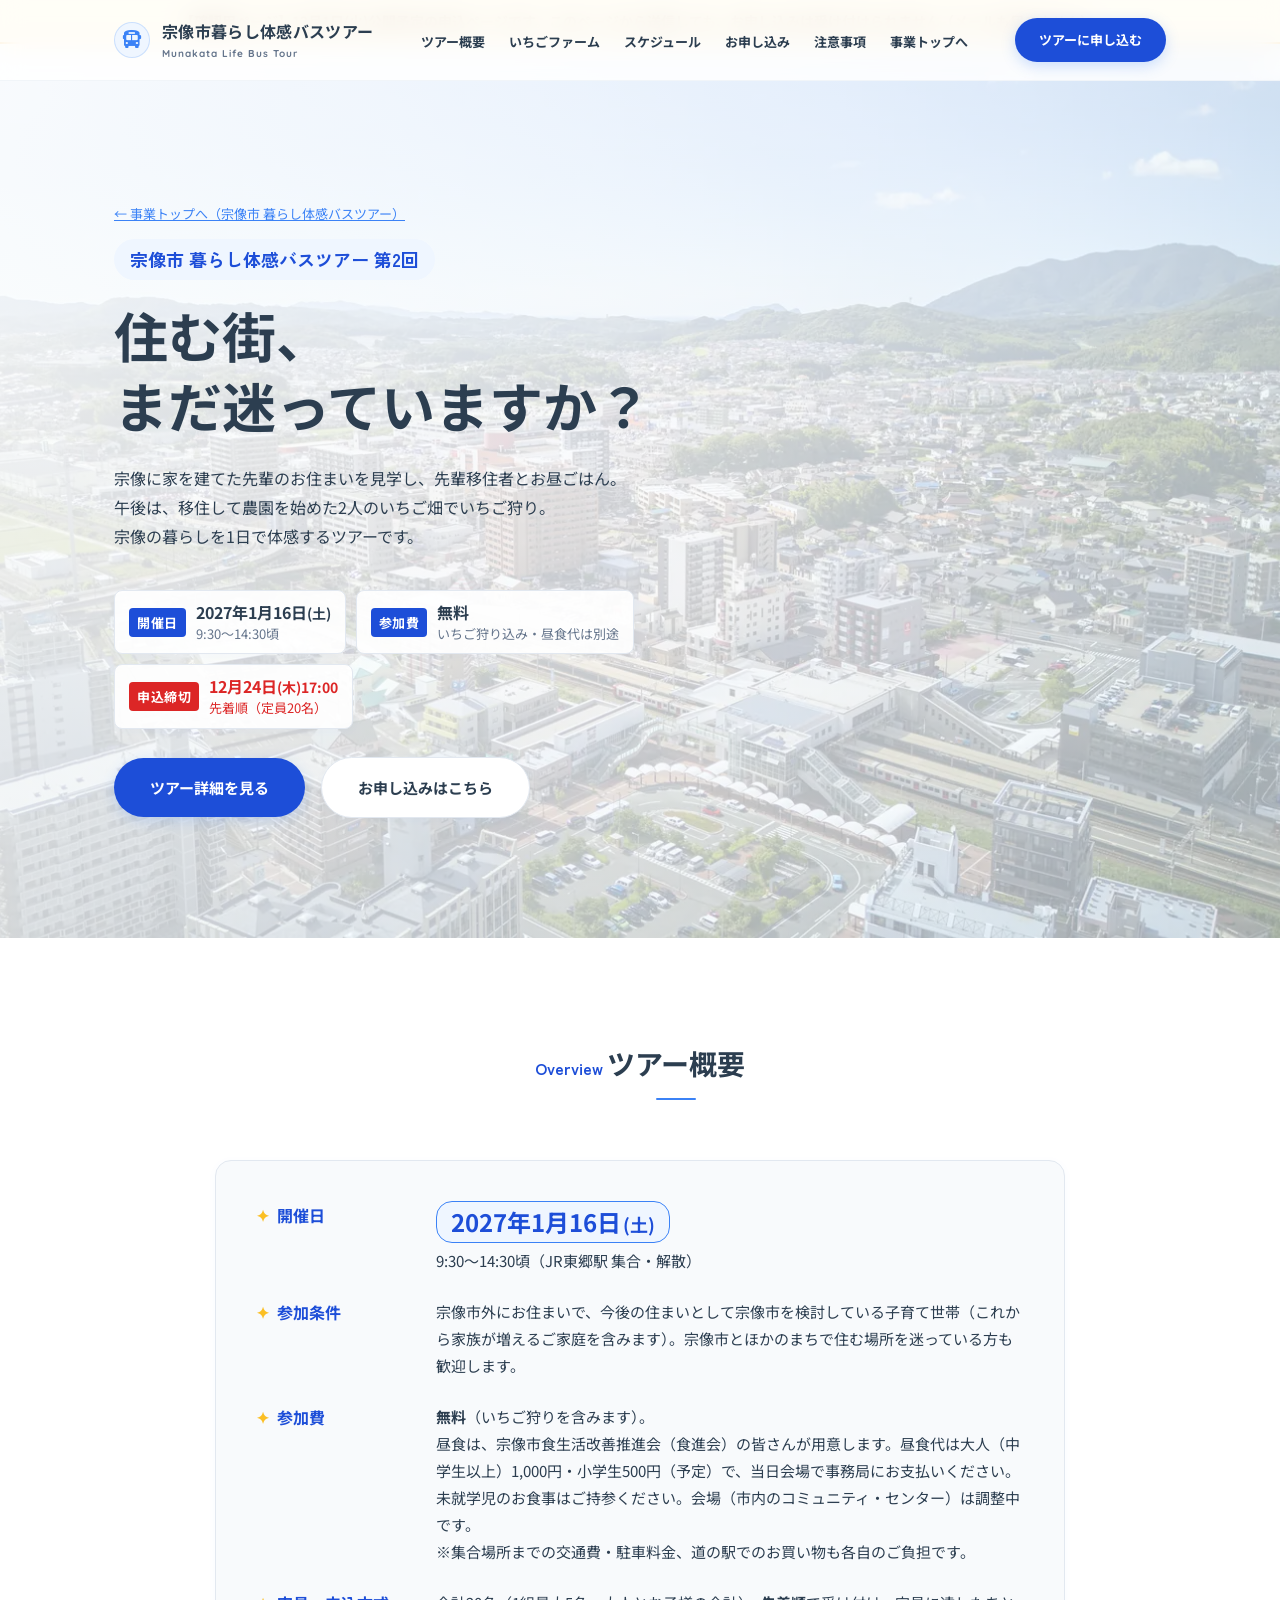
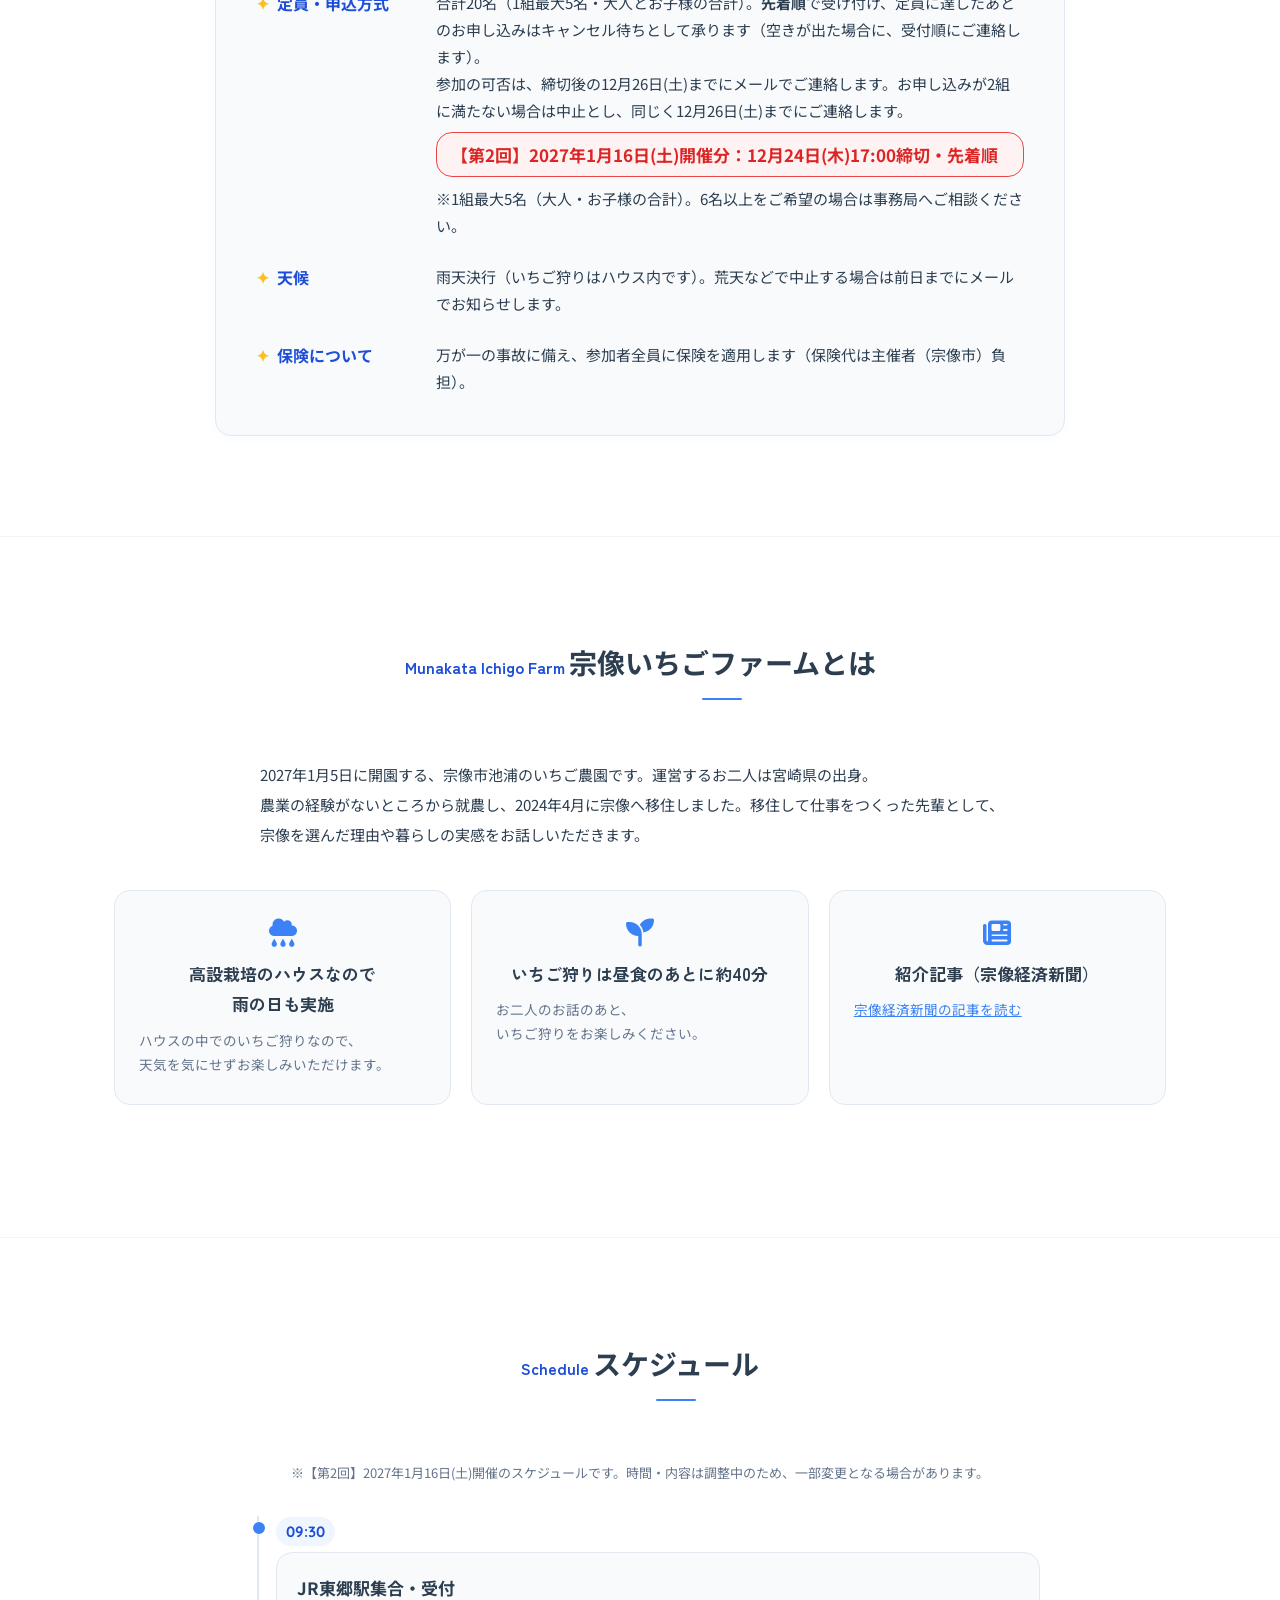
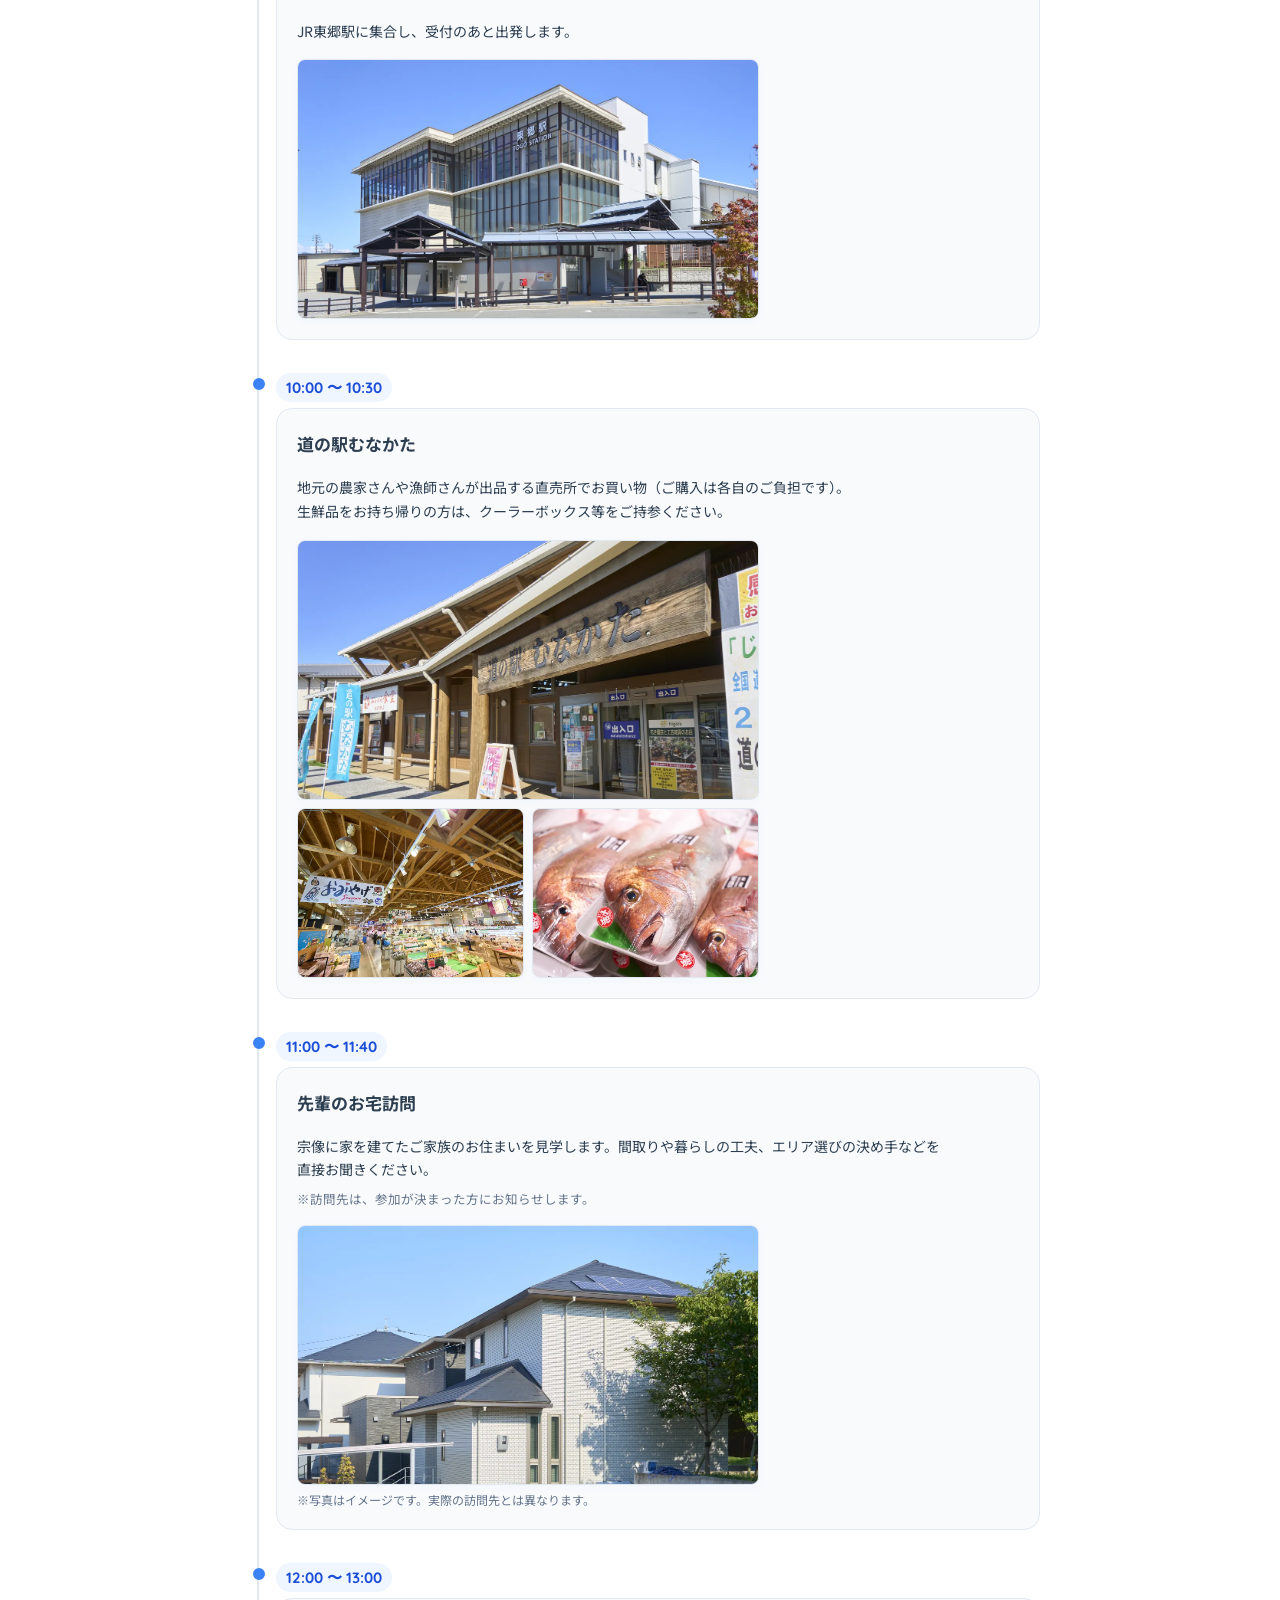
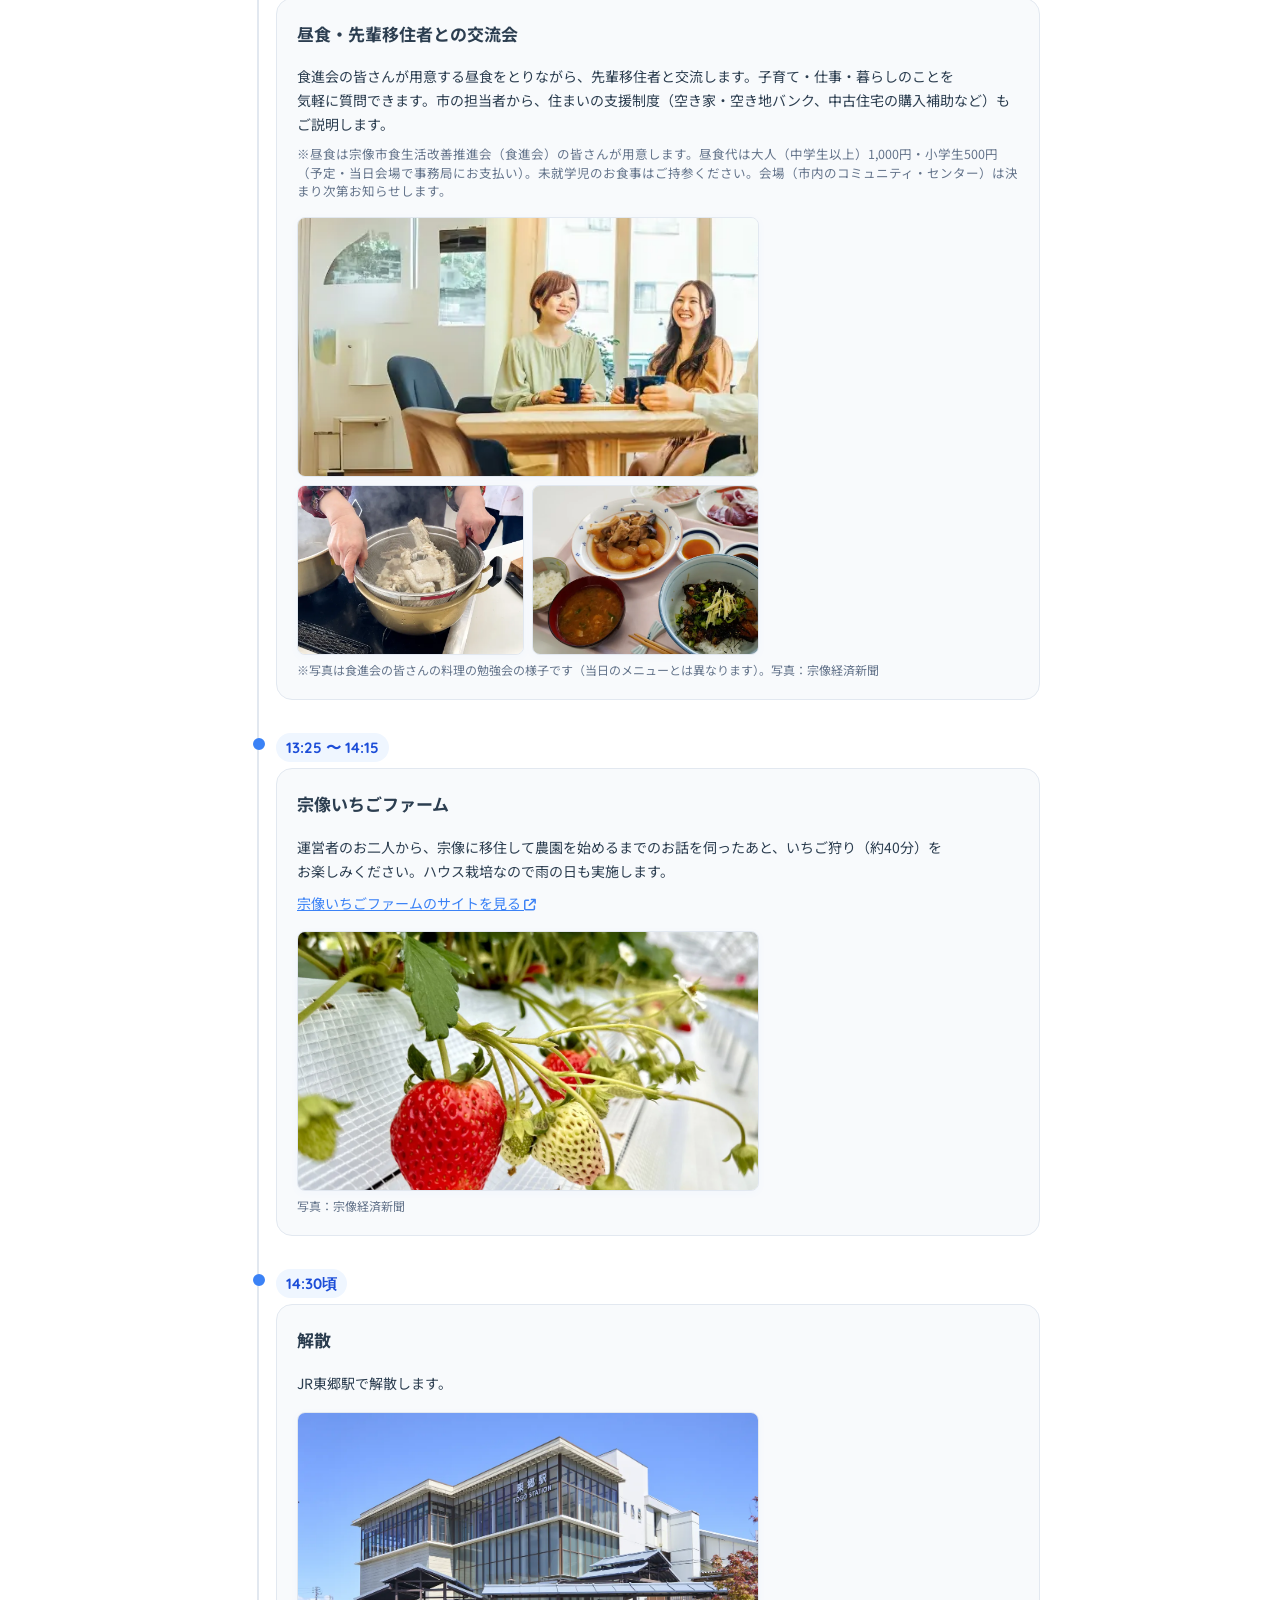
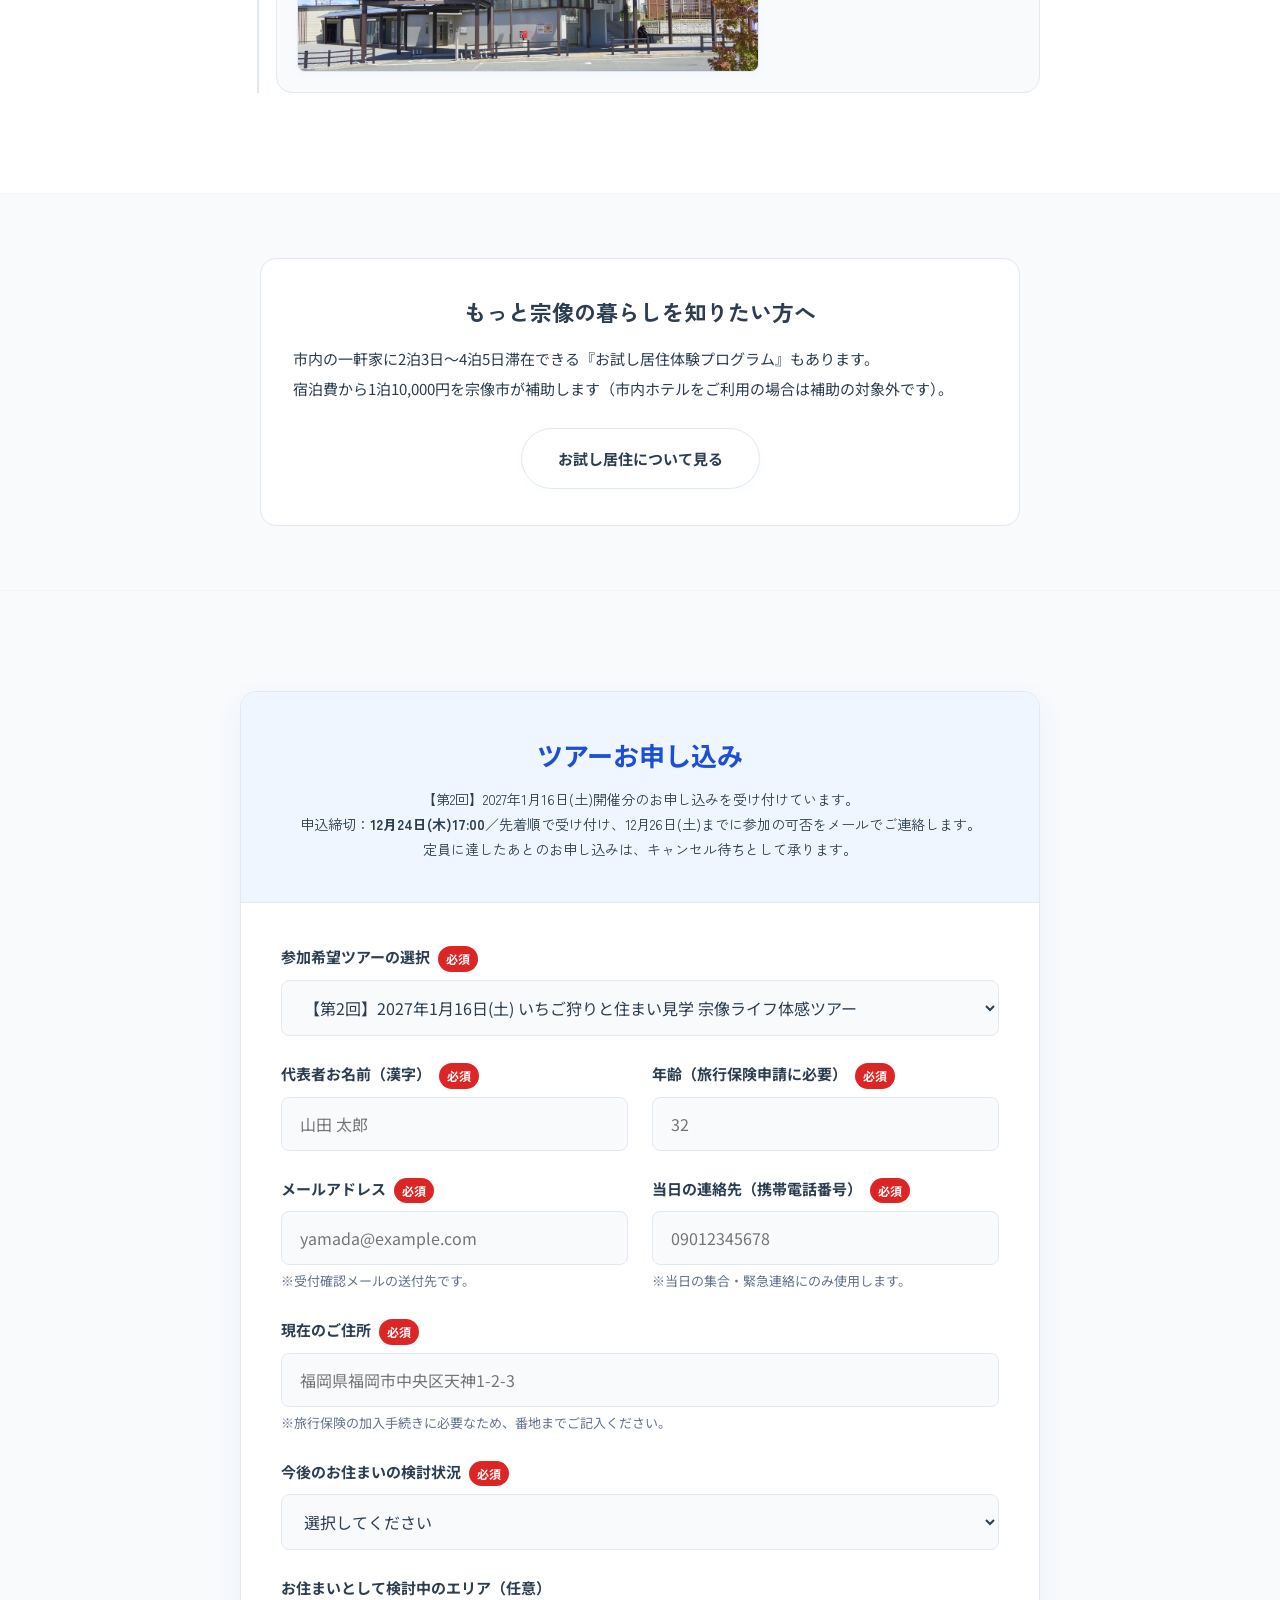
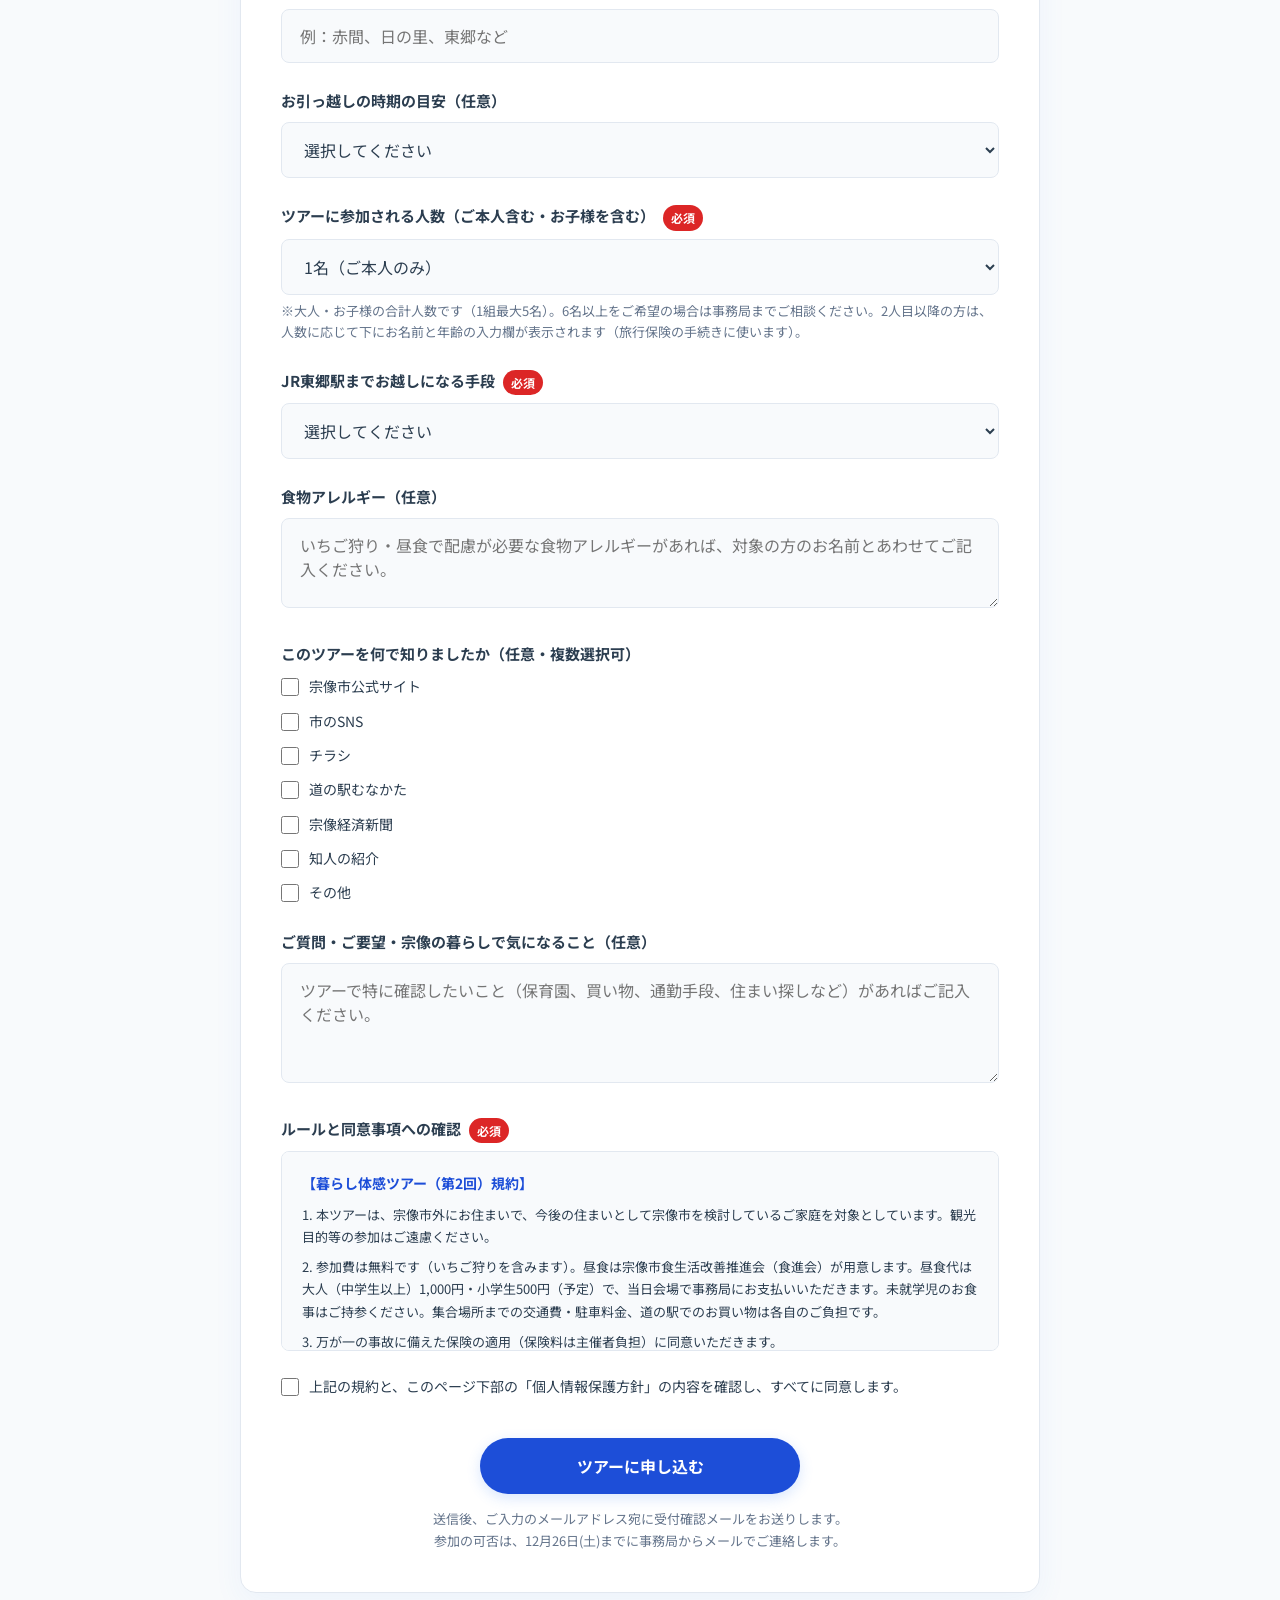
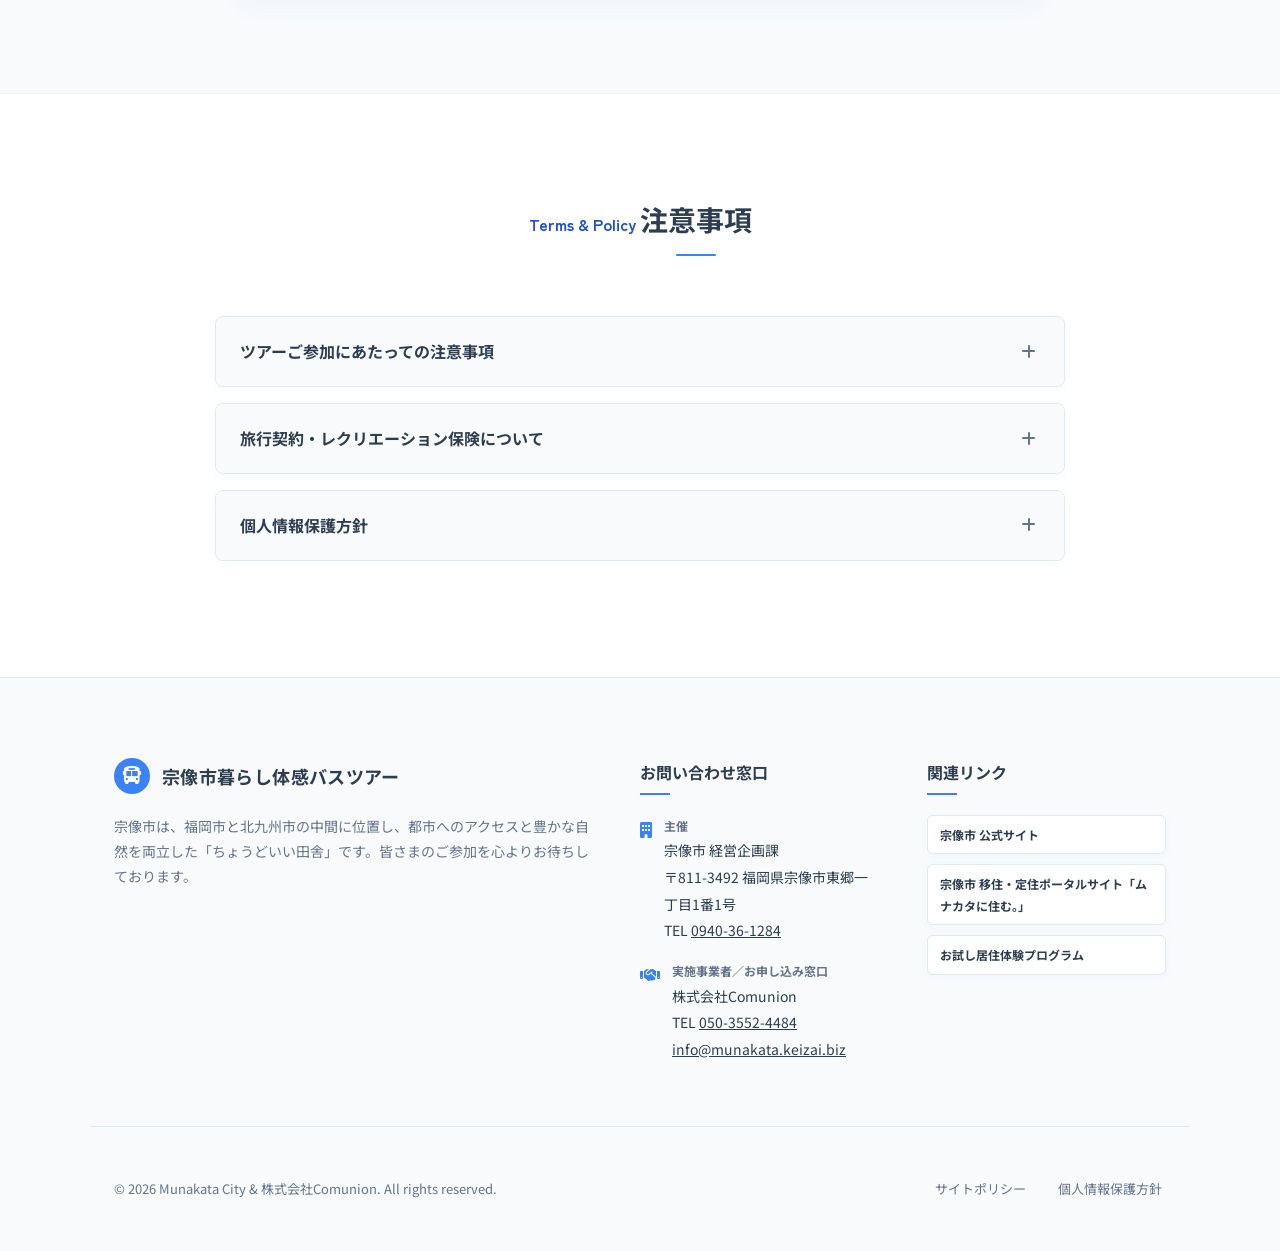
==== commit ff4b6cc2: "第2回の昼食代を確定内容に（大人〈中学生以上〉1,000円・小学生500円・当日会場で事務局に・未就学児は持参）＋離乳食の注記を削除・確認用ページ preview14 Co-Authored-By: " ====
--- a/tour2-check-ad580e74/index.html
+++ b/tour2-check-ad580e74/index.html
@@ -94,7 +94,7 @@
   <meta name="theme-color" content="#3b82f6">
 
   <!-- CSS -->
-  <link rel="stylesheet" href="./style.css?v=preview13">
+  <link rel="stylesheet" href="./style.css?v=preview14">
 
   <!-- FontAwesome for Icons -->
   <link rel="stylesheet" href="https://cdnjs.cloudflare.com/ajax/libs/font-awesome/6.4.0/css/all.min.css">
@@ -195,8 +195,7 @@
           <dt>参加費</dt>
           <dd>
             <strong>無料</strong>（いちご狩りを含みます）。<br>
-            昼食は、宗像市食生活改善推進会（食進会）の皆さんが用意します。昼食代は大人1,000円・お子様500円（予定）で、当日会場でお支払いください。会場（市内のコミュニティ・センター）は調整中です。<br>
-            ※離乳食などで昼食が不要なお子様は、申込フォームの「ご質問・ご要望」欄でお知らせください。<br>
+            昼食は、宗像市食生活改善推進会（食進会）の皆さんが用意します。昼食代は大人（中学生以上）1,000円・小学生500円（予定）で、当日会場で事務局にお支払いください。未就学児のお食事はご持参ください。会場（市内のコミュニティ・センター）は調整中です。<br>
             ※集合場所までの交通費・駐車料金、道の駅でのお買い物も各自のご負担です。
           </dd>
           
@@ -333,7 +332,7 @@
               <div class="timeline-body">
                 <p class="timeline-desc">
                   <span class="phrase">食進会の皆さんが用意する</span><span class="phrase">昼食をとりながら、</span><span class="phrase">先輩移住者と交流します。</span><span class="phrase">子育て・仕事・暮らしのことを</span><span class="phrase">気軽に質問できます。</span><span class="phrase">市の担当者から、</span><span class="phrase">住まいの支援制度</span><span class="phrase">（空き家・空き地バンク、</span><span class="phrase">中古住宅の購入補助など）も</span><span class="phrase">ご説明します。</span><br>
-                  <small style="display: block; margin-top: 8px; color: var(--text-light); line-height: 1.5; font-size: 1.25rem;">※昼食は宗像市食生活改善推進会（食進会）の皆さんが用意します。昼食代は大人1,000円・お子様500円（予定・当日お支払い）。会場（市内のコミュニティ・センター）は決まり次第お知らせします。</small>
+                  <small style="display: block; margin-top: 8px; color: var(--text-light); line-height: 1.5; font-size: 1.25rem;">※昼食は宗像市食生活改善推進会（食進会）の皆さんが用意します。昼食代は大人（中学生以上）1,000円・小学生500円（予定・当日会場で事務局にお支払い）。未就学児のお食事はご持参ください。会場（市内のコミュニティ・センター）は決まり次第お知らせします。</small>
                 </p>
                 <div class="timeline-img-wrap"><img src="../assets/iju_discussion.webp" alt="先輩移住者との交流会の様子" loading="lazy" decoding="async"></div>
                 <div class="timeline-img-pair">
@@ -952,7 +951,7 @@
             <div class="form-agreement-box">
               <h5>【暮らし体感ツアー（第2回）規約】</h5>
               <p>1. 本ツアーは、宗像市外にお住まいで、今後の住まいとして宗像市を検討しているご家庭を対象としています。観光目的等の参加はご遠慮ください。</p>
-              <p>2. 参加費は無料です（いちご狩りを含みます）。昼食は宗像市食生活改善推進会（食進会）が用意し、昼食代（大人1,000円・お子様500円の予定）は当日お支払いいただきます。集合場所までの交通費・駐車料金、道の駅でのお買い物は各自のご負担です。</p>
+              <p>2. 参加費は無料です（いちご狩りを含みます）。昼食は宗像市食生活改善推進会（食進会）が用意します。昼食代は大人（中学生以上）1,000円・小学生500円（予定）で、当日会場で事務局にお支払いいただきます。未就学児のお食事はご持参ください。集合場所までの交通費・駐車料金、道の駅でのお買い物は各自のご負担です。</p>
               <p>3. 万が一の事故に備えた保険の適用（保険料は主催者負担）に同意いただきます。</p>
               <p>4. ツアー中に撮影した写真・ビデオ映像・音声等を、印刷物（市の広報、新聞など）、テレビ等の既存のメディアおよびインターネットを使った情報発信のために、宗像市や運営事業者が掲載または使用することがあります。掲載にあたりましては、個人情報の取扱いに十分配慮いたします（顔と名前が一致しないように配慮するなど）。ご提供いただいた個人情報は、厳重に管理し、事業目的の範囲内で適正に取扱い、それ以外には利用しません。</p>
               <p>5. 訪問先のお住まいの写真や場所を、SNS等に掲載しないでください。</p>
@@ -1028,7 +1027,7 @@
                 <li>※ツアー中に撮影した写真・映像は、市の広報等に使用することがあります（個人情報の取扱いに配慮します）。</li>
                 <li>※訪問先のお住まいの写真や場所を、SNS等に掲載しないでください。</li>
                 <li>※参加が決まった方のお名前と世帯人数を、今回のツアーにご協力いただくハウスメーカー等にお知らせします。</li>
-                <li>※昼食は宗像市食生活改善推進会（食進会）が用意します。昼食代は大人1,000円・お子様500円（予定）で、当日会場でお支払いください。会場（市内のコミュニティ・センター）は決まり次第お知らせします。離乳食などで昼食が不要なお子様は「ご質問・ご要望」欄でお知らせください。</li>
+                <li>※昼食は宗像市食生活改善推進会（食進会）が用意します。昼食代は大人（中学生以上）1,000円・小学生500円（予定）で、当日会場で事務局にお支払いください。未就学児のお食事はご持参ください。会場（市内のコミュニティ・センター）は決まり次第お知らせします。</li>
                 <li>※専用の駐車場はありません。お車でお越しの方は、JR東郷駅周辺の有料駐車場をご利用ください（駐車料金は各自のご負担です）。</li>
                 <li>※いちご狩り・昼食の食物アレルギーは、申込時にご記入ください。</li>
                 <li>※健康上のご配慮が必要な方は、お申し込み時の「ご質問・ご要望」欄にてお知らせください。</li>
@@ -1189,6 +1188,6 @@
       } catch (e) { /* UIの補助機能のため、失敗しても本体の動作は継続する */ }
     })();
   </script>
-  <script src="./app.js?v=preview13"></script>
+  <script src="./app.js?v=preview14"></script>
 </body>
 </html>
